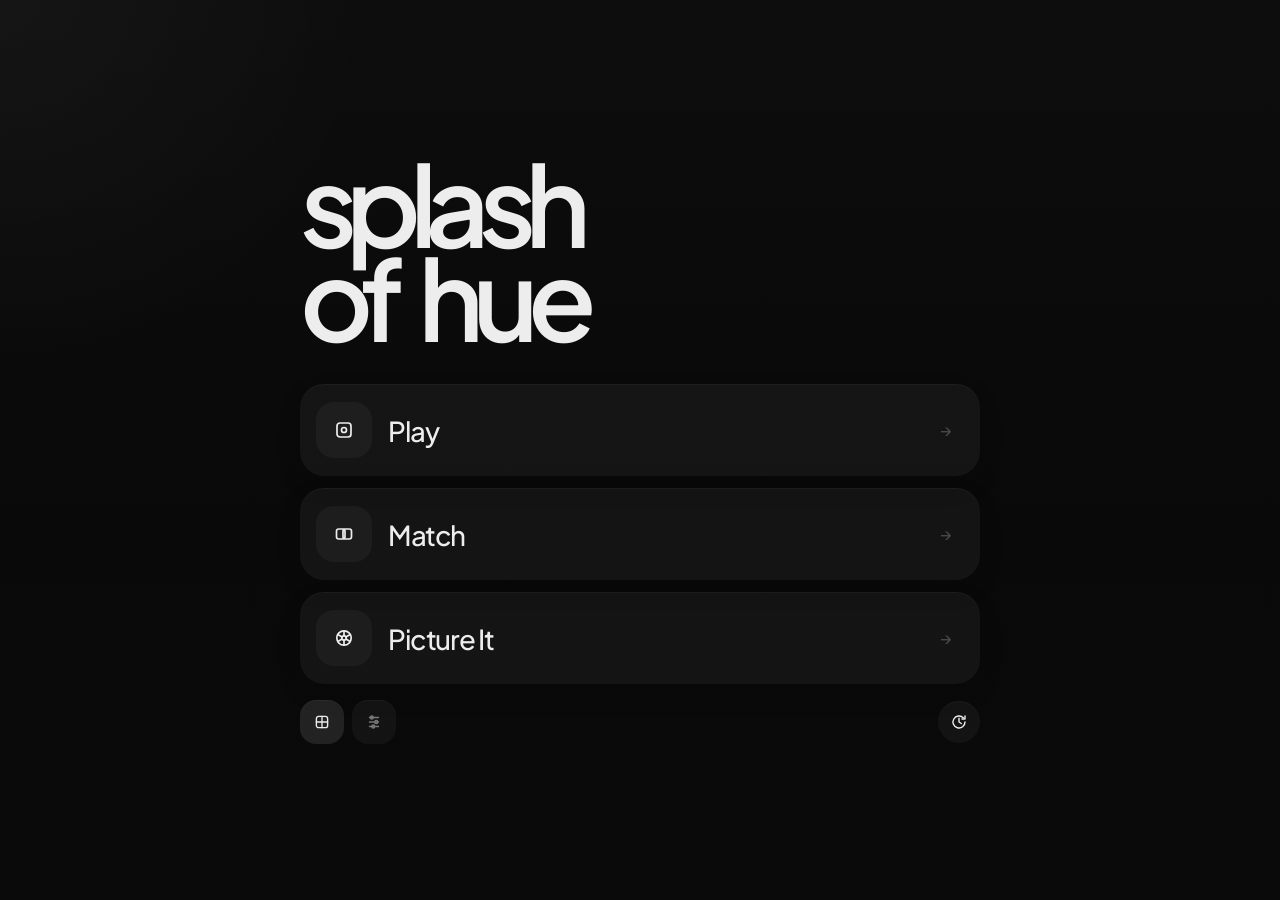
==== public/index.html @ f73e64ba "v1 frontend design and setup vercel" ====
<!DOCTYPE html>
<html lang="en">
<head>
<meta charset="UTF-8">
<meta name="viewport" content="width=device-width, initial-scale=1.0, user-scalable=no">
<title>splash of hue</title>
<meta name="theme-color" content="#0a0a0a">

<link rel="preconnect" href="https://fonts.googleapis.com">
<link rel="preconnect" href="https://fonts.gstatic.com" crossorigin>
<link href="https://fonts.googleapis.com/css2?family=Plus+Jakarta+Sans:wght@500;600&display=swap" rel="stylesheet">

<style>
  *, *::before, *::after { box-sizing: border-box; margin: 0; padding: 0; }

  :root {
    --gray-1: #080808;
    --gray-2: #101010;
    --gray-3: #161616;
    --gray-4: #1d1d1d;
    --gray-5: #272727;
    --gray-6: #323232;
    --gray-7: #404040;
    --gray-8: #5d5d5d;
    --gray-9: #777777;
    --gray-10: #949494;
    --gray-11: #b2b2b2;
    --gray-12: #ededed;

    --bg: var(--gray-1);
    --surface: #111111;
    --surface-strong: #151515;
    --surface-raised: #1a1a1a;
    --border: var(--gray-5);
    --border-strong: var(--gray-6);
    --text: var(--gray-12);
    --text-dim: var(--gray-11);
    --text-muted: var(--gray-9);
    --text-soft: var(--gray-10);

    --space-1: 4px;
    --space-2: 8px;
    --space-3: 12px;
    --space-4: 16px;
    --space-5: 24px;
    --space-6: 32px;
    --space-7: 48px;
    --space-8: 64px;
    --space-9: 96px;
    --space-10: 128px;

    --radius-sm: 6px;
    --radius: 14px;
    --radius-lg: 24px;
    --radius-pill: 999px;

    --ease-out: cubic-bezier(0.2, 0.8, 0.2, 1);
    --ease-sheet: cubic-bezier(0.32, 0.72, 0, 1);

    --duration-fast: 150ms;
    --duration-normal: 200ms;
    --duration-slow: 300ms;

    --shadow-soft: 0 18px 48px rgba(0, 0, 0, 0.22);
    --shadow-panel: 0 20px 60px rgba(0, 0, 0, 0.2);
    --shell-max: 1180px;
    --content-max: 560px;
  }

  html { background: var(--bg); }

  body {
    font-family: 'Plus Jakarta Sans', -apple-system, BlinkMacSystemFont, system-ui, sans-serif;
    font-weight: 500;
    background:
      radial-gradient(circle at top left, rgba(255, 255, 255, 0.035), transparent 24%),
      linear-gradient(180deg, #0d0d0d 0%, #090909 58%, #0a0a0a 100%);
    color: var(--text);
    min-height: 100dvh;
    display: flex;
    flex-direction: column;
    align-items: center;
    -webkit-tap-highlight-color: transparent;
    -webkit-font-smoothing: antialiased;
    -moz-osx-font-smoothing: grayscale;
    opacity: 0;
    position: relative;
    overflow-x: hidden;
    transition: opacity 0.15s ease;
  }

  body.fonts-ready { opacity: 1; }
  body::before,
  body::after {
    content: '';
    position: fixed;
    inset: 0;
    pointer-events: none;
    z-index: -1;
  }
  body::before {
    background: radial-gradient(circle at top center, rgba(255, 255, 255, 0.03), transparent 38%);
    opacity: 1;
  }
  body::after { display: none; }

  h1 { font-size: 1.4rem; font-weight: 500; letter-spacing: -0.03em; }
  p { line-height: 1.45; }
  button, select, input { font: inherit; }

  .screen {
    display: none;
    width: 100%;
    min-height: 100dvh;
    padding: var(--space-5);
    align-items: center;
    justify-content: center;
  }
  .screen.active {
    display: flex;
    animation: screen-in var(--duration-normal) var(--ease-out);
  }

  @keyframes screen-in {
    from { opacity: 0; transform: translateY(8px); }
    to { opacity: 1; transform: translateY(0); }
  }

  .panel {
    background: var(--surface);
    border: 1px solid rgba(255, 255, 255, 0.1);
    box-shadow: inset 0 1px 0 rgba(255, 255, 255, 0.025), 0 10px 24px rgba(0, 0, 0, 0.14);
    backdrop-filter: none;
    border-radius: var(--radius-lg);
  }
  .panel-subtle {
    background: var(--surface);
    border: 1px solid rgba(255, 255, 255, 0.07);
    border-radius: var(--radius-lg);
  }
  .eyebrow {
    font-size: 0.72rem;
    letter-spacing: 0.18em;
    text-transform: uppercase;
    color: var(--text-muted);
  }

  button {
    background: var(--gray-12);
    color: var(--gray-1);
    border: none;
    border-radius: 16px;
    padding: 14px 20px;
    font-size: 0.92rem;
    font-weight: 500;
    cursor: pointer;
    transition:
      transform var(--duration-fast) var(--ease-out),
      opacity var(--duration-fast),
      background var(--duration-fast) var(--ease-out),
      border-color var(--duration-fast) var(--ease-out);
  }
  button:active { transform: scale(0.97); }
  button:disabled { opacity: 0.4; cursor: not-allowed; transform: none; }
  button.secondary {
    background: transparent;
    color: var(--text);
    border: 1px solid rgba(255, 255, 255, 0.1);
  }
  button.ghost {
    background: transparent;
    color: var(--text-dim);
    border: 1px solid rgba(255, 255, 255, 0.08);
  }
  .btn-row {
    display: flex;
    gap: var(--space-3);
    flex-wrap: wrap;
    justify-content: center;
  }

  #menu {
    padding-block: clamp(var(--space-6), 6vw, var(--space-9));
  }
  .menu-shell {
    width: min(100%, 680px);
    display: grid;
    gap: clamp(var(--space-5), 4vw, 40px);
  }
  .hero-panel {
    padding: 0;
    background: transparent;
    border: none;
    box-shadow: none;
    border-radius: 0;
  }
  .hero-heading {
    max-width: 36rem;
  }
  .hero-heading h1 {
    font-size: clamp(4rem, 13vw, 7rem);
    line-height: 0.84;
    letter-spacing: -0.1em;
    font-weight: 600;
  }
  .hero-heading h1 > span { display: block; }
  .hero-line {
    word-spacing: 0.14em;
    white-space: nowrap;
  }
  .menu-main { display: block; }
  .menu-stage {
    padding: 0;
    display: grid;
    gap: 14px;
    background: transparent;
    border: none;
    box-shadow: none;
    border-radius: 0;
  }
  .mode-list {
    display: grid;
    gap: 12px;
    background: transparent;
    border: none;
    border-radius: 0;
    overflow: visible;
  }
  .mode-row {
    width: 100%;
    padding: 18px 20px 18px 16px;
    border-radius: 24px;
    background: rgba(255, 255, 255, 0.045);
    color: var(--text);
    border: none;
    box-shadow: inset 0 1px 0 rgba(255, 255, 255, 0.04), 0 10px 24px rgba(0, 0, 0, 0.12);
    display: grid;
    grid-template-columns: 56px 1fr 20px;
    align-items: center;
    gap: 16px;
    text-align: left;
  }
  .mode-icon {
    width: 56px;
    height: 56px;
    display: grid;
    place-items: center;
    color: var(--text);
    background: rgba(255, 255, 255, 0.04);
    border: none;
    border-radius: 18px;
  }
  .mode-icon svg,
  .utility-history svg,
  .icon-btn svg {
    width: 24px;
    height: 24px;
    stroke: currentColor;
    fill: none;
    stroke-width: 1.7;
    stroke-linecap: round;
    stroke-linejoin: round;
  }
  .mode-body {
    display: grid;
    gap: 0;
  }
  .mode-title {
    font-size: clamp(1.36rem, 3.6vw, 1.72rem);
    letter-spacing: -0.05em;
    font-weight: 500;
  }
  .mode-arrow {
    color: rgba(255, 255, 255, 0.22);
    font-size: 1rem;
    line-height: 1;
  }
  .menu-tools {
    display: flex;
    align-items: center;
    justify-content: space-between;
    gap: 12px;
    padding-top: 2px;
  }
  .picker-segment {
    display: inline-flex;
    align-items: center;
    gap: 8px;
    padding: 0;
    background: transparent;
    border: none;
    border-radius: 0;
  }
  button.picker-chip {
    width: 44px;
    height: 44px;
    display: inline-grid;
    place-items: center;
    background: rgba(255, 255, 255, 0.04);
    color: var(--text-muted);
    border: none;
    border-radius: 16px;
    padding: 0;
    font-size: 0;
    line-height: 1;
    transform: none;
    box-shadow: inset 0 1px 0 rgba(255, 255, 255, 0.04);
  }
  button.picker-chip.active {
    background: rgba(255, 255, 255, 0.1);
    color: var(--text);
    box-shadow: inset 0 1px 0 rgba(255, 255, 255, 0.04);
  }
  button.picker-chip svg {
    width: 18px;
    height: 18px;
    stroke: currentColor;
    fill: none;
    stroke-width: 1.8;
    stroke-linecap: round;
    stroke-linejoin: round;
  }
  button.picker-chip:hover,
  button.picker-chip:active,
  .mode-row:hover,
  .mode-row:active {
    transform: none;
    opacity: 1;
  }
  .utility-history {
    flex: 0 0 auto;
    background: rgba(255, 255, 255, 0.04);
    border: none;
    box-shadow: inset 0 1px 0 rgba(255, 255, 255, 0.04);
  }
  button.secondary.utility-history {
    border: none;
    background: rgba(255, 255, 255, 0.04);
  }
  .utility-history svg {
    width: 18px;
    height: 18px;
    stroke: currentColor;
    fill: none;
    stroke-width: 1.9;
    stroke-linecap: round;
    stroke-linejoin: round;
  }

  #countdown {
    text-align: center;
  }
  .countdown-shell {
    display: grid;
    gap: 0;
    justify-items: center;
    padding: clamp(var(--space-5), 6vw, var(--space-8));
  }
  .countdown-num {
    font-size: clamp(6rem, 28vw, 9rem);
    line-height: 0.92;
    font-weight: 600;
    letter-spacing: -0.08em;
    color: var(--text);
  }
  .countdown-num.exit {
    animation: digit-out var(--duration-fast) var(--ease-out) forwards;
  }
  .countdown-num.enter {
    animation: digit-in var(--duration-fast) var(--ease-out) forwards;
  }

  @keyframes digit-out {
    to { transform: translateY(20px); opacity: 0; filter: blur(4px); }
  }
  @keyframes digit-in {
    from { transform: translateY(-20px); opacity: 0; filter: blur(4px); }
    to { transform: translateY(0); opacity: 1; filter: blur(0); }
  }

  #memorize {
    padding: 0;
    width: 100%;
    height: 100dvh;
    min-height: 100dvh;
    position: relative;
    gap: 0;
    align-items: stretch;
    justify-content: stretch;
  }
  .color-grid {
    display: flex;
    width: 100%;
    height: 100%;
    flex: 1;
    min-height: 100%;
  }
  .color-swatch {
    flex: 1;
    min-height: 100%;
    border-radius: 0;
    border: none;
  }
  .memorize-overlay {
    position: absolute;
    bottom: 0;
    left: 0;
    right: 0;
    padding: var(--space-4) var(--space-5);
    display: flex;
    flex-direction: column;
    align-items: center;
    gap: var(--space-2);
    text-shadow: 0 1px 4px rgba(0,0,0,0.7);
  }
  .memorize-pill {
    padding: var(--space-2) var(--space-3);
    border-radius: var(--radius-pill);
    background: rgba(0, 0, 0, 0.3);
    border: 1px solid rgba(255, 255, 255, 0.15);
    backdrop-filter: blur(14px);
    font-size: 0.76rem;
    letter-spacing: 0.1em;
    text-transform: uppercase;
  }
  .memorize-pill,
  #timerText {
    display: none;
  }
  .timer-bar {
    width: min(320px, 82vw);
    height: 4px;
    background: rgba(255,255,255,0.15);
    border-radius: 2px;
    overflow: hidden;
  }
  .timer-fill {
    height: 100%;
    background: rgba(255,255,255,0.82);
    transition: width 0.1s linear;
    position: relative;
  }
  .timer-fill::after {
    content: '';
    position: absolute;
    right: -2px;
    top: -3px;
    width: 6px;
    height: 10px;
    border-radius: 3px;
    background: rgba(255,255,255,0.9);
    box-shadow: 0 0 8px rgba(255,255,255,0.5), 0 0 16px rgba(255,255,255,0.2);
  }

  #pick {
    width: 100%;
    padding: clamp(var(--space-4), 4vw, var(--space-6));
    align-items: stretch;
  }
  .play-shell {
    width: min(100%, var(--shell-max));
    margin: 0 auto;
    display: grid;
    gap: var(--space-4);
    align-content: center;
  }
  .play-header {
    padding: 0;
    display: grid;
    gap: var(--space-2);
    background: transparent;
    border: none;
    box-shadow: none;
  }
  .pick-progress {
    font-size: clamp(1.8rem, 4.8vw, 2.6rem);
    line-height: 1;
    letter-spacing: -0.06em;
    font-variant-numeric: tabular-nums;
  }
  .pick-readout-wrap { display: none; }
  .pick-hsb {
    font-size: 0.88rem;
    color: var(--text-dim);
    font-variant-numeric: tabular-nums;
  }
  .play-stage-row {
    display: grid;
    gap: var(--space-4);
  }
  #pick[data-mode="picture"] .play-stage-row {
    grid-template-columns: minmax(0, 1fr);
  }
  #pick[data-mode="picture"] .picker-panel {
    display: none;
  }
  .stage-panel,
  .picker-panel {
    padding: var(--space-5);
    display: grid;
    gap: var(--space-4);
    min-width: 0;
    background: var(--surface);
    border: 1px solid rgba(255, 255, 255, 0.08);
    box-shadow: none;
    border-radius: var(--radius-lg);
  }
  .stage-panel {
    min-height: 320px;
    align-content: stretch;
  }
  #swatchArea {
    width: 100%;
    min-height: 100%;
    display: flex;
    flex-direction: column;
  }
  .stage-frame,
  .picture-stage {
    flex: 1;
    display: flex;
    flex-direction: column;
    gap: var(--space-3);
    min-height: 100%;
  }
  .stage-head { display: none; }
  .stage-title {
    font-size: clamp(1.25rem, 4vw, 1.8rem);
    letter-spacing: -0.05em;
  }
  .picker-meta {
    display: flex;
    align-items: start;
    justify-content: space-between;
    gap: var(--space-4);
  }
  #pickModeEyebrow,
  .picker-meta {
    display: none;
  }
  .picker-title {
    color: var(--text-soft);
    font-size: 0.92rem;
  }
  .picker-note {
    color: var(--text-muted);
    font-size: 0.76rem;
    letter-spacing: 0.12em;
    text-transform: uppercase;
    text-align: right;
  }
  #pickerContainer {
    width: 100%;
  }
  .picker-empty { display: none; }
  .confirm-btn {
    width: 64px;
    height: 64px;
    justify-self: end;
    align-self: end;
    margin-top: auto;
    padding: 0;
    display: inline-grid;
    place-items: center;
    font-size: 0;
    min-height: 0;
    border-radius: 999px;
    background: var(--gray-12);
    color: var(--gray-1);
    box-shadow: 0 14px 28px rgba(0, 0, 0, 0.22);
  }
  .confirm-btn svg {
    width: 24px;
    height: 24px;
    stroke: currentColor;
    fill: none;
    stroke-width: 2.4;
    stroke-linecap: round;
    stroke-linejoin: round;
  }
  .confirm-btn:disabled {
    opacity: 1;
    background: rgba(255, 255, 255, 0.08);
    color: rgba(255, 255, 255, 0.28);
    box-shadow: inset 0 1px 0 rgba(255, 255, 255, 0.04);
  }
  .picture-target {
    font-size: clamp(1.7rem, 7vw, 2.5rem);
    line-height: 1;
    text-align: center;
    letter-spacing: -0.05em;
    font-variant-numeric: tabular-nums;
  }
  .picture-choices {
    display: grid;
    grid-template-columns: 1fr 1fr;
    gap: var(--space-3);
    width: 100%;
    flex: 1;
  }
  .picture-stage-actions {
    display: flex;
    justify-content: flex-end;
    margin-top: auto;
  }
  .picture-choice {
    border-radius: calc(var(--radius-lg) - 8px);
    cursor: pointer;
    min-height: 120px;
    border: 2px solid rgba(255, 255, 255, 0.08);
    transition:
      transform var(--duration-fast) var(--ease-out),
      border-color var(--duration-fast),
      box-shadow var(--duration-fast) var(--ease-out);
    box-shadow: inset 0 1px 0 rgba(255, 255, 255, 0.18);
  }
  .picture-choice.selected {
    border-color: rgba(255, 255, 255, 0.7);
    box-shadow: 0 0 0 1px rgba(255, 255, 255, 0.65), inset 0 1px 0 rgba(255, 255, 255, 0.24);
    transform: translateY(-2px);
  }
  .preview-swatch {
    width: 100%;
    flex: 1;
    min-height: 240px;
    border-radius: calc(var(--radius-lg) - 8px);
    border: 1px solid rgba(255, 255, 255, 0.08);
    box-shadow: inset 0 1px 0 rgba(255, 255, 255, 0.22);
  }
  .match-compare {
    display: grid;
    gap: var(--space-3);
    width: 100%;
    flex: 1;
  }
  .match-compare-col {
    display: grid;
    gap: 0;
  }
  .match-compare-swatch {
    min-height: 180px;
    border-radius: calc(var(--radius-lg) - 8px);
    border: 1px solid rgba(255, 255, 255, 0.08);
    box-shadow: inset 0 1px 0 rgba(255, 255, 255, 0.22);
  }
  .match-compare-label { display: none; }

  .slider-group { width: 100%; }
  .slider-row {
    display: flex;
    align-items: center;
    gap: 0;
    margin-bottom: var(--space-4);
  }
  input[type="range"] {
    flex: 1;
    -webkit-appearance: none;
    height: 10px;
    border-radius: 999px;
    background: var(--gray-5);
    outline: none;
    touch-action: none;
  }
  input[type="range"]::-webkit-slider-thumb {
    -webkit-appearance: none;
    width: 18px;
    height: 18px;
    border-radius: 50%;
    background: var(--gray-12);
    border: none;
    cursor: pointer;
    box-shadow: 0 2px 8px rgba(0,0,0,0.45);
  }

  .field-picker { width: 100%; }
  .hue-bar {
    width: 100%;
    height: 34px;
    border-radius: 999px;
    cursor: crosshair;
    position: relative;
    background: linear-gradient(to right,
      hsl(0,100%,50%), hsl(60,100%,50%), hsl(120,100%,50%),
      hsl(180,100%,50%), hsl(240,100%,50%), hsl(300,100%,50%), hsl(360,100%,50%));
    margin-bottom: var(--space-4);
    touch-action: none;
    box-shadow: inset 0 1px 0 rgba(255, 255, 255, 0.22);
  }
  .hue-thumb {
    position: absolute;
    inset: 5px auto 5px 0;
    width: 10px;
    background: white;
    border-radius: 999px;
    pointer-events: none;
    box-shadow: 0 2px 12px rgba(0,0,0,0.5);
    transform: translateX(-5px);
  }
  .sb-field {
    width: 100%;
    aspect-ratio: 1.2;
    border-radius: calc(var(--radius-lg) - 8px);
    cursor: crosshair;
    position: relative;
    overflow: hidden;
    touch-action: none;
    border: 1px solid rgba(255, 255, 255, 0.08);
    box-shadow: inset 0 1px 0 rgba(255, 255, 255, 0.24);
  }
  .sb-field-bg { width: 100%; height: 100%; position: absolute; top: 0; left: 0; }
  .sb-thumb {
    position: absolute;
    width: 22px;
    height: 22px;
    border-radius: 50%;
    border: 2px solid white;
    box-shadow: 0 4px 14px rgba(0,0,0,0.5);
    pointer-events: none;
    transform: translate(-11px, -11px);
  }

  #results {
    padding-block: clamp(var(--space-5), 6vw, var(--space-8));
  }
  .results-shell {
    width: min(100%, 920px);
    display: grid;
    gap: var(--space-4);
  }
  #resultCards {
    display: grid;
    grid-template-columns: repeat(auto-fit, minmax(120px, 1fr));
    gap: var(--space-3);
  }
  .results-hero {
    padding: clamp(var(--space-5), 5vw, var(--space-7));
    display: grid;
    gap: var(--space-4);
    cursor: pointer;
    background: var(--surface);
    box-shadow: none;
  }
  .results-hero-head {
    display: flex;
    align-items: end;
    justify-content: space-between;
    gap: var(--space-4);
  }
  .score-cluster {
    display: grid;
    gap: var(--space-1);
  }
  .total-score {
    font-size: clamp(4rem, 14vw, 6.6rem);
    line-height: 0.88;
    letter-spacing: -0.08em;
    font-variant-numeric: tabular-nums;
  }
  .total-label {
    font-size: 0.78rem;
    color: var(--text-muted);
    letter-spacing: 0.12em;
    text-transform: uppercase;
  }
  .score-tier {
    padding: 0;
    border-radius: 0;
    border: none;
    background: transparent;
    color: var(--text-dim);
    font-size: 0.78rem;
    letter-spacing: 0.12em;
    text-transform: uppercase;
  }
  .analysis-hint {
    color: var(--text-muted);
    font-size: 0.82rem;
  }
  #resultsMeta,
  .analysis-hint,
  .swatch-labels,
  .result-names,
  .total-label,
  .score-tier,
  .feedback-text,
  .result-verdict {
    display: none;
  }
  .result-card {
    width: 100%;
    padding: 14px;
    display: grid;
    grid-template-columns: 1fr auto;
    gap: 12px;
    align-items: end;
    background: var(--surface);
    border: 1px solid rgba(255, 255, 255, 0.08);
    border-radius: var(--radius-lg);
    box-shadow: none;
    cursor: pointer;
  }
  .result-card > div:first-child {
    grid-column: 1 / -1;
    width: 100%;
  }
  .result-card.tier-elite { border-color: rgba(255, 255, 255, 0.18); }
  .result-card.tier-strong { border-color: rgba(255, 255, 255, 0.12); }
  .result-card.tier-learning { border-color: rgba(255, 255, 255, 0.08); }
  .result-card.tier-rough { opacity: 0.92; }
  .swatch-compare {
    position: relative;
    width: 100%;
    aspect-ratio: 1;
    height: auto;
    flex-shrink: 0;
    border-radius: calc(var(--radius) - 4px);
    overflow: hidden;
    border: 1px solid rgba(255, 255, 255, 0.08);
    box-shadow: inset 0 1px 0 rgba(255, 255, 255, 0.18);
  }
  .swatch-target, .swatch-guess {
    position: absolute; inset: 0;
  }
  .swatch-target { clip-path: polygon(0 0, 100% 0, 0 100%); }
  .swatch-guess { clip-path: polygon(100% 0, 100% 100%, 0 100%); }
  .swatch-divider {
    position: absolute; inset: 0; pointer-events: none;
    background: linear-gradient(135deg, transparent calc(50% - 0.5px), var(--gray-5) calc(50% - 0.5px), var(--gray-5) calc(50% + 0.5px), transparent calc(50% + 0.5px));
  }
  .swatch-labels {
    display: flex;
    justify-content: space-between;
    font-size: 0.6rem;
    color: var(--text-muted);
    margin-top: 6px;
    letter-spacing: 0.12em;
    text-transform: uppercase;
  }
  .result-info {
    display: grid;
    gap: 0;
    min-width: 0;
  }
  .result-head {
    display: flex;
    align-items: center;
    justify-content: flex-start;
    gap: 0;
  }
  .result-num {
    color: var(--text-muted);
    font-size: 0.92rem;
    letter-spacing: -0.03em;
    font-variant-numeric: tabular-nums;
  }
  .result-names {
    color: var(--text-soft);
    font-size: 0.84rem;
  }
  .result-verdict {
    color: var(--text);
    font-size: 1rem;
    letter-spacing: -0.03em;
  }
  .result-score {
    font-size: 1.35rem;
    font-weight: 600;
    min-width: 0;
    text-align: right;
    font-variant-numeric: tabular-nums;
    letter-spacing: -0.05em;
  }
  .result-score span {
    display: inline-flex;
    align-items: center;
    justify-content: center;
    min-width: 52px;
    padding: 8px 10px;
    border-radius: 14px;
    background: var(--surface-raised);
    border: 1px solid rgba(255, 255, 255, 0.08);
  }
  .result-detail {
    color: var(--text-dim);
    font-size: 0.78rem;
    line-height: 1.55;
    font-variant-numeric: tabular-nums;
  }
  .feedback-text {
    font-size: 0.94rem;
    color: var(--text-soft);
    max-width: 36rem;
  }
  .result-detail-wrap { display: none; }
  .result-detail-wrap.visible { display: block; }
  .delta-grid {
    display: grid;
    gap: var(--space-2);
    margin-top: var(--space-3);
  }
  .delta-row {
    display: grid;
    grid-template-columns: 30px 1fr auto;
    align-items: center;
    gap: var(--space-2);
    color: var(--text-muted);
    font-size: 0.72rem;
    letter-spacing: 0.04em;
    text-transform: uppercase;
  }
  .delta-track {
    height: 6px;
    border-radius: 999px;
    background: rgba(255, 255, 255, 0.08);
    overflow: hidden;
  }
  .delta-fill {
    height: 100%;
    border-radius: inherit;
    background: linear-gradient(90deg, rgba(255, 255, 255, 0.18), rgba(255, 255, 255, 0.55));
  }
  .delta-value {
    color: var(--text-soft);
    font-variant-numeric: tabular-nums;
    text-transform: none;
  }
  .results-actions {
    justify-content: flex-start;
  }
  .results-icon-btn {
    width: 52px;
    height: 52px;
    padding: 0;
    border-radius: 999px;
    display: inline-grid;
    place-items: center;
  }
  .results-icon-btn svg {
    width: 20px;
    height: 20px;
    stroke: currentColor;
    fill: none;
    stroke-width: 2;
    stroke-linecap: round;
    stroke-linejoin: round;
  }

  .history-shell {
    width: min(100%, 760px);
    padding: clamp(var(--space-5), 5vw, var(--space-7));
    display: grid;
    gap: var(--space-4);
    background: var(--surface);
    box-shadow: inset 0 1px 0 rgba(255, 255, 255, 0.025), 0 10px 24px rgba(0, 0, 0, 0.14);
  }
  .history-top {
    display: flex;
    justify-content: flex-start;
  }
  .icon-btn {
    width: 42px;
    height: 42px;
    padding: 0;
    border-radius: 999px;
    display: inline-grid;
    place-items: center;
    background: transparent;
    color: var(--text);
    border: 1px solid rgba(255, 255, 255, 0.1);
  }
  .icon-btn svg {
    width: 18px;
    height: 18px;
    stroke: currentColor;
    fill: none;
    stroke-width: 1.9;
    stroke-linecap: round;
    stroke-linejoin: round;
  }
  .history-list {
    width: 100%;
    display: grid;
    gap: 10px;
  }
  .history-row {
    display: flex;
    align-items: center;
    justify-content: space-between;
    gap: var(--space-4);
    padding: 14px 16px;
    background: rgba(255, 255, 255, 0.04);
    border-radius: 20px;
    box-shadow: inset 0 1px 0 rgba(255, 255, 255, 0.04);
  }
  .history-entry {
    display: flex;
    align-items: center;
    gap: 12px;
    min-width: 0;
  }
  .history-icon {
    width: 40px;
    height: 40px;
    display: inline-grid;
    place-items: center;
    flex: 0 0 auto;
    color: var(--text);
    background: rgba(255, 255, 255, 0.04);
    border-radius: 14px;
  }
  .history-icon svg {
    width: 18px;
    height: 18px;
    stroke: currentColor;
    fill: none;
    stroke-width: 1.7;
    stroke-linecap: round;
    stroke-linejoin: round;
  }
  .history-meta {
    display: grid;
    gap: 2px;
  }
  .history-mode {
    display: none;
  }
  .history-sub {
    color: var(--text-muted);
    font-size: 0.78rem;
  }
  .history-score {
    color: var(--text);
    font-variant-numeric: tabular-nums;
    letter-spacing: -0.03em;
  }

  .result-card {
    animation: card-in var(--duration-slow) var(--ease-out) both;
  }

  @keyframes card-in {
    from { opacity: 0; transform: translateY(12px); }
    to { opacity: 1; transform: translateY(0); }
  }

  .total-score {
    animation: score-in 400ms var(--ease-sheet) both;
  }

  @keyframes score-in {
    from { opacity: 0; transform: scale(0.9); }
    to { opacity: 1; transform: scale(1); }
  }

  @media (hover: hover) {
    button:hover { opacity: 0.96; transform: scale(1.02); }
    button.secondary:hover,
    button.ghost:hover {
      background: rgba(255, 255, 255, 0.03);
      transform: scale(1.02);
    }
    .mode-row:hover {
      transform: translateY(-1px);
      border-color: rgba(255, 255, 255, 0.12);
    }
    button.picker-chip:hover {
      background: rgba(255, 255, 255, 0.06);
    }
    .picture-choice:hover {
      transform: translateY(-2px);
      border-color: rgba(255, 255, 255, 0.16);
    }
  }

  @media (min-width: 768px) {
    .play-header {
      grid-template-columns: 1fr auto;
      align-items: end;
    }
    .play-stage-row {
      grid-template-columns: minmax(0, 1.1fr) minmax(320px, 0.9fr);
      align-items: stretch;
    }
    .match-compare {
      grid-template-columns: 1fr 1fr;
    }
    #resultCards {
      grid-template-columns: repeat(5, minmax(0, 1fr));
    }
  }

  @media (max-width: 540px) {
    .menu-tools {
      flex-direction: column;
      align-items: stretch;
    }
    .picker-segment {
      width: 100%;
    }
    .picker-chip {
      flex: 1 1 0;
    }
    .result-card {
      grid-template-columns: 1fr;
    }
    .result-score {
      text-align: left;
    }
    .results-hero-head {
      flex-direction: column;
      align-items: start;
    }
    .picker-meta {
      flex-direction: column;
    }
  }

  #pick, #results, #historyScreen {
    padding-bottom: env(safe-area-inset-bottom, 0);
  }

  @media (prefers-reduced-motion: reduce) {
    @keyframes screen-in { from { opacity: 0; } to { opacity: 1; } }
    @keyframes card-in { from { opacity: 0; } to { opacity: 1; } }
    @keyframes score-in { from { opacity: 0; } to { opacity: 1; } }
    @keyframes digit-out { to { opacity: 0; } }
    @keyframes digit-in { from { opacity: 0; } to { opacity: 1; } }
    button:active { transform: none; }
    .mode-row:hover,
    .picture-choice:hover,
    button:hover {
      transform: none;
    }
  }
</style>
</head>
<body>

<!-- MENU -->
<div id="menu" class="screen active">
  <div class="menu-shell">
    <section class="hero-panel panel">
      <div class="hero-heading">
        <h1><span>splash</span><span class="hero-line">of hue</span></h1>
      </div>
    </section>

    <div class="menu-main">
      <section class="menu-stage panel">
        <div class="mode-list">
          <button class="mode-row" onclick="startGame('play')">
            <span class="mode-icon" aria-hidden="true">
              <svg viewBox="0 0 24 24">
                <rect x="5" y="5" width="14" height="14" rx="3"></rect>
                <circle cx="12" cy="12" r="2.5"></circle>
              </svg>
            </span>
            <span class="mode-body">
              <span class="mode-title">Play</span>
            </span>
            <span class="mode-arrow">→</span>
          </button>
          <button class="mode-row" onclick="startGame('match')">
            <span class="mode-icon" aria-hidden="true">
              <svg viewBox="0 0 24 24">
                <rect x="4.5" y="7" width="8.5" height="10" rx="2.2"></rect>
                <rect x="11" y="7" width="8.5" height="10" rx="2.2"></rect>
              </svg>
            </span>
            <span class="mode-body">
              <span class="mode-title">Match</span>
            </span>
            <span class="mode-arrow">→</span>
          </button>
          <button class="mode-row" onclick="startGame('picture')">
            <span class="mode-icon" aria-hidden="true">
              <svg viewBox="0 0 24 24">
                <circle cx="12" cy="12" r="7.2"></circle>
                <circle cx="12" cy="12" r="2.2"></circle>
                <path d="M12 4.8v5"></path>
                <path d="M18.2 8.4l-4.3 2.5"></path>
                <path d="M18.2 15.6l-4.3-2.5"></path>
                <path d="M12 19.2v-5"></path>
                <path d="M5.8 15.6l4.3-2.5"></path>
                <path d="M5.8 8.4l4.3 2.5"></path>
              </svg>
            </span>
            <span class="mode-body">
              <span class="mode-title">Picture It</span>
            </span>
            <span class="mode-arrow">→</span>
          </button>
        </div>
        <div class="menu-tools">
          <div class="picker-segment" role="group" aria-label="Picker">
            <button type="button" class="picker-chip" id="pickerFieldBtn" onclick="setPicker('field')" aria-label="Field picker">
              <svg viewBox="0 0 24 24" aria-hidden="true">
                <rect x="4.5" y="4.5" width="15" height="15" rx="3"></rect>
                <path d="M12 4.5v15"></path>
                <path d="M4.5 12h15"></path>
              </svg>
            </button>
            <button type="button" class="picker-chip" id="pickerSlidersBtn" onclick="setPicker('sliders')" aria-label="Sliders picker">
              <svg viewBox="0 0 24 24" aria-hidden="true">
                <path d="M6 6h12"></path>
                <path d="M6 12h12"></path>
                <path d="M6 18h12"></path>
                <circle cx="9" cy="6" r="2"></circle>
                <circle cx="15" cy="12" r="2"></circle>
                <circle cx="11" cy="18" r="2"></circle>
              </svg>
            </button>
          </div>
          <button class="secondary icon-btn utility-history" onclick="showHistory()" aria-label="History">
            <svg viewBox="0 0 24 24" aria-hidden="true">
              <path d="M12 7v5l3 2"></path>
              <path d="M20 12a8 8 0 1 1-2.34-5.66"></path>
              <path d="M20 4v4h-4"></path>
            </svg>
          </button>
        </div>
      </section>
    </div>
  </div>
</div>

<!-- COUNTDOWN -->
<div id="countdown" class="screen">
  <div class="countdown-shell">
    <div class="countdown-num" id="countdownNum">3</div>
  </div>
</div>

<!-- MEMORIZE -->
<div id="memorize" class="screen">
  <div class="color-grid" id="memorizeGrid"></div>
  <div class="memorize-overlay">
    <p id="memorizeLabel" class="memorize-pill"></p>
    <div class="timer-bar"><div class="timer-fill" id="timerFill"></div></div>
    <p id="timerText" style="font-size:0.82rem;color:rgba(255,255,255,0.86);"></p>
  </div>
</div>

<!-- PICK -->
<div id="pick" class="screen">
  <div class="play-shell">
    <div class="play-header panel">
      <div>
        <p class="eyebrow" id="pickModeEyebrow">Memory</p>
        <p class="pick-progress" id="pickProgress">1/5</p>
      </div>
      <div class="pick-readout-wrap">
        <p class="pick-hsb" id="pickReadout"></p>
      </div>
    </div>
    <div class="play-stage-row">
      <div id="swatchArea" class="stage-panel panel"></div>
      <div class="picker-panel panel">
        <div class="picker-meta">
          <div>
            <p class="eyebrow">Picker</p>
            <p class="picker-title" id="pickerTitle">Hue, saturation, and brightness</p>
          </div>
          <p class="picker-note" id="pickerTypeNote">Field</p>
        </div>
        <div id="pickerContainer"></div>
        <button id="confirmBtn" class="confirm-btn" onclick="confirmPick()" aria-label="Lock in guess">
          <svg viewBox="0 0 24 24" aria-hidden="true">
            <path d="M6 12.5l4 4 8-9"></path>
          </svg>
        </button>
      </div>
    </div>
  </div>
</div>

<!-- RESULTS -->
<div id="results" class="screen">
  <div class="results-shell">
    <section class="results-hero panel" id="resultsHero" onclick="toggleAdvanced()">
      <p class="eyebrow" id="resultsMeta">Round complete</p>
      <div class="results-hero-head">
        <div class="score-cluster">
          <div class="total-score" id="totalScore"></div>
          <div class="total-label">/ 50</div>
        </div>
        <div class="score-tier" id="scoreTier">Solid eye</div>
      </div>
      <p class="analysis-hint" id="advancedHint">Tap to reveal analysis.</p>
      <p class="feedback-text" id="totalFeedback"></p>
    </section>
    <div id="resultCards"></div>
    <div class="btn-row results-actions">
      <button class="secondary results-icon-btn" onclick="goMenu()" aria-label="Menu">
        <svg viewBox="0 0 24 24" aria-hidden="true">
          <path d="M4 11.5 12 5l8 6.5"></path>
          <path d="M7.5 10.5V19h9v-8.5"></path>
        </svg>
      </button>
      <button class="secondary results-icon-btn" onclick="startGame(lastMode)" aria-label="Play again">
        <svg viewBox="0 0 24 24" aria-hidden="true">
          <path d="M20 12a8 8 0 1 1-2.34-5.66"></path>
          <path d="M20 4v4h-4"></path>
        </svg>
      </button>
    </div>
  </div>
</div>

<!-- HISTORY -->
<div id="historyScreen" class="screen">
  <div class="history-shell panel">
    <div class="history-top">
      <button class="icon-btn" onclick="goMenu()" aria-label="Back to menu">
        <svg viewBox="0 0 24 24" aria-hidden="true">
          <path d="M15 18l-6-6 6-6"></path>
        </svg>
      </button>
    </div>
    <div class="history-list" id="historyList"></div>
  </div>
</div>

<script>
// --- Font loading gate ---
Promise.race([
  document.fonts.ready,
  new Promise(r => setTimeout(r, 2000))
]).then(() => document.body.classList.add('fonts-ready'));

// --- State ---
let gameId, targetColors, guesses, currentPick, lastMode, pictureChoices, selectedChoice;
let pickerType = localStorage.getItem('pickerType') || 'field';
let currentHSB = { h: 180, s: 50, b: 50 };
let showAdvanced = new URLSearchParams(window.location.search).has('advanced');

document.body.dataset.screen = 'menu';
updatePickerControl();

// --- Navigation ---
function showScreen(id) {
  document.querySelectorAll('.screen').forEach(s => s.classList.remove('active'));
  document.getElementById(id).classList.add('active');
  document.body.dataset.screen = id;
}
function goMenu() { showScreen('menu'); }

function setPicker(type) {
  pickerType = type;
  localStorage.setItem('pickerType', pickerType);
  updatePickerControl();
  if (document.body.dataset.screen === 'pick' && lastMode && lastMode !== 'picture') {
    renderPicker();
    updatePickUI();
  }
}

function updatePickerControl() {
  document.getElementById('pickerFieldBtn').classList.toggle('active', pickerType === 'field');
  document.getElementById('pickerSlidersBtn').classList.toggle('active', pickerType === 'sliders');
  document.getElementById('pickerFieldBtn').setAttribute('aria-pressed', String(pickerType === 'field'));
  document.getElementById('pickerSlidersBtn').setAttribute('aria-pressed', String(pickerType === 'sliders'));
}

function modeLabel(mode) {
  const labels = { play: 'Play', match: 'Match', picture: 'Picture It' };
  return labels[mode] || mode;
}

function modeIconMarkup(mode, className = '') {
  const cls = className ? ` class="${className}"` : '';
  if (mode === 'match') {
    return `<span${cls} aria-hidden="true"><svg viewBox="0 0 24 24"><rect x="4.5" y="7" width="8.5" height="10" rx="2.2"></rect><rect x="11" y="7" width="8.5" height="10" rx="2.2"></rect></svg></span>`;
  }
  if (mode === 'picture') {
    return `<span${cls} aria-hidden="true"><svg viewBox="0 0 24 24"><circle cx="12" cy="12" r="7.2"></circle><circle cx="12" cy="12" r="2.2"></circle><path d="M12 4.8v5"></path><path d="M18.2 8.4l-4.3 2.5"></path><path d="M18.2 15.6l-4.3-2.5"></path><path d="M12 19.2v-5"></path><path d="M5.8 15.6l4.3-2.5"></path><path d="M5.8 8.4l4.3 2.5"></path></svg></span>`;
  }
  return `<span${cls} aria-hidden="true"><svg viewBox="0 0 24 24"><rect x="5" y="5" width="14" height="14" rx="3"></rect><circle cx="12" cy="12" r="2.5"></circle></svg></span>`;
}

function pickerLabel(type) {
  const labels = { field: 'Field', sliders: 'Sliders' };
  return labels[type] || type;
}

function confirmIconMarkup() {
  return '<svg viewBox="0 0 24 24" aria-hidden="true"><path d="M6 12.5l4 4 8-9"></path></svg>';
}

function clamp(value, min, max) {
  return Math.min(max, Math.max(min, value));
}

function buildPictureFallbackChoices(target, index) {
  const variants = [
    { h: 32, s: -18, b: 12 },
    { h: -44, s: 16, b: -14 },
    { h: 96, s: -10, b: -8 },
  ];
  const options = [target, ...variants.map((shift, i) => ({
    h: (target.h + shift.h + 360) % 360,
    s: clamp(target.s + shift.s + (index % 2 ? i * 3 : -i * 2), 35, 100),
    b: clamp(target.b + shift.b + (index % 2 ? -i * 2 : i * 3), 35, 100),
  }))];
  const rotateBy = index % options.length;
  return options.map((_, i) => options[(i + rotateBy) % options.length]);
}

function pictureOptionsFor(index) {
  const options = Array.isArray(pictureChoices) ? pictureChoices[index] : null;
  if (Array.isArray(options) && options.length >= 4) return options;
  const target = targetColors?.[index];
  return target ? buildPictureFallbackChoices(target, index) : [];
}

function pickEyebrow(mode) {
  const labels = {
    play: 'Memory',
    match: 'Match',
    picture: 'Picture',
  };
  return labels[mode] || 'Color training';
}

function scoreTierText(score) {
  if (score >= 47) return 'Near perfect';
  if (score >= 40) return 'Very strong eye';
  if (score >= 32) return 'Solid eye';
  if (score >= 22) return 'Learning curve';
  return 'Early reps';
}

function resultTierClass(score) {
  if (score >= 8.8) return 'tier-elite';
  if (score >= 6.2) return 'tier-strong';
  if (score >= 3.2) return 'tier-learning';
  return 'tier-rough';
}

function formatSigned(value) {
  return `${value > 0 ? '+' : ''}${value}`;
}

function deltaMeter(label, value) {
  const width = Math.min(100, Math.abs(value) * 2.5);
  return `
    <div class="delta-row">
      <span>${label}</span>
      <div class="delta-track"><div class="delta-fill" style="width:${width}%"></div></div>
      <span class="delta-value">${formatSigned(value)}</span>
    </div>`;
}

function updateAdvancedHint() {
  document.getElementById('advancedHint').textContent = showAdvanced
    ? 'Tap to hide analysis.'
    : 'Tap to reveal analysis.';
}

// --- HSB to CSS ---
function hsbToHsl(h, s, b) {
  const sN = s / 100, bN = b / 100;
  const l = bN * (1 - sN / 2);
  const sl = l === 0 || l === 1 ? 0 : (bN - l) / Math.min(l, 1 - l);
  return `hsl(${h}, ${(sl * 100).toFixed(1)}%, ${(l * 100).toFixed(1)}%)`;
}

function formatHSBCompact(color) {
  return `H${Math.round(color.h)} S${Math.round(color.s)} B${Math.round(color.b)}`;
}

// --- Game Flow ---
async function startGame(mode) {
  lastMode = mode;
  const res = await fetch('/api/game/start', {
    method: 'POST',
    headers: { 'Content-Type': 'application/json' },
    body: JSON.stringify({ mode, picker_type: pickerType })
  });
  const data = await res.json();
  gameId = data.game_id;
  targetColors = data.target_colors;
  pictureChoices = Array.isArray(data.choices) ? data.choices : [];
  guesses = [];
  currentPick = 0;

  if (mode === 'play') {
    runCountdown();
  } else {
    // Match and picture modes skip memorize and go straight to picking.
    startPicking();
  }
}

function runCountdown() {
  showScreen('countdown');
  let count = 3;
  const el = document.getElementById('countdownNum');
  el.textContent = count;
  el.className = 'countdown-num enter';
  const iv = setInterval(() => {
    count--;
    if (count <= 0) {
      clearInterval(iv);
      el.className = 'countdown-num exit';
      setTimeout(startMemorize, 150);
    } else {
      el.className = 'countdown-num exit';
      setTimeout(() => {
        el.textContent = count;
        el.className = 'countdown-num enter';
      }, 150);
    }
  }, 1000);
}

function startMemorize() {
  showScreen('memorize');
  document.getElementById('memorizeLabel').textContent = `Color ${currentPick + 1} of 5 — memorize!`;
  const grid = document.getElementById('memorizeGrid');
  grid.innerHTML = '';
  const c = targetColors[currentPick];
  const div = document.createElement('div');
  div.className = 'color-swatch';
  div.style.background = hsbToHsl(c.h, c.s, c.b);
  grid.appendChild(div);

  let remaining = 5;
  const fill = document.getElementById('timerFill');
  const txt = document.getElementById('timerText');
  fill.style.width = '100%';
  txt.textContent = '5s';

  const iv = setInterval(() => {
    remaining -= 0.1;
    fill.style.width = (remaining / 5 * 100) + '%';
    txt.textContent = Math.ceil(remaining) + 's';
    if (remaining <= 0) {
      clearInterval(iv);
      startPicking();
    }
  }, 100);
}

// --- Picking ---
function startPicking() {
  showScreen('pick');
  currentHSB = { h: 180, s: 50, b: 50 };
  selectedChoice = -1;
  document.getElementById('pick').dataset.mode = lastMode;
  document.getElementById('swatchArea').innerHTML = '';
  const pickerEl = document.getElementById('pickerContainer');
  if (lastMode === 'picture') {
    pickerEl.style.display = 'none';
    pickerEl.innerHTML = '';
  } else {
    pickerEl.style.display = '';
    renderPicker();
  }
  const confirmBtn = document.getElementById('confirmBtn');
  confirmBtn.innerHTML = confirmIconMarkup();
  confirmBtn.setAttribute('aria-label', lastMode === 'picture' ? 'Confirm choice' : 'Lock in guess');
  updatePickUI();
}

function updatePickUI() {
  document.getElementById('pickProgress').textContent = `${currentPick + 1}/5`;
  document.getElementById('pickModeEyebrow').textContent = pickEyebrow(lastMode);
  document.getElementById('pickerTypeNote').textContent = lastMode === 'picture' ? 'No picker' : pickerLabel(pickerType);
  document.getElementById('pickerTitle').textContent = lastMode === 'picture'
    ? 'Multiple choice'
    : pickerType === 'field'
      ? 'Hue plus saturation and brightness'
      : 'Channel-by-channel matching';
  const area = document.getElementById('swatchArea');
  const guessCss = hsbToHsl(currentHSB.h, currentHSB.s, currentHSB.b);
  const pickReadout = document.getElementById('pickReadout');

  if (lastMode === 'picture') {
    const tc = targetColors[currentPick];
    const choices = pictureOptionsFor(currentPick);
    pickReadout.textContent = '';
    area.innerHTML = `
      <div class="picture-stage">
        <div class="picture-target">${formatHSBCompact(tc)}</div>
        <div class="picture-choices">${choices.map((c, i) =>
          `<div class="picture-choice${selectedChoice === i ? ' selected' : ''}"
                onclick="selectChoice(${i})"
                style="background:${hsbToHsl(c.h, c.s, c.b)}"></div>`
        ).join('')}</div>
        <div class="picture-stage-actions">
          <button class="confirm-btn" onclick="confirmPick()" aria-label="Confirm choice" ${selectedChoice < 0 ? 'disabled' : ''}>
            ${confirmIconMarkup()}
          </button>
        </div>
      </div>`;
    document.getElementById('confirmBtn').disabled = selectedChoice < 0;
  } else if (lastMode === 'match') {
    const tc = targetColors[currentPick];
    const targetCss = hsbToHsl(tc.h, tc.s, tc.b);
    pickReadout.textContent = '';
    area.innerHTML = `
      <div class="stage-frame">
        <div class="match-compare">
          <div class="match-compare-col">
            <div class="match-compare-swatch" id="targetSwatch" style="background:${targetCss}"></div>
            <div class="match-compare-label">Target</div>
          </div>
          <div class="match-compare-col">
            <div class="match-compare-swatch" id="guessSwatch" style="background:${guessCss}"></div>
            <div class="match-compare-label">Your guess</div>
          </div>
        </div>
      </div>
    `;
    document.getElementById('confirmBtn').disabled = false;
  } else {
    pickReadout.textContent = '';
    area.innerHTML = `
      <div class="stage-frame">
        <div class="preview-swatch" id="previewSwatch" style="background:${guessCss}"></div>
      </div>`;
    document.getElementById('confirmBtn').disabled = false;
  }
}

function confirmPick() {
  if (lastMode === 'picture') {
    if (selectedChoice < 0) return;
    const chosen = pictureOptionsFor(currentPick)[selectedChoice];
    guesses.push({ h: chosen.h, s: chosen.s, b: chosen.b });
  } else {
    guesses.push({ ...currentHSB });
  }
  currentPick++;
  if (currentPick >= 5) {
    submitGuesses();
  } else if (lastMode === 'play') {
    startMemorize();
  } else if (lastMode === 'picture') {
    selectedChoice = -1;
    document.getElementById('swatchArea').innerHTML = '';
    updatePickUI();
  } else { // match
    currentHSB = { h: 180, s: 50, b: 50 };
    document.getElementById('swatchArea').innerHTML = '';
    renderPicker();
    updatePickUI();
  }
}

function selectChoice(idx) {
  selectedChoice = idx;
  updatePickUI();
}

async function submitGuesses() {
  const res = await fetch('/api/game/submit', {
    method: 'POST',
    headers: { 'Content-Type': 'application/json' },
    body: JSON.stringify({ game_id: gameId, guesses })
  });
  const data = await res.json();
  showResults(data);
}

// --- Picker Rendering ---
function renderPicker() {
  const container = document.getElementById('pickerContainer');
  if (pickerType === 'sliders') {
    renderSliders(container);
  } else {
    renderField(container);
  }
}

// Sliders
function renderSliders(container) {
  container.innerHTML = `
    <div class="slider-group">
      <div class="slider-row">
        <input type="range" id="slH" min="0" max="360" step="1" value="${currentHSB.h}" aria-label="Hue">
      </div>
      <div class="slider-row">
        <input type="range" id="slS" min="0" max="100" step="1" value="${currentHSB.s}" aria-label="Saturation">
      </div>
      <div class="slider-row">
        <input type="range" id="slB" min="0" max="100" step="1" value="${currentHSB.b}" aria-label="Brightness">
      </div>
    </div>`;

  function updateSliderBackgrounds() {
    document.getElementById('slH').style.background = 'linear-gradient(90deg, hsl(0 100% 50%), hsl(60 100% 50%), hsl(120 100% 50%), hsl(180 100% 50%), hsl(240 100% 50%), hsl(300 100% 50%), hsl(360 100% 50%))';
    document.getElementById('slS').style.background = `linear-gradient(90deg, ${hsbToHsl(currentHSB.h, 0, currentHSB.b)}, ${hsbToHsl(currentHSB.h, 100, currentHSB.b)})`;
    document.getElementById('slB').style.background = `linear-gradient(90deg, ${hsbToHsl(currentHSB.h, currentHSB.s, 0)}, ${hsbToHsl(currentHSB.h, currentHSB.s, 100)})`;
  }

  const update = () => {
    currentHSB.h = +document.getElementById('slH').value;
    currentHSB.s = +document.getElementById('slS').value;
    currentHSB.b = +document.getElementById('slB').value;
    updateSliderBackgrounds();
    updatePickUI();
  };

  ['slH', 'slS', 'slB'].forEach(id => {
    document.getElementById(id).addEventListener('input', update);
  });
  updateSliderBackgrounds();
}

// Field (hue bar + SB plane)
function renderField(container) {
  container.innerHTML = `
    <div class="field-picker">
      <div class="hue-bar" id="hueBar"><div class="hue-thumb" id="hueThumb"></div></div>
      <div class="sb-field" id="sbField">
        <canvas class="sb-field-bg" id="sbCanvas"></canvas>
        <div class="sb-thumb" id="sbThumb"></div>
      </div>
    </div>`;

  const hueBar = document.getElementById('hueBar');
  const hueThumb = document.getElementById('hueThumb');
  const sbField = document.getElementById('sbField');
  const sbCanvas = document.getElementById('sbCanvas');
  const sbThumb = document.getElementById('sbThumb');

  function updateHueThumb() {
    const pct = currentHSB.h / 360;
    hueThumb.style.left = (pct * 100) + '%';
  }

  function drawSB() {
    const rect = sbField.getBoundingClientRect();
    const w = Math.round(rect.width);
    const h = Math.round(rect.height);
    sbCanvas.width = w;
    sbCanvas.height = h;
    const ctx = sbCanvas.getContext('2d');

    // HSB SB field using gradient overlays (much faster than pixel-by-pixel)
    // Layer 1: horizontal gradient from white to pure hue
    const hGrad = ctx.createLinearGradient(0, 0, w, 0);
    hGrad.addColorStop(0, '#fff');
    hGrad.addColorStop(1, `hsl(${currentHSB.h}, 100%, 50%)`);
    ctx.fillStyle = hGrad;
    ctx.fillRect(0, 0, w, h);

    // Layer 2: vertical gradient from transparent to black
    const vGrad = ctx.createLinearGradient(0, 0, 0, h);
    vGrad.addColorStop(0, 'rgba(0,0,0,0)');
    vGrad.addColorStop(1, '#000');
    ctx.fillStyle = vGrad;
    ctx.fillRect(0, 0, w, h);
  }

  function updateSBThumb() {
    const pctX = currentHSB.s / 100;
    const pctY = 1 - currentHSB.b / 100;
    sbThumb.style.left = (pctX * 100) + '%';
    sbThumb.style.top = (pctY * 100) + '%';
  }

  // Hue bar interaction
  function handleHue(e) {
    const rect = hueBar.getBoundingClientRect();
    const x = Math.max(0, Math.min(1, (e.clientX - rect.left) / rect.width));
    currentHSB.h = Math.round(x * 360);
    updateHueThumb();
    drawSB();
    updatePickUI();
  }

  let hueDown = false;
  hueBar.addEventListener('pointerdown', e => { hueDown = true; hueBar.setPointerCapture(e.pointerId); handleHue(e); });
  hueBar.addEventListener('pointermove', e => { if (hueDown) handleHue(e); });
  hueBar.addEventListener('pointerup', () => { hueDown = false; });

  // SB field interaction
  function handleSB(e) {
    const rect = sbField.getBoundingClientRect();
    const x = Math.max(0, Math.min(1, (e.clientX - rect.left) / rect.width));
    const y = Math.max(0, Math.min(1, (e.clientY - rect.top) / rect.height));
    currentHSB.s = Math.round(x * 100);
    currentHSB.b = Math.round((1 - y) * 100);
    updateSBThumb();
    updatePickUI();
  }

  let sbDown = false;
  sbField.addEventListener('pointerdown', e => { sbDown = true; sbField.setPointerCapture(e.pointerId); handleSB(e); });
  sbField.addEventListener('pointermove', e => { if (sbDown) handleSB(e); });
  sbField.addEventListener('pointerup', () => { sbDown = false; });

  // Initial draw
  updateHueThumb();
  requestAnimationFrame(() => { drawSB(); updateSBThumb(); });
}

// --- Results ---
function showResults(data) {
  showScreen('results');
  document.getElementById('resultsMeta').textContent = lastMode === 'picture'
    ? `${modeLabel(lastMode)} · no picker`
    : `${modeLabel(lastMode)} · ${pickerLabel(pickerType)} picker`;
  document.getElementById('scoreTier').textContent = scoreTierText(data.total_score);
  updateAdvancedHint();

  const scoreEl = document.getElementById('totalScore');
  const target = data.total_score;
  if (matchMedia('(prefers-reduced-motion: reduce)').matches) {
    scoreEl.textContent = target.toFixed(1);
  } else {
    const duration = Math.min(800, Math.max(300, target * 16));
    const start = performance.now();
    function tick(now) {
      const t = Math.min(1, (now - start) / duration);
      const eased = 1 - Math.pow(1 - t, 3);
      scoreEl.textContent = (eased * target).toFixed(1);
      if (t < 1) requestAnimationFrame(tick);
    }
    requestAnimationFrame(tick);
  }

  const feedbackEl = document.getElementById('totalFeedback');
  feedbackEl.textContent = totalFeedbackText(data.total_score);
  feedbackEl.style.display = showAdvanced ? '' : 'none';

  const cards = document.getElementById('resultCards');
  cards.innerHTML = '';
  const detailClass = showAdvanced ? 'result-detail-wrap visible' : 'result-detail-wrap';
  data.results.forEach((r, i) => {
    const card = document.createElement('div');
    card.className = `result-card ${resultTierClass(r.score)}`;
    card.style.animationDelay = `${100 * (i + 1)}ms`;
    const tCss = hsbToHsl(r.target.h, r.target.s, r.target.b);
    const gCss = hsbToHsl(r.guess.h, r.guess.s, r.guess.b);
    card.setAttribute('tabindex', '0');
    card.setAttribute('role', 'button');
    card.setAttribute('aria-expanded', String(showAdvanced));
    card.onclick = () => {
      const wrap = card.querySelector('.result-detail-wrap');
      const next = !wrap.classList.contains('visible');
      wrap.classList.toggle('visible', next);
      card.setAttribute('aria-expanded', String(next));
    };
    card.addEventListener('keydown', e => {
      if (e.key === 'Enter' || e.key === ' ') { e.preventDefault(); card.click(); }
    });
    card.innerHTML = `
      <div>
        <div class="swatch-compare">
          <div class="swatch-target" style="background:${tCss}"></div>
          <div class="swatch-guess" style="background:${gCss}"></div>
          <div class="swatch-divider"></div>
        </div>
        <div class="swatch-labels"><span>T</span><span>G</span></div>
      </div>
      <div class="result-info">
        <div class="result-head">
          <div>
            <div class="result-num">${i + 1}</div>
            <div class="result-verdict">${colorFeedbackText(r.score)}</div>
          </div>
          <div class="result-names">${r.target_name} to ${r.guess_name}</div>
        </div>
        <div class="${detailClass}">
          <div class="result-detail">
            ${formatHSBCompact(r.target)}<br>
            ${formatHSBCompact(r.guess)}<br>
            ΔE00 ${r.delta_e}
          </div>
          <div class="delta-grid">
            ${deltaMeter('L', r.delta_l)}
            ${deltaMeter('C', r.delta_c)}
            ${deltaMeter('H', r.delta_h)}
          </div>
        </div>
      </div>
      <div class="result-score"><span>${r.score.toFixed(1)}</span></div>`;
    cards.appendChild(card);
  });
}

function toggleAdvanced() {
  showAdvanced = !showAdvanced;
  document.getElementById('totalFeedback').style.display = showAdvanced ? '' : 'none';
  document.querySelectorAll('.result-detail-wrap').forEach(el => {
    el.classList.toggle('visible', showAdvanced);
  });
  document.querySelectorAll('.result-card').forEach(card => {
    card.setAttribute('aria-expanded', String(showAdvanced));
  });
  updateAdvancedHint();
}

function colorFeedbackText(score) {
  if (score >= 9.5) return 'Perfect!';
  if (score >= 8.5) return 'Excellent';
  if (score >= 7) return 'Great';
  if (score >= 5) return 'Good';
  if (score >= 3) return 'Okay';
  return 'Keep practicing';
}

function totalFeedbackText(score) {
  if (score >= 47) return 'Near-perfect perception. You are reading tiny differences without forcing it.';
  if (score >= 40) return 'Very strong round. Your eye is already making fine-grain corrections.';
  if (score >= 32) return 'Solid round. You are seeing the structure, even if a few channels still drift.';
  if (score >= 22) return 'Useful reps. The misses are readable enough to teach from.';
  return 'Good training material. The analysis below should make the misses concrete.';
}

// --- History ---
async function showHistory() {
  showScreen('historyScreen');
  const res = await fetch('/api/history');
  const data = await res.json();
  const list = document.getElementById('historyList');

  if (data.length === 0) {
    list.innerHTML = '<div class="panel-subtle" style="padding:var(--space-5);text-align:center;color:var(--text-muted);">No rounds yet.</div>';
    return;
  }

  list.innerHTML = data.map(g => {
    const d = new Date(g.created_at);
    const time = d.toLocaleDateString() + ' ' + d.toLocaleTimeString([], { hour: '2-digit', minute: '2-digit' });
    return `<div class="history-row">
      <div class="history-entry">
        ${modeIconMarkup(g.mode, 'history-icon')}
        <div class="history-meta">
          <span class="history-mode">${modeLabel(g.mode)}</span>
          <span class="history-sub">${time}</span>
        </div>
      </div>
      <div class="history-score">${g.total_score.toFixed(1)}</div>
    </div>`;
  }).join('');
}

updateAdvancedHint();
</script>
</body>
</html>
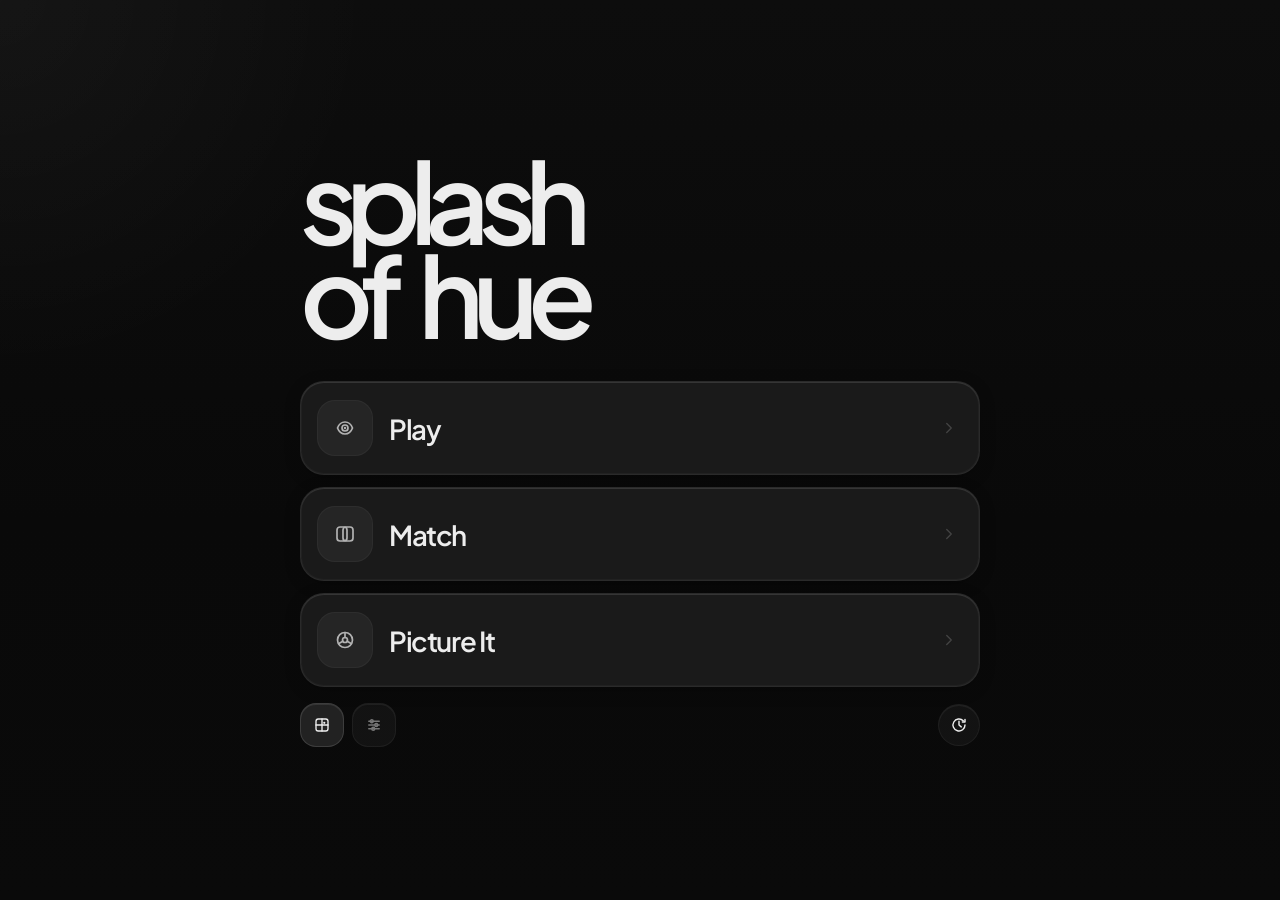
==== commit 10a048f7: "Alpha ship: client-side generation, resilience, analytics, Vercel routing fix Architecture: - Color " ====
--- a/public/index.html
+++ b/public/index.html
@@ -8,7 +8,7 @@
 
 <link rel="preconnect" href="https://fonts.googleapis.com">
 <link rel="preconnect" href="https://fonts.gstatic.com" crossorigin>
-<link href="https://fonts.googleapis.com/css2?family=Plus+Jakarta+Sans:wght@500;600&display=swap" rel="stylesheet">
+<link href="https://fonts.googleapis.com/css2?family=Plus+Jakarta+Sans:wght@400;500;600;700&display=swap" rel="stylesheet">
 
 <style>
   *, *::before, *::after { box-sizing: border-box; margin: 0; padding: 0; }
@@ -31,12 +31,25 @@
     --surface: #111111;
     --surface-strong: #151515;
     --surface-raised: #1a1a1a;
+    --surface-elevated: #1e1e1e;
     --border: var(--gray-5);
     --border-strong: var(--gray-6);
+    --border-subtle: rgba(255, 255, 255, 0.06);
+    --border-focus: rgba(255, 255, 255, 0.18);
     --text: var(--gray-12);
     --text-dim: var(--gray-11);
     --text-muted: var(--gray-9);
     --text-soft: var(--gray-10);
+
+    --shadow-card: 0 4px 16px rgba(0, 0, 0, 0.22);
+    --shadow-elevated: 0 12px 32px rgba(0, 0, 0, 0.32);
+    --glow-inner: inset 0 1px 0 rgba(255, 255, 255, 0.06);
+    --glow-inner-strong: inset 0 1px 0 rgba(255, 255, 255, 0.09);
+
+    --tier-elite: #c4965a;
+    --tier-strong: #5a9ca4;
+    --tier-solid: #8a8578;
+    --tier-learning: #7a7a7a;
 
     --space-1: 4px;
     --space-2: 8px;
@@ -71,7 +84,7 @@
 
   body {
     font-family: 'Plus Jakarta Sans', -apple-system, BlinkMacSystemFont, system-ui, sans-serif;
-    font-weight: 500;
+    font-weight: 400;
     background:
       radial-gradient(circle at top left, rgba(255, 255, 255, 0.035), transparent 24%),
       linear-gradient(180deg, #0d0d0d 0%, #090909 58%, #0a0a0a 100%);
@@ -104,9 +117,9 @@
   }
   body::after { display: none; }
 
-  h1 { font-size: 1.4rem; font-weight: 500; letter-spacing: -0.03em; }
-  p { line-height: 1.45; }
-  button, select, input { font: inherit; }
+  h1 { font-size: 1.4rem; font-weight: 600; letter-spacing: -0.03em; }
+  p { line-height: 1.5; }
+  button, select, input { font: inherit; font-weight: 500; }
 
   .screen {
     display: none;
@@ -128,18 +141,32 @@
 
   .panel {
     background: var(--surface);
-    border: 1px solid rgba(255, 255, 255, 0.1);
-    box-shadow: inset 0 1px 0 rgba(255, 255, 255, 0.025), 0 10px 24px rgba(0, 0, 0, 0.14);
+    border: 1px solid rgba(255, 255, 255, 0.08);
+    box-shadow:
+      var(--glow-inner),
+      inset 0 0 0 1px rgba(255, 255, 255, 0.03),
+      var(--shadow-card);
     backdrop-filter: none;
     border-radius: var(--radius-lg);
   }
+  .panel-raised {
+    background: var(--surface-raised);
+    border: 1px solid rgba(255, 255, 255, 0.1);
+    box-shadow:
+      var(--glow-inner-strong),
+      inset 0 0 0 1px rgba(255, 255, 255, 0.04),
+      var(--shadow-card);
+    border-radius: var(--radius-lg);
+  }
   .panel-subtle {
     background: var(--surface);
-    border: 1px solid rgba(255, 255, 255, 0.07);
+    border: 1px solid var(--border-subtle);
+    box-shadow: var(--glow-inner);
     border-radius: var(--radius-lg);
   }
   .eyebrow {
     font-size: 0.72rem;
+    font-weight: 500;
     letter-spacing: 0.18em;
     text-transform: uppercase;
     color: var(--text-muted);
@@ -154,23 +181,38 @@
     font-size: 0.92rem;
     font-weight: 500;
     cursor: pointer;
+    box-shadow: 0 2px 8px rgba(0, 0, 0, 0.18);
     transition:
       transform var(--duration-fast) var(--ease-out),
       opacity var(--duration-fast),
       background var(--duration-fast) var(--ease-out),
-      border-color var(--duration-fast) var(--ease-out);
-  }
-  button:active { transform: scale(0.97); }
-  button:disabled { opacity: 0.4; cursor: not-allowed; transform: none; }
+      border-color var(--duration-fast) var(--ease-out),
+      box-shadow var(--duration-fast) var(--ease-out);
+  }
+  button:hover {
+    box-shadow: 0 4px 14px rgba(0, 0, 0, 0.25);
+  }
+  button:active { transform: scale(0.97); box-shadow: 0 1px 4px rgba(0, 0, 0, 0.2); }
+  button:disabled { opacity: 0.4; cursor: not-allowed; transform: none; box-shadow: none; }
   button.secondary {
-    background: transparent;
+    background: rgba(255, 255, 255, 0.04);
     color: var(--text);
     border: 1px solid rgba(255, 255, 255, 0.1);
+    box-shadow: var(--glow-inner);
+  }
+  button.secondary:hover {
+    background: rgba(255, 255, 255, 0.07);
+    border-color: rgba(255, 255, 255, 0.15);
   }
   button.ghost {
     background: transparent;
     color: var(--text-dim);
     border: 1px solid rgba(255, 255, 255, 0.08);
+    box-shadow: none;
+  }
+  button.ghost:hover {
+    background: rgba(255, 255, 255, 0.04);
+    border-color: rgba(255, 255, 255, 0.12);
   }
   .btn-row {
     display: flex;
@@ -230,24 +272,38 @@
     width: 100%;
     padding: 18px 20px 18px 16px;
     border-radius: 24px;
-    background: rgba(255, 255, 255, 0.045);
+    background: var(--surface-raised);
     color: var(--text);
-    border: none;
-    box-shadow: inset 0 1px 0 rgba(255, 255, 255, 0.04), 0 10px 24px rgba(0, 0, 0, 0.12);
+    border: 1px solid rgba(255, 255, 255, 0.07);
+    box-shadow:
+      var(--glow-inner-strong),
+      inset 0 0 0 1px rgba(255, 255, 255, 0.03),
+      var(--shadow-card);
     display: grid;
     grid-template-columns: 56px 1fr 20px;
     align-items: center;
     gap: 16px;
     text-align: left;
+    transition:
+      background var(--duration-fast) var(--ease-out),
+      border-color var(--duration-fast) var(--ease-out),
+      box-shadow var(--duration-normal) var(--ease-out);
+  }
+  .mode-row:hover {
+    background: var(--surface-elevated);
+    border-color: rgba(255, 255, 255, 0.12);
+  }
+  .mode-row:active {
+    background: var(--surface-raised);
   }
   .mode-icon {
     width: 56px;
     height: 56px;
     display: grid;
     place-items: center;
-    color: var(--text);
-    background: rgba(255, 255, 255, 0.04);
-    border: none;
+    color: var(--text-dim);
+    background: rgba(255, 255, 255, 0.05);
+    border: 1px solid rgba(255, 255, 255, 0.04);
     border-radius: 18px;
   }
   .mode-icon svg,
@@ -268,12 +324,28 @@
   .mode-title {
     font-size: clamp(1.36rem, 3.6vw, 1.72rem);
     letter-spacing: -0.05em;
-    font-weight: 500;
+    font-weight: 600;
   }
   .mode-arrow {
-    color: rgba(255, 255, 255, 0.22);
-    font-size: 1rem;
-    line-height: 1;
+    color: rgba(255, 255, 255, 0.18);
+    display: grid;
+    place-items: center;
+  }
+  .mode-arrow svg {
+    width: 18px;
+    height: 18px;
+    stroke: currentColor;
+    fill: none;
+    stroke-width: 1.8;
+    stroke-linecap: round;
+    stroke-linejoin: round;
+    transition: transform var(--duration-fast) var(--ease-out);
+  }
+  .mode-row:hover .mode-arrow {
+    color: rgba(255, 255, 255, 0.35);
+  }
+  .mode-row:hover .mode-arrow svg {
+    transform: translateX(2px);
   }
   .menu-tools {
     display: flex;
@@ -298,18 +370,27 @@
     place-items: center;
     background: rgba(255, 255, 255, 0.04);
     color: var(--text-muted);
-    border: none;
+    border: 1px solid rgba(255, 255, 255, 0.05);
     border-radius: 16px;
     padding: 0;
     font-size: 0;
     line-height: 1;
     transform: none;
-    box-shadow: inset 0 1px 0 rgba(255, 255, 255, 0.04);
+    box-shadow: var(--glow-inner);
+    transition:
+      background var(--duration-fast) var(--ease-out),
+      border-color var(--duration-fast) var(--ease-out),
+      color var(--duration-fast);
+  }
+  button.picker-chip:hover {
+    background: rgba(255, 255, 255, 0.07);
+    border-color: rgba(255, 255, 255, 0.08);
   }
   button.picker-chip.active {
     background: rgba(255, 255, 255, 0.1);
     color: var(--text);
-    box-shadow: inset 0 1px 0 rgba(255, 255, 255, 0.04);
+    border-color: rgba(255, 255, 255, 0.12);
+    box-shadow: var(--glow-inner-strong);
   }
   button.picker-chip svg {
     width: 18px;
@@ -320,22 +401,23 @@
     stroke-linecap: round;
     stroke-linejoin: round;
   }
-  button.picker-chip:hover,
-  button.picker-chip:active,
-  .mode-row:hover,
-  .mode-row:active {
+  button.picker-chip:active {
     transform: none;
     opacity: 1;
   }
   .utility-history {
     flex: 0 0 auto;
     background: rgba(255, 255, 255, 0.04);
-    border: none;
-    box-shadow: inset 0 1px 0 rgba(255, 255, 255, 0.04);
+    border: 1px solid rgba(255, 255, 255, 0.05);
+    box-shadow: var(--glow-inner);
   }
   button.secondary.utility-history {
-    border: none;
+    border: 1px solid rgba(255, 255, 255, 0.05);
     background: rgba(255, 255, 255, 0.04);
+  }
+  button.secondary.utility-history:hover {
+    background: rgba(255, 255, 255, 0.07);
+    border-color: rgba(255, 255, 255, 0.08);
   }
   .utility-history svg {
     width: 18px;
@@ -359,7 +441,7 @@
   .countdown-num {
     font-size: clamp(6rem, 28vw, 9rem);
     line-height: 0.92;
-    font-weight: 600;
+    font-weight: 700;
     letter-spacing: -0.08em;
     color: var(--text);
   }
@@ -476,6 +558,7 @@
     font-size: clamp(1.8rem, 4.8vw, 2.6rem);
     line-height: 1;
     letter-spacing: -0.06em;
+    font-weight: 600;
     font-variant-numeric: tabular-nums;
   }
   .pick-readout-wrap { display: none; }
@@ -502,7 +585,10 @@
     min-width: 0;
     background: var(--surface);
     border: 1px solid rgba(255, 255, 255, 0.08);
-    box-shadow: none;
+    box-shadow:
+      var(--glow-inner),
+      inset 0 0 0 1px rgba(255, 255, 255, 0.03),
+      var(--shadow-card);
     border-radius: var(--radius-lg);
   }
   .stage-panel {
@@ -567,7 +653,13 @@
     border-radius: 999px;
     background: var(--gray-12);
     color: var(--gray-1);
-    box-shadow: 0 14px 28px rgba(0, 0, 0, 0.22);
+    box-shadow: 0 8px 24px rgba(0, 0, 0, 0.28), 0 0 0 1px rgba(255, 255, 255, 0.08);
+    transition:
+      transform var(--duration-fast) var(--ease-out),
+      box-shadow var(--duration-normal) var(--ease-out);
+  }
+  .confirm-btn:hover:not(:disabled) {
+    box-shadow: 0 10px 32px rgba(0, 0, 0, 0.32), 0 0 0 2px rgba(255, 255, 255, 0.12);
   }
   .confirm-btn svg {
     width: 24px;
@@ -733,11 +825,12 @@
     gap: var(--space-3);
   }
   .results-hero {
-    padding: clamp(var(--space-5), 5vw, var(--space-7));
-    display: grid;
-    gap: var(--space-4);
+    padding: 0;
+    display: grid;
+    gap: var(--space-2);
     cursor: pointer;
-    background: var(--surface);
+    background: transparent;
+    border: none;
     box-shadow: none;
   }
   .results-hero-head {
@@ -754,8 +847,13 @@
     font-size: clamp(4rem, 14vw, 6.6rem);
     line-height: 0.88;
     letter-spacing: -0.08em;
+    font-weight: 700;
     font-variant-numeric: tabular-nums;
-  }
+    transition: color var(--duration-slow) var(--ease-out);
+  }
+  .total-score.tier-elite { color: var(--tier-elite); }
+  .total-score.tier-strong { color: var(--tier-strong); }
+  .total-score.tier-solid { color: var(--tier-solid); }
   .total-label {
     font-size: 0.78rem;
     color: var(--text-muted);
@@ -769,9 +867,14 @@
     background: transparent;
     color: var(--text-dim);
     font-size: 0.78rem;
+    font-weight: 500;
     letter-spacing: 0.12em;
     text-transform: uppercase;
-  }
+    transition: color var(--duration-slow) var(--ease-out);
+  }
+  .score-tier.tier-elite { color: var(--tier-elite); }
+  .score-tier.tier-strong { color: var(--tier-strong); }
+  .score-tier.tier-solid { color: var(--tier-solid); }
   .analysis-hint {
     color: var(--text-muted);
     font-size: 0.82rem;
@@ -796,17 +899,30 @@
     background: var(--surface);
     border: 1px solid rgba(255, 255, 255, 0.08);
     border-radius: var(--radius-lg);
-    box-shadow: none;
+    box-shadow: var(--glow-inner), var(--shadow-card);
     cursor: pointer;
+    transition:
+      border-color var(--duration-fast) var(--ease-out),
+      box-shadow var(--duration-fast) var(--ease-out);
+    animation: card-in var(--duration-slow) var(--ease-out) backwards;
+  }
+  .result-card:hover {
+    border-color: rgba(255, 255, 255, 0.14);
   }
   .result-card > div:first-child {
     grid-column: 1 / -1;
     width: 100%;
   }
-  .result-card.tier-elite { border-color: rgba(255, 255, 255, 0.18); }
-  .result-card.tier-strong { border-color: rgba(255, 255, 255, 0.12); }
+  .result-card.tier-elite {
+    border-color: color-mix(in srgb, var(--tier-elite) 30%, transparent);
+    box-shadow: var(--glow-inner), var(--shadow-card), inset 0 0 0 1px color-mix(in srgb, var(--tier-elite) 8%, transparent);
+  }
+  .result-card.tier-strong {
+    border-color: color-mix(in srgb, var(--tier-strong) 25%, transparent);
+    box-shadow: var(--glow-inner), var(--shadow-card), inset 0 0 0 1px color-mix(in srgb, var(--tier-strong) 6%, transparent);
+  }
   .result-card.tier-learning { border-color: rgba(255, 255, 255, 0.08); }
-  .result-card.tier-rough { opacity: 0.92; }
+  .result-card.tier-rough { opacity: 0.88; }
   .swatch-compare {
     position: relative;
     width: 100%;
@@ -864,21 +980,14 @@
   }
   .result-score {
     font-size: 1.35rem;
-    font-weight: 600;
+    font-weight: 700;
     min-width: 0;
     text-align: right;
     font-variant-numeric: tabular-nums;
     letter-spacing: -0.05em;
   }
   .result-score span {
-    display: inline-flex;
-    align-items: center;
-    justify-content: center;
-    min-width: 52px;
-    padding: 8px 10px;
-    border-radius: 14px;
-    background: var(--surface-raised);
-    border: 1px solid rgba(255, 255, 255, 0.08);
+    display: inline;
   }
   .result-detail {
     color: var(--text-dim);
@@ -934,6 +1043,11 @@
     border-radius: 999px;
     display: inline-grid;
     place-items: center;
+    box-shadow: var(--glow-inner);
+  }
+  .results-icon-btn:hover {
+    background: rgba(255, 255, 255, 0.06);
+    border-color: rgba(255, 255, 255, 0.14);
   }
   .results-icon-btn svg {
     width: 20px;
@@ -951,7 +1065,10 @@
     display: grid;
     gap: var(--space-4);
     background: var(--surface);
-    box-shadow: inset 0 1px 0 rgba(255, 255, 255, 0.025), 0 10px 24px rgba(0, 0, 0, 0.14);
+    box-shadow:
+      var(--glow-inner),
+      inset 0 0 0 1px rgba(255, 255, 255, 0.03),
+      var(--shadow-elevated);
   }
   .history-top {
     display: flex;
@@ -964,9 +1081,17 @@
     border-radius: 999px;
     display: inline-grid;
     place-items: center;
-    background: transparent;
+    background: rgba(255, 255, 255, 0.03);
     color: var(--text);
     border: 1px solid rgba(255, 255, 255, 0.1);
+    box-shadow: var(--glow-inner);
+    transition:
+      background var(--duration-fast) var(--ease-out),
+      border-color var(--duration-fast) var(--ease-out);
+  }
+  .icon-btn:hover {
+    background: rgba(255, 255, 255, 0.06);
+    border-color: rgba(255, 255, 255, 0.14);
   }
   .icon-btn svg {
     width: 18px;
@@ -989,8 +1114,16 @@
     gap: var(--space-4);
     padding: 14px 16px;
     background: rgba(255, 255, 255, 0.04);
+    border: 1px solid rgba(255, 255, 255, 0.05);
     border-radius: 20px;
-    box-shadow: inset 0 1px 0 rgba(255, 255, 255, 0.04);
+    box-shadow: var(--glow-inner);
+    transition:
+      background var(--duration-fast) var(--ease-out),
+      border-color var(--duration-fast) var(--ease-out);
+  }
+  .history-row:hover {
+    background: rgba(255, 255, 255, 0.06);
+    border-color: rgba(255, 255, 255, 0.08);
   }
   .history-entry {
     display: flex;
@@ -1030,6 +1163,7 @@
   }
   .history-score {
     color: var(--text);
+    font-weight: 600;
     font-variant-numeric: tabular-nums;
     letter-spacing: -0.03em;
   }
@@ -1053,18 +1187,11 @@
   }
 
   @media (hover: hover) {
-    button:hover { opacity: 0.96; transform: scale(1.02); }
-    button.secondary:hover,
-    button.ghost:hover {
-      background: rgba(255, 255, 255, 0.03);
-      transform: scale(1.02);
+    button:hover:not(.mode-row):not(.picker-chip):not(.confirm-btn):not(.secondary):not(.ghost) {
+      opacity: 0.96;
     }
     .mode-row:hover {
       transform: translateY(-1px);
-      border-color: rgba(255, 255, 255, 0.12);
-    }
-    button.picker-chip:hover {
-      background: rgba(255, 255, 255, 0.06);
     }
     .picture-choice:hover {
       transform: translateY(-2px);
@@ -1100,6 +1227,12 @@
     .picker-chip {
       flex: 1 1 0;
     }
+    .match-compare {
+      grid-template-columns: 1fr 1fr;
+    }
+    .match-compare-swatch {
+      min-height: 100px;
+    }
     .result-card {
       grid-template-columns: 1fr;
     }
@@ -1115,8 +1248,126 @@
     }
   }
 
-  #pick, #results, #historyScreen {
+  #pick, #results, #historyScreen, #reveal {
     padding-bottom: env(safe-area-inset-bottom, 0);
+  }
+
+  .reveal-shell {
+    width: min(100%, 560px);
+    display: grid;
+    gap: var(--space-4);
+  }
+  .reveal-card {
+    background: var(--surface);
+    border: 1px solid rgba(255, 255, 255, 0.08);
+    border-radius: var(--radius-lg);
+    overflow: hidden;
+  }
+  .reveal-swatches {
+    display: grid;
+    grid-template-columns: 1fr 1fr;
+    aspect-ratio: 1.5;
+  }
+  .reveal-swatches > div {
+    min-height: 0;
+  }
+  .reveal-meta {
+    padding: var(--space-4) var(--space-5);
+    display: flex;
+    align-items: center;
+    justify-content: space-between;
+  }
+  .reveal-score-cluster {
+    display: flex;
+    align-items: baseline;
+    gap: var(--space-2);
+  }
+  .reveal-score-num {
+    font-size: clamp(2rem, 8vw, 3rem);
+    font-weight: 600;
+    letter-spacing: -0.06em;
+    font-variant-numeric: tabular-nums;
+    line-height: 1;
+  }
+  .reveal-score-max {
+    font-size: 0.82rem;
+    color: var(--text-muted);
+  }
+  .reveal-verdict {
+    font-size: 0.78rem;
+    color: var(--text-muted);
+    letter-spacing: 0.1em;
+    text-transform: uppercase;
+  }
+  .history-tabs {
+    display: flex;
+    gap: var(--space-2);
+  }
+  button.history-tab {
+    padding: 8px 16px;
+    border-radius: var(--radius-pill);
+    background: rgba(255, 255, 255, 0.04);
+    color: var(--text-muted);
+    border: none;
+    font-size: 0.84rem;
+  }
+  button.history-tab.active {
+    background: rgba(255, 255, 255, 0.1);
+    color: var(--text);
+  }
+  .history-colors {
+    display: flex;
+    gap: 2px;
+    margin-left: auto;
+  }
+  .history-color-dot {
+    width: 12px;
+    height: 12px;
+    border-radius: 3px;
+  }
+
+  /* --- Error toast --- */
+  .error-toast {
+    position: fixed;
+    bottom: calc(env(safe-area-inset-bottom, 0px) + var(--space-5));
+    left: 50%;
+    translate: -50% 0;
+    background: var(--surface-elevated);
+    border: 1px solid rgba(255, 255, 255, 0.1);
+    border-radius: var(--radius);
+    padding: var(--space-3) var(--space-4);
+    display: flex;
+    align-items: center;
+    gap: var(--space-3);
+    box-shadow: var(--shadow-elevated);
+    z-index: 100;
+    opacity: 0;
+    translate: -50% 8px;
+    pointer-events: none;
+    transition: opacity var(--duration-normal) var(--ease-out), translate var(--duration-normal) var(--ease-out);
+  }
+  .error-toast.visible {
+    opacity: 1;
+    translate: -50% 0;
+    pointer-events: auto;
+  }
+  .error-toast-msg {
+    color: var(--text-dim);
+    font-size: 0.88rem;
+    white-space: nowrap;
+  }
+  .error-toast button {
+    padding: 6px 14px;
+    font-size: 0.82rem;
+    border-radius: var(--radius-sm);
+  }
+
+  /* --- Mode row loading --- */
+  .mode-row.loading .mode-arrow svg {
+    animation: spin 0.7s linear infinite;
+  }
+  @keyframes spin {
+    to { transform: rotate(360deg); }
   }
 
   @media (prefers-reduced-motion: reduce) {
@@ -1125,14 +1376,20 @@
     @keyframes score-in { from { opacity: 0; } to { opacity: 1; } }
     @keyframes digit-out { to { opacity: 0; } }
     @keyframes digit-in { from { opacity: 0; } to { opacity: 1; } }
+    @keyframes spin { to { transform: rotate(360deg); } }
+    body { transition: none; }
+    .error-toast { transition: none; }
     button:active { transform: none; }
     .mode-row:hover,
     .picture-choice:hover,
     button:hover {
       transform: none;
     }
+    .countdown-num { transition: none; }
   }
 </style>
+<script src="https://us-assets.i.posthog.com/static/array.js"></script>
+<script src="analytics.js"></script>
 </head>
 <body>
 
@@ -1151,71 +1408,70 @@
           <button class="mode-row" onclick="startGame('play')">
             <span class="mode-icon" aria-hidden="true">
               <svg viewBox="0 0 24 24">
-                <rect x="5" y="5" width="14" height="14" rx="3"></rect>
-                <circle cx="12" cy="12" r="2.5"></circle>
+                <path d="M4.5 12c1.5-4 4.2-6 7.5-6s6 2 7.5 6c-1.5 4-4.2 6-7.5 6s-6-2-7.5-6z"></path>
+                <circle cx="12" cy="12" r="3"></circle>
+                <circle cx="12" cy="12" r="1.2" fill="currentColor" stroke="none"></circle>
               </svg>
             </span>
             <span class="mode-body">
               <span class="mode-title">Play</span>
             </span>
-            <span class="mode-arrow">→</span>
+            <span class="mode-arrow"><svg viewBox="0 0 24 24"><path d="M9 6l6 6-6 6"></path></svg></span>
           </button>
           <button class="mode-row" onclick="startGame('match')">
             <span class="mode-icon" aria-hidden="true">
               <svg viewBox="0 0 24 24">
-                <rect x="4.5" y="7" width="8.5" height="10" rx="2.2"></rect>
-                <rect x="11" y="7" width="8.5" height="10" rx="2.2"></rect>
+                <rect x="4" y="5" width="10" height="14" rx="3"></rect>
+                <rect x="10" y="5" width="10" height="14" rx="3"></rect>
               </svg>
             </span>
             <span class="mode-body">
               <span class="mode-title">Match</span>
             </span>
-            <span class="mode-arrow">→</span>
+            <span class="mode-arrow"><svg viewBox="0 0 24 24"><path d="M9 6l6 6-6 6"></path></svg></span>
           </button>
           <button class="mode-row" onclick="startGame('picture')">
             <span class="mode-icon" aria-hidden="true">
               <svg viewBox="0 0 24 24">
-                <circle cx="12" cy="12" r="7.2"></circle>
-                <circle cx="12" cy="12" r="2.2"></circle>
-                <path d="M12 4.8v5"></path>
-                <path d="M18.2 8.4l-4.3 2.5"></path>
-                <path d="M18.2 15.6l-4.3-2.5"></path>
-                <path d="M12 19.2v-5"></path>
-                <path d="M5.8 15.6l4.3-2.5"></path>
-                <path d="M5.8 8.4l4.3 2.5"></path>
+                <circle cx="12" cy="12" r="7.5"></circle>
+                <circle cx="12" cy="12" r="2.5"></circle>
+                <path d="M12 4.5v5"></path>
+                <path d="M5.5 15.75l4.33-2.5"></path>
+                <path d="M18.5 15.75l-4.33-2.5"></path>
               </svg>
             </span>
             <span class="mode-body">
               <span class="mode-title">Picture It</span>
             </span>
-            <span class="mode-arrow">→</span>
+            <span class="mode-arrow"><svg viewBox="0 0 24 24"><path d="M9 6l6 6-6 6"></path></svg></span>
           </button>
         </div>
         <div class="menu-tools">
           <div class="picker-segment" role="group" aria-label="Picker">
             <button type="button" class="picker-chip" id="pickerFieldBtn" onclick="setPicker('field')" aria-label="Field picker">
               <svg viewBox="0 0 24 24" aria-hidden="true">
-                <rect x="4.5" y="4.5" width="15" height="15" rx="3"></rect>
-                <path d="M12 4.5v15"></path>
-                <path d="M4.5 12h15"></path>
+                <rect x="4" y="4" width="16" height="16" rx="3"></rect>
+                <line x1="12" y1="4" x2="12" y2="20"></line>
+                <line x1="4" y1="12" x2="20" y2="12"></line>
+                <circle cx="15" cy="9" r="1.5" fill="currentColor" stroke="none"></circle>
               </svg>
             </button>
             <button type="button" class="picker-chip" id="pickerSlidersBtn" onclick="setPicker('sliders')" aria-label="Sliders picker">
               <svg viewBox="0 0 24 24" aria-hidden="true">
-                <path d="M6 6h12"></path>
-                <path d="M6 12h12"></path>
-                <path d="M6 18h12"></path>
-                <circle cx="9" cy="6" r="2"></circle>
+                <line x1="5" y1="7" x2="19" y2="7"></line>
+                <line x1="5" y1="12" x2="19" y2="12"></line>
+                <line x1="5" y1="17" x2="19" y2="17"></line>
+                <circle cx="9" cy="7" r="2"></circle>
                 <circle cx="15" cy="12" r="2"></circle>
-                <circle cx="11" cy="18" r="2"></circle>
+                <circle cx="11" cy="17" r="2"></circle>
               </svg>
             </button>
           </div>
           <button class="secondary icon-btn utility-history" onclick="showHistory()" aria-label="History">
             <svg viewBox="0 0 24 24" aria-hidden="true">
-              <path d="M12 7v5l3 2"></path>
+              <path d="M12 7v5l3 2.5"></path>
               <path d="M20 12a8 8 0 1 1-2.34-5.66"></path>
-              <path d="M20 4v4h-4"></path>
+              <path d="M20 4.5v3.5h-3.5"></path>
             </svg>
           </button>
         </div>
@@ -1266,10 +1522,37 @@
         <div id="pickerContainer"></div>
         <button id="confirmBtn" class="confirm-btn" onclick="confirmPick()" aria-label="Lock in guess">
           <svg viewBox="0 0 24 24" aria-hidden="true">
-            <path d="M6 12.5l4 4 8-9"></path>
+            <path d="M5.5 12.5l4.5 4.5 8.5-9.5"></path>
           </svg>
         </button>
       </div>
+    </div>
+  </div>
+</div>
+
+<!-- REVEAL -->
+<div id="reveal" class="screen">
+  <div class="reveal-shell">
+    <p class="eyebrow" id="revealProgress" style="text-align:center">1 / 5</p>
+    <div class="reveal-card">
+      <div class="reveal-swatches">
+        <div id="revealTarget"></div>
+        <div id="revealGuess"></div>
+      </div>
+      <div class="reveal-meta" onclick="toggleRevealDetail()" style="cursor:pointer">
+        <div class="reveal-score-cluster">
+          <div class="reveal-score-num" id="revealScore" tabindex="-1"></div>
+          <div class="reveal-score-max">/ 10</div>
+        </div>
+        <div class="reveal-verdict" id="revealVerdict"></div>
+      </div>
+      <div class="reveal-hsb" id="revealHSB" style="display:none;padding:0 var(--space-5) var(--space-4);font-size:0.78rem;color:var(--text-muted);font-variant-numeric:tabular-nums"></div>
+    </div>
+    <div class="btn-row" style="justify-content:space-between">
+      <button class="ghost icon-btn" onclick="goMenu()" aria-label="Quit round">
+        <svg viewBox="0 0 24 24" aria-hidden="true"><path d="M15 18l-6-6 6-6"></path></svg>
+      </button>
+      <button onclick="continueAfterReveal()">Continue</button>
     </div>
   </div>
 </div>
@@ -1293,14 +1576,14 @@
     <div class="btn-row results-actions">
       <button class="secondary results-icon-btn" onclick="goMenu()" aria-label="Menu">
         <svg viewBox="0 0 24 24" aria-hidden="true">
-          <path d="M4 11.5 12 5l8 6.5"></path>
-          <path d="M7.5 10.5V19h9v-8.5"></path>
+          <path d="M4.5 11.5L12 5l7.5 6.5"></path>
+          <path d="M7 10v8.5h10V10"></path>
         </svg>
       </button>
       <button class="secondary results-icon-btn" onclick="startGame(lastMode)" aria-label="Play again">
         <svg viewBox="0 0 24 24" aria-hidden="true">
-          <path d="M20 12a8 8 0 1 1-2.34-5.66"></path>
-          <path d="M20 4v4h-4"></path>
+          <path d="M19.5 12a7.5 7.5 0 1 1-2.2-5.3"></path>
+          <path d="M19.5 4.5v4h-4"></path>
         </svg>
       </button>
     </div>
@@ -1322,15 +1605,54 @@
 </div>
 
 <script>
+// --- Analytics guard (no-op stub if analytics.js failed to load) ---
+if (!window.analytics) {
+  var noop = function(){};
+  window.analytics = { sessionStarted:noop, gameStarted:noop, memorizeStarted:noop,
+    pickStarted:noop, pickerAdjusted:noop, roundCompleted:noop, gameCompleted:noop,
+    gameAbandoned:noop, pickerSwitched:noop };
+}
+
+// --- Icon Registry ---
+// 24×24 viewBox · 1.7px stroke · round caps/joins · color-perception themed
+const ICONS = {
+  // Game modes
+  play:     '<path d="M4.5 12c1.5-4 4.2-6 7.5-6s6 2 7.5 6c-1.5 4-4.2 6-7.5 6s-6-2-7.5-6z"/><circle cx="12" cy="12" r="3"/><circle cx="12" cy="12" r="1.2" fill="currentColor" stroke="none"/>',
+  match:    '<rect x="4" y="5" width="10" height="14" rx="3"/><rect x="10" y="5" width="10" height="14" rx="3"/>',
+  picture:  '<circle cx="12" cy="12" r="7.5"/><circle cx="12" cy="12" r="2.5"/><path d="M12 4.5v5"/><path d="M5.5 15.75l4.33-2.5"/><path d="M18.5 15.75l-4.33-2.5"/>',
+  // Picker tools
+  field:    '<rect x="4" y="4" width="16" height="16" rx="3"/><line x1="12" y1="4" x2="12" y2="20"/><line x1="4" y1="12" x2="20" y2="12"/><circle cx="15" cy="9" r="1.5" fill="currentColor" stroke="none"/>',
+  sliders:  '<line x1="5" y1="7" x2="19" y2="7"/><line x1="5" y1="12" x2="19" y2="12"/><line x1="5" y1="17" x2="19" y2="17"/><circle cx="9" cy="7" r="2"/><circle cx="15" cy="12" r="2"/><circle cx="11" cy="17" r="2"/>',
+  // Navigation & actions
+  confirm:  '<path d="M5.5 12.5l4.5 4.5 8.5-9.5"/>',
+  history:  '<path d="M12 7v5l3 2.5"/><path d="M20 12a8 8 0 1 1-2.34-5.66"/><path d="M20 4.5v3.5h-3.5"/>',
+  home:     '<path d="M4.5 11.5L12 5l7.5 6.5"/><path d="M7 10v8.5h10V10"/>',
+  replay:   '<path d="M19.5 12a7.5 7.5 0 1 1-2.2-5.3"/><path d="M19.5 4.5v4h-4"/>',
+  back:     '<path d="M15 18l-6-6 6-6"/>',
+  forward:  '<path d="M9 6l6 6-6 6"/>',
+};
+
+function icon(name, ariaHidden = true) {
+  const inner = ICONS[name] || '';
+  return `<svg viewBox="0 0 24 24"${ariaHidden ? ' aria-hidden="true"' : ''}>${inner}</svg>`;
+}
+
 // --- Font loading gate ---
 Promise.race([
   document.fonts.ready,
-  new Promise(r => setTimeout(r, 2000))
+  new Promise(r => setTimeout(r, 1200))
 ]).then(() => document.body.classList.add('fonts-ready'));
+// Hard fallback — if nothing fires (e.g. fonts API missing), show after 2s
+setTimeout(() => document.body.classList.add('fonts-ready'), 2000);
 
 // --- State ---
-let gameId, targetColors, guesses, currentPick, lastMode, pictureChoices, selectedChoice;
-let pickerType = localStorage.getItem('pickerType') || 'field';
+let targetColors, guesses, currentPick, lastMode, pictureChoices, selectedChoice;
+let roundResults = [];
+let showHistoryMode = 'play';
+let memorizeTimer = null;
+let pickerType;
+try { pickerType = localStorage.getItem('pickerType') || 'field'; }
+catch { pickerType = 'field'; }
 let currentHSB = { h: 180, s: 50, b: 50 };
 let showAdvanced = new URLSearchParams(window.location.search).has('advanced');
 
@@ -1343,11 +1665,17 @@
   document.getElementById(id).classList.add('active');
   document.body.dataset.screen = id;
 }
-function goMenu() { showScreen('menu'); }
+function goMenu() {
+  analytics.gameAbandoned(lastMode, pickerType, guesses ? guesses.length : 0, document.body.dataset.screen);
+  if (memorizeTimer) { clearInterval(memorizeTimer); memorizeTimer = null; }
+  showScreen('menu');
+}
 
 function setPicker(type) {
+  var oldPicker = pickerType;
   pickerType = type;
-  localStorage.setItem('pickerType', pickerType);
+  if (oldPicker !== type) analytics.pickerSwitched(oldPicker, type, !!targetColors && currentPick < 5);
+  try { localStorage.setItem('pickerType', pickerType); } catch {}
   updatePickerControl();
   if (document.body.dataset.screen === 'pick' && lastMode && lastMode !== 'picture') {
     renderPicker();
@@ -1369,13 +1697,8 @@
 
 function modeIconMarkup(mode, className = '') {
   const cls = className ? ` class="${className}"` : '';
-  if (mode === 'match') {
-    return `<span${cls} aria-hidden="true"><svg viewBox="0 0 24 24"><rect x="4.5" y="7" width="8.5" height="10" rx="2.2"></rect><rect x="11" y="7" width="8.5" height="10" rx="2.2"></rect></svg></span>`;
-  }
-  if (mode === 'picture') {
-    return `<span${cls} aria-hidden="true"><svg viewBox="0 0 24 24"><circle cx="12" cy="12" r="7.2"></circle><circle cx="12" cy="12" r="2.2"></circle><path d="M12 4.8v5"></path><path d="M18.2 8.4l-4.3 2.5"></path><path d="M18.2 15.6l-4.3-2.5"></path><path d="M12 19.2v-5"></path><path d="M5.8 15.6l4.3-2.5"></path><path d="M5.8 8.4l4.3 2.5"></path></svg></span>`;
-  }
-  return `<span${cls} aria-hidden="true"><svg viewBox="0 0 24 24"><rect x="5" y="5" width="14" height="14" rx="3"></rect><circle cx="12" cy="12" r="2.5"></circle></svg></span>`;
+  const name = mode === 'picture' ? 'picture' : mode === 'match' ? 'match' : 'play';
+  return `<span${cls} aria-hidden="true">${icon(name)}</span>`;
 }
 
 function pickerLabel(type) {
@@ -1384,7 +1707,7 @@
 }
 
 function confirmIconMarkup() {
-  return '<svg viewBox="0 0 24 24" aria-hidden="true"><path d="M6 12.5l4 4 8-9"></path></svg>';
+  return icon('confirm');
 }
 
 function clamp(value, min, max) {
@@ -1423,17 +1746,17 @@
 }
 
 function scoreTierText(score) {
-  if (score >= 47) return 'Near perfect';
-  if (score >= 40) return 'Very strong eye';
-  if (score >= 32) return 'Solid eye';
-  if (score >= 22) return 'Learning curve';
+  if (score >= 42) return 'Near perfect';
+  if (score >= 35) return 'Very strong eye';
+  if (score >= 25) return 'Solid eye';
+  if (score >= 15) return 'Learning curve';
   return 'Early reps';
 }
 
 function resultTierClass(score) {
-  if (score >= 8.8) return 'tier-elite';
-  if (score >= 6.2) return 'tier-strong';
-  if (score >= 3.2) return 'tier-learning';
+  if (score >= 8.5) return 'tier-elite';
+  if (score >= 5.5) return 'tier-strong';
+  if (score >= 2.5) return 'tier-learning';
   return 'tier-rough';
 }
 
@@ -1469,25 +1792,241 @@
   return `H${Math.round(color.h)} S${Math.round(color.s)} B${Math.round(color.b)}`;
 }
 
+// --- Color Math (CIEDE2000 scoring, ported from Python) ---
+function hsbToRgb(h, s, b) {
+  const sN = s / 100, bN = b / 100;
+  const c = bN * sN;
+  const hp = h / 60;
+  const x = c * (1 - Math.abs(hp % 2 - 1));
+  const m = bN - c;
+  let r, g, bl;
+  if (hp < 1) { r = c; g = x; bl = 0; }
+  else if (hp < 2) { r = x; g = c; bl = 0; }
+  else if (hp < 3) { r = 0; g = c; bl = x; }
+  else if (hp < 4) { r = 0; g = x; bl = c; }
+  else if (hp < 5) { r = x; g = 0; bl = c; }
+  else { r = c; g = 0; bl = x; }
+  return [r + m, g + m, bl + m];
+}
+
+function srgbToLinear(c) {
+  return c <= 0.04045 ? c / 12.92 : Math.pow((c + 0.055) / 1.055, 2.4);
+}
+
+function rgbToXyz(r, g, b) {
+  r = srgbToLinear(r); g = srgbToLinear(g); b = srgbToLinear(b);
+  return [
+    0.4124564 * r + 0.3575761 * g + 0.1804375 * b,
+    0.2126729 * r + 0.7151522 * g + 0.0721750 * b,
+    0.0193339 * r + 0.1191920 * g + 0.9503041 * b,
+  ];
+}
+
+function xyzToLab(x, y, z) {
+  const xn = 0.95047, yn = 1.0, zn = 1.08883;
+  function f(t) { return t > 0.008856 ? Math.cbrt(t) : 7.787 * t + 16 / 116; }
+  const fx = f(x / xn), fy = f(y / yn), fz = f(z / zn);
+  return [116 * fy - 16, 500 * (fx - fy), 200 * (fy - fz)];
+}
+
+function hsbToLab(h, s, b) {
+  const [r, g, bl] = hsbToRgb(h, s, b);
+  const [x, y, z] = rgbToXyz(r, g, bl);
+  return xyzToLab(x, y, z);
+}
+
+function deltaE2000(lab1, lab2) {
+  const [L1, a1, b1] = lab1;
+  const [L2, a2, b2] = lab2;
+
+  const C1 = Math.sqrt(a1 * a1 + b1 * b1);
+  const C2 = Math.sqrt(a2 * a2 + b2 * b2);
+  const Cavg = (C1 + C2) / 2;
+  const Cavg7 = Math.pow(Cavg, 7);
+  const G = 0.5 * (1 - Math.sqrt(Cavg7 / (Cavg7 + Math.pow(25, 7))));
+  const a1p = a1 * (1 + G);
+  const a2p = a2 * (1 + G);
+  const C1p = Math.sqrt(a1p * a1p + b1 * b1);
+  const C2p = Math.sqrt(a2p * a2p + b2 * b2);
+  const h1p = (Math.atan2(b1, a1p) * 180 / Math.PI + 360) % 360;
+  const h2p = (Math.atan2(b2, a2p) * 180 / Math.PI + 360) % 360;
+
+  const dLp = L2 - L1;
+  const dCp = C2p - C1p;
+  let dhp;
+  if (C1p * C2p === 0) dhp = 0;
+  else if (Math.abs(h2p - h1p) <= 180) dhp = h2p - h1p;
+  else if (h2p - h1p > 180) dhp = h2p - h1p - 360;
+  else dhp = h2p - h1p + 360;
+  const dHp = 2 * Math.sqrt(C1p * C2p) * Math.sin(dhp / 2 * Math.PI / 180);
+
+  const Lpavg = (L1 + L2) / 2;
+  const Cpavg = (C1p + C2p) / 2;
+  let hpavg;
+  if (C1p * C2p === 0) hpavg = h1p + h2p;
+  else if (Math.abs(h1p - h2p) <= 180) hpavg = (h1p + h2p) / 2;
+  else if (h1p + h2p < 360) hpavg = (h1p + h2p + 360) / 2;
+  else hpavg = (h1p + h2p - 360) / 2;
+
+  const T = 1
+    - 0.17 * Math.cos((hpavg - 30) * Math.PI / 180)
+    + 0.24 * Math.cos(2 * hpavg * Math.PI / 180)
+    + 0.32 * Math.cos((3 * hpavg + 6) * Math.PI / 180)
+    - 0.20 * Math.cos((4 * hpavg - 63) * Math.PI / 180);
+
+  const SL = 1 + 0.015 * Math.pow(Lpavg - 50, 2) / Math.sqrt(20 + Math.pow(Lpavg - 50, 2));
+  const SC = 1 + 0.045 * Cpavg;
+  const SH = 1 + 0.015 * Cpavg * T;
+
+  const Cpavg7 = Math.pow(Cpavg, 7);
+  const RT = -Math.sin(60 * Math.exp(-Math.pow((hpavg - 275) / 25, 2)) * Math.PI / 180)
+    * 2 * Math.sqrt(Cpavg7 / (Cpavg7 + Math.pow(25, 7)));
+
+  const dE = Math.sqrt(
+    Math.pow(dLp / SL, 2) + Math.pow(dCp / SC, 2) + Math.pow(dHp / SH, 2)
+    + RT * (dCp / SC) * (dHp / SH)
+  );
+  return [dE, dLp, dCp, dHp];
+}
+
+function scoreFromDeltaE(de) {
+  return Math.round(10 / (1 + Math.pow(de / 12, 2.5)) * 100) / 100;
+}
+
+function deltaE76(lab1, lab2) {
+  return Math.sqrt((lab1[0]-lab2[0])**2 + (lab1[1]-lab2[1])**2 + (lab1[2]-lab2[2])**2);
+}
+
+// --- Client-side color generation ---
+function generateColors(n = 5) {
+  const colors = [];
+  const labs = [];
+  for (let i = 0; i < 200 && colors.length < n; i++) {
+    const h = Math.random() * 360;
+    const s = 35 + Math.random() * 65;
+    const b = 35 + Math.random() * 65;
+    const lab = hsbToLab(h, s, b);
+    if (labs.some(l => deltaE76(lab, l) < 20)) continue;
+    labs.push(lab);
+    colors.push({ h: +h.toFixed(1), s: +s.toFixed(1), b: +b.toFixed(1) });
+  }
+  while (colors.length < n) {
+    colors.push({ h: +(Math.random()*360).toFixed(1), s: +(35+Math.random()*65).toFixed(1), b: +(35+Math.random()*65).toFixed(1) });
+  }
+  return colors;
+}
+
+function generateDistractors(target, n = 3) {
+  const distractors = [];
+  const dLabs = [];
+  const tLab = hsbToLab(target.h, target.s, target.b);
+  for (let i = 0; i < 200 && distractors.length < n; i++) {
+    const h = Math.random() * 360;
+    const s = 35 + Math.random() * 65;
+    const b = 35 + Math.random() * 65;
+    const lab = hsbToLab(h, s, b);
+    const de = deltaE76(tLab, lab);
+    if (de < 15 || de > 50) continue;
+    if (dLabs.some(l => deltaE76(lab, l) < 15)) continue;
+    dLabs.push(lab);
+    distractors.push({ h: +h.toFixed(1), s: +s.toFixed(1), b: +b.toFixed(1) });
+  }
+  while (distractors.length < n) {
+    distractors.push({ h: +(Math.random()*360).toFixed(1), s: +(35+Math.random()*65).toFixed(1), b: +(35+Math.random()*65).toFixed(1) });
+  }
+  return distractors;
+}
+
+function shuffle(arr) {
+  for (let i = arr.length - 1; i > 0; i--) {
+    const j = Math.floor(Math.random() * (i + 1));
+    [arr[i], arr[j]] = [arr[j], arr[i]];
+  }
+  return arr;
+}
+
+function hueDistance(h1, h2) {
+  const d = Math.abs(h1 - h2);
+  return d > 180 ? 360 - d : d;
+}
+
+const HUE_NAMES = [
+  [15, 'Red'], [40, 'Orange'], [65, 'Yellow'], [150, 'Green'],
+  [195, 'Cyan'], [250, 'Blue'], [295, 'Purple'], [330, 'Pink'], [360, 'Red'],
+];
+
+function hueName(h) {
+  for (const [boundary, name] of HUE_NAMES) {
+    if (h < boundary) return name;
+  }
+  return 'Red';
+}
+
+function scoreGuess(target, guess) {
+  const labT = hsbToLab(target.h, target.s, target.b);
+  const labG = hsbToLab(guess.h, guess.s, guess.b);
+  const [de, dLp, dCp, dHp] = deltaE2000(labT, labG);
+  let score = scoreFromDeltaE(de);
+
+  // Hue-recovery bonus: if hue is close, recover up to 40% of lost points.
+  // Rewards getting the right color family even when brightness/saturation drifts.
+  const hueDist = hueDistance(target.h, guess.h);
+  if (hueDist <= 25) {
+    const lost = 10 - score;
+    const recovery = 0.4 * (1 - hueDist / 25);
+    score = Math.round((score + lost * recovery) * 100) / 100;
+  }
+
+  return {
+    delta_e: Math.round(de * 10) / 10,
+    delta_l: Math.round(dLp * 10) / 10,
+    delta_c: Math.round(dCp * 10) / 10,
+    delta_h: Math.round(dHp * 10) / 10,
+    score,
+    target_name: hueName(target.h),
+    guess_name: hueName(guess.h),
+  };
+}
+
+// --- Error toast ---
+let errorToastTimer = null;
+function showError(msg) {
+  const toast = document.getElementById('errorToast');
+  document.getElementById('errorToastMsg').textContent = msg || "Couldn't connect";
+  toast.classList.add('visible');
+  clearTimeout(errorToastTimer);
+  errorToastTimer = setTimeout(() => toast.classList.remove('visible'), 5000);
+}
+function hideError() {
+  document.getElementById('errorToast').classList.remove('visible');
+  clearTimeout(errorToastTimer);
+}
+function retryLastMode() {
+  hideError();
+  if (lastMode) startGame(lastMode);
+}
+
 // --- Game Flow ---
-async function startGame(mode) {
+function startGame(mode) {
   lastMode = mode;
-  const res = await fetch('/api/game/start', {
-    method: 'POST',
-    headers: { 'Content-Type': 'application/json' },
-    body: JSON.stringify({ mode, picker_type: pickerType })
-  });
-  const data = await res.json();
-  gameId = data.game_id;
-  targetColors = data.target_colors;
-  pictureChoices = Array.isArray(data.choices) ? data.choices : [];
+  hideError();
+  targetColors = generateColors(5);
+  if (mode === 'picture') {
+    pictureChoices = targetColors.map(c => {
+      const options = [c, ...generateDistractors(c, 3)];
+      return shuffle(options);
+    });
+  } else {
+    pictureChoices = [];
+  }
   guesses = [];
   currentPick = 0;
+  roundResults = [];
+  analytics.gameStarted(mode, pickerType);
 
   if (mode === 'play') {
     runCountdown();
   } else {
-    // Match and picture modes skip memorize and go straight to picking.
     startPicking();
   }
 }
@@ -1515,6 +2054,7 @@
 }
 
 function startMemorize() {
+  analytics.memorizeStarted();
   showScreen('memorize');
   document.getElementById('memorizeLabel').textContent = `Color ${currentPick + 1} of 5 — memorize!`;
   const grid = document.getElementById('memorizeGrid');
@@ -1531,12 +2071,14 @@
   fill.style.width = '100%';
   txt.textContent = '5s';
 
-  const iv = setInterval(() => {
+  if (memorizeTimer) clearInterval(memorizeTimer);
+  memorizeTimer = setInterval(() => {
     remaining -= 0.1;
     fill.style.width = (remaining / 5 * 100) + '%';
     txt.textContent = Math.ceil(remaining) + 's';
     if (remaining <= 0) {
-      clearInterval(iv);
+      clearInterval(memorizeTimer);
+      memorizeTimer = null;
       startPicking();
     }
   }, 100);
@@ -1544,6 +2086,7 @@
 
 // --- Picking ---
 function startPicking() {
+  analytics.pickStarted();
   showScreen('pick');
   currentHSB = { h: 180, s: 50, b: 50 };
   selectedChoice = -1;
@@ -1584,17 +2127,12 @@
       <div class="picture-stage">
         <div class="picture-target">${formatHSBCompact(tc)}</div>
         <div class="picture-choices">${choices.map((c, i) =>
-          `<div class="picture-choice${selectedChoice === i ? ' selected' : ''}"
+          `<div class="picture-choice"
                 onclick="selectChoice(${i})"
                 style="background:${hsbToHsl(c.h, c.s, c.b)}"></div>`
         ).join('')}</div>
-        <div class="picture-stage-actions">
-          <button class="confirm-btn" onclick="confirmPick()" aria-label="Confirm choice" ${selectedChoice < 0 ? 'disabled' : ''}>
-            ${confirmIconMarkup()}
-          </button>
-        </div>
       </div>`;
-    document.getElementById('confirmBtn').disabled = selectedChoice < 0;
+    document.getElementById('confirmBtn').style.display = 'none';
   } else if (lastMode === 'match') {
     const tc = targetColors[currentPick];
     const targetCss = hsbToHsl(tc.h, tc.s, tc.b);
@@ -1625,43 +2163,159 @@
 }
 
 function confirmPick() {
+  let guess;
   if (lastMode === 'picture') {
     if (selectedChoice < 0) return;
     const chosen = pictureOptionsFor(currentPick)[selectedChoice];
-    guesses.push({ h: chosen.h, s: chosen.s, b: chosen.b });
+    guess = { h: chosen.h, s: chosen.s, b: chosen.b };
   } else {
-    guesses.push({ ...currentHSB });
-  }
+    guess = { ...currentHSB };
+  }
+  guesses.push(guess);
+  const target = targetColors[currentPick];
+  const result = scoreGuess(target, guess);
+  result.target = target;
+  result.guess = guess;
+  roundResults.push(result);
+
+  // Analytics: find correct index for picture mode (which option is the target)
+  var correctIdx = null;
+  if (lastMode === 'picture') {
+    var opts = pictureOptionsFor(currentPick);
+    for (var i = 0; i < opts.length; i++) {
+      if (opts[i].h === target.h && opts[i].s === target.s && opts[i].b === target.b) { correctIdx = i; break; }
+    }
+  }
+  result._mode = lastMode;
+  result._pickerType = lastMode === 'picture' ? 'none' : pickerType;
+  analytics.roundCompleted(currentPick, result, lastMode === 'picture' ? selectedChoice : null, correctIdx);
+
+  showReveal(result, currentPick);
+}
+
+function selectChoice(idx) {
+  selectedChoice = idx;
+  confirmPick();
+}
+
+function showReveal(result, roundIndex) {
+  showScreen('reveal');
+  document.getElementById('revealProgress').textContent = `${roundIndex + 1} / 5`;
+  const scoreEl = document.getElementById('revealScore');
+  scoreEl.className = 'reveal-score-num';
+  scoreEl.style.color = hsbToHsl(result.target.h, result.target.s, result.target.b);
+  const target = result.score;
+  if (matchMedia('(prefers-reduced-motion: reduce)').matches) {
+    scoreEl.textContent = target.toFixed(1);
+  } else {
+    const duration = Math.min(500, Math.max(200, target * 50));
+    const start = performance.now();
+    function tick(now) {
+      const t = Math.min(1, (now - start) / duration);
+      const eased = 1 - Math.pow(1 - t, 3);
+      scoreEl.textContent = (eased * target).toFixed(1);
+      if (t < 1) requestAnimationFrame(tick);
+    }
+    requestAnimationFrame(tick);
+  }
+  document.getElementById('revealTarget').style.background =
+    hsbToHsl(result.target.h, result.target.s, result.target.b);
+  document.getElementById('revealGuess').style.background =
+    hsbToHsl(result.guess.h, result.guess.s, result.guess.b);
+  document.getElementById('revealVerdict').textContent = colorFeedbackText(result.score);
+  const hsbEl = document.getElementById('revealHSB');
+  hsbEl.style.display = 'none';
+  hsbEl.innerHTML = revealSliders(result.target, result.guess);
+  scoreEl.focus();
+}
+
+function revealSliders(target, guess) {
+  function pin(pct, color, label) {
+    return `<div style="position:absolute;left:${pct}%;top:50%;transform:translate(-50%,-50%)" title="${label}">` +
+      `<div style="width:10px;height:10px;border-radius:50%;background:${color};border:2px solid ${color === '#fff' ? 'rgba(255,255,255,0.9)' : 'rgba(0,0,0,0.3)'};box-shadow:0 1px 4px rgba(0,0,0,0.4)"></div>` +
+      `</div>`;
+  }
+  function bar(label, max, tVal, gVal, gradient) {
+    const tPct = (tVal / max * 100).toFixed(1);
+    const gPct = (gVal / max * 100).toFixed(1);
+    return `<div style="display:grid;grid-template-columns:16px 1fr;align-items:center;gap:8px">` +
+      `<span style="font-size:0.7rem;color:var(--text-muted);text-transform:uppercase">${label}</span>` +
+      `<div style="position:relative;height:8px;border-radius:4px;background:${gradient}">` +
+      pin(tPct, '#fff', `Target: ${Math.round(tVal)}`) +
+      pin(gPct, 'rgba(255,255,255,0.45)', `Guess: ${Math.round(gVal)}`) +
+      `</div></div>`;
+  }
+  const hueGrad = 'linear-gradient(90deg,hsl(0,100%,50%),hsl(60,100%,50%),hsl(120,100%,50%),hsl(180,100%,50%),hsl(240,100%,50%),hsl(300,100%,50%),hsl(360,100%,50%))';
+  const satGrad = `linear-gradient(90deg,hsl(${target.h},0%,50%),hsl(${target.h},100%,50%))`;
+  const briGrad = `linear-gradient(90deg,#000,hsl(${target.h},${target.s}%,50%))`;
+  return `<div style="display:grid;gap:8px">` +
+    bar('H', 360, target.h, guess.h, hueGrad) +
+    bar('S', 100, target.s, guess.s, satGrad) +
+    bar('B', 100, target.b, guess.b, briGrad) +
+    `</div>`;
+}
+
+function toggleRevealDetail() {
+  const el = document.getElementById('revealHSB');
+  el.style.display = el.style.display === 'none' ? '' : 'none';
+}
+
+function continueAfterReveal() {
   currentPick++;
   if (currentPick >= 5) {
-    submitGuesses();
+    persistAndShowResults();
   } else if (lastMode === 'play') {
     startMemorize();
-  } else if (lastMode === 'picture') {
-    selectedChoice = -1;
-    document.getElementById('swatchArea').innerHTML = '';
-    updatePickUI();
-  } else { // match
-    currentHSB = { h: 180, s: 50, b: 50 };
-    document.getElementById('swatchArea').innerHTML = '';
-    renderPicker();
-    updatePickUI();
-  }
-}
-
-function selectChoice(idx) {
-  selectedChoice = idx;
-  updatePickUI();
-}
-
-async function submitGuesses() {
-  const res = await fetch('/api/game/submit', {
+  } else {
+    startPicking();
+  }
+}
+
+function persistAndShowResults() {
+  const total = Math.round(roundResults.reduce((s, r) => s + r.score, 0) * 100) / 100;
+  analytics.gameCompleted(lastMode, pickerType, total, roundResults.map(r => r.score));
+  // Fire-and-forget persist to server
+  fetch('/api/game/submit', {
     method: 'POST',
     headers: { 'Content-Type': 'application/json' },
-    body: JSON.stringify({ game_id: gameId, guesses })
+    body: JSON.stringify({
+      mode: lastMode,
+      picker_type: pickerType,
+      target_colors: targetColors,
+      guesses: guesses,
+      scores: roundResults.map(r => r.score),
+      total_score: total,
+    }),
+  }).catch(e => console.warn('Game persist failed:', e));
+  // Save to localStorage
+  saveToHistory({
+    mode: lastMode,
+    picker_type: pickerType,
+    date: new Date().toISOString(),
+    total_score: total,
+    results: roundResults,
+    target_colors: targetColors,
   });
-  const data = await res.json();
-  showResults(data);
+  showResults({ results: roundResults, total_score: total });
+}
+
+function saveToHistory(game) {
+  try {
+    const all = JSON.parse(localStorage.getItem('gameHistory') || '[]');
+    all.unshift(game);
+    // Keep top 20 per mode by score
+    const byMode = {};
+    all.forEach(g => {
+      if (!byMode[g.mode]) byMode[g.mode] = [];
+      byMode[g.mode].push(g);
+    });
+    const kept = [];
+    for (const mode in byMode) {
+      byMode[mode].sort((a, b) => b.total_score - a.total_score);
+      kept.push(...byMode[mode].slice(0, 20));
+    }
+    localStorage.setItem('gameHistory', JSON.stringify(kept));
+  } catch (e) {}
 }
 
 // --- Picker Rendering ---
@@ -1701,6 +2355,7 @@
     currentHSB.b = +document.getElementById('slB').value;
     updateSliderBackgrounds();
     updatePickUI();
+    analytics.pickerAdjusted();
   };
 
   ['slH', 'slS', 'slB'].forEach(id => {
@@ -1770,6 +2425,7 @@
     updateHueThumb();
     drawSB();
     updatePickUI();
+    analytics.pickerAdjusted();
   }
 
   let hueDown = false;
@@ -1786,6 +2442,7 @@
     currentHSB.b = Math.round((1 - y) * 100);
     updateSBThumb();
     updatePickUI();
+    analytics.pickerAdjusted();
   }
 
   let sbDown = false;
@@ -1804,10 +2461,19 @@
   document.getElementById('resultsMeta').textContent = lastMode === 'picture'
     ? `${modeLabel(lastMode)} · no picker`
     : `${modeLabel(lastMode)} · ${pickerLabel(pickerType)} picker`;
-  document.getElementById('scoreTier').textContent = scoreTierText(data.total_score);
+  const tierEl = document.getElementById('scoreTier');
+  tierEl.textContent = scoreTierText(data.total_score);
+  tierEl.className = 'score-tier';
+  if (data.total_score >= 42) tierEl.classList.add('tier-elite');
+  else if (data.total_score >= 35) tierEl.classList.add('tier-strong');
+  else if (data.total_score >= 25) tierEl.classList.add('tier-solid');
   updateAdvancedHint();
 
   const scoreEl = document.getElementById('totalScore');
+  scoreEl.className = 'total-score';
+  if (data.total_score >= 42) scoreEl.classList.add('tier-elite');
+  else if (data.total_score >= 35) scoreEl.classList.add('tier-strong');
+  else if (data.total_score >= 25) scoreEl.classList.add('tier-solid');
   const target = data.total_score;
   if (matchMedia('(prefers-reduced-motion: reduce)').matches) {
     scoreEl.textContent = target.toFixed(1);
@@ -1866,16 +2532,7 @@
           <div class="result-names">${r.target_name} to ${r.guess_name}</div>
         </div>
         <div class="${detailClass}">
-          <div class="result-detail">
-            ${formatHSBCompact(r.target)}<br>
-            ${formatHSBCompact(r.guess)}<br>
-            ΔE00 ${r.delta_e}
-          </div>
-          <div class="delta-grid">
-            ${deltaMeter('L', r.delta_l)}
-            ${deltaMeter('C', r.delta_c)}
-            ${deltaMeter('H', r.delta_h)}
-          </div>
+          ${revealSliders(r.target, r.guess)}
         </div>
       </div>
       <div class="result-score"><span>${r.score.toFixed(1)}</span></div>`;
@@ -1905,42 +2562,82 @@
 }
 
 function totalFeedbackText(score) {
-  if (score >= 47) return 'Near-perfect perception. You are reading tiny differences without forcing it.';
-  if (score >= 40) return 'Very strong round. Your eye is already making fine-grain corrections.';
-  if (score >= 32) return 'Solid round. You are seeing the structure, even if a few channels still drift.';
-  if (score >= 22) return 'Useful reps. The misses are readable enough to teach from.';
+  if (score >= 42) return 'Near-perfect perception. You are reading tiny differences without forcing it.';
+  if (score >= 35) return 'Very strong round. Your eye is already making fine-grain corrections.';
+  if (score >= 25) return 'Solid round. You are seeing the structure, even if a few channels still drift.';
+  if (score >= 15) return 'Useful reps. The misses are readable enough to teach from.';
   return 'Good training material. The analysis below should make the misses concrete.';
 }
 
-// --- History ---
-async function showHistory() {
+// --- History (localStorage) ---
+function showHistory() {
   showScreen('historyScreen');
-  const res = await fetch('/api/history');
-  const data = await res.json();
+  let all;
+  try { all = JSON.parse(localStorage.getItem('gameHistory') || '[]'); }
+  catch (e) { all = []; }
+
+  const modes = ['play', 'match', 'picture'];
+  const activeMode = showHistoryMode;
+  const filtered = all
+    .filter(g => g.mode === activeMode)
+    .sort((a, b) => b.total_score - a.total_score);
+
   const list = document.getElementById('historyList');
-
-  if (data.length === 0) {
-    list.innerHTML = '<div class="panel-subtle" style="padding:var(--space-5);text-align:center;color:var(--text-muted);">No rounds yet.</div>';
-    return;
-  }
-
-  list.innerHTML = data.map(g => {
-    const d = new Date(g.created_at);
-    const time = d.toLocaleDateString() + ' ' + d.toLocaleTimeString([], { hour: '2-digit', minute: '2-digit' });
-    return `<div class="history-row">
-      <div class="history-entry">
-        ${modeIconMarkup(g.mode, 'history-icon')}
-        <div class="history-meta">
-          <span class="history-mode">${modeLabel(g.mode)}</span>
-          <span class="history-sub">${time}</span>
+  const tabs = modes.map(m =>
+    `<button class="history-tab${m === activeMode ? ' active' : ''}" onclick="switchHistoryMode('${m}')">${modeLabel(m)}</button>`
+  ).join('');
+
+  let content = `<div class="history-tabs">${tabs}</div>`;
+  if (filtered.length === 0) {
+    content += '<div class="panel-subtle" style="padding:var(--space-5);text-align:center;color:var(--text-muted);">No rounds yet.</div>';
+  } else {
+    content += filtered.map((g, i) => {
+      const d = new Date(g.date);
+      const time = d.toLocaleDateString() + ' ' + d.toLocaleTimeString([], { hour: '2-digit', minute: '2-digit' });
+      const colors = (g.target_colors || []).map(c =>
+        `<div class="history-color-dot" style="background:${hsbToHsl(c.h, c.s, c.b)}"></div>`
+      ).join('');
+      return `<div class="history-row" onclick="viewHistoryGame(${i}, '${g.mode}')" style="cursor:pointer">
+        <div class="history-entry">
+          ${modeIconMarkup(g.mode, 'history-icon')}
+          <div class="history-meta">
+            <span class="history-mode">${modeLabel(g.mode)}</span>
+            <span class="history-sub">${time}</span>
+          </div>
         </div>
-      </div>
-      <div class="history-score">${g.total_score.toFixed(1)}</div>
-    </div>`;
-  }).join('');
+        <div class="history-colors">${colors}</div>
+        <div class="history-score">${g.total_score.toFixed(1)}</div>
+      </div>`;
+    }).join('');
+  }
+  list.innerHTML = content;
+}
+
+function switchHistoryMode(mode) {
+  showHistoryMode = mode;
+  showHistory();
+}
+
+function viewHistoryGame(idx, mode) {
+  let all;
+  try { all = JSON.parse(localStorage.getItem('gameHistory') || '[]'); }
+  catch (e) { return; }
+  const filtered = all
+    .filter(g => g.mode === mode)
+    .sort((a, b) => b.total_score - a.total_score);
+  const game = filtered[idx];
+  if (!game) return;
+  lastMode = game.mode;
+  if (game.picker_type) pickerType = game.picker_type;
+  showResults({ results: game.results, total_score: game.total_score });
 }
 
 updateAdvancedHint();
 </script>
+
+<div class="error-toast" id="errorToast">
+  <span class="error-toast-msg" id="errorToastMsg">Couldn't connect</span>
+  <button onclick="retryLastMode()">Retry</button>
+</div>
 </body>
 </html>
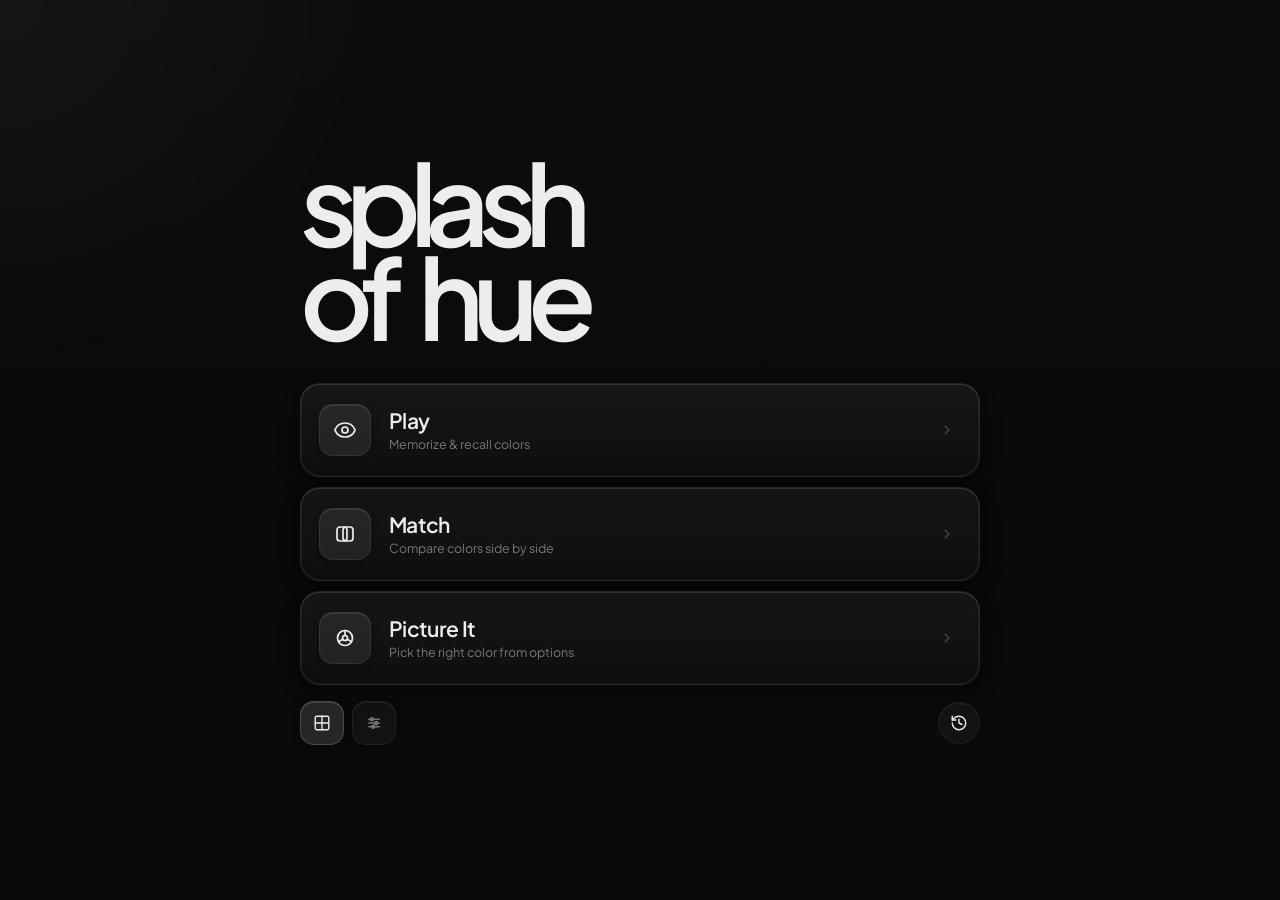
==== commit c50dc9e7: "Simplify: remove dead code, fix DOM thrashing, extract shared helpers - PostHog script now async (wa" ====
--- a/public/index.html
+++ b/public/index.html
@@ -262,7 +262,7 @@
   }
   .mode-list {
     display: grid;
-    gap: 12px;
+    gap: 10px;
     background: transparent;
     border: none;
     border-radius: 0;
@@ -270,41 +270,65 @@
   }
   .mode-row {
     width: 100%;
-    padding: 18px 20px 18px 16px;
-    border-radius: 24px;
-    background: var(--surface-raised);
+    padding: 20px 22px 20px 18px;
+    border-radius: 20px;
+    background: linear-gradient(
+      to bottom,
+      rgba(255, 255, 255, 0.055),
+      rgba(255, 255, 255, 0.025)
+    );
     color: var(--text);
-    border: 1px solid rgba(255, 255, 255, 0.07);
+    border: 1px solid rgba(255, 255, 255, 0.09);
     box-shadow:
-      var(--glow-inner-strong),
+      inset 0 1px 0 rgba(255, 255, 255, 0.09),
       inset 0 0 0 1px rgba(255, 255, 255, 0.03),
-      var(--shadow-card);
-    display: grid;
-    grid-template-columns: 56px 1fr 20px;
+      0 2px 8px rgba(0, 0, 0, 0.2),
+      0 8px 24px rgba(0, 0, 0, 0.16);
+    display: grid;
+    grid-template-columns: 52px 1fr 20px;
     align-items: center;
-    gap: 16px;
+    gap: 18px;
     text-align: left;
     transition:
-      background var(--duration-fast) var(--ease-out),
-      border-color var(--duration-fast) var(--ease-out),
-      box-shadow var(--duration-normal) var(--ease-out);
+      background var(--duration-normal) var(--ease-out),
+      border-color var(--duration-normal) var(--ease-out),
+      box-shadow var(--duration-normal) var(--ease-out),
+      transform var(--duration-fast) var(--ease-out);
   }
   .mode-row:hover {
-    background: var(--surface-elevated);
-    border-color: rgba(255, 255, 255, 0.12);
+    background: linear-gradient(
+      to bottom,
+      rgba(255, 255, 255, 0.075),
+      rgba(255, 255, 255, 0.04)
+    );
+    border-color: rgba(255, 255, 255, 0.15);
+    box-shadow:
+      inset 0 1px 0 rgba(255, 255, 255, 0.12),
+      inset 0 0 0 1px rgba(255, 255, 255, 0.04),
+      0 4px 12px rgba(0, 0, 0, 0.25),
+      0 12px 32px rgba(0, 0, 0, 0.2);
+    transform: translateY(-1px);
   }
   .mode-row:active {
-    background: var(--surface-raised);
+    transform: scale(0.985);
+    background: linear-gradient(
+      to bottom,
+      rgba(255, 255, 255, 0.05),
+      rgba(255, 255, 255, 0.02)
+    );
   }
   .mode-icon {
-    width: 56px;
-    height: 56px;
+    width: 52px;
+    height: 52px;
     display: grid;
     place-items: center;
-    color: var(--text-dim);
-    background: rgba(255, 255, 255, 0.05);
-    border: 1px solid rgba(255, 255, 255, 0.04);
-    border-radius: 18px;
+    color: var(--text);
+    background: rgba(255, 255, 255, 0.08);
+    border: 1px solid rgba(255, 255, 255, 0.08);
+    border-radius: 14px;
+    box-shadow:
+      inset 0 1px 0 rgba(255, 255, 255, 0.1),
+      0 2px 6px rgba(0, 0, 0, 0.2);
   }
   .mode-icon svg,
   .utility-history svg,
@@ -319,33 +343,41 @@
   }
   .mode-body {
     display: grid;
-    gap: 0;
+    gap: 2px;
   }
   .mode-title {
-    font-size: clamp(1.36rem, 3.6vw, 1.72rem);
-    letter-spacing: -0.05em;
+    font-size: clamp(1.1rem, 3vw, 1.32rem);
+    letter-spacing: -0.03em;
     font-weight: 600;
+    line-height: 1.2;
+  }
+  .mode-desc {
+    font-size: 0.78rem;
+    color: var(--text-muted);
+    font-weight: 400;
+    letter-spacing: 0;
+    line-height: 1.3;
   }
   .mode-arrow {
-    color: rgba(255, 255, 255, 0.18);
+    color: rgba(255, 255, 255, 0.22);
     display: grid;
     place-items: center;
   }
   .mode-arrow svg {
-    width: 18px;
-    height: 18px;
+    width: 16px;
+    height: 16px;
     stroke: currentColor;
     fill: none;
-    stroke-width: 1.8;
+    stroke-width: 2;
     stroke-linecap: round;
     stroke-linejoin: round;
-    transition: transform var(--duration-fast) var(--ease-out);
+    transition: transform var(--duration-fast) var(--ease-out), color var(--duration-fast);
   }
   .mode-row:hover .mode-arrow {
-    color: rgba(255, 255, 255, 0.35);
+    color: rgba(255, 255, 255, 0.5);
   }
   .mode-row:hover .mode-arrow svg {
-    transform: translateX(2px);
+    transform: translateX(3px);
   }
   .menu-tools {
     display: flex;
@@ -370,27 +402,35 @@
     place-items: center;
     background: rgba(255, 255, 255, 0.04);
     color: var(--text-muted);
-    border: 1px solid rgba(255, 255, 255, 0.05);
-    border-radius: 16px;
+    border: 1px solid rgba(255, 255, 255, 0.06);
+    border-radius: 14px;
     padding: 0;
     font-size: 0;
     line-height: 1;
     transform: none;
-    box-shadow: var(--glow-inner);
+    box-shadow:
+      inset 0 1px 0 rgba(255, 255, 255, 0.06),
+      0 2px 6px rgba(0, 0, 0, 0.15);
     transition:
       background var(--duration-fast) var(--ease-out),
       border-color var(--duration-fast) var(--ease-out),
-      color var(--duration-fast);
+      color var(--duration-fast),
+      box-shadow var(--duration-fast) var(--ease-out);
   }
   button.picker-chip:hover {
-    background: rgba(255, 255, 255, 0.07);
-    border-color: rgba(255, 255, 255, 0.08);
+    background: rgba(255, 255, 255, 0.08);
+    border-color: rgba(255, 255, 255, 0.12);
+    box-shadow:
+      inset 0 1px 0 rgba(255, 255, 255, 0.08),
+      0 4px 10px rgba(0, 0, 0, 0.2);
   }
   button.picker-chip.active {
-    background: rgba(255, 255, 255, 0.1);
+    background: rgba(255, 255, 255, 0.12);
     color: var(--text);
-    border-color: rgba(255, 255, 255, 0.12);
-    box-shadow: var(--glow-inner-strong);
+    border-color: rgba(255, 255, 255, 0.16);
+    box-shadow:
+      inset 0 1px 0 rgba(255, 255, 255, 0.12),
+      0 2px 8px rgba(0, 0, 0, 0.2);
   }
   button.picker-chip svg {
     width: 18px;
@@ -1331,7 +1371,6 @@
     position: fixed;
     bottom: calc(env(safe-area-inset-bottom, 0px) + var(--space-5));
     left: 50%;
-    translate: -50% 0;
     background: var(--surface-elevated);
     border: 1px solid rgba(255, 255, 255, 0.1);
     border-radius: var(--radius);
@@ -1388,7 +1427,7 @@
     .countdown-num { transition: none; }
   }
 </style>
-<script src="https://us-assets.i.posthog.com/static/array.js"></script>
+<script src="https://us-assets.i.posthog.com/static/array.js" async></script>
 <script src="analytics.js"></script>
 </head>
 <body>
@@ -1408,15 +1447,15 @@
           <button class="mode-row" onclick="startGame('play')">
             <span class="mode-icon" aria-hidden="true">
               <svg viewBox="0 0 24 24">
-                <path d="M4.5 12c1.5-4 4.2-6 7.5-6s6 2 7.5 6c-1.5 4-4.2 6-7.5 6s-6-2-7.5-6z"></path>
+                <path d="M2.062 12.348a1 1 0 0 1 0-.696 10.75 10.75 0 0 1 19.876 0 1 1 0 0 1 0 .696 10.75 10.75 0 0 1-19.876 0"></path>
                 <circle cx="12" cy="12" r="3"></circle>
-                <circle cx="12" cy="12" r="1.2" fill="currentColor" stroke="none"></circle>
               </svg>
             </span>
             <span class="mode-body">
               <span class="mode-title">Play</span>
+              <span class="mode-desc">Memorize &amp; recall colors</span>
             </span>
-            <span class="mode-arrow"><svg viewBox="0 0 24 24"><path d="M9 6l6 6-6 6"></path></svg></span>
+            <span class="mode-arrow"><svg viewBox="0 0 24 24"><path d="m9 18 6-6-6-6"></path></svg></span>
           </button>
           <button class="mode-row" onclick="startGame('match')">
             <span class="mode-icon" aria-hidden="true">
@@ -1427,8 +1466,9 @@
             </span>
             <span class="mode-body">
               <span class="mode-title">Match</span>
+              <span class="mode-desc">Compare colors side by side</span>
             </span>
-            <span class="mode-arrow"><svg viewBox="0 0 24 24"><path d="M9 6l6 6-6 6"></path></svg></span>
+            <span class="mode-arrow"><svg viewBox="0 0 24 24"><path d="m9 18 6-6-6-6"></path></svg></span>
           </button>
           <button class="mode-row" onclick="startGame('picture')">
             <span class="mode-icon" aria-hidden="true">
@@ -1442,18 +1482,18 @@
             </span>
             <span class="mode-body">
               <span class="mode-title">Picture It</span>
+              <span class="mode-desc">Pick the right color from options</span>
             </span>
-            <span class="mode-arrow"><svg viewBox="0 0 24 24"><path d="M9 6l6 6-6 6"></path></svg></span>
+            <span class="mode-arrow"><svg viewBox="0 0 24 24"><path d="m9 18 6-6-6-6"></path></svg></span>
           </button>
         </div>
         <div class="menu-tools">
           <div class="picker-segment" role="group" aria-label="Picker">
             <button type="button" class="picker-chip" id="pickerFieldBtn" onclick="setPicker('field')" aria-label="Field picker">
               <svg viewBox="0 0 24 24" aria-hidden="true">
-                <rect x="4" y="4" width="16" height="16" rx="3"></rect>
-                <line x1="12" y1="4" x2="12" y2="20"></line>
-                <line x1="4" y1="12" x2="20" y2="12"></line>
-                <circle cx="15" cy="9" r="1.5" fill="currentColor" stroke="none"></circle>
+                <path d="M12 3v18"></path>
+                <path d="M3 12h18"></path>
+                <rect x="3" y="3" width="18" height="18" rx="2"></rect>
               </svg>
             </button>
             <button type="button" class="picker-chip" id="pickerSlidersBtn" onclick="setPicker('sliders')" aria-label="Sliders picker">
@@ -1469,9 +1509,9 @@
           </div>
           <button class="secondary icon-btn utility-history" onclick="showHistory()" aria-label="History">
             <svg viewBox="0 0 24 24" aria-hidden="true">
-              <path d="M12 7v5l3 2.5"></path>
-              <path d="M20 12a8 8 0 1 1-2.34-5.66"></path>
-              <path d="M20 4.5v3.5h-3.5"></path>
+              <path d="M3 12a9 9 0 1 0 9-9 9.75 9.75 0 0 0-6.74 2.74L3 8"></path>
+              <path d="M3 3v5h5"></path>
+              <path d="M12 7v5l4 2"></path>
             </svg>
           </button>
         </div>
@@ -1522,7 +1562,7 @@
         <div id="pickerContainer"></div>
         <button id="confirmBtn" class="confirm-btn" onclick="confirmPick()" aria-label="Lock in guess">
           <svg viewBox="0 0 24 24" aria-hidden="true">
-            <path d="M5.5 12.5l4.5 4.5 8.5-9.5"></path>
+            <path d="M20 6 9 17l-5-5"></path>
           </svg>
         </button>
       </div>
@@ -1550,7 +1590,7 @@
     </div>
     <div class="btn-row" style="justify-content:space-between">
       <button class="ghost icon-btn" onclick="goMenu()" aria-label="Quit round">
-        <svg viewBox="0 0 24 24" aria-hidden="true"><path d="M15 18l-6-6 6-6"></path></svg>
+        <svg viewBox="0 0 24 24" aria-hidden="true"><path d="m15 18-6-6 6-6"></path></svg>
       </button>
       <button onclick="continueAfterReveal()">Continue</button>
     </div>
@@ -1576,14 +1616,16 @@
     <div class="btn-row results-actions">
       <button class="secondary results-icon-btn" onclick="goMenu()" aria-label="Menu">
         <svg viewBox="0 0 24 24" aria-hidden="true">
-          <path d="M4.5 11.5L12 5l7.5 6.5"></path>
-          <path d="M7 10v8.5h10V10"></path>
+          <path d="M15 21v-8a1 1 0 0 0-1-1h-4a1 1 0 0 0-1 1v8"></path>
+          <path d="M3 10a2 2 0 0 1 .709-1.528l7-6a2 2 0 0 1 2.582 0l7 6A2 2 0 0 1 21 10v9a2 2 0 0 1-2 2H5a2 2 0 0 1-2-2z"></path>
         </svg>
       </button>
       <button class="secondary results-icon-btn" onclick="startGame(lastMode)" aria-label="Play again">
         <svg viewBox="0 0 24 24" aria-hidden="true">
-          <path d="M19.5 12a7.5 7.5 0 1 1-2.2-5.3"></path>
-          <path d="M19.5 4.5v4h-4"></path>
+          <path d="M3 12a9 9 0 0 1 9-9 9.75 9.75 0 0 1 6.74 2.74L21 8"></path>
+          <path d="M21 3v5h-5"></path>
+          <path d="M21 12a9 9 0 0 1-9 9 9.75 9.75 0 0 1-6.74-2.74L3 16"></path>
+          <path d="M8 16H3v5"></path>
         </svg>
       </button>
     </div>
@@ -1596,7 +1638,7 @@
     <div class="history-top">
       <button class="icon-btn" onclick="goMenu()" aria-label="Back to menu">
         <svg viewBox="0 0 24 24" aria-hidden="true">
-          <path d="M15 18l-6-6 6-6"></path>
+          <path d="m15 18-6-6 6-6"></path>
         </svg>
       </button>
     </div>
@@ -1616,20 +1658,20 @@
 // --- Icon Registry ---
 // 24×24 viewBox · 1.7px stroke · round caps/joins · color-perception themed
 const ICONS = {
-  // Game modes
-  play:     '<path d="M4.5 12c1.5-4 4.2-6 7.5-6s6 2 7.5 6c-1.5 4-4.2 6-7.5 6s-6-2-7.5-6z"/><circle cx="12" cy="12" r="3"/><circle cx="12" cy="12" r="1.2" fill="currentColor" stroke="none"/>',
+  // Game modes — Lucide "eye" for Play; Match & Picture need custom Figma design
+  play:     '<path d="M2.062 12.348a1 1 0 0 1 0-.696 10.75 10.75 0 0 1 19.876 0 1 1 0 0 1 0 .696 10.75 10.75 0 0 1-19.876 0"/><circle cx="12" cy="12" r="3"/>',
   match:    '<rect x="4" y="5" width="10" height="14" rx="3"/><rect x="10" y="5" width="10" height="14" rx="3"/>',
   picture:  '<circle cx="12" cy="12" r="7.5"/><circle cx="12" cy="12" r="2.5"/><path d="M12 4.5v5"/><path d="M5.5 15.75l4.33-2.5"/><path d="M18.5 15.75l-4.33-2.5"/>',
-  // Picker tools
-  field:    '<rect x="4" y="4" width="16" height="16" rx="3"/><line x1="12" y1="4" x2="12" y2="20"/><line x1="4" y1="12" x2="20" y2="12"/><circle cx="15" cy="9" r="1.5" fill="currentColor" stroke="none"/>',
+  // Picker tools — Lucide "grid-2x2" for Field; Sliders needs custom Figma design
+  field:    '<path d="M12 3v18"/><path d="M3 12h18"/><rect x="3" y="3" width="18" height="18" rx="2"/>',
   sliders:  '<line x1="5" y1="7" x2="19" y2="7"/><line x1="5" y1="12" x2="19" y2="12"/><line x1="5" y1="17" x2="19" y2="17"/><circle cx="9" cy="7" r="2"/><circle cx="15" cy="12" r="2"/><circle cx="11" cy="17" r="2"/>',
-  // Navigation & actions
-  confirm:  '<path d="M5.5 12.5l4.5 4.5 8.5-9.5"/>',
-  history:  '<path d="M12 7v5l3 2.5"/><path d="M20 12a8 8 0 1 1-2.34-5.66"/><path d="M20 4.5v3.5h-3.5"/>',
-  home:     '<path d="M4.5 11.5L12 5l7.5 6.5"/><path d="M7 10v8.5h10V10"/>',
-  replay:   '<path d="M19.5 12a7.5 7.5 0 1 1-2.2-5.3"/><path d="M19.5 4.5v4h-4"/>',
-  back:     '<path d="M15 18l-6-6 6-6"/>',
-  forward:  '<path d="M9 6l6 6-6 6"/>',
+  // Navigation & actions — all Lucide
+  confirm:  '<path d="M20 6 9 17l-5-5"/>',
+  history:  '<path d="M3 12a9 9 0 1 0 9-9 9.75 9.75 0 0 0-6.74 2.74L3 8"/><path d="M3 3v5h5"/><path d="M12 7v5l4 2"/>',
+  home:     '<path d="M15 21v-8a1 1 0 0 0-1-1h-4a1 1 0 0 0-1 1v8"/><path d="M3 10a2 2 0 0 1 .709-1.528l7-6a2 2 0 0 1 2.582 0l7 6A2 2 0 0 1 21 10v9a2 2 0 0 1-2 2H5a2 2 0 0 1-2-2z"/>',
+  replay:   '<path d="M3 12a9 9 0 0 1 9-9 9.75 9.75 0 0 1 6.74 2.74L21 8"/><path d="M21 3v5h-5"/><path d="M21 12a9 9 0 0 1-9 9 9.75 9.75 0 0 1-6.74-2.74L3 16"/><path d="M8 16H3v5"/>',
+  back:     '<path d="m15 18-6-6 6-6"/>',
+  forward:  '<path d="m9 18 6-6-6-6"/>',
 };
 
 function icon(name, ariaHidden = true) {
@@ -1679,7 +1721,7 @@
   updatePickerControl();
   if (document.body.dataset.screen === 'pick' && lastMode && lastMode !== 'picture') {
     renderPicker();
-    updatePickUI();
+    initPickStage();
   }
 }
 
@@ -1758,6 +1800,29 @@
   if (score >= 5.5) return 'tier-strong';
   if (score >= 2.5) return 'tier-learning';
   return 'tier-rough';
+}
+
+function totalTierClass(score) {
+  if (score >= 42) return 'tier-elite';
+  if (score >= 35) return 'tier-strong';
+  if (score >= 25) return 'tier-solid';
+  return '';
+}
+
+function animateScore(el, target, minDur, maxDur, scale) {
+  if (matchMedia('(prefers-reduced-motion: reduce)').matches) {
+    el.textContent = target.toFixed(1);
+    return;
+  }
+  const duration = Math.min(maxDur, Math.max(minDur, target * scale));
+  const start = performance.now();
+  function tick(now) {
+    const t = Math.min(1, (now - start) / duration);
+    const eased = 1 - Math.pow(1 - t, 3);
+    el.textContent = (eased * target).toFixed(1);
+    if (t < 1) requestAnimationFrame(tick);
+  }
+  requestAnimationFrame(tick);
 }
 
 function formatSigned(value) {
@@ -2103,10 +2168,12 @@
   const confirmBtn = document.getElementById('confirmBtn');
   confirmBtn.innerHTML = confirmIconMarkup();
   confirmBtn.setAttribute('aria-label', lastMode === 'picture' ? 'Confirm choice' : 'Lock in guess');
-  updatePickUI();
-}
-
-function updatePickUI() {
+  initPickStage();
+}
+
+function initPickStage() {
+  const area = document.getElementById('swatchArea');
+  const guessCss = hsbToHsl(currentHSB.h, currentHSB.s, currentHSB.b);
   document.getElementById('pickProgress').textContent = `${currentPick + 1}/5`;
   document.getElementById('pickModeEyebrow').textContent = pickEyebrow(lastMode);
   document.getElementById('pickerTypeNote').textContent = lastMode === 'picture' ? 'No picker' : pickerLabel(pickerType);
@@ -2115,14 +2182,11 @@
     : pickerType === 'field'
       ? 'Hue plus saturation and brightness'
       : 'Channel-by-channel matching';
-  const area = document.getElementById('swatchArea');
-  const guessCss = hsbToHsl(currentHSB.h, currentHSB.s, currentHSB.b);
-  const pickReadout = document.getElementById('pickReadout');
+  document.getElementById('pickReadout').textContent = '';
 
   if (lastMode === 'picture') {
     const tc = targetColors[currentPick];
     const choices = pictureOptionsFor(currentPick);
-    pickReadout.textContent = '';
     area.innerHTML = `
       <div class="picture-stage">
         <div class="picture-target">${formatHSBCompact(tc)}</div>
@@ -2136,7 +2200,6 @@
   } else if (lastMode === 'match') {
     const tc = targetColors[currentPick];
     const targetCss = hsbToHsl(tc.h, tc.s, tc.b);
-    pickReadout.textContent = '';
     area.innerHTML = `
       <div class="stage-frame">
         <div class="match-compare">
@@ -2149,17 +2212,27 @@
             <div class="match-compare-label">Your guess</div>
           </div>
         </div>
-      </div>
-    `;
+      </div>`;
     document.getElementById('confirmBtn').disabled = false;
   } else {
-    pickReadout.textContent = '';
     area.innerHTML = `
       <div class="stage-frame">
         <div class="preview-swatch" id="previewSwatch" style="background:${guessCss}"></div>
       </div>`;
     document.getElementById('confirmBtn').disabled = false;
   }
+}
+
+function updatePickUI() {
+  const guessCss = hsbToHsl(currentHSB.h, currentHSB.s, currentHSB.b);
+  if (lastMode === 'match') {
+    const el = document.getElementById('guessSwatch');
+    if (el) { el.style.background = guessCss; return; }
+  } else if (lastMode !== 'picture') {
+    const el = document.getElementById('previewSwatch');
+    if (el) { el.style.background = guessCss; return; }
+  }
+  initPickStage();
 }
 
 function confirmPick() {
@@ -2186,9 +2259,7 @@
       if (opts[i].h === target.h && opts[i].s === target.s && opts[i].b === target.b) { correctIdx = i; break; }
     }
   }
-  result._mode = lastMode;
-  result._pickerType = lastMode === 'picture' ? 'none' : pickerType;
-  analytics.roundCompleted(currentPick, result, lastMode === 'picture' ? selectedChoice : null, correctIdx);
+  analytics.roundCompleted(currentPick, result, lastMode, lastMode === 'picture' ? 'none' : pickerType, lastMode === 'picture' ? selectedChoice : null, correctIdx);
 
   showReveal(result, currentPick);
 }
@@ -2204,20 +2275,7 @@
   const scoreEl = document.getElementById('revealScore');
   scoreEl.className = 'reveal-score-num';
   scoreEl.style.color = hsbToHsl(result.target.h, result.target.s, result.target.b);
-  const target = result.score;
-  if (matchMedia('(prefers-reduced-motion: reduce)').matches) {
-    scoreEl.textContent = target.toFixed(1);
-  } else {
-    const duration = Math.min(500, Math.max(200, target * 50));
-    const start = performance.now();
-    function tick(now) {
-      const t = Math.min(1, (now - start) / duration);
-      const eased = 1 - Math.pow(1 - t, 3);
-      scoreEl.textContent = (eased * target).toFixed(1);
-      if (t < 1) requestAnimationFrame(tick);
-    }
-    requestAnimationFrame(tick);
-  }
+  animateScore(scoreEl, result.score, 200, 500, 50);
   document.getElementById('revealTarget').style.background =
     hsbToHsl(result.target.h, result.target.s, result.target.b);
   document.getElementById('revealGuess').style.background =
@@ -2386,12 +2444,12 @@
     hueThumb.style.left = (pct * 100) + '%';
   }
 
+  let _sbW = 0, _sbH = 0;
   function drawSB() {
     const rect = sbField.getBoundingClientRect();
     const w = Math.round(rect.width);
     const h = Math.round(rect.height);
-    sbCanvas.width = w;
-    sbCanvas.height = h;
+    if (w !== _sbW || h !== _sbH) { sbCanvas.width = w; sbCanvas.height = h; _sbW = w; _sbH = h; }
     const ctx = sbCanvas.getContext('2d');
 
     // HSB SB field using gradient overlays (much faster than pixel-by-pixel)
@@ -2461,33 +2519,15 @@
   document.getElementById('resultsMeta').textContent = lastMode === 'picture'
     ? `${modeLabel(lastMode)} · no picker`
     : `${modeLabel(lastMode)} · ${pickerLabel(pickerType)} picker`;
+  const tier = totalTierClass(data.total_score);
   const tierEl = document.getElementById('scoreTier');
   tierEl.textContent = scoreTierText(data.total_score);
-  tierEl.className = 'score-tier';
-  if (data.total_score >= 42) tierEl.classList.add('tier-elite');
-  else if (data.total_score >= 35) tierEl.classList.add('tier-strong');
-  else if (data.total_score >= 25) tierEl.classList.add('tier-solid');
+  tierEl.className = 'score-tier' + (tier ? ` ${tier}` : '');
   updateAdvancedHint();
 
   const scoreEl = document.getElementById('totalScore');
-  scoreEl.className = 'total-score';
-  if (data.total_score >= 42) scoreEl.classList.add('tier-elite');
-  else if (data.total_score >= 35) scoreEl.classList.add('tier-strong');
-  else if (data.total_score >= 25) scoreEl.classList.add('tier-solid');
-  const target = data.total_score;
-  if (matchMedia('(prefers-reduced-motion: reduce)').matches) {
-    scoreEl.textContent = target.toFixed(1);
-  } else {
-    const duration = Math.min(800, Math.max(300, target * 16));
-    const start = performance.now();
-    function tick(now) {
-      const t = Math.min(1, (now - start) / duration);
-      const eased = 1 - Math.pow(1 - t, 3);
-      scoreEl.textContent = (eased * target).toFixed(1);
-      if (t < 1) requestAnimationFrame(tick);
-    }
-    requestAnimationFrame(tick);
-  }
+  scoreEl.className = 'total-score' + (tier ? ` ${tier}` : '');
+  animateScore(scoreEl, data.total_score, 300, 800, 16);
 
   const feedbackEl = document.getElementById('totalFeedback');
   feedbackEl.textContent = totalFeedbackText(data.total_score);
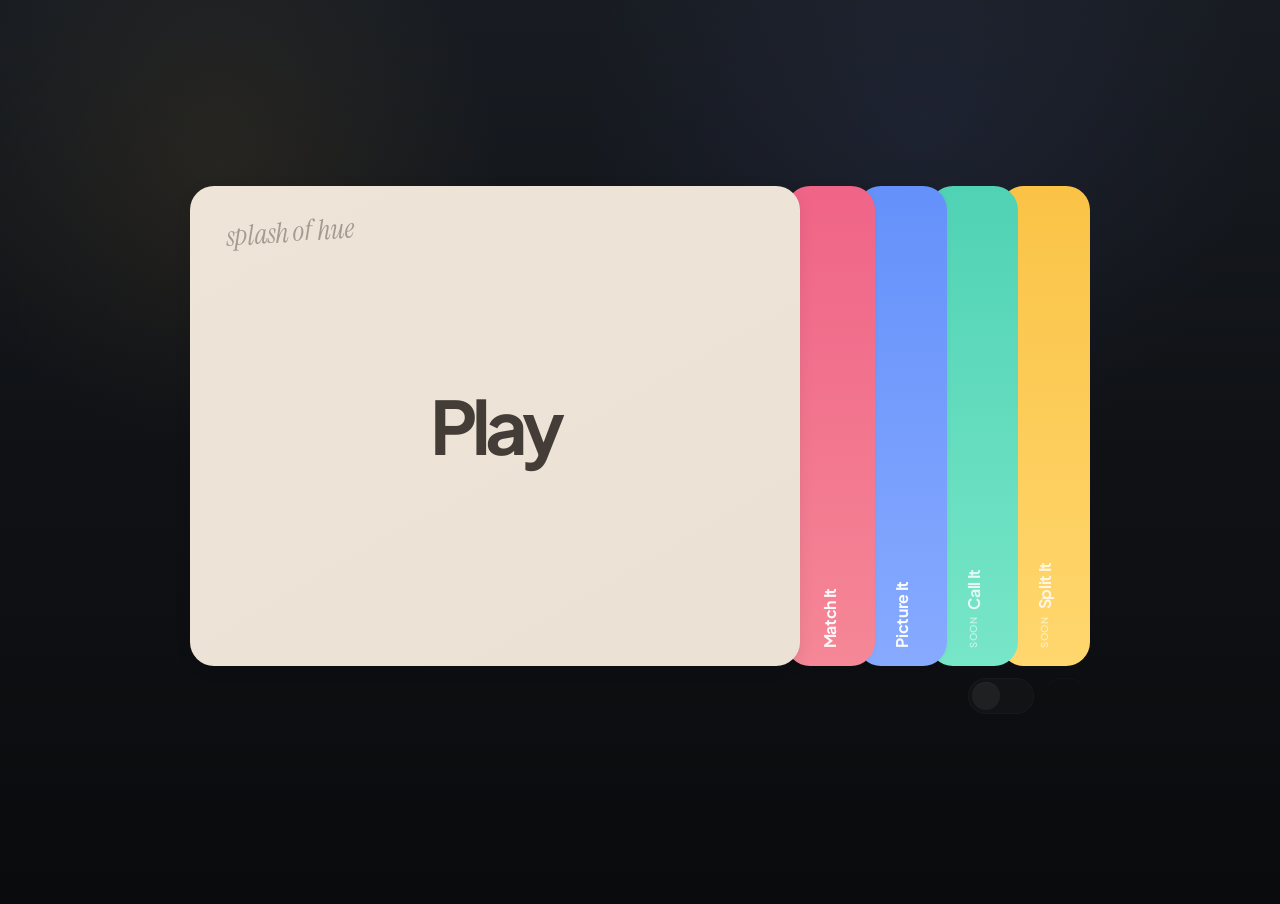
==== commit c8adc296: "Homepage, PWA icons, auto-grader pipeline, frontend polish, milestones" ====
--- a/public/index.html
+++ b/public/index.html
@@ -2,13 +2,21 @@
 <html lang="en">
 <head>
 <meta charset="UTF-8">
-<meta name="viewport" content="width=device-width, initial-scale=1.0, user-scalable=no">
+<meta name="viewport" content="width=device-width, initial-scale=1.0, viewport-fit=cover, user-scalable=no">
 <title>splash of hue</title>
-<meta name="theme-color" content="#0a0a0a">
+<meta name="application-name" content="Splash Hue">
+<meta name="apple-mobile-web-app-title" content="Splash Hue">
+<meta name="theme-color" content="#08090b">
+<link rel="icon" type="image/svg+xml" href="/favicon.svg">
+<link rel="icon" type="image/png" sizes="16x16" href="/favicon-16.png">
+<link rel="icon" type="image/png" sizes="32x32" href="/favicon-32.png">
+<link rel="apple-touch-icon" sizes="180x180" href="/apple-touch-icon.png">
+<link rel="manifest" href="/manifest.json">
 
 <link rel="preconnect" href="https://fonts.googleapis.com">
 <link rel="preconnect" href="https://fonts.gstatic.com" crossorigin>
-<link href="https://fonts.googleapis.com/css2?family=Plus+Jakarta+Sans:wght@400;500;600;700&display=swap" rel="stylesheet">
+<link href="https://fonts.googleapis.com/css2?family=Plus+Jakarta+Sans:wght@400;500;600;700&family=Instrument+Serif:ital@0;1&display=swap" rel="stylesheet">
+<link rel="stylesheet" href="home.css">
 
 <style>
   *, *::before, *::after { box-sizing: border-box; margin: 0; padding: 0; }
@@ -78,6 +86,7 @@
     --shadow-panel: 0 20px 60px rgba(0, 0, 0, 0.2);
     --shell-max: 1180px;
     --content-max: 560px;
+    --font-display: 'Plus Jakarta Sans', -apple-system, BlinkMacSystemFont, system-ui, sans-serif;
   }
 
   html { background: var(--bg); }
@@ -86,9 +95,11 @@
     font-family: 'Plus Jakarta Sans', -apple-system, BlinkMacSystemFont, system-ui, sans-serif;
     font-weight: 400;
     background:
-      radial-gradient(circle at top left, rgba(255, 255, 255, 0.035), transparent 24%),
-      linear-gradient(180deg, #0d0d0d 0%, #090909 58%, #0a0a0a 100%);
+      radial-gradient(circle at 17% 18%, rgba(194, 147, 58, 0.1), transparent 22%),
+      radial-gradient(circle at 72% 14%, rgba(86, 103, 182, 0.12), transparent 28%),
+      linear-gradient(180deg, #181c22 0%, #101216 46%, #0a0b0d 100%);
     color: var(--text);
+    min-height: 100svh;
     min-height: 100dvh;
     display: flex;
     flex-direction: column;
@@ -112,7 +123,9 @@
     z-index: -1;
   }
   body::before {
-    background: radial-gradient(circle at top center, rgba(255, 255, 255, 0.03), transparent 38%);
+    background:
+      linear-gradient(180deg, rgba(255, 255, 255, 0.02), transparent 28%),
+      radial-gradient(circle at 50% 20%, rgba(255, 255, 255, 0.02), transparent 34%);
     opacity: 1;
   }
   body::after { display: none; }
@@ -124,6 +137,7 @@
   .screen {
     display: none;
     width: 100%;
+    min-height: 100svh;
     min-height: 100dvh;
     padding: var(--space-5);
     align-items: center;
@@ -194,6 +208,10 @@
   }
   button:active { transform: scale(0.97); box-shadow: 0 1px 4px rgba(0, 0, 0, 0.2); }
   button:disabled { opacity: 0.4; cursor: not-allowed; transform: none; box-shadow: none; }
+  button:focus-visible {
+    outline: 2px solid rgba(244, 237, 227, 0.92);
+    outline-offset: 3px;
+  }
   button.secondary {
     background: rgba(255, 255, 255, 0.04);
     color: var(--text);
@@ -210,6 +228,13 @@
     border: 1px solid rgba(255, 255, 255, 0.08);
     box-shadow: none;
   }
+  button.picker-chip:focus-visible,
+  button.secondary.utility-history:focus-visible {
+    outline: none;
+    box-shadow:
+      0 0 0 3px rgba(244, 237, 227, 0.14),
+      inset 0 1px 0 rgba(255, 255, 255, 0.1);
+  }
   button.ghost:hover {
     background: rgba(255, 255, 255, 0.04);
     border-color: rgba(255, 255, 255, 0.12);
@@ -221,253 +246,130 @@
     justify-content: center;
   }
 
-  #menu {
-    padding-block: clamp(var(--space-6), 6vw, var(--space-9));
+  /* ═══════ MENU ═══════ */
+  #menu.active {
+    padding: 0;
+    min-height: 100dvh;
+    display: flex;
+    align-items: stretch;
+    justify-content: flex-start;
   }
   .menu-shell {
-    width: min(100%, 680px);
+    width: min(100%, 1320px);
+    min-height: 100dvh;
+    margin: 0 auto;
+    padding: clamp(var(--space-4), 3.2vw, var(--space-7));
+    padding-top: calc(env(safe-area-inset-top, 0px) + clamp(var(--space-4), 4vw, var(--space-6)));
+    padding-bottom: calc(env(safe-area-inset-bottom, 0px) + clamp(var(--space-4), 4vw, var(--space-6)));
+    position: relative;
+    display: flex;
+    flex-direction: column;
+  }
+  .menu-dock {
+    padding: 0;
+    display: flex;
+    gap: 8px;
+    align-items: center;
+    justify-content: center;
+    background: transparent;
+    border: none;
+    border-radius: 0;
+    box-shadow: none;
+  }
+  .menu-dock-copy { display: none; }
+  .menu-dock-title { display: none; }
+  .menu-dock-actions {
+    display: flex;
+    gap: 10px;
+    align-items: center;
+    flex-wrap: nowrap;
+    width: auto;
+    justify-content: flex-end;
+  }
+  .picker-segment {
+    display: inline-flex;
+    gap: 2px;
+    flex: 0 1 auto;
+    padding: 3px;
+    background: rgba(255, 255, 255, 0.05);
+    border: 1px solid rgba(255, 255, 255, 0.06);
+    border-radius: 999px;
+    box-shadow: none;
+  }
+  button.picker-chip {
+    width: 28px;
+    height: 28px;
     display: grid;
-    gap: clamp(var(--space-5), 4vw, 40px);
-  }
-  .hero-panel {
+    place-items: center;
+    background: transparent;
+    color: rgba(237, 237, 237, 0.58);
+    border: none;
+    border-radius: 999px;
     padding: 0;
+    font-size: inherit;
+    line-height: normal;
+    transform: none;
+    box-shadow: none;
+    transition:
+      background var(--duration-fast) var(--ease-out),
+      color var(--duration-fast),
+      box-shadow var(--duration-fast) var(--ease-out);
+  }
+  button.picker-chip:hover {
+    background: rgba(255, 255, 255, 0.045);
+    color: rgba(237, 237, 237, 0.88);
+  }
+  button.picker-chip.active {
+    background: rgba(255, 255, 255, 0.13);
+    color: var(--text);
+    box-shadow: inset 0 1px 0 rgba(255, 255, 255, 0.08);
+  }
+  .picker-chip-icon {
+    width: 18px; height: 18px;
+    display: grid; place-items: center;
+    background: transparent;
+    border: none; box-shadow: none;
+  }
+  button.picker-chip.active .picker-chip-icon {
+    background: transparent;
+    border-color: transparent;
+  }
+  .picker-chip-copy { display: none; }
+  .picker-chip-note { display: none; }
+  button.picker-chip svg {
+    width: 18px; height: 18px;
+    display: block;
+    stroke-linecap: round; stroke-linejoin: round;
+  }
+  button.picker-chip:active {
+    transform: none;
+    opacity: 1;
+  }
+  .utility-history {
+    width: 28px; height: 28px;
+    display: inline-flex;
+    align-items: center; justify-content: center;
+    gap: 0; padding: 0;
+    border-radius: 999px;
     background: transparent;
     border: none;
     box-shadow: none;
-    border-radius: 0;
-  }
-  .hero-heading {
-    max-width: 36rem;
-  }
-  .hero-heading h1 {
-    font-size: clamp(4rem, 13vw, 7rem);
-    line-height: 0.84;
-    letter-spacing: -0.1em;
-    font-weight: 600;
-  }
-  .hero-heading h1 > span { display: block; }
-  .hero-line {
-    word-spacing: 0.14em;
-    white-space: nowrap;
-  }
-  .menu-main { display: block; }
-  .menu-stage {
-    padding: 0;
-    display: grid;
-    gap: 14px;
+  }
+  button.secondary.utility-history {
+    border: none;
     background: transparent;
-    border: none;
-    box-shadow: none;
-    border-radius: 0;
-  }
-  .mode-list {
-    display: grid;
-    gap: 10px;
-    background: transparent;
-    border: none;
-    border-radius: 0;
-    overflow: visible;
-  }
-  .mode-row {
-    width: 100%;
-    padding: 20px 22px 20px 18px;
-    border-radius: 20px;
-    background: linear-gradient(
-      to bottom,
-      rgba(255, 255, 255, 0.055),
-      rgba(255, 255, 255, 0.025)
-    );
-    color: var(--text);
-    border: 1px solid rgba(255, 255, 255, 0.09);
-    box-shadow:
-      inset 0 1px 0 rgba(255, 255, 255, 0.09),
-      inset 0 0 0 1px rgba(255, 255, 255, 0.03),
-      0 2px 8px rgba(0, 0, 0, 0.2),
-      0 8px 24px rgba(0, 0, 0, 0.16);
-    display: grid;
-    grid-template-columns: 52px 1fr 20px;
-    align-items: center;
-    gap: 18px;
-    text-align: left;
-    transition:
-      background var(--duration-normal) var(--ease-out),
-      border-color var(--duration-normal) var(--ease-out),
-      box-shadow var(--duration-normal) var(--ease-out),
-      transform var(--duration-fast) var(--ease-out);
-  }
-  .mode-row:hover {
-    background: linear-gradient(
-      to bottom,
-      rgba(255, 255, 255, 0.075),
-      rgba(255, 255, 255, 0.04)
-    );
-    border-color: rgba(255, 255, 255, 0.15);
-    box-shadow:
-      inset 0 1px 0 rgba(255, 255, 255, 0.12),
-      inset 0 0 0 1px rgba(255, 255, 255, 0.04),
-      0 4px 12px rgba(0, 0, 0, 0.25),
-      0 12px 32px rgba(0, 0, 0, 0.2);
-    transform: translateY(-1px);
-  }
-  .mode-row:active {
-    transform: scale(0.985);
-    background: linear-gradient(
-      to bottom,
-      rgba(255, 255, 255, 0.05),
-      rgba(255, 255, 255, 0.02)
-    );
-  }
-  .mode-icon {
-    width: 52px;
-    height: 52px;
-    display: grid;
-    place-items: center;
-    color: var(--text);
-    background: rgba(255, 255, 255, 0.08);
-    border: 1px solid rgba(255, 255, 255, 0.08);
-    border-radius: 14px;
-    box-shadow:
-      inset 0 1px 0 rgba(255, 255, 255, 0.1),
-      0 2px 6px rgba(0, 0, 0, 0.2);
-  }
-  .mode-icon svg,
-  .utility-history svg,
-  .icon-btn svg {
-    width: 24px;
-    height: 24px;
-    stroke: currentColor;
-    fill: none;
-    stroke-width: 1.7;
-    stroke-linecap: round;
-    stroke-linejoin: round;
-  }
-  .mode-body {
-    display: grid;
-    gap: 2px;
-  }
-  .mode-title {
-    font-size: clamp(1.1rem, 3vw, 1.32rem);
-    letter-spacing: -0.03em;
-    font-weight: 600;
-    line-height: 1.2;
-  }
-  .mode-desc {
-    font-size: 0.78rem;
-    color: var(--text-muted);
-    font-weight: 400;
-    letter-spacing: 0;
-    line-height: 1.3;
-  }
-  .mode-arrow {
-    color: rgba(255, 255, 255, 0.22);
-    display: grid;
-    place-items: center;
-  }
-  .mode-arrow svg {
-    width: 16px;
-    height: 16px;
-    stroke: currentColor;
-    fill: none;
-    stroke-width: 2;
-    stroke-linecap: round;
-    stroke-linejoin: round;
-    transition: transform var(--duration-fast) var(--ease-out), color var(--duration-fast);
-  }
-  .mode-row:hover .mode-arrow {
-    color: rgba(255, 255, 255, 0.5);
-  }
-  .mode-row:hover .mode-arrow svg {
-    transform: translateX(3px);
-  }
-  .menu-tools {
-    display: flex;
-    align-items: center;
-    justify-content: space-between;
-    gap: 12px;
-    padding-top: 2px;
-  }
-  .picker-segment {
-    display: inline-flex;
-    align-items: center;
-    gap: 8px;
-    padding: 0;
-    background: transparent;
-    border: none;
-    border-radius: 0;
-  }
-  button.picker-chip {
-    width: 44px;
-    height: 44px;
-    display: inline-grid;
-    place-items: center;
-    background: rgba(255, 255, 255, 0.04);
-    color: var(--text-muted);
-    border: 1px solid rgba(255, 255, 255, 0.06);
-    border-radius: 14px;
-    padding: 0;
-    font-size: 0;
-    line-height: 1;
-    transform: none;
-    box-shadow:
-      inset 0 1px 0 rgba(255, 255, 255, 0.06),
-      0 2px 6px rgba(0, 0, 0, 0.15);
-    transition:
-      background var(--duration-fast) var(--ease-out),
-      border-color var(--duration-fast) var(--ease-out),
-      color var(--duration-fast),
-      box-shadow var(--duration-fast) var(--ease-out);
-  }
-  button.picker-chip:hover {
-    background: rgba(255, 255, 255, 0.08);
-    border-color: rgba(255, 255, 255, 0.12);
-    box-shadow:
-      inset 0 1px 0 rgba(255, 255, 255, 0.08),
-      0 4px 10px rgba(0, 0, 0, 0.2);
-  }
-  button.picker-chip.active {
-    background: rgba(255, 255, 255, 0.12);
-    color: var(--text);
-    border-color: rgba(255, 255, 255, 0.16);
-    box-shadow:
-      inset 0 1px 0 rgba(255, 255, 255, 0.12),
-      0 2px 8px rgba(0, 0, 0, 0.2);
-  }
-  button.picker-chip svg {
-    width: 18px;
-    height: 18px;
-    stroke: currentColor;
-    fill: none;
-    stroke-width: 1.8;
-    stroke-linecap: round;
-    stroke-linejoin: round;
-  }
-  button.picker-chip:active {
-    transform: none;
-    opacity: 1;
-  }
-  .utility-history {
-    flex: 0 0 auto;
-    background: rgba(255, 255, 255, 0.04);
-    border: 1px solid rgba(255, 255, 255, 0.05);
-    box-shadow: var(--glow-inner);
-  }
-  button.secondary.utility-history {
-    border: 1px solid rgba(255, 255, 255, 0.05);
-    background: rgba(255, 255, 255, 0.04);
+    color: rgba(237, 237, 237, 0.56);
   }
   button.secondary.utility-history:hover {
-    background: rgba(255, 255, 255, 0.07);
-    border-color: rgba(255, 255, 255, 0.08);
+    background: rgba(255, 255, 255, 0.045);
+    color: rgba(237, 237, 237, 0.88);
   }
   .utility-history svg {
-    width: 18px;
-    height: 18px;
-    stroke: currentColor;
-    fill: none;
-    stroke-width: 1.9;
-    stroke-linecap: round;
-    stroke-linejoin: round;
-  }
+    width: 15px; height: 15px;
+    stroke: currentColor; fill: none;
+    stroke-width: 1.9; stroke-linecap: round; stroke-linejoin: round;
+  }
+  .utility-history-title { display: none; }
 
   #countdown {
     text-align: center;
@@ -578,21 +480,17 @@
     width: 100%;
     padding: clamp(var(--space-4), 4vw, var(--space-6));
     align-items: stretch;
+    justify-content: flex-start;
   }
   .play-shell {
-    width: min(100%, var(--shell-max));
+    width: min(100%, 480px);
     margin: 0 auto;
     display: grid;
     gap: var(--space-4);
     align-content: center;
   }
   .play-header {
-    padding: 0;
-    display: grid;
-    gap: var(--space-2);
-    background: transparent;
-    border: none;
-    box-shadow: none;
+    display: none;
   }
   .pick-progress {
     font-size: clamp(1.8rem, 4.8vw, 2.6rem);
@@ -601,28 +499,27 @@
     font-weight: 600;
     font-variant-numeric: tabular-nums;
   }
-  .pick-readout-wrap { display: none; }
+  .reveal-progress {
+    font-size: clamp(1rem, 3vw, 1.25rem);
+    font-weight: 500;
+    letter-spacing: 0.08em;
+    color: var(--text-dim);
+    font-variant-numeric: tabular-nums;
+  }
+  .reveal-progress-dim {
+    color: var(--text-muted);
+  }
+  /* pick-readout-wrap hidden via .play-header { display: none } */
   .pick-hsb {
     font-size: 0.88rem;
     color: var(--text-dim);
     font-variant-numeric: tabular-nums;
   }
   .play-stage-row {
-    display: grid;
-    gap: var(--space-4);
-  }
-  #pick[data-mode="picture"] .play-stage-row {
-    grid-template-columns: minmax(0, 1fr);
-  }
-  #pick[data-mode="picture"] .picker-panel {
-    display: none;
-  }
-  .stage-panel,
-  .picker-panel {
-    padding: var(--space-5);
-    display: grid;
-    gap: var(--space-4);
-    min-width: 0;
+    display: flex;
+    flex-direction: column;
+    gap: 0;
+    position: relative;
     background: var(--surface);
     border: 1px solid rgba(255, 255, 255, 0.08);
     box-shadow:
@@ -630,23 +527,67 @@
       inset 0 0 0 1px rgba(255, 255, 255, 0.03),
       var(--shadow-card);
     border-radius: var(--radius-lg);
+    overflow: hidden;
+  }
+  #pick[data-mode="picture"] {
+    align-items: center;
+    justify-content: center;
+  }
+  #pick[data-mode="picture"] .play-shell {
+    align-content: center;
+  }
+  /* play-header already hidden globally */
+  #pick[data-mode="picture"] .play-stage-row {
+    grid-template-columns: minmax(0, 1fr);
+  }
+  #pick[data-mode="picture"] .picker-panel {
+    display: none;
   }
   .stage-panel {
-    min-height: 320px;
-    align-content: stretch;
-  }
-  #swatchArea {
+    padding: 0;
+    display: flex;
+    flex-direction: column;
+    min-width: 0;
+    background: transparent;
+    border: none;
+    box-shadow: none;
+    border-radius: 0;
+  }
+  .preview-swatch {
     width: 100%;
+    flex: 1;
+    min-height: clamp(140px, 28svh, 240px);
+    border-radius: 0;
+    border: none;
+  }
+  .picker-panel {
+    padding: 0;
+    display: flex;
+    flex-direction: column;
+    gap: 0;
+    flex: 1;
+    min-width: 0;
+    min-height: 0;
+    background: transparent;
+    border: none;
+    box-shadow: none;
+    border-radius: 0;
+  }
+  .picker-panel .slider-group {
+    border-top: 1px solid rgba(255, 255, 255, 0.06);
+  }
+  /* swatchArea is .stage-panel — styled there */
+  .stage-frame {
+    flex: 1;
+    display: flex;
+    flex-direction: column;
     min-height: 100%;
-    display: flex;
-    flex-direction: column;
-  }
-  .stage-frame,
+  }
   .picture-stage {
     flex: 1;
     display: flex;
     flex-direction: column;
-    gap: var(--space-3);
+    gap: 0;
     min-height: 100%;
   }
   .stage-head { display: none; }
@@ -660,7 +601,6 @@
     justify-content: space-between;
     gap: var(--space-4);
   }
-  #pickModeEyebrow,
   .picker-meta {
     display: none;
   }
@@ -677,58 +617,82 @@
   }
   #pickerContainer {
     width: 100%;
+    flex: 1;
+    display: flex;
+    flex-direction: column;
   }
   .picker-empty { display: none; }
   .confirm-btn {
-    width: 64px;
-    height: 64px;
-    justify-self: end;
-    align-self: end;
-    margin-top: auto;
+    position: absolute;
+    z-index: 2;
+    top: var(--space-2);
+    right: var(--space-2);
+    width: 44px;
+    height: 44px;
     padding: 0;
     display: inline-grid;
     place-items: center;
     font-size: 0;
     min-height: 0;
     border-radius: 999px;
-    background: var(--gray-12);
-    color: var(--gray-1);
-    box-shadow: 0 8px 24px rgba(0, 0, 0, 0.28), 0 0 0 1px rgba(255, 255, 255, 0.08);
+    background: rgba(0, 0, 0, 0.4);
+    backdrop-filter: blur(12px) saturate(1.4);
+    -webkit-backdrop-filter: blur(12px) saturate(1.4);
+    color: rgba(255, 255, 255, 0.92);
+    border: 1px solid rgba(255, 255, 255, 0.2);
+    box-shadow:
+      0 2px 8px rgba(0, 0, 0, 0.3),
+      inset 0 1px 0 rgba(255, 255, 255, 0.1);
     transition:
-      transform var(--duration-fast) var(--ease-out),
-      box-shadow var(--duration-normal) var(--ease-out);
+      background var(--duration-fast) var(--ease-out),
+      transform var(--duration-fast) var(--ease-out);
   }
   .confirm-btn:hover:not(:disabled) {
-    box-shadow: 0 10px 32px rgba(0, 0, 0, 0.32), 0 0 0 2px rgba(255, 255, 255, 0.12);
+    background: rgba(0, 0, 0, 0.55);
+    transform: scale(1.08);
+  }
+  .confirm-btn:active:not(:disabled) {
+    transform: scale(0.95);
   }
   .confirm-btn svg {
-    width: 24px;
-    height: 24px;
+    width: 18px;
+    height: 18px;
     stroke: currentColor;
     fill: none;
-    stroke-width: 2.4;
+    stroke-width: 2.5;
     stroke-linecap: round;
     stroke-linejoin: round;
   }
   .confirm-btn:disabled {
-    opacity: 1;
-    background: rgba(255, 255, 255, 0.08);
-    color: rgba(255, 255, 255, 0.28);
-    box-shadow: inset 0 1px 0 rgba(255, 255, 255, 0.04);
+    opacity: 0;
+    pointer-events: none;
+  }
+  .confirm-btn[hidden] {
+    display: none;
   }
   .picture-target {
     font-size: clamp(1.7rem, 7vw, 2.5rem);
     line-height: 1;
     text-align: center;
-    letter-spacing: -0.05em;
+    letter-spacing: 0.02em;
     font-variant-numeric: tabular-nums;
+    word-spacing: 0.15em;
+    padding: var(--space-4) var(--space-5);
+  }
+  .hsb-label {
+    color: var(--text-muted);
+    font-size: 0.72em;
+    font-weight: 400;
+    letter-spacing: 0.04em;
+    margin-right: 0.06em;
   }
   .picture-choices {
     display: grid;
     grid-template-columns: 1fr 1fr;
-    gap: var(--space-3);
+    gap: 1px;
     width: 100%;
     flex: 1;
+    background: rgba(255, 255, 255, 0.08);
   }
   .picture-stage-actions {
     display: flex;
@@ -736,119 +700,164 @@
     margin-top: auto;
   }
   .picture-choice {
-    border-radius: calc(var(--radius-lg) - 8px);
+    border-radius: 0;
     cursor: pointer;
-    min-height: 120px;
-    border: 2px solid rgba(255, 255, 255, 0.08);
+    aspect-ratio: 1.2;
+    border: none;
     transition:
-      transform var(--duration-fast) var(--ease-out),
-      border-color var(--duration-fast),
+      opacity var(--duration-fast) var(--ease-out),
       box-shadow var(--duration-fast) var(--ease-out);
-    box-shadow: inset 0 1px 0 rgba(255, 255, 255, 0.18);
   }
   .picture-choice.selected {
-    border-color: rgba(255, 255, 255, 0.7);
-    box-shadow: 0 0 0 1px rgba(255, 255, 255, 0.65), inset 0 1px 0 rgba(255, 255, 255, 0.24);
-    transform: translateY(-2px);
-  }
-  .preview-swatch {
+    box-shadow: inset 0 0 0 3px rgba(255, 255, 255, 0.85);
+  }
+  /* preview-swatch min-height set above with stage-panel */
+  .match-compare {
+    display: grid;
+    grid-template-columns: 1fr 1px 1fr;
+    width: 100%;
+    aspect-ratio: 2;
+  }
+  .match-compare-divider {
+    background: rgba(255, 255, 255, 0.1);
+  }
+  .match-compare-col {
+    position: relative;
+  }
+  .match-compare-swatch {
+    width: 100%;
+    height: 100%;
+    border-radius: 0;
+    border: none;
+  }
+  .match-compare-label {
+    position: absolute;
+    bottom: var(--space-2);
+    left: 0;
+    right: 0;
+    font-size: 0.62rem;
+    color: rgba(255, 255, 255, 0.7);
+    letter-spacing: 0.12em;
+    text-transform: uppercase;
+    text-align: center;
+    text-shadow: 0 1px 3px rgba(0, 0, 0, 0.5);
+    pointer-events: none;
+  }
+
+  .slider-group {
+    width: 100%;
+    display: flex;
+    flex-direction: column;
+    gap: var(--space-3);
+    padding: var(--space-4);
+  }
+  .slider-row {
+    display: flex;
+    align-items: center;
+    gap: var(--space-3);
+  }
+  .slider-label {
+    font-size: 0.62rem;
+    font-weight: 600;
+    letter-spacing: 0.1em;
+    text-transform: uppercase;
+    color: var(--text-dim);
+    width: 1.2em;
+    text-align: right;
+    flex-shrink: 0;
+  }
+  .slider-track-wrap {
+    flex: 1;
+    position: relative;
+    height: clamp(36px, 6svh, 52px);
+    border-radius: var(--radius-lg);
+    overflow: hidden;
+    box-shadow:
+      inset 0 1px 3px rgba(0, 0, 0, 0.25),
+      0 1px 0 rgba(255, 255, 255, 0.05);
+  }
+  input[type="range"] {
+    position: absolute;
+    inset: 0;
+    width: 100%;
+    height: 100%;
+    -webkit-appearance: none;
+    border-radius: 0;
+    background: transparent;
+    outline: none;
+    touch-action: none;
+    cursor: pointer;
+    margin: 0;
+  }
+  input[type="range"]:focus-visible {
+    outline: 2px solid rgba(244, 237, 227, 0.9);
+    outline-offset: 3px;
+    border-radius: var(--radius-lg);
+  }
+  input[type="range"]::-webkit-slider-thumb {
+    -webkit-appearance: none;
+    width: 6px;
+    height: clamp(36px, 6svh, 52px);
+    border-radius: 3px;
+    background: white;
+    border: none;
+    cursor: pointer;
+    box-shadow:
+      0 0 0 3px rgba(255, 255, 255, 0.25),
+      0 2px 8px rgba(0, 0, 0, 0.5);
+  }
+
+  .field-picker {
     width: 100%;
     flex: 1;
-    min-height: 240px;
-    border-radius: calc(var(--radius-lg) - 8px);
-    border: 1px solid rgba(255, 255, 255, 0.08);
-    box-shadow: inset 0 1px 0 rgba(255, 255, 255, 0.22);
-  }
-  .match-compare {
-    display: grid;
-    gap: var(--space-3);
-    width: 100%;
-    flex: 1;
-  }
-  .match-compare-col {
-    display: grid;
-    gap: 0;
-  }
-  .match-compare-swatch {
-    min-height: 180px;
-    border-radius: calc(var(--radius-lg) - 8px);
-    border: 1px solid rgba(255, 255, 255, 0.08);
-    box-shadow: inset 0 1px 0 rgba(255, 255, 255, 0.22);
-  }
-  .match-compare-label { display: none; }
-
-  .slider-group { width: 100%; }
-  .slider-row {
-    display: flex;
-    align-items: center;
-    gap: 0;
-    margin-bottom: var(--space-4);
-  }
-  input[type="range"] {
-    flex: 1;
-    -webkit-appearance: none;
-    height: 10px;
-    border-radius: 999px;
-    background: var(--gray-5);
-    outline: none;
-    touch-action: none;
-  }
-  input[type="range"]::-webkit-slider-thumb {
-    -webkit-appearance: none;
-    width: 18px;
-    height: 18px;
-    border-radius: 50%;
-    background: var(--gray-12);
-    border: none;
-    cursor: pointer;
-    box-shadow: 0 2px 8px rgba(0,0,0,0.45);
-  }
-
-  .field-picker { width: 100%; }
+    display: flex;
+    flex-direction: column;
+  }
   .hue-bar {
     width: 100%;
-    height: 34px;
-    border-radius: 999px;
+    height: 44px;
+    border-radius: 0;
     cursor: crosshair;
     position: relative;
     background: linear-gradient(to right,
       hsl(0,100%,50%), hsl(60,100%,50%), hsl(120,100%,50%),
       hsl(180,100%,50%), hsl(240,100%,50%), hsl(300,100%,50%), hsl(360,100%,50%));
-    margin-bottom: var(--space-4);
     touch-action: none;
-    box-shadow: inset 0 1px 0 rgba(255, 255, 255, 0.22);
   }
   .hue-thumb {
     position: absolute;
-    inset: 5px auto 5px 0;
-    width: 10px;
+    inset: 4px auto 4px 0;
+    width: 8px;
     background: white;
     border-radius: 999px;
     pointer-events: none;
-    box-shadow: 0 2px 12px rgba(0,0,0,0.5);
-    transform: translateX(-5px);
+    box-shadow:
+      0 0 0 3px rgba(255, 255, 255, 0.25),
+      0 2px 8px rgba(0, 0, 0, 0.5);
+    transform: translateX(-4px);
   }
   .sb-field {
     width: 100%;
-    aspect-ratio: 1.2;
-    border-radius: calc(var(--radius-lg) - 8px);
+    aspect-ratio: 1.15;
+    border-radius: 0;
     cursor: crosshair;
     position: relative;
     overflow: hidden;
     touch-action: none;
-    border: 1px solid rgba(255, 255, 255, 0.08);
-    box-shadow: inset 0 1px 0 rgba(255, 255, 255, 0.24);
+    border: none;
   }
   .sb-field-bg { width: 100%; height: 100%; position: absolute; top: 0; left: 0; }
   .sb-thumb {
     position: absolute;
-    width: 22px;
-    height: 22px;
+    width: 26px;
+    height: 26px;
     border-radius: 50%;
-    border: 2px solid white;
-    box-shadow: 0 4px 14px rgba(0,0,0,0.5);
+    border: 2.5px solid white;
+    box-shadow:
+      0 0 0 3px rgba(255, 255, 255, 0.2),
+      0 4px 14px rgba(0, 0, 0, 0.5);
     pointer-events: none;
-    transform: translate(-11px, -11px);
+    transform: translate(-13px, -13px);
   }
 
   #results {
@@ -861,17 +870,21 @@
   }
   #resultCards {
     display: grid;
-    grid-template-columns: repeat(auto-fit, minmax(120px, 1fr));
+    grid-template-columns: repeat(3, 1fr);
     gap: var(--space-3);
   }
   .results-hero {
-    padding: 0;
+    padding: var(--space-5);
     display: grid;
     gap: var(--space-2);
     cursor: pointer;
-    background: transparent;
-    border: none;
-    box-shadow: none;
+    background: var(--surface);
+    border: 1px solid rgba(255, 255, 255, 0.08);
+    box-shadow:
+      var(--glow-inner),
+      inset 0 0 0 1px rgba(255, 255, 255, 0.03),
+      var(--shadow-card);
+    border-radius: var(--radius-lg);
   }
   .results-hero-head {
     display: flex;
@@ -880,8 +893,9 @@
     gap: var(--space-4);
   }
   .score-cluster {
-    display: grid;
-    gap: var(--space-1);
+    display: flex;
+    align-items: baseline;
+    gap: var(--space-2);
   }
   .total-score {
     font-size: clamp(4rem, 14vw, 6.6rem);
@@ -919,49 +933,26 @@
     color: var(--text-muted);
     font-size: 0.82rem;
   }
-  #resultsMeta,
   .analysis-hint,
-  .swatch-labels,
+  .feedback-text,
   .result-names,
-  .total-label,
-  .score-tier,
-  .feedback-text,
   .result-verdict {
     display: none;
   }
   .result-card {
     width: 100%;
-    padding: 14px;
+    padding: 0;
     display: grid;
     grid-template-columns: 1fr auto;
     gap: 12px;
     align-items: end;
-    background: var(--surface);
-    border: 1px solid rgba(255, 255, 255, 0.08);
-    border-radius: var(--radius-lg);
-    box-shadow: var(--glow-inner), var(--shadow-card);
     cursor: pointer;
-    transition:
-      border-color var(--duration-fast) var(--ease-out),
-      box-shadow var(--duration-fast) var(--ease-out);
     animation: card-in var(--duration-slow) var(--ease-out) backwards;
-  }
-  .result-card:hover {
-    border-color: rgba(255, 255, 255, 0.14);
   }
   .result-card > div:first-child {
     grid-column: 1 / -1;
     width: 100%;
   }
-  .result-card.tier-elite {
-    border-color: color-mix(in srgb, var(--tier-elite) 30%, transparent);
-    box-shadow: var(--glow-inner), var(--shadow-card), inset 0 0 0 1px color-mix(in srgb, var(--tier-elite) 8%, transparent);
-  }
-  .result-card.tier-strong {
-    border-color: color-mix(in srgb, var(--tier-strong) 25%, transparent);
-    box-shadow: var(--glow-inner), var(--shadow-card), inset 0 0 0 1px color-mix(in srgb, var(--tier-strong) 6%, transparent);
-  }
-  .result-card.tier-learning { border-color: rgba(255, 255, 255, 0.08); }
   .result-card.tier-rough { opacity: 0.88; }
   .swatch-compare {
     position: relative;
@@ -983,15 +974,6 @@
     position: absolute; inset: 0; pointer-events: none;
     background: linear-gradient(135deg, transparent calc(50% - 0.5px), var(--gray-5) calc(50% - 0.5px), var(--gray-5) calc(50% + 0.5px), transparent calc(50% + 0.5px));
   }
-  .swatch-labels {
-    display: flex;
-    justify-content: space-between;
-    font-size: 0.6rem;
-    color: var(--text-muted);
-    margin-top: 6px;
-    letter-spacing: 0.12em;
-    text-transform: uppercase;
-  }
   .result-info {
     display: grid;
     gap: 0;
@@ -1002,12 +984,6 @@
     align-items: center;
     justify-content: flex-start;
     gap: 0;
-  }
-  .result-num {
-    color: var(--text-muted);
-    font-size: 0.92rem;
-    letter-spacing: -0.03em;
-    font-variant-numeric: tabular-nums;
   }
   .result-names {
     color: var(--text-soft);
@@ -1113,6 +1089,55 @@
   .history-top {
     display: flex;
     justify-content: flex-start;
+  }
+  .reveal-nav-btn {
+    position: absolute;
+    z-index: 2;
+    top: var(--space-2);
+    width: 44px;
+    height: 44px;
+    padding: 0;
+    display: inline-grid;
+    place-items: center;
+    border-radius: 999px;
+    background: rgba(0, 0, 0, 0.4);
+    backdrop-filter: blur(12px) saturate(1.4);
+    -webkit-backdrop-filter: blur(12px) saturate(1.4);
+    color: rgba(255, 255, 255, 0.92);
+    border: 1px solid rgba(255, 255, 255, 0.18);
+    box-shadow:
+      0 2px 8px rgba(0, 0, 0, 0.3),
+      inset 0 1px 0 rgba(255, 255, 255, 0.08);
+    cursor: pointer;
+    transition:
+      background var(--duration-fast) var(--ease-out),
+      transform var(--duration-fast) var(--ease-out);
+  }
+  .reveal-nav-btn:nth-of-type(1) { left: var(--space-2); }
+  .reveal-nav-btn:nth-of-type(2) { right: var(--space-2); }
+  .reveal-nav-btn:hover {
+    background: rgba(0, 0, 0, 0.55);
+    transform: scale(1.08);
+  }
+  .reveal-nav-btn:active {
+    transform: scale(0.95);
+  }
+  .reveal-nav-btn.ghost {
+    background: rgba(0, 0, 0, 0.25);
+    color: rgba(255, 255, 255, 0.7);
+  }
+  .reveal-nav-btn.ghost:hover {
+    background: rgba(0, 0, 0, 0.4);
+    color: rgba(255, 255, 255, 0.92);
+  }
+  .reveal-nav-btn svg {
+    width: 18px;
+    height: 18px;
+    stroke: currentColor;
+    fill: none;
+    stroke-width: 2.5;
+    stroke-linecap: round;
+    stroke-linejoin: round;
   }
   .icon-btn {
     width: 42px;
@@ -1142,6 +1167,15 @@
     stroke-linecap: round;
     stroke-linejoin: round;
   }
+  .utility-history.icon-btn {
+    width: auto;
+    height: 36px;
+    padding: 0 12px;
+    display: inline-flex;
+    border-radius: 999px;
+    justify-content: center;
+    gap: 8px;
+  }
   .history-list {
     width: 100%;
     display: grid;
@@ -1227,29 +1261,24 @@
   }
 
   @media (hover: hover) {
-    button:hover:not(.mode-row):not(.picker-chip):not(.confirm-btn):not(.secondary):not(.ghost) {
+    button:hover:not(.menu-mode):not(.picker-chip):not(.confirm-btn):not(.secondary):not(.ghost) {
       opacity: 0.96;
     }
-    .mode-row:hover {
-      transform: translateY(-1px);
+    .picture-choice:hover {
+      box-shadow: inset 0 0 0 2px rgba(255, 255, 255, 0.3);
     }
-    .picture-choice:hover {
-      transform: translateY(-2px);
-      border-color: rgba(255, 255, 255, 0.16);
+  }
+
+  @media (min-width: 768px) {
+    #menu.active {
+      width: 100%;
+      align-items: stretch;
+      padding: clamp(20px, 2.6vw, 32px) clamp(26px, 3.6vw, 48px) clamp(24px, 3vw, 36px);
     }
-  }
-
-  @media (min-width: 768px) {
-    .play-header {
-      grid-template-columns: 1fr auto;
-      align-items: end;
-    }
-    .play-stage-row {
-      grid-template-columns: minmax(0, 1.1fr) minmax(320px, 0.9fr);
-      align-items: stretch;
-    }
-    .match-compare {
-      grid-template-columns: 1fr 1fr;
+    .menu-shell {
+      width: min(100%, 1320px);
+      min-height: calc(100dvh - clamp(40px, 5vw, 72px));
+      padding: 0;
     }
     #resultCards {
       grid-template-columns: repeat(5, minmax(0, 1fr));
@@ -1257,22 +1286,17 @@
   }
 
   @media (max-width: 540px) {
-    .menu-tools {
-      flex-direction: column;
-      align-items: stretch;
+    .menu-shell {
+      width: min(100%, 640px);
     }
-    .picker-segment {
-      width: 100%;
+    #pick {
+      padding-inline: var(--space-4);
     }
-    .picker-chip {
-      flex: 1 1 0;
+    .play-shell {
+      gap: var(--space-3);
     }
-    .match-compare {
-      grid-template-columns: 1fr 1fr;
-    }
-    .match-compare-swatch {
-      min-height: 100px;
-    }
+    /* stage-panel is transparent — card treatment on .play-stage-row */
+    /* match-compare is always side-by-side */
     .result-card {
       grid-template-columns: 1fr;
     }
@@ -1283,21 +1307,42 @@
       flex-direction: column;
       align-items: start;
     }
+    .menu-dock-actions {
+      align-items: center;
+      justify-content: flex-end;
+      flex-wrap: nowrap;
+    }
     .picker-meta {
       flex-direction: column;
     }
+    .utility-history {
+      width: 28px;
+      justify-content: center;
+    }
+    .slider-group {
+      gap: var(--space-2);
+      padding: var(--space-3);
+    }
   }
 
   #pick, #results, #historyScreen, #reveal {
-    padding-bottom: env(safe-area-inset-bottom, 0);
-  }
-
+    padding-bottom: calc(env(safe-area-inset-bottom, 0px) + clamp(var(--space-4), 4vw, var(--space-6)));
+  }
+  #results, #historyScreen {
+    flex-direction: column;
+    justify-content: flex-start;
+    align-items: stretch;
+  }
+  #historyScreen {
+    padding-top: clamp(var(--space-5), 6vw, var(--space-8));
+  }
   .reveal-shell {
     width: min(100%, 560px);
     display: grid;
     gap: var(--space-4);
   }
   .reveal-card {
+    position: relative;
     background: var(--surface);
     border: 1px solid rgba(255, 255, 255, 0.08);
     border-radius: var(--radius-lg);
@@ -1401,10 +1446,6 @@
     border-radius: var(--radius-sm);
   }
 
-  /* --- Mode row loading --- */
-  .mode-row.loading .mode-arrow svg {
-    animation: spin 0.7s linear infinite;
-  }
   @keyframes spin {
     to { transform: rotate(360deg); }
   }
@@ -1416,11 +1457,11 @@
     @keyframes digit-out { to { opacity: 0; } }
     @keyframes digit-in { from { opacity: 0; } to { opacity: 1; } }
     @keyframes spin { to { transform: rotate(360deg); } }
+    @keyframes hero-drift { 0%, 100% { background-position: 0% 50%; } }
+    @keyframes title-shimmer { 0%, 100% { background-position: 0% 50%; } }
     body { transition: none; }
     .error-toast { transition: none; }
     button:active { transform: none; }
-    .mode-row:hover,
-    .picture-choice:hover,
     button:hover {
       transform: none;
     }
@@ -1432,90 +1473,27 @@
 </head>
 <body>
 
-<!-- MENU -->
+<!-- MENU — card stack built by home.js, toolbar stays in markup -->
 <div id="menu" class="screen active">
-  <div class="menu-shell">
-    <section class="hero-panel panel">
-      <div class="hero-heading">
-        <h1><span>splash</span><span class="hero-line">of hue</span></h1>
-      </div>
-    </section>
-
-    <div class="menu-main">
-      <section class="menu-stage panel">
-        <div class="mode-list">
-          <button class="mode-row" onclick="startGame('play')">
-            <span class="mode-icon" aria-hidden="true">
-              <svg viewBox="0 0 24 24">
-                <path d="M2.062 12.348a1 1 0 0 1 0-.696 10.75 10.75 0 0 1 19.876 0 1 1 0 0 1 0 .696 10.75 10.75 0 0 1-19.876 0"></path>
-                <circle cx="12" cy="12" r="3"></circle>
-              </svg>
+  <div class="home-tools">
+    <div class="menu-dock">
+      <div class="menu-dock-actions">
+        <div class="picker-segment" role="group" aria-label="Picker">
+          <button type="button" class="picker-chip" id="pickerFieldBtn" onclick="setPicker('field')" aria-label="Field picker">
+            <span class="picker-chip-icon" aria-hidden="true">
+              <svg viewBox="0 0 24 24"><use href="/icons.svg#icon-field"></use></svg>
             </span>
-            <span class="mode-body">
-              <span class="mode-title">Play</span>
-              <span class="mode-desc">Memorize &amp; recall colors</span>
+          </button>
+          <button type="button" class="picker-chip" id="pickerSlidersBtn" onclick="setPicker('sliders')" aria-label="Sliders picker">
+            <span class="picker-chip-icon" aria-hidden="true">
+              <svg viewBox="0 0 24 24"><use href="/icons.svg#icon-sliders"></use></svg>
             </span>
-            <span class="mode-arrow"><svg viewBox="0 0 24 24"><path d="m9 18 6-6-6-6"></path></svg></span>
-          </button>
-          <button class="mode-row" onclick="startGame('match')">
-            <span class="mode-icon" aria-hidden="true">
-              <svg viewBox="0 0 24 24">
-                <rect x="4" y="5" width="10" height="14" rx="3"></rect>
-                <rect x="10" y="5" width="10" height="14" rx="3"></rect>
-              </svg>
-            </span>
-            <span class="mode-body">
-              <span class="mode-title">Match</span>
-              <span class="mode-desc">Compare colors side by side</span>
-            </span>
-            <span class="mode-arrow"><svg viewBox="0 0 24 24"><path d="m9 18 6-6-6-6"></path></svg></span>
-          </button>
-          <button class="mode-row" onclick="startGame('picture')">
-            <span class="mode-icon" aria-hidden="true">
-              <svg viewBox="0 0 24 24">
-                <circle cx="12" cy="12" r="7.5"></circle>
-                <circle cx="12" cy="12" r="2.5"></circle>
-                <path d="M12 4.5v5"></path>
-                <path d="M5.5 15.75l4.33-2.5"></path>
-                <path d="M18.5 15.75l-4.33-2.5"></path>
-              </svg>
-            </span>
-            <span class="mode-body">
-              <span class="mode-title">Picture It</span>
-              <span class="mode-desc">Pick the right color from options</span>
-            </span>
-            <span class="mode-arrow"><svg viewBox="0 0 24 24"><path d="m9 18 6-6-6-6"></path></svg></span>
           </button>
         </div>
-        <div class="menu-tools">
-          <div class="picker-segment" role="group" aria-label="Picker">
-            <button type="button" class="picker-chip" id="pickerFieldBtn" onclick="setPicker('field')" aria-label="Field picker">
-              <svg viewBox="0 0 24 24" aria-hidden="true">
-                <path d="M12 3v18"></path>
-                <path d="M3 12h18"></path>
-                <rect x="3" y="3" width="18" height="18" rx="2"></rect>
-              </svg>
-            </button>
-            <button type="button" class="picker-chip" id="pickerSlidersBtn" onclick="setPicker('sliders')" aria-label="Sliders picker">
-              <svg viewBox="0 0 24 24" aria-hidden="true">
-                <line x1="5" y1="7" x2="19" y2="7"></line>
-                <line x1="5" y1="12" x2="19" y2="12"></line>
-                <line x1="5" y1="17" x2="19" y2="17"></line>
-                <circle cx="9" cy="7" r="2"></circle>
-                <circle cx="15" cy="12" r="2"></circle>
-                <circle cx="11" cy="17" r="2"></circle>
-              </svg>
-            </button>
-          </div>
-          <button class="secondary icon-btn utility-history" onclick="showHistory()" aria-label="History">
-            <svg viewBox="0 0 24 24" aria-hidden="true">
-              <path d="M3 12a9 9 0 1 0 9-9 9.75 9.75 0 0 0-6.74 2.74L3 8"></path>
-              <path d="M3 3v5h5"></path>
-              <path d="M12 7v5l4 2"></path>
-            </svg>
-          </button>
-        </div>
-      </section>
+        <button class="secondary icon-btn utility-history" onclick="showHistory()" aria-label="History">
+          <svg aria-hidden="true"><use href="/icons.svg#icon-history"></use></svg>
+        </button>
+      </div>
     </div>
   </div>
 </div>
@@ -1560,12 +1538,10 @@
           <p class="picker-note" id="pickerTypeNote">Field</p>
         </div>
         <div id="pickerContainer"></div>
-        <button id="confirmBtn" class="confirm-btn" onclick="confirmPick()" aria-label="Lock in guess">
-          <svg viewBox="0 0 24 24" aria-hidden="true">
-            <path d="M20 6 9 17l-5-5"></path>
-          </svg>
-        </button>
       </div>
+      <button id="confirmBtn" class="confirm-btn" onclick="confirmPick()" aria-label="Lock in guess">
+        <svg aria-hidden="true"><use href="/icons.svg#icon-forward"></use></svg>
+      </button>
     </div>
   </div>
 </div>
@@ -1573,7 +1549,7 @@
 <!-- REVEAL -->
 <div id="reveal" class="screen">
   <div class="reveal-shell">
-    <p class="eyebrow" id="revealProgress" style="text-align:center">1 / 5</p>
+    <p class="reveal-progress" id="revealProgress">1 / 5</p>
     <div class="reveal-card">
       <div class="reveal-swatches">
         <div id="revealTarget"></div>
@@ -1587,12 +1563,12 @@
         <div class="reveal-verdict" id="revealVerdict"></div>
       </div>
       <div class="reveal-hsb" id="revealHSB" style="display:none;padding:0 var(--space-5) var(--space-4);font-size:0.78rem;color:var(--text-muted);font-variant-numeric:tabular-nums"></div>
-    </div>
-    <div class="btn-row" style="justify-content:space-between">
-      <button class="ghost icon-btn" onclick="goMenu()" aria-label="Quit round">
-        <svg viewBox="0 0 24 24" aria-hidden="true"><path d="m15 18-6-6 6-6"></path></svg>
+      <button class="reveal-nav-btn ghost" onclick="goMenu()" aria-label="Quit to menu">
+        <svg aria-hidden="true"><use href="/icons.svg#icon-home"></use></svg>
       </button>
-      <button onclick="continueAfterReveal()">Continue</button>
+      <button class="reveal-nav-btn" onclick="continueAfterReveal()" aria-label="Continue">
+        <svg aria-hidden="true"><use href="/icons.svg#icon-forward"></use></svg>
+      </button>
     </div>
   </div>
 </div>
@@ -1615,18 +1591,10 @@
     <div id="resultCards"></div>
     <div class="btn-row results-actions">
       <button class="secondary results-icon-btn" onclick="goMenu()" aria-label="Menu">
-        <svg viewBox="0 0 24 24" aria-hidden="true">
-          <path d="M15 21v-8a1 1 0 0 0-1-1h-4a1 1 0 0 0-1 1v8"></path>
-          <path d="M3 10a2 2 0 0 1 .709-1.528l7-6a2 2 0 0 1 2.582 0l7 6A2 2 0 0 1 21 10v9a2 2 0 0 1-2 2H5a2 2 0 0 1-2-2z"></path>
-        </svg>
+        <svg aria-hidden="true"><use href="/icons.svg#icon-home"></use></svg>
       </button>
       <button class="secondary results-icon-btn" onclick="startGame(lastMode)" aria-label="Play again">
-        <svg viewBox="0 0 24 24" aria-hidden="true">
-          <path d="M3 12a9 9 0 0 1 9-9 9.75 9.75 0 0 1 6.74 2.74L21 8"></path>
-          <path d="M21 3v5h-5"></path>
-          <path d="M21 12a9 9 0 0 1-9 9 9.75 9.75 0 0 1-6.74-2.74L3 16"></path>
-          <path d="M8 16H3v5"></path>
-        </svg>
+        <svg aria-hidden="true"><use href="/icons.svg#icon-replay"></use></svg>
       </button>
     </div>
   </div>
@@ -1637,9 +1605,7 @@
   <div class="history-shell panel">
     <div class="history-top">
       <button class="icon-btn" onclick="goMenu()" aria-label="Back to menu">
-        <svg viewBox="0 0 24 24" aria-hidden="true">
-          <path d="m15 18-6-6 6-6"></path>
-        </svg>
+        <svg aria-hidden="true"><use href="/icons.svg#icon-back"></use></svg>
       </button>
     </div>
     <div class="history-list" id="historyList"></div>
@@ -1655,28 +1621,9 @@
     gameAbandoned:noop, pickerSwitched:noop };
 }
 
-// --- Icon Registry ---
-// 24×24 viewBox · 1.7px stroke · round caps/joins · color-perception themed
-const ICONS = {
-  // Game modes — Lucide "eye" for Play; Match & Picture need custom Figma design
-  play:     '<path d="M2.062 12.348a1 1 0 0 1 0-.696 10.75 10.75 0 0 1 19.876 0 1 1 0 0 1 0 .696 10.75 10.75 0 0 1-19.876 0"/><circle cx="12" cy="12" r="3"/>',
-  match:    '<rect x="4" y="5" width="10" height="14" rx="3"/><rect x="10" y="5" width="10" height="14" rx="3"/>',
-  picture:  '<circle cx="12" cy="12" r="7.5"/><circle cx="12" cy="12" r="2.5"/><path d="M12 4.5v5"/><path d="M5.5 15.75l4.33-2.5"/><path d="M18.5 15.75l-4.33-2.5"/>',
-  // Picker tools — Lucide "grid-2x2" for Field; Sliders needs custom Figma design
-  field:    '<path d="M12 3v18"/><path d="M3 12h18"/><rect x="3" y="3" width="18" height="18" rx="2"/>',
-  sliders:  '<line x1="5" y1="7" x2="19" y2="7"/><line x1="5" y1="12" x2="19" y2="12"/><line x1="5" y1="17" x2="19" y2="17"/><circle cx="9" cy="7" r="2"/><circle cx="15" cy="12" r="2"/><circle cx="11" cy="17" r="2"/>',
-  // Navigation & actions — all Lucide
-  confirm:  '<path d="M20 6 9 17l-5-5"/>',
-  history:  '<path d="M3 12a9 9 0 1 0 9-9 9.75 9.75 0 0 0-6.74 2.74L3 8"/><path d="M3 3v5h5"/><path d="M12 7v5l4 2"/>',
-  home:     '<path d="M15 21v-8a1 1 0 0 0-1-1h-4a1 1 0 0 0-1 1v8"/><path d="M3 10a2 2 0 0 1 .709-1.528l7-6a2 2 0 0 1 2.582 0l7 6A2 2 0 0 1 21 10v9a2 2 0 0 1-2 2H5a2 2 0 0 1-2-2z"/>',
-  replay:   '<path d="M3 12a9 9 0 0 1 9-9 9.75 9.75 0 0 1 6.74 2.74L21 8"/><path d="M21 3v5h-5"/><path d="M21 12a9 9 0 0 1-9 9 9.75 9.75 0 0 1-6.74-2.74L3 16"/><path d="M8 16H3v5"/>',
-  back:     '<path d="m15 18-6-6 6-6"/>',
-  forward:  '<path d="m9 18 6-6-6-6"/>',
-};
-
+// --- Icon helper — references /icons.svg sprite sheet ---
 function icon(name, ariaHidden = true) {
-  const inner = ICONS[name] || '';
-  return `<svg viewBox="0 0 24 24"${ariaHidden ? ' aria-hidden="true"' : ''}>${inner}</svg>`;
+  return `<svg${ariaHidden ? ' aria-hidden="true"' : ''}><use href="/icons.svg#icon-${name}"></use></svg>`;
 }
 
 // --- Font loading gate ---
@@ -1701,6 +1648,7 @@
 document.body.dataset.screen = 'menu';
 updatePickerControl();
 
+
 // --- Navigation ---
 function showScreen(id) {
   document.querySelectorAll('.screen').forEach(s => s.classList.remove('active'));
@@ -1714,9 +1662,10 @@
 }
 
 function setPicker(type) {
+  if (pickerType === type) return;
   var oldPicker = pickerType;
   pickerType = type;
-  if (oldPicker !== type) analytics.pickerSwitched(oldPicker, type, !!targetColors && currentPick < 5);
+  analytics.pickerSwitched(oldPicker, type, !!targetColors && currentPick < 5);
   try { localStorage.setItem('pickerType', pickerType); } catch {}
   updatePickerControl();
   if (document.body.dataset.screen === 'pick' && lastMode && lastMode !== 'picture') {
@@ -1733,13 +1682,14 @@
 }
 
 function modeLabel(mode) {
-  const labels = { play: 'Play', match: 'Match', picture: 'Picture It' };
+  const labels = { play: 'Play', match: 'Match It', picture: 'Picture It', call: 'Call It', split: 'Split It' };
   return labels[mode] || mode;
 }
 
 function modeIconMarkup(mode, className = '') {
   const cls = className ? ` class="${className}"` : '';
-  const name = mode === 'picture' ? 'picture' : mode === 'match' ? 'match' : 'play';
+  const map = { play: 'play', match: 'match', picture: 'picture', call: 'call', split: 'split' };
+  const name = map[mode] || 'play';
   return `<span${cls} aria-hidden="true">${icon(name)}</span>`;
 }
 
@@ -1749,7 +1699,7 @@
 }
 
 function confirmIconMarkup() {
-  return icon('confirm');
+  return icon('forward');
 }
 
 function clamp(value, min, max) {
@@ -1780,7 +1730,7 @@
 
 function pickEyebrow(mode) {
   const labels = {
-    play: 'Memory',
+    play: 'Play',
     match: 'Match',
     picture: 'Picture',
   };
@@ -1854,10 +1804,19 @@
 }
 
 function formatHSBCompact(color) {
-  return `H${Math.round(color.h)} S${Math.round(color.s)} B${Math.round(color.b)}`;
+  return `<span class="hsb-label">H</span>${Math.round(color.h)} <span class="hsb-label">S</span>${Math.round(color.s)} <span class="hsb-label">B</span>${Math.round(color.b)}`;
 }
 
 // --- Color Math (CIEDE2000 scoring, ported from Python) ---
+// --- Shared scorer block: start ---
+const SCORING_PARAMS = {
+  curve: { divisor: 10, exponent: 2.25 },
+  hueRecovery: { thresholdDegrees: 33, lostPointRate: 0.55 },
+  guardPenalty: { sameHueSbPenaltyRate: 0.25, midHuePenaltyRate: 0.30 },
+  sameHueRescue: { lowScoreBoost: 0.0, midScoreBoost: 0.0 },
+  tiers: { elite: 8.5, strong: 5.5, learning: 2.5 },
+};
+
 function hsbToRgb(h, s, b) {
   const sN = s / 100, bN = b / 100;
   const c = bN * sN;
@@ -1881,17 +1840,17 @@
 function rgbToXyz(r, g, b) {
   r = srgbToLinear(r); g = srgbToLinear(g); b = srgbToLinear(b);
   return [
-    0.4124564 * r + 0.3575761 * g + 0.1804375 * b,
-    0.2126729 * r + 0.7151522 * g + 0.0721750 * b,
-    0.0193339 * r + 0.1191920 * g + 0.9503041 * b,
+    0.4124564*r + 0.3575761*g + 0.1804375*b,
+    0.2126729*r + 0.7151522*g + 0.0721750*b,
+    0.0193339*r + 0.1191920*g + 0.9503041*b,
   ];
 }
 
 function xyzToLab(x, y, z) {
   const xn = 0.95047, yn = 1.0, zn = 1.08883;
-  function f(t) { return t > 0.008856 ? Math.cbrt(t) : 7.787 * t + 16 / 116; }
-  const fx = f(x / xn), fy = f(y / yn), fz = f(z / zn);
-  return [116 * fy - 16, 500 * (fx - fy), 200 * (fy - fz)];
+  function f(t) { return t > 0.008856 ? Math.cbrt(t) : 7.787 * t + 16/116; }
+  const fx = f(x/xn), fy = f(y/yn), fz = f(z/zn);
+  return [116*fy - 16, 500*(fx - fy), 200*(fy - fz)];
 }
 
 function hsbToLab(h, s, b) {
@@ -1903,60 +1862,136 @@
 function deltaE2000(lab1, lab2) {
   const [L1, a1, b1] = lab1;
   const [L2, a2, b2] = lab2;
-
-  const C1 = Math.sqrt(a1 * a1 + b1 * b1);
-  const C2 = Math.sqrt(a2 * a2 + b2 * b2);
+  const C1 = Math.sqrt(a1*a1 + b1*b1);
+  const C2 = Math.sqrt(a2*a2 + b2*b2);
   const Cavg = (C1 + C2) / 2;
   const Cavg7 = Math.pow(Cavg, 7);
   const G = 0.5 * (1 - Math.sqrt(Cavg7 / (Cavg7 + Math.pow(25, 7))));
   const a1p = a1 * (1 + G);
   const a2p = a2 * (1 + G);
-  const C1p = Math.sqrt(a1p * a1p + b1 * b1);
-  const C2p = Math.sqrt(a2p * a2p + b2 * b2);
-  const h1p = (Math.atan2(b1, a1p) * 180 / Math.PI + 360) % 360;
-  const h2p = (Math.atan2(b2, a2p) * 180 / Math.PI + 360) % 360;
-
+  const C1p = Math.sqrt(a1p*a1p + b1*b1);
+  const C2p = Math.sqrt(a2p*a2p + b2*b2);
+  const h1p = (Math.atan2(b1, a1p)*180/Math.PI + 360) % 360;
+  const h2p = (Math.atan2(b2, a2p)*180/Math.PI + 360) % 360;
   const dLp = L2 - L1;
   const dCp = C2p - C1p;
   let dhp;
-  if (C1p * C2p === 0) dhp = 0;
+  if (C1p*C2p === 0) dhp = 0;
   else if (Math.abs(h2p - h1p) <= 180) dhp = h2p - h1p;
   else if (h2p - h1p > 180) dhp = h2p - h1p - 360;
   else dhp = h2p - h1p + 360;
-  const dHp = 2 * Math.sqrt(C1p * C2p) * Math.sin(dhp / 2 * Math.PI / 180);
-
+  const dHp = 2 * Math.sqrt(C1p*C2p) * Math.sin(dhp/2 * Math.PI/180);
   const Lpavg = (L1 + L2) / 2;
   const Cpavg = (C1p + C2p) / 2;
   let hpavg;
-  if (C1p * C2p === 0) hpavg = h1p + h2p;
+  if (C1p*C2p === 0) hpavg = h1p + h2p;
   else if (Math.abs(h1p - h2p) <= 180) hpavg = (h1p + h2p) / 2;
   else if (h1p + h2p < 360) hpavg = (h1p + h2p + 360) / 2;
   else hpavg = (h1p + h2p - 360) / 2;
-
   const T = 1
-    - 0.17 * Math.cos((hpavg - 30) * Math.PI / 180)
-    + 0.24 * Math.cos(2 * hpavg * Math.PI / 180)
-    + 0.32 * Math.cos((3 * hpavg + 6) * Math.PI / 180)
-    - 0.20 * Math.cos((4 * hpavg - 63) * Math.PI / 180);
-
+    - 0.17*Math.cos((hpavg - 30)*Math.PI/180)
+    + 0.24*Math.cos(2*hpavg*Math.PI/180)
+    + 0.32*Math.cos((3*hpavg + 6)*Math.PI/180)
+    - 0.20*Math.cos((4*hpavg - 63)*Math.PI/180);
   const SL = 1 + 0.015 * Math.pow(Lpavg - 50, 2) / Math.sqrt(20 + Math.pow(Lpavg - 50, 2));
   const SC = 1 + 0.045 * Cpavg;
   const SH = 1 + 0.015 * Cpavg * T;
-
   const Cpavg7 = Math.pow(Cpavg, 7);
-  const RT = -Math.sin(60 * Math.exp(-Math.pow((hpavg - 275) / 25, 2)) * Math.PI / 180)
+  const RT = -Math.sin(60*Math.exp(-Math.pow((hpavg - 275)/25, 2))*Math.PI/180)
     * 2 * Math.sqrt(Cpavg7 / (Cpavg7 + Math.pow(25, 7)));
-
   const dE = Math.sqrt(
-    Math.pow(dLp / SL, 2) + Math.pow(dCp / SC, 2) + Math.pow(dHp / SH, 2)
-    + RT * (dCp / SC) * (dHp / SH)
+    Math.pow(dLp/SL, 2) + Math.pow(dCp/SC, 2) + Math.pow(dHp/SH, 2)
+    + RT * (dCp/SC) * (dHp/SH)
   );
   return [dE, dLp, dCp, dHp];
 }
 
+function hueDistance(h1, h2) {
+  const d = Math.abs(h1 - h2);
+  return d > 180 ? 360 - d : d;
+}
+
 function scoreFromDeltaE(de) {
-  return Math.round(10 / (1 + Math.pow(de / 12, 2.5)) * 100) / 100;
-}
+  return Math.round(
+    10 / (1 + Math.pow(de / SCORING_PARAMS.curve.divisor, SCORING_PARAMS.curve.exponent)) * 100
+  ) / 100;
+}
+
+const HUE_NAMES = [
+  [15,'Red'],[40,'Orange'],[65,'Yellow'],[150,'Green'],
+  [195,'Cyan'],[250,'Blue'],[295,'Purple'],[330,'Pink'],[360,'Red'],
+];
+function hueName(h) {
+  for (const [b, n] of HUE_NAMES) { if (h < b) return n; }
+  return 'Red';
+}
+
+function applySameHueRescue(score, de, dLp, dCp, hueDist) {
+  const lowScoreBoost = SCORING_PARAMS.sameHueRescue?.lowScoreBoost || 0;
+  const midScoreBoost = SCORING_PARAMS.sameHueRescue?.midScoreBoost || 0;
+  const absDeltaL = Math.abs(dLp);
+  const absDeltaC = Math.abs(dCp);
+  const sbExtent = Math.max(absDeltaL, absDeltaC);
+
+  if (lowScoreBoost > 0 && de >= 12 && score <= 5.75 && sbExtent >= 16) {
+    const closeHueWeight = Math.max(0, 1 - hueDist / 12);
+    const sbWindow = Math.min(1, Math.max(0, sbExtent - 16) / 20);
+    const lowScoreWindow = Math.min(1, Math.max(0, 5.75 - score) / 2.75);
+    score += lowScoreBoost * closeHueWeight * Math.max(0.35, sbWindow) * lowScoreWindow;
+  }
+
+  if (midScoreBoost > 0 && de <= 18 && score <= 6.9 && sbExtent >= 14) {
+    const veryCloseHueWeight = Math.max(0, 1 - hueDist / 5);
+    const sbWindow = Math.min(1, Math.max(0, sbExtent - 14) / 12);
+    const midScoreWindow = Math.min(1, Math.max(0, 6.9 - score) / 1.9);
+    score += midScoreBoost * veryCloseHueWeight * sbWindow * midScoreWindow;
+  }
+
+  return score;
+}
+
+function effectiveDeltaE(de, dLp, dCp, hueDist) {
+  const absDeltaL = Math.abs(dLp);
+  const absDeltaC = Math.abs(dCp);
+  const sbExcess = Math.max(0, Math.max(absDeltaL, absDeltaC) - 14);
+  const hueWeight = Math.max(0, 1 - hueDist / Math.max(1, SCORING_PARAMS.hueRecovery.thresholdDegrees));
+  const hueWindow = Math.max(0, 1 - Math.abs(hueDist - 19) / 9);
+  const deltaWindow = Math.max(0, 1 - de / 14);
+  return de
+    + (SCORING_PARAMS.guardPenalty.sameHueSbPenaltyRate || 0) * sbExcess * hueWeight
+    + (SCORING_PARAMS.guardPenalty.midHuePenaltyRate || 0) * 6 * hueWindow * deltaWindow;
+}
+
+function scoreGuess(target, guess) {
+  const labT = hsbToLab(target.h, target.s, target.b);
+  const labG = hsbToLab(guess.h, guess.s, guess.b);
+  const [de, dLp, dCp, dHp] = deltaE2000(labT, labG);
+  const hueDist = hueDistance(target.h, guess.h);
+  const effectiveDe = effectiveDeltaE(de, dLp, dCp, hueDist);
+  let score = scoreFromDeltaE(effectiveDe);
+  if (hueDist <= SCORING_PARAMS.hueRecovery.thresholdDegrees) {
+    const lost = 10 - score;
+    const recovery = SCORING_PARAMS.hueRecovery.lostPointRate
+      * (1 - hueDist / SCORING_PARAMS.hueRecovery.thresholdDegrees);
+    score = Math.round((score + lost * recovery) * 100) / 100;
+  }
+  score = applySameHueRescue(score, de, dLp, dCp, hueDist);
+  score = Math.round(Math.max(0, Math.min(10, score)) * 100) / 100;
+  return {
+    delta_e: Math.round(de * 10) / 10,
+    delta_l: Math.round(dLp * 10) / 10,
+    delta_c: Math.round(dCp * 10) / 10,
+    delta_h: Math.round(dHp * 10) / 10,
+    dLp: Math.round(dLp * 10) / 10,
+    dCp: Math.round(dCp * 10) / 10,
+    dHp: Math.round(dHp * 10) / 10,
+    hueDist: Math.round(hueDist * 10) / 10,
+    score,
+    target_name: hueName(target.h),
+    guess_name: hueName(guess.h),
+  };
+}
+// --- Shared scorer block: end ---
 
 function deltaE76(lab1, lab2) {
   return Math.sqrt((lab1[0]-lab2[0])**2 + (lab1[1]-lab2[1])**2 + (lab1[2]-lab2[2])**2);
@@ -2008,49 +2043,6 @@
     [arr[i], arr[j]] = [arr[j], arr[i]];
   }
   return arr;
-}
-
-function hueDistance(h1, h2) {
-  const d = Math.abs(h1 - h2);
-  return d > 180 ? 360 - d : d;
-}
-
-const HUE_NAMES = [
-  [15, 'Red'], [40, 'Orange'], [65, 'Yellow'], [150, 'Green'],
-  [195, 'Cyan'], [250, 'Blue'], [295, 'Purple'], [330, 'Pink'], [360, 'Red'],
-];
-
-function hueName(h) {
-  for (const [boundary, name] of HUE_NAMES) {
-    if (h < boundary) return name;
-  }
-  return 'Red';
-}
-
-function scoreGuess(target, guess) {
-  const labT = hsbToLab(target.h, target.s, target.b);
-  const labG = hsbToLab(guess.h, guess.s, guess.b);
-  const [de, dLp, dCp, dHp] = deltaE2000(labT, labG);
-  let score = scoreFromDeltaE(de);
-
-  // Hue-recovery bonus: if hue is close, recover up to 40% of lost points.
-  // Rewards getting the right color family even when brightness/saturation drifts.
-  const hueDist = hueDistance(target.h, guess.h);
-  if (hueDist <= 25) {
-    const lost = 10 - score;
-    const recovery = 0.4 * (1 - hueDist / 25);
-    score = Math.round((score + lost * recovery) * 100) / 100;
-  }
-
-  return {
-    delta_e: Math.round(de * 10) / 10,
-    delta_l: Math.round(dLp * 10) / 10,
-    delta_c: Math.round(dCp * 10) / 10,
-    delta_h: Math.round(dHp * 10) / 10,
-    score,
-    target_name: hueName(target.h),
-    guess_name: hueName(guess.h),
-  };
 }
 
 // --- Error toast ---
@@ -2131,6 +2123,7 @@
   grid.appendChild(div);
 
   let remaining = 5;
+  let lastCeil = 5;
   const fill = document.getElementById('timerFill');
   const txt = document.getElementById('timerText');
   fill.style.width = '100%';
@@ -2140,7 +2133,8 @@
   memorizeTimer = setInterval(() => {
     remaining -= 0.1;
     fill.style.width = (remaining / 5 * 100) + '%';
-    txt.textContent = Math.ceil(remaining) + 's';
+    var c = Math.ceil(remaining);
+    if (c !== lastCeil) { txt.textContent = c + 's'; lastCeil = c; }
     if (remaining <= 0) {
       clearInterval(memorizeTimer);
       memorizeTimer = null;
@@ -2166,6 +2160,7 @@
     renderPicker();
   }
   const confirmBtn = document.getElementById('confirmBtn');
+  confirmBtn.hidden = lastMode === 'picture';
   confirmBtn.innerHTML = confirmIconMarkup();
   confirmBtn.setAttribute('aria-label', lastMode === 'picture' ? 'Confirm choice' : 'Lock in guess');
   initPickStage();
@@ -2196,7 +2191,6 @@
                 style="background:${hsbToHsl(c.h, c.s, c.b)}"></div>`
         ).join('')}</div>
       </div>`;
-    document.getElementById('confirmBtn').style.display = 'none';
   } else if (lastMode === 'match') {
     const tc = targetColors[currentPick];
     const targetCss = hsbToHsl(tc.h, tc.s, tc.b);
@@ -2207,9 +2201,9 @@
             <div class="match-compare-swatch" id="targetSwatch" style="background:${targetCss}"></div>
             <div class="match-compare-label">Target</div>
           </div>
+          <div class="match-compare-divider"></div>
           <div class="match-compare-col">
             <div class="match-compare-swatch" id="guessSwatch" style="background:${guessCss}"></div>
-            <div class="match-compare-label">Your guess</div>
           </div>
         </div>
       </div>`;
@@ -2271,7 +2265,7 @@
 
 function showReveal(result, roundIndex) {
   showScreen('reveal');
-  document.getElementById('revealProgress').textContent = `${roundIndex + 1} / 5`;
+  document.getElementById('revealProgress').innerHTML = `${roundIndex + 1} <span class="reveal-progress-dim">/ 5</span>`;
   const scoreEl = document.getElementById('revealScore');
   scoreEl.className = 'reveal-score-num';
   scoreEl.style.color = hsbToHsl(result.target.h, result.target.s, result.target.b);
@@ -2379,6 +2373,7 @@
 // --- Picker Rendering ---
 function renderPicker() {
   const container = document.getElementById('pickerContainer');
+  document.getElementById('pick').dataset.picker = pickerType;
   if (pickerType === 'sliders') {
     renderSliders(container);
   } else {
@@ -2391,20 +2386,29 @@
   container.innerHTML = `
     <div class="slider-group">
       <div class="slider-row">
-        <input type="range" id="slH" min="0" max="360" step="1" value="${currentHSB.h}" aria-label="Hue">
+        <span class="slider-label">H</span>
+        <div class="slider-track-wrap" id="slHWrap">
+          <input type="range" id="slH" min="0" max="360" step="1" value="${currentHSB.h}" aria-label="Hue">
+        </div>
       </div>
       <div class="slider-row">
-        <input type="range" id="slS" min="0" max="100" step="1" value="${currentHSB.s}" aria-label="Saturation">
+        <span class="slider-label">S</span>
+        <div class="slider-track-wrap" id="slSWrap">
+          <input type="range" id="slS" min="0" max="100" step="1" value="${currentHSB.s}" aria-label="Saturation">
+        </div>
       </div>
       <div class="slider-row">
-        <input type="range" id="slB" min="0" max="100" step="1" value="${currentHSB.b}" aria-label="Brightness">
+        <span class="slider-label">B</span>
+        <div class="slider-track-wrap" id="slBWrap">
+          <input type="range" id="slB" min="0" max="100" step="1" value="${currentHSB.b}" aria-label="Brightness">
+        </div>
       </div>
     </div>`;
 
   function updateSliderBackgrounds() {
-    document.getElementById('slH').style.background = 'linear-gradient(90deg, hsl(0 100% 50%), hsl(60 100% 50%), hsl(120 100% 50%), hsl(180 100% 50%), hsl(240 100% 50%), hsl(300 100% 50%), hsl(360 100% 50%))';
-    document.getElementById('slS').style.background = `linear-gradient(90deg, ${hsbToHsl(currentHSB.h, 0, currentHSB.b)}, ${hsbToHsl(currentHSB.h, 100, currentHSB.b)})`;
-    document.getElementById('slB').style.background = `linear-gradient(90deg, ${hsbToHsl(currentHSB.h, currentHSB.s, 0)}, ${hsbToHsl(currentHSB.h, currentHSB.s, 100)})`;
+    document.getElementById('slHWrap').style.background = 'linear-gradient(90deg, hsl(0 100% 50%), hsl(60 100% 50%), hsl(120 100% 50%), hsl(180 100% 50%), hsl(240 100% 50%), hsl(300 100% 50%), hsl(360 100% 50%))';
+    document.getElementById('slSWrap').style.background = `linear-gradient(90deg, ${hsbToHsl(currentHSB.h, 0, currentHSB.b)}, ${hsbToHsl(currentHSB.h, 100, currentHSB.b)})`;
+    document.getElementById('slBWrap').style.background = `linear-gradient(90deg, ${hsbToHsl(currentHSB.h, currentHSB.s, 0)}, ${hsbToHsl(currentHSB.h, currentHSB.s, 100)})`;
   }
 
   const update = () => {
@@ -2561,12 +2565,10 @@
           <div class="swatch-guess" style="background:${gCss}"></div>
           <div class="swatch-divider"></div>
         </div>
-        <div class="swatch-labels"><span>T</span><span>G</span></div>
       </div>
       <div class="result-info">
         <div class="result-head">
           <div>
-            <div class="result-num">${i + 1}</div>
             <div class="result-verdict">${colorFeedbackText(r.score)}</div>
           </div>
           <div class="result-names">${r.target_name} to ${r.guess_name}</div>
@@ -2674,6 +2676,7 @@
 
 updateAdvancedHint();
 </script>
+<script src="home.js"></script>
 
 <div class="error-toast" id="errorToast">
   <span class="error-toast-msg" id="errorToastMsg">Couldn't connect</span>
--- a/public/home.css
+++ b/public/home.css
@@ -0,0 +1,287 @@
+/* ═══════ HOME — Paint-chip card stack ═══════
+   Modes as overlapping colored swatch cards.
+   Play = parchment hero, secondaries fan below (mobile) or right (desktop).
+   Same deck, two orientations.
+   ═══════════════════════════════════════════════ */
+
+/* ── Card stack wrapper — contains cards + toolbar ── */
+.home-stack {
+  display: flex;
+  flex-direction: column;
+  width: 100%;
+  max-width: 420px;
+  margin: auto;
+}
+
+/* ── Cards — the actual overlapping deck ── */
+.home-cards {
+  display: flex;
+  flex-direction: column;
+  height: min(82vh, 720px);
+  min-height: 400px;
+}
+
+/* ── Play card (hero) ── */
+.home-play {
+  background: linear-gradient(150deg, rgb(238, 228, 215), rgb(235, 225, 212));
+  border-radius: var(--radius-lg);
+  flex: 1;
+  min-height: 0;
+  display: flex;
+  align-items: center;
+  justify-content: center;
+  position: relative;
+  z-index: 5;
+  margin-bottom: -24px;
+  cursor: pointer;
+  border: none;
+  padding: 0;
+  box-shadow: 0 4px 16px rgba(0, 0, 0, 0.08);
+  color: inherit;
+  overflow: visible;
+  transition:
+    transform var(--duration-fast) var(--ease-out),
+    box-shadow var(--duration-fast) var(--ease-out);
+}
+.home-play:hover {
+  transform: translateY(-1px);
+  box-shadow: 0 8px 32px rgba(0, 0, 0, 0.2);
+  background: linear-gradient(150deg, rgb(238, 228, 215), rgb(235, 225, 212));
+}
+.home-play:active {
+  transform: scale(0.995);
+  box-shadow: none;
+}
+
+/* Brand mark on card */
+.home-brand {
+  position: absolute;
+  top: clamp(24px, 4vh, 32px);
+  left: clamp(28px, 5vw, 36px);
+  font-family: 'Instrument Serif', serif;
+  font-style: italic;
+  font-size: clamp(20px, 4vw, 28px);
+  color: rgba(30, 25, 20, 0.36);
+  pointer-events: none;
+  transform: rotate(-4deg);
+  transform-origin: left center;
+}
+
+/* Play label */
+.home-play-label {
+  font-family: var(--font-display);
+  font-size: clamp(3.4rem, 9vw, 4.6rem);
+  font-weight: 700;
+  line-height: 0.84;
+  letter-spacing: -0.08em;
+  color: rgba(30, 25, 20, 0.82);
+}
+
+/* ── Secondary mode cards ── */
+.home-mode {
+  border-radius: var(--radius-lg);
+  height: 80px;
+  flex-shrink: 0;
+  display: flex;
+  align-items: flex-end;
+  padding: 12px 18px;
+  margin-bottom: -36px;  /* 80 - 36 = 44px visible — WCAG touch target */
+  cursor: pointer;
+  border: none;
+  box-shadow: 0 -1px 4px rgba(0, 0, 0, 0.10);
+  position: relative;
+  transition:
+    transform var(--duration-fast) var(--ease-out),
+    box-shadow var(--duration-fast) var(--ease-out);
+}
+.home-mode:hover {
+  transform: translateY(-2px);
+  box-shadow: 0 6px 20px rgba(0, 0, 0, 0.18);
+}
+.home-mode:active {
+  transform: scale(0.995);
+  box-shadow: 0 -1px 4px rgba(0, 0, 0, 0.10);
+}
+
+/* z-index stacking — higher cards sit on top */
+.home-mode:nth-child(2) { z-index: 4; }
+.home-mode:nth-child(3) { z-index: 3; }
+.home-mode:nth-child(4) { z-index: 2; }
+.home-mode:nth-child(5) { z-index: 1; margin-bottom: 0; }
+
+/* Mode label */
+.home-mode-name {
+  font-family: var(--font-display);
+  font-size: 1.1rem;
+  font-weight: 700;
+  letter-spacing: -0.02em;
+  color: rgba(255, 255, 255, 0.95);
+  line-height: 1;
+}
+
+/* ── Coming soon — full color, text label differentiates ── */
+.home-mode--soon,
+.home-mode--soon:disabled {
+  cursor: default;
+  pointer-events: none;
+  /* Preserve vibrant color — override browser disabled greying */
+  opacity: 1;
+  -webkit-text-fill-color: inherit;
+  color: inherit;
+  filter: none;
+}
+.home-mode--soon.home-call,
+.home-mode--soon.home-call:disabled {
+  background: linear-gradient(135deg, rgb(80, 210, 180), rgb(120, 230, 200));
+}
+.home-mode--soon.home-split,
+.home-mode--soon.home-split:disabled {
+  background: linear-gradient(135deg, rgb(250, 195, 70), rgb(255, 215, 110));
+}
+.home-mode--soon .home-mode-name {
+  opacity: 0.85;
+}
+.home-mode-soon {
+  font-family: var(--font-display);
+  font-size: 0.68rem;
+  font-weight: 600;
+  letter-spacing: 0.08em;
+  text-transform: uppercase;
+  color: rgba(255, 255, 255, 0.55);
+  margin-left: auto;
+  line-height: 1;
+}
+
+/* ── Card colors ── */
+.home-match   { background: linear-gradient(135deg, rgb(240, 100, 135), rgb(245, 135, 150)); }
+.home-picture { background: linear-gradient(135deg, rgb(100, 145, 250), rgb(135, 170, 255)); }
+.home-call    { background: linear-gradient(135deg, rgb(80, 210, 180), rgb(120, 230, 200)); }
+.home-split   { background: linear-gradient(135deg, rgb(250, 195, 70), rgb(255, 215, 110)); }
+
+/* ── Toolbar (picker + history) ── */
+.home-tools {
+  display: flex;
+  justify-content: flex-end;
+  padding: 12px 4px 0;
+  flex-shrink: 0;
+  z-index: 10;
+  opacity: 0.44;
+  transition: opacity var(--duration-fast) var(--ease-out);
+}
+.home-tools:hover,
+.home-tools:focus-within {
+  opacity: 1;
+}
+
+/* ── Focus states ── */
+.home-play:focus-visible,
+.home-mode:focus-visible {
+  outline: 2px solid rgba(244, 237, 227, 0.92);
+  outline-offset: 3px;
+}
+
+/* ═══════════════════════════════════════════════
+   DESKTOP ≥768px — same deck, fanned right
+   ═══════════════════════════════════════════════ */
+@media (min-width: 768px) {
+  .home-stack {
+    max-width: 900px;
+  }
+
+  .home-cards {
+    flex-direction: row;
+    height: min(64vh, 480px);
+    min-height: 320px;
+  }
+
+  .home-play {
+    margin-bottom: 0;
+    margin-right: -14px;
+  }
+
+  .home-mode {
+    width: clamp(80px, 7vw, 100px);
+    height: auto;
+    flex-shrink: 0;
+    flex-direction: column;
+    align-items: center;
+    justify-content: flex-end;
+    padding: clamp(14px, 2vh, 20px) 0;
+    margin-bottom: 0;
+    margin-right: -18px;
+    box-shadow: -2px 0 6px rgba(0, 0, 0, 0.10);
+  }
+  .home-mode:hover {
+    transform: translateX(-2px);
+    box-shadow: -2px 0 12px rgba(0, 0, 0, 0.18);
+  }
+  .home-mode:nth-child(5) { margin-right: 0; }
+
+  /* Vertical labels */
+  .home-mode-name {
+    writing-mode: vertical-rl;
+    text-orientation: mixed;
+    transform: rotate(180deg);
+    font-size: 1rem;
+  }
+  .home-mode-soon {
+    writing-mode: vertical-rl;
+    text-orientation: mixed;
+    transform: rotate(180deg);
+    margin-left: 0;
+    margin-top: 6px;
+    font-size: 0.6rem;
+  }
+
+  /* Vertical gradients for desktop cards */
+  .home-match   { background: linear-gradient(180deg, rgb(240, 100, 135), rgb(245, 135, 150)); }
+  .home-picture { background: linear-gradient(180deg, rgb(100, 145, 250), rgb(135, 170, 255)); }
+  .home-call    { background: linear-gradient(180deg, rgb(80, 210, 180), rgb(120, 230, 200)); }
+  .home-split   { background: linear-gradient(180deg, rgb(250, 195, 70), rgb(255, 215, 110)); }
+
+  /* Coming-soon desktop overrides — force gradient on disabled */
+  .home-mode--soon.home-call:disabled { background: linear-gradient(180deg, rgb(80, 210, 180), rgb(120, 230, 200)); }
+  .home-mode--soon.home-split:disabled { background: linear-gradient(180deg, rgb(250, 195, 70), rgb(255, 215, 110)); }
+}
+
+/* ═══════════════════════════════════════════════
+   SMALL MOBILE ≤540px
+   ═══════════════════════════════════════════════ */
+@media (max-width: 540px) {
+  .home-cards {
+    height: min(78vh, 660px);
+    min-height: 360px;
+  }
+  .home-play {
+    margin-bottom: -20px;
+  }
+  .home-mode {
+    height: 68px;
+    margin-bottom: -24px;  /* 68 - 24 = 44px visible — WCAG touch target */
+    padding: 10px 14px;
+  }
+  .home-mode:nth-child(5) { margin-bottom: 0; }
+  .home-mode-name {
+    font-size: 1rem;
+  }
+  .home-brand {
+    font-size: clamp(18px, 5vw, 24px);
+  }
+  .home-play-label {
+    font-size: clamp(2.8rem, 11vw, 3.6rem);
+  }
+  .home-tools {
+    opacity: 0.52;
+  }
+}
+
+/* ═══════════════════════════════════════════════
+   REDUCED MOTION
+   ═══════════════════════════════════════════════ */
+@media (prefers-reduced-motion: reduce) {
+  .home-play,
+  .home-mode,
+  .home-tools {
+    transition: none;
+  }
+}
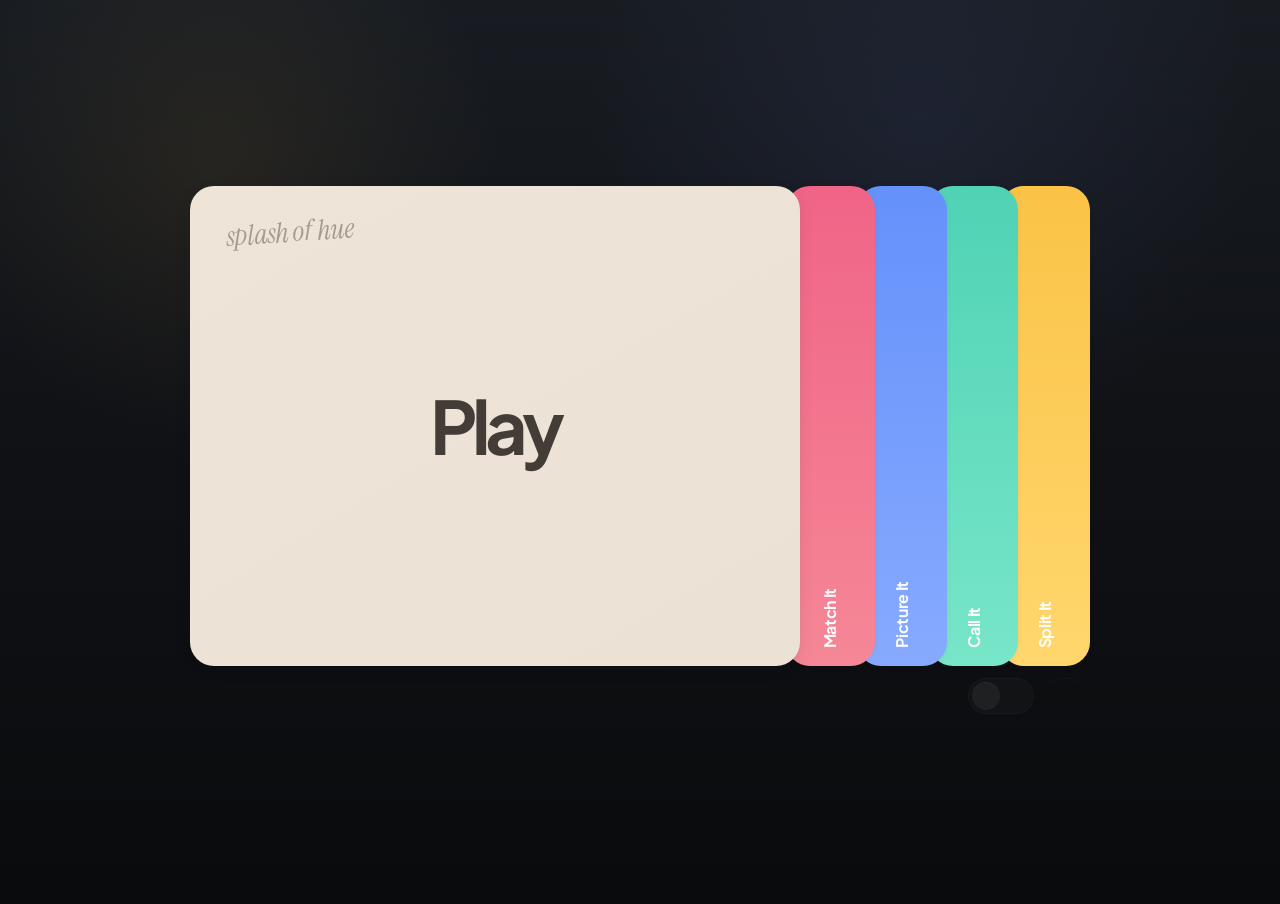
==== commit 42ca5c35: "Call It + Split It modes, all five modes playable, docs updated Call It: XKCD color survey (949 name" ====
--- a/public/index.html
+++ b/public/index.html
@@ -54,9 +54,9 @@
     --glow-inner: inset 0 1px 0 rgba(255, 255, 255, 0.06);
     --glow-inner-strong: inset 0 1px 0 rgba(255, 255, 255, 0.09);
 
-    --tier-elite: #c4965a;
-    --tier-strong: #5a9ca4;
-    --tier-solid: #8a8578;
+    --tier-elite: #d4a86a;
+    --tier-strong: #7abbc3;
+    --tier-solid: #ada598;
     --tier-learning: #7a7a7a;
 
     --space-1: 4px;
@@ -711,6 +711,206 @@
   .picture-choice.selected {
     box-shadow: inset 0 0 0 3px rgba(255, 255, 255, 0.85);
   }
+
+  /* ═══════ SPLIT IT ═══════ */
+  #pick[data-mode="split"] {
+    align-items: center;
+    justify-content: center;
+  }
+  #pick[data-mode="split"] .play-shell {
+    width: min(100%, 560px);
+    align-content: center;
+  }
+  #pick[data-mode="split"] .play-stage-row {
+    grid-template-columns: minmax(0, 1fr);
+  }
+  #pick[data-mode="split"] .picker-panel {
+    display: none;
+  }
+  .split-stage {
+    display: flex;
+    flex-direction: column;
+    gap: 0;
+  }
+  .split-swatch {
+    width: 100%;
+    aspect-ratio: 1.5;
+  }
+  .split-sliders {
+    display: flex;
+    flex-direction: column;
+    gap: var(--space-3);
+    padding: var(--space-4);
+  }
+  .split-slider-row {
+    display: flex;
+    flex-direction: column;
+    gap: var(--space-1);
+  }
+  .split-slider-head {
+    display: flex;
+    align-items: baseline;
+    justify-content: space-between;
+    padding: 0 2px;
+  }
+  .split-slider-dim {
+    font-size: 0.82rem;
+    font-weight: 600;
+    letter-spacing: 0.06em;
+    text-transform: uppercase;
+    color: var(--text-dim);
+  }
+  .split-slider-endpoints {
+    font-size: 0.72rem;
+    color: var(--text-muted);
+    letter-spacing: 0.04em;
+  }
+  .split-slider-track {
+    position: relative;
+    height: clamp(36px, 6svh, 48px);
+    border-radius: var(--radius-lg);
+    box-shadow:
+      inset 0 1px 3px rgba(0, 0, 0, 0.25),
+      0 1px 0 rgba(255, 255, 255, 0.05);
+  }
+  .split-track-neutral {
+    background: var(--surface-raised);
+  }
+  .split-readout {
+    position: absolute;
+    top: -22px;
+    transform: translateX(-50%);
+    font-size: 0.7rem;
+    font-weight: 600;
+    font-variant-numeric: tabular-nums;
+    color: var(--text-dim);
+    pointer-events: none;
+    white-space: nowrap;
+  }
+  .split-slider-track input[type="range"] {
+    position: absolute;
+    inset: 0;
+    width: 100%;
+    height: 100%;
+  }
+  .split-hue-ticks {
+    position: relative;
+    height: 10px;
+    pointer-events: none;
+    margin-top: 2px;
+  }
+  .split-hue-dot, .split-intensity-dot {
+    position: absolute;
+    top: 0;
+    width: 8px;
+    height: 8px;
+    border-radius: 50%;
+    transform: translateX(-50%);
+  }
+  .split-hue-dot {
+    opacity: 0.7;
+  }
+  .split-intensity-dots {
+    position: relative;
+    height: 10px;
+    pointer-events: none;
+    margin-top: 2px;
+  }
+  .split-intensity-dot {
+    background: white;
+  }
+
+  /* ═══════ CALL IT ═══════ */
+  #pick[data-mode="call"] {
+    align-items: center;
+    justify-content: center;
+  }
+  #pick[data-mode="call"] .play-shell {
+    align-content: center;
+  }
+  #pick[data-mode="call"] .play-stage-row {
+    grid-template-columns: minmax(0, 1fr);
+  }
+  #pick[data-mode="call"] .picker-panel {
+    display: none;
+  }
+  .call-stage {
+    flex: 1;
+    display: flex;
+    flex-direction: column;
+    gap: 0;
+    min-height: 100%;
+  }
+  .call-swatch {
+    width: 100%;
+    min-height: clamp(120px, 22svh, 200px);
+    flex-shrink: 0;
+  }
+  .call-choices {
+    display: grid;
+    grid-template-columns: 1fr 1fr;
+    gap: 1px;
+    width: 100%;
+    flex: 1;
+    background: rgba(255, 255, 255, 0.06);
+  }
+  .call-choice {
+    border-radius: 0;
+    background: var(--surface);
+    color: var(--text);
+    border: none;
+    padding: var(--space-4) var(--space-3);
+    font-size: clamp(1rem, 3.5vw, 1.15rem);
+    font-weight: 500;
+    text-align: center;
+    cursor: pointer;
+    line-height: 1.25;
+    min-height: 44px;
+    display: grid;
+    place-items: center;
+    box-shadow: none;
+    transition:
+      background var(--duration-fast) var(--ease-out),
+      color var(--duration-fast);
+  }
+  .call-choice:active {
+    background: var(--surface-elevated);
+    transform: none;
+  }
+
+  /* Reveal — call mode name bar */
+  .reveal-call-names {
+    display: grid;
+    grid-template-columns: auto 1fr;
+    gap: var(--space-1) var(--space-3);
+    align-items: baseline;
+    padding: 0 var(--space-5) var(--space-4);
+    font-size: 0.84rem;
+  }
+  .reveal-call-label {
+    font-size: 0.66rem;
+    font-weight: 600;
+    letter-spacing: 0.14em;
+    text-transform: uppercase;
+    color: var(--text-muted);
+  }
+  .reveal-call-name {
+    font-weight: 500;
+    color: var(--text);
+  }
+  .reveal-call-name.call-correct { color: var(--tier-strong); }
+  .reveal-call-name.call-wrong { color: var(--text-dim); }
+
+  .xkcd-link {
+    color: inherit;
+    text-decoration-color: rgba(255, 255, 255, 0.2);
+    text-underline-offset: 2px;
+    text-decoration-thickness: 1px;
+    transition: text-decoration-color var(--duration-fast);
+  }
+  .xkcd-link:hover {
+    text-decoration-color: rgba(255, 255, 255, 0.5);
+  }
   /* preview-swatch min-height set above with stage-panel */
   .match-compare {
     display: grid;
@@ -872,6 +1072,7 @@
     display: grid;
     grid-template-columns: repeat(3, 1fr);
     gap: var(--space-3);
+    align-items: start;
   }
   .results-hero {
     padding: var(--space-5);
@@ -988,6 +1189,35 @@
   .result-names {
     color: var(--text-soft);
     font-size: 0.84rem;
+  }
+  .result-card.call-card {
+    grid-template-columns: 1fr;
+    gap: var(--space-1);
+    text-align: center;
+  }
+  .result-card.call-card .result-info,
+  .result-card.call-card .result-score {
+    grid-column: 1 / -1;
+  }
+  .result-card.call-card .result-head {
+    display: flex;
+    flex-direction: column;
+    align-items: center;
+    gap: 2px;
+  }
+  .result-card.call-card .result-score {
+    display: none;
+  }
+  .call-result-name {
+    font-size: 0.84rem;
+    font-weight: 600;
+    color: var(--text);
+    line-height: 1.25;
+  }
+  .call-result-yours {
+    font-size: 0.7rem;
+    color: var(--text-muted);
+    line-height: 1.25;
   }
   .result-verdict {
     color: var(--text);
@@ -1261,11 +1491,14 @@
   }
 
   @media (hover: hover) {
-    button:hover:not(.menu-mode):not(.picker-chip):not(.confirm-btn):not(.secondary):not(.ghost) {
+    button:hover:not(.menu-mode):not(.picker-chip):not(.confirm-btn):not(.secondary):not(.ghost):not(.call-choice) {
       opacity: 0.96;
     }
     .picture-choice:hover {
       box-shadow: inset 0 0 0 2px rgba(255, 255, 255, 0.3);
+    }
+    .call-choice:hover {
+      background: var(--surface-raised);
     }
   }
 
@@ -1470,6 +1703,7 @@
 </style>
 <script src="https://us-assets.i.posthog.com/static/array.js" async></script>
 <script src="analytics.js"></script>
+<script src="xkcd-colors.js"></script>
 </head>
 <body>
 
@@ -1562,6 +1796,12 @@
         </div>
         <div class="reveal-verdict" id="revealVerdict"></div>
       </div>
+      <div class="reveal-call-names" id="revealCallNames" style="display:none">
+        <span class="reveal-call-label">Correct</span>
+        <span class="reveal-call-name" id="revealCorrectName"></span>
+        <span class="reveal-call-label">You said</span>
+        <span class="reveal-call-name" id="revealChosenName"></span>
+      </div>
       <div class="reveal-hsb" id="revealHSB" style="display:none;padding:0 var(--space-5) var(--space-4);font-size:0.78rem;color:var(--text-muted);font-variant-numeric:tabular-nums"></div>
       <button class="reveal-nav-btn ghost" onclick="goMenu()" aria-label="Quit to menu">
         <svg aria-hidden="true"><use href="/icons.svg#icon-home"></use></svg>
@@ -1635,7 +1875,7 @@
 setTimeout(() => document.body.classList.add('fonts-ready'), 2000);
 
 // --- State ---
-let targetColors, guesses, currentPick, lastMode, pictureChoices, selectedChoice;
+let targetColors, guesses, currentPick, lastMode, pictureChoices, callChoices, selectedChoice;
 let roundResults = [];
 let showHistoryMode = 'play';
 let memorizeTimer = null;
@@ -1668,7 +1908,7 @@
   analytics.pickerSwitched(oldPicker, type, !!targetColors && currentPick < 5);
   try { localStorage.setItem('pickerType', pickerType); } catch {}
   updatePickerControl();
-  if (document.body.dataset.screen === 'pick' && lastMode && lastMode !== 'picture') {
+  if (document.body.dataset.screen === 'pick' && lastMode && lastMode !== 'picture' && lastMode !== 'call' && lastMode !== 'split') {
     renderPicker();
     initPickStage();
   }
@@ -1728,11 +1968,18 @@
   return target ? buildPictureFallbackChoices(target, index) : [];
 }
 
+function xkcdLink(name, label) {
+  var text = encodeURIComponent(name);
+  return `<a href="https://xkcd.com/color/rgb/#:~:text=${text}" target="_blank" rel="noopener" class="xkcd-link">${label || name}</a>`;
+}
+
 function pickEyebrow(mode) {
   const labels = {
     play: 'Play',
     match: 'Match',
     picture: 'Picture',
+    call: 'Call It',
+    split: 'Split',
   };
   return labels[mode] || 'Color training';
 }
@@ -1997,6 +2244,65 @@
   return Math.sqrt((lab1[0]-lab2[0])**2 + (lab1[1]-lab2[1])**2 + (lab1[2]-lab2[2])**2);
 }
 
+// --- XKCD color naming engine ---
+// Lazy-init: precomputes LAB + HSB for all 949 entries once (~1ms), cached globally.
+// Per-round: O(n) CIEDE2000 scan over cached LABs (~0.5ms per round).
+
+var _xkcdCache = null;
+
+function _ensureXkcdCache() {
+  if (_xkcdCache) return _xkcdCache;
+  var colors = window.XKCD_COLORS || [];
+  _xkcdCache = colors.map(function (c) {
+    var r = parseInt(c.hex.slice(1, 3), 16) / 255;
+    var g = parseInt(c.hex.slice(3, 5), 16) / 255;
+    var b = parseInt(c.hex.slice(5, 7), 16) / 255;
+    // rgbToXyz linearizes internally via srgbToLinear — pass raw sRGB [0,1]
+    var xyz = rgbToXyz(r, g, b);
+    var lab = xyzToLab(xyz[0], xyz[1], xyz[2]);
+    return { name: c.name, hex: c.hex, h: c.h, s: c.s, b: c.b, lab: lab };
+  });
+  return _xkcdCache;
+}
+
+function buildCallChoices(targetHSB) {
+  var cache = _ensureXkcdCache();
+  var targetLab = hsbToLab(targetHSB.h, targetHSB.s, targetHSB.b);
+  // O(n) pass: compute CIEDE2000 distance for each cached entry
+  var ranked = cache.map(function (c, i) {
+    return { idx: i, dist: deltaE2000(targetLab, c.lab)[0] };
+  });
+  // Partial sort: find top 100 by distance (avoids full O(n log n) sort)
+  var topK = 100;
+  for (var k = 0; k < topK && k < ranked.length; k++) {
+    var minIdx = k;
+    for (var j = k + 1; j < ranked.length; j++) {
+      if (ranked[j].dist < ranked[minIdx].dist) minIdx = j;
+    }
+    if (minIdx !== k) {
+      var tmp = ranked[k]; ranked[k] = ranked[minIdx]; ranked[minIdx] = tmp;
+    }
+  }
+  // Distractor spread: mix of difficulties so wrong picks cost real points
+  // Correct answer: nearest name (rank 0)
+  // Hard: 2 from ranks 1-4 (similar names — tests precision)
+  // Medium: 2 from ranks 8-20 (same color region — tests vocabulary)
+  // Far: 3 from ranks 40-99 (different color family — punishes wild guesses)
+  var correct = cache[ranked[0].idx];
+  var hard = shuffle(ranked.slice(1, 5).map(function (r) { return cache[r.idx]; })).slice(0, 2);
+  var medium = shuffle(ranked.slice(8, 21).map(function (r) { return cache[r.idx]; })).slice(0, 2);
+  var far = shuffle(ranked.slice(40, topK).map(function (r) { return cache[r.idx]; })).slice(0, 3);
+  var all = shuffle([correct].concat(hard, medium, far));
+  var correctIdx = -1;
+  for (var i = 0; i < all.length; i++) {
+    if (all[i] === correct) { correctIdx = i; break; }
+  }
+  return {
+    choices: all.map(function (c) { return { name: c.name, hex: c.hex, h: c.h, s: c.s, b: c.b }; }),
+    correctIdx: correctIdx,
+  };
+}
+
 // --- Client-side color generation ---
 function generateColors(n = 5) {
   const colors = [];
@@ -2073,8 +2379,13 @@
       const options = [c, ...generateDistractors(c, 3)];
       return shuffle(options);
     });
+    callChoices = [];
+  } else if (mode === 'call') {
+    callChoices = targetColors.map(c => buildCallChoices(c));
+    pictureChoices = [];
   } else {
     pictureChoices = [];
+    callChoices = [];
   }
   guesses = [];
   currentPick = 0;
@@ -2152,7 +2463,8 @@
   document.getElementById('pick').dataset.mode = lastMode;
   document.getElementById('swatchArea').innerHTML = '';
   const pickerEl = document.getElementById('pickerContainer');
-  if (lastMode === 'picture') {
+  var noPicker = lastMode === 'picture' || lastMode === 'call' || lastMode === 'split';
+  if (noPicker) {
     pickerEl.style.display = 'none';
     pickerEl.innerHTML = '';
   } else {
@@ -2160,9 +2472,9 @@
     renderPicker();
   }
   const confirmBtn = document.getElementById('confirmBtn');
-  confirmBtn.hidden = lastMode === 'picture';
+  confirmBtn.hidden = lastMode === 'picture' || lastMode === 'call';
   confirmBtn.innerHTML = confirmIconMarkup();
-  confirmBtn.setAttribute('aria-label', lastMode === 'picture' ? 'Confirm choice' : 'Lock in guess');
+  confirmBtn.setAttribute('aria-label', lastMode === 'split' ? 'Lock in estimate' : noPicker ? 'Confirm choice' : 'Lock in guess');
   initPickStage();
 }
 
@@ -2171,15 +2483,25 @@
   const guessCss = hsbToHsl(currentHSB.h, currentHSB.s, currentHSB.b);
   document.getElementById('pickProgress').textContent = `${currentPick + 1}/5`;
   document.getElementById('pickModeEyebrow').textContent = pickEyebrow(lastMode);
-  document.getElementById('pickerTypeNote').textContent = lastMode === 'picture' ? 'No picker' : pickerLabel(pickerType);
-  document.getElementById('pickerTitle').textContent = lastMode === 'picture'
-    ? 'Multiple choice'
+  var noPickerMode = lastMode === 'picture' || lastMode === 'call' || lastMode === 'split';
+  document.getElementById('pickerTypeNote').textContent = noPickerMode ? (lastMode === 'split' ? 'Estimate' : 'No picker') : pickerLabel(pickerType);
+  document.getElementById('pickerTitle').textContent = noPickerMode
+    ? (lastMode === 'split' ? 'Estimate each channel' : 'Multiple choice')
     : pickerType === 'field'
       ? 'Hue plus saturation and brightness'
       : 'Channel-by-channel matching';
   document.getElementById('pickReadout').textContent = '';
 
-  if (lastMode === 'picture') {
+  if (lastMode === 'split') {
+    const tc = targetColors[currentPick];
+    area.innerHTML = `
+      <div class="split-stage">
+        <div class="split-swatch" style="background:${hsbToHsl(tc.h, tc.s, tc.b)}"></div>
+        <div class="split-sliders" id="splitSliders"></div>
+      </div>`;
+    renderSplitSliders();
+    document.getElementById('confirmBtn').disabled = false;
+  } else if (lastMode === 'picture') {
     const tc = targetColors[currentPick];
     const choices = pictureOptionsFor(currentPick);
     area.innerHTML = `
@@ -2189,6 +2511,16 @@
           `<div class="picture-choice"
                 onclick="selectChoice(${i})"
                 style="background:${hsbToHsl(c.h, c.s, c.b)}"></div>`
+        ).join('')}</div>
+      </div>`;
+  } else if (lastMode === 'call') {
+    const tc = targetColors[currentPick];
+    const { choices } = callChoices[currentPick];
+    area.innerHTML = `
+      <div class="call-stage">
+        <div class="call-swatch" style="background:${hsbToHsl(tc.h, tc.s, tc.b)}"></div>
+        <div class="call-choices">${choices.map((c, i) =>
+          `<button class="call-choice" onclick="selectChoice(${i})">${c.name}</button>`
         ).join('')}</div>
       </div>`;
   } else if (lastMode === 'match') {
@@ -2218,11 +2550,12 @@
 }
 
 function updatePickUI() {
+  if (lastMode === 'split' || lastMode === 'picture' || lastMode === 'call') return;
   const guessCss = hsbToHsl(currentHSB.h, currentHSB.s, currentHSB.b);
   if (lastMode === 'match') {
     const el = document.getElementById('guessSwatch');
     if (el) { el.style.background = guessCss; return; }
-  } else if (lastMode !== 'picture') {
+  } else {
     const el = document.getElementById('previewSwatch');
     if (el) { el.style.background = guessCss; return; }
   }
@@ -2231,10 +2564,18 @@
 
 function confirmPick() {
   let guess;
+  let callMeta = null;
   if (lastMode === 'picture') {
     if (selectedChoice < 0) return;
     const chosen = pictureOptionsFor(currentPick)[selectedChoice];
     guess = { h: chosen.h, s: chosen.s, b: chosen.b };
+  } else if (lastMode === 'call') {
+    if (selectedChoice < 0) return;
+    const round = callChoices[currentPick];
+    const chosen = round.choices[selectedChoice];
+    const correct = round.choices[round.correctIdx];
+    guess = { h: chosen.h, s: chosen.s, b: chosen.b };
+    callMeta = { chosenName: chosen.name, correctName: correct.name };
   } else {
     guess = { ...currentHSB };
   }
@@ -2243,17 +2584,32 @@
   const result = scoreGuess(target, guess);
   result.target = target;
   result.guess = guess;
+  if (callMeta) {
+    result.call_chosen_name = callMeta.chosenName;
+    result.call_correct_name = callMeta.correctName;
+    // Correct name pick = perfect score
+    if (callMeta.chosenName === callMeta.correctName) result.score = 10;
+  }
   roundResults.push(result);
 
-  // Analytics: find correct index for picture mode (which option is the target)
+  // Analytics: find correct index for choice-based modes
   var correctIdx = null;
+  var callChosenName = null, callCorrectName = null;
   if (lastMode === 'picture') {
     var opts = pictureOptionsFor(currentPick);
     for (var i = 0; i < opts.length; i++) {
       if (opts[i].h === target.h && opts[i].s === target.s && opts[i].b === target.b) { correctIdx = i; break; }
     }
-  }
-  analytics.roundCompleted(currentPick, result, lastMode, lastMode === 'picture' ? 'none' : pickerType, lastMode === 'picture' ? selectedChoice : null, correctIdx);
+  } else if (lastMode === 'call') {
+    correctIdx = callChoices[currentPick].correctIdx;
+    callChosenName = callMeta.chosenName;
+    callCorrectName = callMeta.correctName;
+  }
+  var choiceMode = lastMode === 'picture' || lastMode === 'call';
+  analytics.roundCompleted(currentPick, result, lastMode,
+    lastMode === 'split' ? 'split' : choiceMode ? 'none' : pickerType,
+    choiceMode ? selectedChoice : null, correctIdx,
+    callChosenName, callCorrectName);
 
   showReveal(result, currentPick);
 }
@@ -2275,8 +2631,22 @@
   document.getElementById('revealGuess').style.background =
     hsbToHsl(result.guess.h, result.guess.s, result.guess.b);
   document.getElementById('revealVerdict').textContent = colorFeedbackText(result.score);
+
+  // Call It: show correct name vs chosen name
+  const callNamesEl = document.getElementById('revealCallNames');
+  if (lastMode === 'call' && result.call_correct_name) {
+    callNamesEl.style.display = '';
+    document.getElementById('revealCorrectName').innerHTML = xkcdLink(result.call_correct_name);
+    const chosenEl = document.getElementById('revealChosenName');
+    chosenEl.innerHTML = xkcdLink(result.call_chosen_name);
+    var wasCorrect = result.call_chosen_name === result.call_correct_name;
+    chosenEl.className = 'reveal-call-name ' + (wasCorrect ? 'call-correct' : 'call-wrong');
+  } else {
+    callNamesEl.style.display = 'none';
+  }
+
   const hsbEl = document.getElementById('revealHSB');
-  hsbEl.style.display = 'none';
+  hsbEl.style.display = lastMode === 'split' ? '' : 'none';
   hsbEl.innerHTML = revealSliders(result.target, result.guess);
   scoreEl.focus();
 }
@@ -2370,6 +2740,80 @@
   } catch (e) {}
 }
 
+// --- Split It sliders (blind estimation — no preview) ---
+function renderSplitSliders() {
+  const container = document.getElementById('splitSliders');
+  if (!container) return;
+  const hueTicks = [
+    { pos: 0, label: 'Red' }, { pos: 30, label: 'Org' }, { pos: 60, label: 'Ylw' },
+    { pos: 120, label: 'Grn' }, { pos: 180, label: 'Cyn' }, { pos: 240, label: 'Blu' },
+    { pos: 300, label: 'Prp' }, { pos: 330, label: 'Pnk' },
+  ];
+  container.innerHTML = `
+    <div class="split-slider-row">
+      <div class="split-slider-head">
+        <span class="split-slider-dim">Hue</span>
+      </div>
+      <div class="split-slider-track split-track-neutral">
+        <input type="range" id="splitH" min="0" max="360" step="1" value="${currentHSB.h}" aria-label="Hue estimate">
+        <div class="split-readout" id="splitHVal">${Math.round(currentHSB.h)}°</div>
+      </div>
+      <div class="split-hue-ticks">${hueTicks.map(t =>
+        `<div class="split-hue-dot" style="left:${(t.pos / 360 * 100).toFixed(1)}%;background:hsl(${t.pos} 100% 50%)"></div>`
+      ).join('')}</div>
+    </div>
+    <div class="split-slider-row">
+      <div class="split-slider-head">
+        <span class="split-slider-dim">Saturation</span>
+      </div>
+      <div class="split-slider-track split-track-neutral">
+        <input type="range" id="splitS" min="0" max="100" step="1" value="${currentHSB.s}" aria-label="Saturation estimate">
+        <div class="split-readout" id="splitSVal">${Math.round(currentHSB.s)}</div>
+      </div>
+      <div class="split-intensity-dots">${[0,20,40,60,80,100].map(p =>
+        `<div class="split-intensity-dot" style="left:${p}%;opacity:${0.15 + p/100 * 0.7}"></div>`
+      ).join('')}</div>
+    </div>
+    <div class="split-slider-row">
+      <div class="split-slider-head">
+        <span class="split-slider-dim">Brightness</span>
+      </div>
+      <div class="split-slider-track split-track-neutral">
+        <input type="range" id="splitB" min="0" max="100" step="1" value="${currentHSB.b}" aria-label="Brightness estimate">
+        <div class="split-readout" id="splitBVal">${Math.round(currentHSB.b)}</div>
+      </div>
+      <div class="split-intensity-dots">${[0,20,40,60,80,100].map(p =>
+        `<div class="split-intensity-dot" style="left:${p}%;background:rgb(${Math.round(p*2.55)},${Math.round(p*2.55)},${Math.round(p*2.55)})"></div>`
+      ).join('')}</div>
+    </div>`;
+
+  function updateSplitReadouts() {
+    var h = currentHSB.h, s = currentHSB.s, b = currentHSB.b;
+    var hEl = document.getElementById('splitHVal');
+    var sEl = document.getElementById('splitSVal');
+    var bEl = document.getElementById('splitBVal');
+    hEl.textContent = Math.round(h) + '°';
+    sEl.textContent = Math.round(s);
+    bEl.textContent = Math.round(b);
+    hEl.style.left = (h / 360 * 100) + '%';
+    sEl.style.left = (s / 100 * 100) + '%';
+    bEl.style.left = (b / 100 * 100) + '%';
+  }
+
+  const update = () => {
+    currentHSB.h = +document.getElementById('splitH').value;
+    currentHSB.s = +document.getElementById('splitS').value;
+    currentHSB.b = +document.getElementById('splitB').value;
+    updateSplitReadouts();
+    analytics.pickerAdjusted();
+  };
+
+  ['splitH', 'splitS', 'splitB'].forEach(id => {
+    document.getElementById(id).addEventListener('input', update);
+  });
+  updateSplitReadouts();
+}
+
 // --- Picker Rendering ---
 function renderPicker() {
   const container = document.getElementById('pickerContainer');
@@ -2520,9 +2964,11 @@
 // --- Results ---
 function showResults(data) {
   showScreen('results');
-  document.getElementById('resultsMeta').textContent = lastMode === 'picture'
-    ? `${modeLabel(lastMode)} · no picker`
-    : `${modeLabel(lastMode)} · ${pickerLabel(pickerType)} picker`;
+  var metaDetail = lastMode === 'call' ? 'name matching'
+    : lastMode === 'picture' ? 'multiple choice'
+    : lastMode === 'split' ? 'slider estimation'
+    : `${pickerLabel(pickerType)} picker`;
+  document.getElementById('resultsMeta').textContent = `${modeLabel(lastMode)} · ${metaDetail}`;
   const tier = totalTierClass(data.total_score);
   const tierEl = document.getElementById('scoreTier');
   tierEl.textContent = scoreTierText(data.total_score);
@@ -2542,7 +2988,8 @@
   const detailClass = showAdvanced ? 'result-detail-wrap visible' : 'result-detail-wrap';
   data.results.forEach((r, i) => {
     const card = document.createElement('div');
-    card.className = `result-card ${resultTierClass(r.score)}`;
+    var isCall = lastMode === 'call' || !!r.call_correct_name;
+    card.className = `result-card ${resultTierClass(r.score)}${isCall ? ' call-card' : ''}`;
     card.style.animationDelay = `${100 * (i + 1)}ms`;
     const tCss = hsbToHsl(r.target.h, r.target.s, r.target.b);
     const gCss = hsbToHsl(r.guess.h, r.guess.s, r.guess.b);
@@ -2558,6 +3005,14 @@
     card.addEventListener('keydown', e => {
       if (e.key === 'Enter' || e.key === ' ') { e.preventDefault(); card.click(); }
     });
+    var callNameHtml = '';
+    if (isCall) {
+      var wasRight = r.call_chosen_name === r.call_correct_name;
+      callNameHtml = wasRight
+        ? `<div class="call-result-name">${xkcdLink(r.call_correct_name)}</div>`
+        : `<div class="call-result-name">${xkcdLink(r.call_correct_name)}</div>
+           <div class="call-result-yours">you said ${xkcdLink(r.call_chosen_name)}</div>`;
+    }
     card.innerHTML = `
       <div>
         <div class="swatch-compare">
@@ -2568,10 +3023,8 @@
       </div>
       <div class="result-info">
         <div class="result-head">
-          <div>
-            <div class="result-verdict">${colorFeedbackText(r.score)}</div>
-          </div>
-          <div class="result-names">${r.target_name} to ${r.guess_name}</div>
+          ${isCall ? callNameHtml : `<div><div class="result-verdict">${colorFeedbackText(r.score)}</div></div>
+          <div class="result-names">${r.target_name} to ${r.guess_name}</div>`}
         </div>
         <div class="${detailClass}">
           ${revealSliders(r.target, r.guess)}
@@ -2618,7 +3071,7 @@
   try { all = JSON.parse(localStorage.getItem('gameHistory') || '[]'); }
   catch (e) { all = []; }
 
-  const modes = ['play', 'match', 'picture'];
+  const modes = ['play', 'match', 'picture', 'call', 'split'];
   const activeMode = showHistoryMode;
   const filtered = all
     .filter(g => g.mode === activeMode)
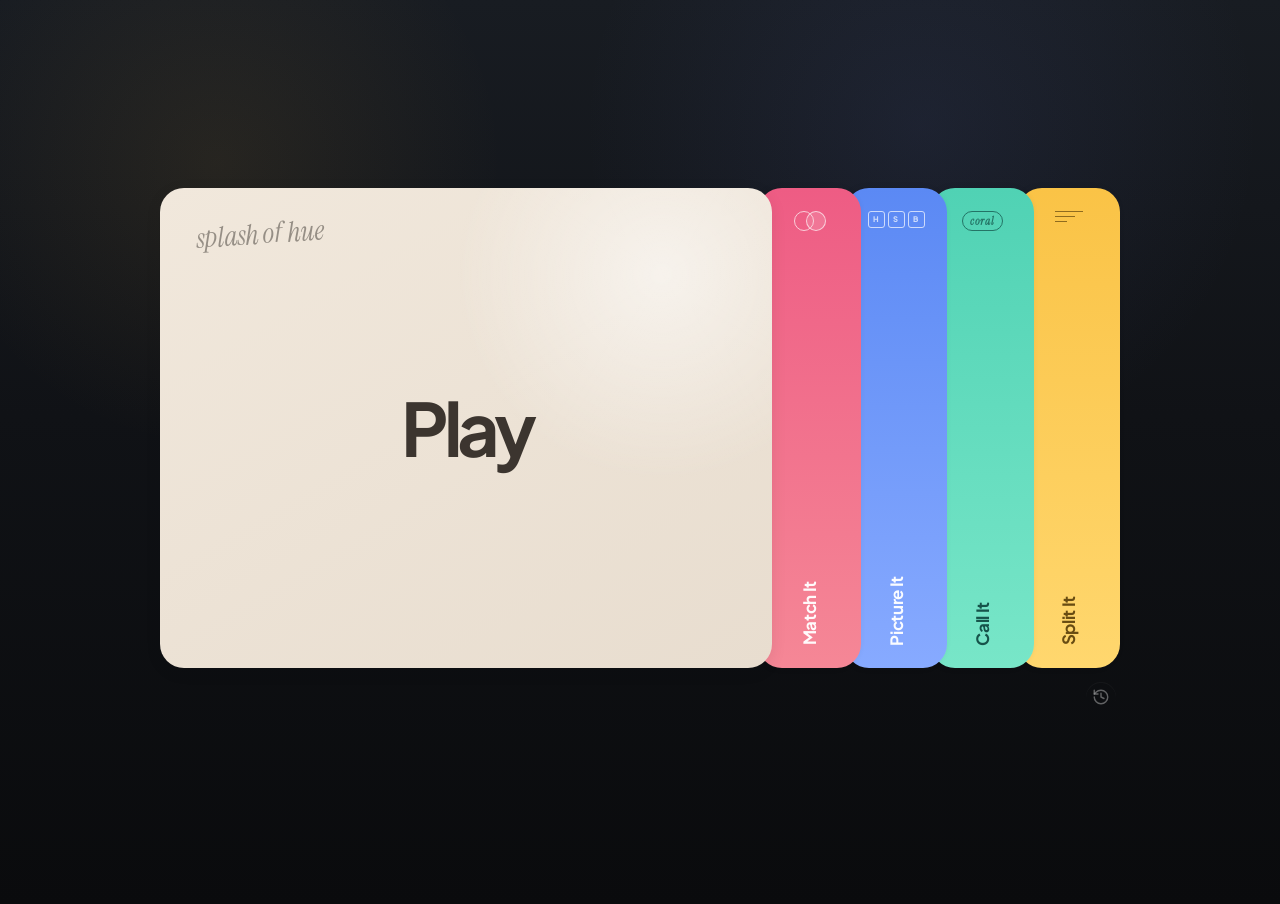
==== commit d9c295c4: "Elevate Splash of Hue and add homepage embed" ====
--- a/public/index.html
+++ b/public/index.html
@@ -4,9 +4,24 @@
 <meta charset="UTF-8">
 <meta name="viewport" content="width=device-width, initial-scale=1.0, viewport-fit=cover, user-scalable=no">
 <title>splash of hue</title>
+<meta name="description" content="Unleash your color superpower">
 <meta name="application-name" content="Splash Hue">
 <meta name="apple-mobile-web-app-title" content="Splash Hue">
 <meta name="theme-color" content="#08090b">
+
+<!-- Open Graph -->
+<meta property="og:type" content="website">
+<meta property="og:title" content="splash of hue">
+<meta property="og:description" content="Unleash your color superpower">
+<meta property="og:image" content="https://splash-of-hue.vercel.app/og.png">
+<meta property="og:image:width" content="1200">
+<meta property="og:image:height" content="630">
+
+<!-- Twitter Card -->
+<meta name="twitter:card" content="summary_large_image">
+<meta name="twitter:title" content="splash of hue">
+<meta name="twitter:description" content="Unleash your color superpower">
+<meta name="twitter:image" content="https://splash-of-hue.vercel.app/og.png">
 <link rel="icon" type="image/svg+xml" href="/favicon.svg">
 <link rel="icon" type="image/png" sizes="16x16" href="/favicon-16.png">
 <link rel="icon" type="image/png" sizes="32x32" href="/favicon-32.png">
@@ -437,6 +452,9 @@
     gap: var(--space-2);
     text-shadow: 0 1px 4px rgba(0,0,0,0.7);
   }
+  .memorize-overlay.on-dark {
+    text-shadow: 0 1px 4px rgba(0,0,0,0.3);
+  }
   .memorize-pill {
     padding: var(--space-2) var(--space-3);
     border-radius: var(--radius-pill);
@@ -446,6 +464,10 @@
     font-size: 0.76rem;
     letter-spacing: 0.1em;
     text-transform: uppercase;
+  }
+  .on-dark .memorize-pill {
+    background: rgba(255, 255, 255, 0.2);
+    border-color: rgba(255, 255, 255, 0.25);
   }
   .memorize-pill,
   #timerText {
@@ -700,16 +722,25 @@
     margin-top: auto;
   }
   .picture-choice {
+    min-width: 0;
+    padding: 0;
     border-radius: 0;
     cursor: pointer;
     aspect-ratio: 1.2;
     border: none;
+    appearance: none;
+    -webkit-appearance: none;
     transition:
       opacity var(--duration-fast) var(--ease-out),
       box-shadow var(--duration-fast) var(--ease-out);
   }
   .picture-choice.selected {
     box-shadow: inset 0 0 0 3px rgba(255, 255, 255, 0.85);
+  }
+  .picture-choice:focus-visible {
+    z-index: 1;
+    outline: 3px solid rgba(255, 255, 255, 0.94);
+    outline-offset: -5px;
   }
 
   /* ═══════ SPLIT IT ═══════ */
@@ -900,6 +931,56 @@
   }
   .reveal-call-name.call-correct { color: var(--tier-strong); }
   .reveal-call-name.call-wrong { color: var(--text-dim); }
+  body[data-embed="play"] .reveal-nav-btn.ghost,
+  body[data-embed="play"] .reveal-progress,
+  body[data-embed="play"] .reveal-hsb { display: none !important; }
+
+  body[data-embed="play"] #reveal {
+    align-items: stretch;
+    height: 100dvh;
+    min-height: 100dvh;
+    padding: 0;
+  }
+  body[data-embed="play"] #pick {
+    height: 100dvh;
+    min-height: 100dvh;
+    padding: 0;
+  }
+  body[data-embed="play"] .play-shell {
+    width: 100%;
+    max-width: none;
+    height: 100%;
+    gap: 0;
+    align-content: stretch;
+  }
+  body[data-embed="play"] .play-stage-row {
+    height: 100%;
+    border-radius: 0;
+  }
+  body[data-embed="play"] .reveal-shell {
+    align-self: stretch;
+    flex: 1;
+    width: 100%;
+    height: auto;
+    min-height: 0;
+    grid-template-rows: minmax(0, 1fr);
+    gap: 0;
+  }
+  body[data-embed="play"] .reveal-card {
+    min-height: 0;
+    display: grid;
+    grid-template-rows: minmax(0, 1fr) auto;
+    border-radius: 0;
+  }
+  body[data-embed="play"] .reveal-swatches {
+    min-height: 0;
+    aspect-ratio: auto;
+  }
+  body[data-embed="play"] .play-stage-row,
+  body[data-embed="play"] .reveal-card {
+    border: 0;
+    box-shadow: none;
+  }
 
   .xkcd-link {
     color: inherit;
@@ -917,6 +998,11 @@
     grid-template-columns: 1fr 1px 1fr;
     width: 100%;
     aspect-ratio: 2;
+    cursor: pointer;
+  }
+  .match-compare:focus-visible {
+    outline: 2px solid rgba(244, 237, 227, 0.94);
+    outline-offset: -4px;
   }
   .match-compare-divider {
     background: rgba(255, 255, 255, 0.1);
@@ -936,12 +1022,50 @@
     left: 0;
     right: 0;
     font-size: 0.62rem;
-    color: rgba(255, 255, 255, 0.7);
+    color: rgba(255, 255, 255, 0.84);
     letter-spacing: 0.12em;
     text-transform: uppercase;
     text-align: center;
     text-shadow: 0 1px 3px rgba(0, 0, 0, 0.5);
     pointer-events: none;
+  }
+  .match-compare-label.on-light {
+    color: rgba(10, 12, 15, 0.84);
+    text-shadow: 0 1px 1px rgba(255, 255, 255, 0.28);
+  }
+  .match-compare-label.is-hsb {
+    letter-spacing: 0.045em;
+    text-transform: none;
+    font-variant-numeric: tabular-nums;
+  }
+  .match-reveal-values {
+    display: grid;
+    grid-template-columns: 1fr 1fr;
+    gap: 1px;
+    overflow: hidden;
+    border-radius: 10px;
+    background: rgba(255, 255, 255, 0.08);
+  }
+  .match-reveal-value {
+    display: grid;
+    gap: 3px;
+    padding: 10px 12px;
+    background: rgba(255, 255, 255, 0.035);
+    text-align: center;
+  }
+  .match-reveal-value span {
+    color: var(--text-muted);
+    font-size: 0.56rem;
+    font-weight: 650;
+    letter-spacing: 0.12em;
+    text-transform: uppercase;
+  }
+  .match-reveal-value strong {
+    color: var(--text-soft);
+    font-size: 0.7rem;
+    font-weight: 600;
+    letter-spacing: 0.015em;
+    font-variant-numeric: tabular-nums;
   }
 
   .slider-group {
@@ -1007,57 +1131,85 @@
       0 2px 8px rgba(0, 0, 0, 0.5);
   }
 
-  .field-picker {
+  .wheel-picker {
     width: 100%;
     flex: 1;
-    display: flex;
-    flex-direction: column;
-  }
-  .hue-bar {
+    display: grid;
+    place-items: center;
+    padding: clamp(14px, 3vmin, 24px);
+    border-top: 1px solid rgba(255, 255, 255, 0.055);
+    background: rgba(3, 4, 6, 0.18);
+  }
+  .spectrum-control {
+    width: min(100%, 420px, 48svh);
+    aspect-ratio: 1;
+    position: relative;
+    flex: none;
+  }
+  .spectrum-value {
+    position: absolute;
+    inset: 0;
+    border-radius: 50%;
+    background: conic-gradient(
+      from 180deg,
+      #000 0deg,
+      var(--selected-color, hsl(180 100% 25%)) var(--value-stop, 180deg),
+      var(--value-color, hsl(180 100% 50%)) 360deg
+    );
+    cursor: crosshair;
+    touch-action: none;
+  }
+  .spectrum-value:focus-visible,
+  .spectrum-disc:focus-visible {
+    outline: 2px solid rgba(244, 237, 227, 0.94);
+    outline-offset: 5px;
+  }
+  .spectrum-value-handle,
+  .spectrum-disc-handle {
+    position: absolute;
+    z-index: 4;
+    width: 22px;
+    height: 22px;
+    border: 3px solid white;
+    border-radius: 50%;
+    pointer-events: none;
+    transform: translate(-50%, -50%);
+    box-shadow:
+      0 0 0 2px rgba(0, 0, 0, 0.38),
+      0 4px 12px rgba(0, 0, 0, 0.5);
+  }
+  .spectrum-disc {
+    position: absolute;
+    z-index: 2;
+    inset: 9.5%;
+    border-radius: 50%;
+    background: conic-gradient(
+      hsl(0 100% 50%),
+      hsl(60 100% 50%),
+      hsl(120 100% 50%),
+      hsl(180 100% 50%),
+      hsl(240 100% 50%),
+      hsl(300 100% 50%),
+      hsl(360 100% 50%)
+    );
+    cursor: crosshair;
+    touch-action: none;
+    box-shadow:
+      0 12px 30px rgba(0, 0, 0, 0.42),
+      0 0 0 2px rgba(10, 12, 16, 0.9),
+      0 0 0 3px rgba(255, 255, 255, 0.14),
+      inset 0 1px 0 rgba(255, 255, 255, 0.18);
+  }
+  .spectrum-disc-canvas {
+    position: absolute;
+    inset: 0;
     width: 100%;
-    height: 44px;
-    border-radius: 0;
-    cursor: crosshair;
-    position: relative;
-    background: linear-gradient(to right,
-      hsl(0,100%,50%), hsl(60,100%,50%), hsl(120,100%,50%),
-      hsl(180,100%,50%), hsl(240,100%,50%), hsl(300,100%,50%), hsl(360,100%,50%));
-    touch-action: none;
-  }
-  .hue-thumb {
-    position: absolute;
-    inset: 4px auto 4px 0;
-    width: 8px;
-    background: white;
-    border-radius: 999px;
+    height: 100%;
+    border-radius: inherit;
     pointer-events: none;
-    box-shadow:
-      0 0 0 3px rgba(255, 255, 255, 0.25),
-      0 2px 8px rgba(0, 0, 0, 0.5);
-    transform: translateX(-4px);
-  }
-  .sb-field {
-    width: 100%;
-    aspect-ratio: 1.15;
-    border-radius: 0;
-    cursor: crosshair;
-    position: relative;
-    overflow: hidden;
-    touch-action: none;
-    border: none;
-  }
-  .sb-field-bg { width: 100%; height: 100%; position: absolute; top: 0; left: 0; }
-  .sb-thumb {
-    position: absolute;
-    width: 26px;
-    height: 26px;
-    border-radius: 50%;
-    border: 2.5px solid white;
-    box-shadow:
-      0 0 0 3px rgba(255, 255, 255, 0.2),
-      0 4px 14px rgba(0, 0, 0, 0.5);
-    pointer-events: none;
-    transform: translate(-13px, -13px);
+  }
+  .spectrum-disc-handle {
+    z-index: 3;
   }
 
   #results {
@@ -1307,7 +1459,7 @@
 
   .history-shell {
     width: min(100%, 760px);
-    padding: clamp(var(--space-5), 5vw, var(--space-7));
+    padding: clamp(var(--space-3), 4vw, var(--space-7));
     display: grid;
     gap: var(--space-4);
     background: var(--surface);
@@ -1315,6 +1467,7 @@
       var(--glow-inner),
       inset 0 0 0 1px rgba(255, 255, 255, 0.03),
       var(--shadow-elevated);
+    overflow: hidden;
   }
   .history-top {
     display: flex;
@@ -1558,10 +1711,10 @@
     }
   }
 
-  #pick, #results, #historyScreen, #reveal {
+  #pick, #results, #historyScreen, #reveal, #challenge {
     padding-bottom: calc(env(safe-area-inset-bottom, 0px) + clamp(var(--space-4), 4vw, var(--space-6)));
   }
-  #results, #historyScreen {
+  #results, #historyScreen, #challenge {
     flex-direction: column;
     justify-content: flex-start;
     align-items: stretch;
@@ -1595,6 +1748,7 @@
     align-items: center;
     justify-content: space-between;
   }
+  .reveal-meta.has-detail { cursor: pointer; }
   .reveal-score-cluster {
     display: flex;
     align-items: baseline;
@@ -1620,14 +1774,20 @@
   .history-tabs {
     display: flex;
     gap: var(--space-2);
-  }
+    overflow-x: auto;
+    -webkit-overflow-scrolling: touch;
+    scrollbar-width: none;
+  }
+  .history-tabs::-webkit-scrollbar { display: none; }
   button.history-tab {
-    padding: 8px 16px;
+    padding: 8px 14px;
     border-radius: var(--radius-pill);
     background: rgba(255, 255, 255, 0.04);
     color: var(--text-muted);
     border: none;
     font-size: 0.84rem;
+    flex: 0 0 auto;
+    white-space: nowrap;
   }
   button.history-tab.active {
     background: rgba(255, 255, 255, 0.1);
@@ -1642,6 +1802,17 @@
     width: 12px;
     height: 12px;
     border-radius: 3px;
+  }
+  .history-challenge-badge {
+    display: inline-block;
+    margin-left: var(--space-2);
+    padding: 1px 6px;
+    font-size: 0.62rem;
+    font-weight: 600;
+    letter-spacing: 0.08em;
+    color: var(--text-muted);
+    background: rgba(255, 255, 255, 0.06);
+    border-radius: var(--radius-sm);
   }
 
   /* --- Error toast --- */
@@ -1677,6 +1848,199 @@
     padding: 6px 14px;
     font-size: 0.82rem;
     border-radius: var(--radius-sm);
+  }
+
+  /* ═══════ CHALLENGE / SHARE ═══════ */
+  #challenge {
+    padding-top: clamp(var(--space-5), 6vw, var(--space-8));
+  }
+  .challenge-shell {
+    width: min(100%, 560px);
+    margin: 0 auto;
+    display: grid;
+    gap: var(--space-4);
+  }
+  .challenge-code-row {
+    display: flex;
+    align-items: center;
+    justify-content: center;
+    gap: var(--space-3);
+  }
+  .challenge-code {
+    font-family: var(--font-display);
+    font-size: clamp(1.6rem, 5vw, 2.2rem);
+    font-weight: 700;
+    letter-spacing: 0.12em;
+    color: var(--text);
+  }
+  .challenge-copy-btn {
+    width: 40px;
+    height: 40px;
+    padding: 0;
+    border-radius: 999px;
+    display: inline-grid;
+    place-items: center;
+  }
+  .challenge-copy-btn svg {
+    width: 16px; height: 16px;
+    stroke: currentColor; fill: none;
+    stroke-width: 2; stroke-linecap: round; stroke-linejoin: round;
+  }
+  .challenge-meta {
+    display: flex;
+    align-items: center;
+    justify-content: center;
+    gap: var(--space-3);
+  }
+  .challenge-colors {
+    display: flex;
+    gap: 3px;
+  }
+  .challenge-color-dot {
+    width: 16px;
+    height: 16px;
+    border-radius: 4px;
+  }
+  .challenge-leaderboard {
+    display: grid;
+    gap: var(--space-2);
+  }
+  .lb-row {
+    display: flex;
+    align-items: center;
+    gap: var(--space-3);
+    padding: var(--space-3) var(--space-4);
+    background: rgba(255, 255, 255, 0.03);
+    border: 1px solid rgba(255, 255, 255, 0.05);
+    border-radius: var(--radius);
+    box-shadow: var(--glow-inner);
+  }
+  .lb-row.lb-you {
+    background: rgba(255, 255, 255, 0.06);
+    border-color: rgba(255, 255, 255, 0.1);
+  }
+  .lb-rank {
+    width: 24px;
+    font-size: 0.82rem;
+    font-weight: 600;
+    color: var(--text-muted);
+    text-align: center;
+    flex-shrink: 0;
+  }
+  .lb-name {
+    flex: 1;
+    font-weight: 500;
+    min-width: 0;
+    overflow: hidden;
+    text-overflow: ellipsis;
+    white-space: nowrap;
+  }
+  .lb-score {
+    font-weight: 600;
+    font-variant-numeric: tabular-nums;
+    letter-spacing: -0.03em;
+    flex-shrink: 0;
+  }
+  .lb-tier {
+    font-size: 0.68rem;
+    font-weight: 500;
+    letter-spacing: 0.1em;
+    text-transform: uppercase;
+    color: var(--text-muted);
+    flex-shrink: 0;
+  }
+  .lb-tier.tier-elite { color: var(--tier-elite); }
+  .lb-tier.tier-strong { color: var(--tier-strong); }
+  .lb-tier.tier-solid { color: var(--tier-solid); }
+
+  /* Name entry sheet */
+  .name-sheet {
+    position: fixed;
+    inset: 0;
+    z-index: 50;
+    display: flex;
+    align-items: flex-end;
+    justify-content: center;
+    background: rgba(0, 0, 0, 0.5);
+    opacity: 0;
+    pointer-events: none;
+    transition: opacity var(--duration-normal) var(--ease-out);
+  }
+  .name-sheet.visible {
+    opacity: 1;
+    pointer-events: auto;
+  }
+  .name-sheet-panel {
+    width: min(100%, 400px);
+    padding: var(--space-5);
+    padding-bottom: calc(env(safe-area-inset-bottom, 0px) + var(--space-5));
+    background: var(--surface-elevated);
+    border: 1px solid rgba(255, 255, 255, 0.1);
+    border-radius: var(--radius-lg) var(--radius-lg) 0 0;
+    box-shadow: var(--shadow-elevated);
+    display: grid;
+    gap: var(--space-4);
+    transform: translateY(100%);
+    transition: transform var(--duration-fast) var(--ease-sheet);
+  }
+  .name-sheet.visible .name-sheet-panel {
+    transform: translateY(0);
+  }
+  .name-sheet-title {
+    font-size: 1.1rem;
+    font-weight: 600;
+    letter-spacing: -0.02em;
+  }
+  .name-input {
+    width: 100%;
+    padding: var(--space-3) var(--space-4);
+    background: var(--surface);
+    border: 1px solid rgba(255, 255, 255, 0.12);
+    border-radius: var(--radius);
+    color: var(--text);
+    font-size: 1rem;
+    outline: none;
+    transition: border-color var(--duration-fast);
+  }
+  .name-input:focus {
+    border-color: rgba(255, 255, 255, 0.3);
+  }
+  .name-input::placeholder {
+    color: var(--text-muted);
+  }
+  .name-error {
+    font-size: 0.82rem;
+    color: #e86c6c;
+    min-height: 1.2em;
+  }
+
+  /* Success toast — shares base with .error-toast */
+  .success-toast {
+    position: fixed;
+    bottom: calc(env(safe-area-inset-bottom, 0px) + var(--space-5));
+    left: 50%;
+    background: var(--surface-elevated);
+    border: 1px solid rgba(255, 255, 255, 0.1);
+    border-radius: var(--radius);
+    padding: var(--space-3) var(--space-4);
+    display: flex;
+    align-items: center;
+    box-shadow: var(--shadow-elevated);
+    z-index: 100;
+    opacity: 0;
+    translate: -50% 8px;
+    pointer-events: none;
+    transition: opacity var(--duration-normal) var(--ease-out), translate var(--duration-normal) var(--ease-out);
+  }
+  .success-toast.visible {
+    opacity: 1;
+    translate: -50% 0;
+    pointer-events: auto;
+  }
+  .success-toast-msg {
+    color: var(--text-dim);
+    font-size: 0.88rem;
+    white-space: nowrap;
   }
 
   @keyframes spin {
@@ -1693,7 +2057,8 @@
     @keyframes hero-drift { 0%, 100% { background-position: 0% 50%; } }
     @keyframes title-shimmer { 0%, 100% { background-position: 0% 50%; } }
     body { transition: none; }
-    .error-toast { transition: none; }
+    .error-toast, .success-toast { transition: none; }
+    .name-sheet, .name-sheet-panel { transition: none; }
     button:active { transform: none; }
     button:hover {
       transform: none;
@@ -1712,20 +2077,8 @@
   <div class="home-tools">
     <div class="menu-dock">
       <div class="menu-dock-actions">
-        <div class="picker-segment" role="group" aria-label="Picker">
-          <button type="button" class="picker-chip" id="pickerFieldBtn" onclick="setPicker('field')" aria-label="Field picker">
-            <span class="picker-chip-icon" aria-hidden="true">
-              <svg viewBox="0 0 24 24"><use href="/icons.svg#icon-field"></use></svg>
-            </span>
-          </button>
-          <button type="button" class="picker-chip" id="pickerSlidersBtn" onclick="setPicker('sliders')" aria-label="Sliders picker">
-            <span class="picker-chip-icon" aria-hidden="true">
-              <svg viewBox="0 0 24 24"><use href="/icons.svg#icon-sliders"></use></svg>
-            </span>
-          </button>
-        </div>
         <button class="secondary icon-btn utility-history" onclick="showHistory()" aria-label="History">
-          <svg aria-hidden="true"><use href="/icons.svg#icon-history"></use></svg>
+          <svg aria-hidden="true"><use href="icons.svg#icon-history"></use></svg>
         </button>
       </div>
     </div>
@@ -1769,12 +2122,12 @@
             <p class="eyebrow">Picker</p>
             <p class="picker-title" id="pickerTitle">Hue, saturation, and brightness</p>
           </div>
-          <p class="picker-note" id="pickerTypeNote">Field</p>
+          <p class="picker-note" id="pickerTypeNote">Wheel</p>
         </div>
         <div id="pickerContainer"></div>
       </div>
       <button id="confirmBtn" class="confirm-btn" onclick="confirmPick()" aria-label="Lock in guess">
-        <svg aria-hidden="true"><use href="/icons.svg#icon-forward"></use></svg>
+        <svg aria-hidden="true"><use href="icons.svg#icon-forward"></use></svg>
       </button>
     </div>
   </div>
@@ -1789,7 +2142,7 @@
         <div id="revealTarget"></div>
         <div id="revealGuess"></div>
       </div>
-      <div class="reveal-meta" onclick="toggleRevealDetail()" style="cursor:pointer">
+      <div class="reveal-meta" id="revealMeta">
         <div class="reveal-score-cluster">
           <div class="reveal-score-num" id="revealScore" tabindex="-1"></div>
           <div class="reveal-score-max">/ 10</div>
@@ -1804,10 +2157,10 @@
       </div>
       <div class="reveal-hsb" id="revealHSB" style="display:none;padding:0 var(--space-5) var(--space-4);font-size:0.78rem;color:var(--text-muted);font-variant-numeric:tabular-nums"></div>
       <button class="reveal-nav-btn ghost" onclick="goMenu()" aria-label="Quit to menu">
-        <svg aria-hidden="true"><use href="/icons.svg#icon-home"></use></svg>
+        <svg aria-hidden="true"><use href="icons.svg#icon-home"></use></svg>
       </button>
       <button class="reveal-nav-btn" onclick="continueAfterReveal()" aria-label="Continue">
-        <svg aria-hidden="true"><use href="/icons.svg#icon-forward"></use></svg>
+        <svg aria-hidden="true"><use href="icons.svg#icon-forward"></use></svg>
       </button>
     </div>
   </div>
@@ -1831,10 +2184,13 @@
     <div id="resultCards"></div>
     <div class="btn-row results-actions">
       <button class="secondary results-icon-btn" onclick="goMenu()" aria-label="Menu">
-        <svg aria-hidden="true"><use href="/icons.svg#icon-home"></use></svg>
+        <svg aria-hidden="true"><use href="icons.svg#icon-home"></use></svg>
       </button>
       <button class="secondary results-icon-btn" onclick="startGame(lastMode)" aria-label="Play again">
-        <svg aria-hidden="true"><use href="/icons.svg#icon-replay"></use></svg>
+        <svg aria-hidden="true"><use href="icons.svg#icon-replay"></use></svg>
+      </button>
+      <button class="secondary results-icon-btn" onclick="shareGame()" aria-label="Share">
+        <svg aria-hidden="true"><use href="icons.svg#icon-share"></use></svg>
       </button>
     </div>
   </div>
@@ -1845,11 +2201,51 @@
   <div class="history-shell panel">
     <div class="history-top">
       <button class="icon-btn" onclick="goMenu()" aria-label="Back to menu">
-        <svg aria-hidden="true"><use href="/icons.svg#icon-back"></use></svg>
+        <svg aria-hidden="true"><use href="icons.svg#icon-back"></use></svg>
       </button>
     </div>
     <div class="history-list" id="historyList"></div>
   </div>
+</div>
+
+<!-- CHALLENGE LEADERBOARD -->
+<div id="challenge" class="screen">
+  <div class="challenge-shell">
+    <div class="challenge-code-row">
+      <span class="challenge-code" id="challengeCodeText"></span>
+      <button class="secondary challenge-copy-btn" onclick="copyCode()" aria-label="Copy code">
+        <svg aria-hidden="true"><use href="icons.svg#icon-copy"></use></svg>
+      </button>
+    </div>
+    <div class="challenge-meta">
+      <span class="eyebrow" id="challengeModeMeta"></span>
+      <div class="challenge-colors" id="challengeColors"></div>
+    </div>
+    <div class="challenge-leaderboard" id="challengeLeaderboard"></div>
+    <div class="btn-row results-actions">
+      <button class="secondary results-icon-btn" onclick="goMenu()" aria-label="Menu">
+        <svg aria-hidden="true"><use href="icons.svg#icon-home"></use></svg>
+      </button>
+      <button class="secondary results-icon-btn" onclick="copyCode()" aria-label="Copy code">
+        <svg aria-hidden="true"><use href="icons.svg#icon-copy"></use></svg>
+      </button>
+    </div>
+  </div>
+</div>
+
+<!-- Name entry sheet -->
+<div class="name-sheet" id="nameSheet" role="dialog" aria-modal="true" aria-labelledby="nameSheetTitle" aria-hidden="true" inert>
+  <div class="name-sheet-panel">
+    <p class="name-sheet-title" id="nameSheetTitle">Enter your name</p>
+    <input type="text" class="name-input" id="nameInput" placeholder="Display name" maxlength="20" autocomplete="off" spellcheck="false">
+    <p class="name-error" id="nameError"></p>
+    <button id="nameSubmitBtn" onclick="submitName()">Share</button>
+  </div>
+</div>
+
+<!-- Success toast -->
+<div class="success-toast" id="successToast" role="status" aria-live="polite" aria-hidden="true">
+  <span class="success-toast-msg" id="successToastMsg">Copied!</span>
 </div>
 
 <script>
@@ -1858,12 +2254,12 @@
   var noop = function(){};
   window.analytics = { sessionStarted:noop, gameStarted:noop, memorizeStarted:noop,
     pickStarted:noop, pickerAdjusted:noop, roundCompleted:noop, gameCompleted:noop,
-    gameAbandoned:noop, pickerSwitched:noop };
-}
-
-// --- Icon helper — references /icons.svg sprite sheet ---
+    gameAbandoned:noop };
+}
+
+// --- Icon helper — references the product-owned sprite beside this document ---
 function icon(name, ariaHidden = true) {
-  return `<svg${ariaHidden ? ' aria-hidden="true"' : ''}><use href="/icons.svg#icon-${name}"></use></svg>`;
+  return `<svg${ariaHidden ? ' aria-hidden="true"' : ''}><use href="icons.svg#icon-${name}"></use></svg>`;
 }
 
 // --- Font loading gate ---
@@ -1879,14 +2275,18 @@
 let roundResults = [];
 let showHistoryMode = 'play';
 let memorizeTimer = null;
-let pickerType;
-try { pickerType = localStorage.getItem('pickerType') || 'field'; }
-catch { pickerType = 'field'; }
+let pickerType = 'wheel';
 let currentHSB = { h: 180, s: 50, b: 50 };
+let matchHSBVisible = false;
+const spectrumImageCache = new Map();
 let showAdvanced = new URLSearchParams(window.location.search).has('advanced');
+const isEmbedPlay = new URLSearchParams(window.location.search).get('embed') === 'play';
+let challengeCode = null;
+let challengePlayerName = null;
+let _nameCallback = null;
 
 document.body.dataset.screen = 'menu';
-updatePickerControl();
+if (isEmbedPlay) document.body.dataset.embed = 'play';
 
 
 // --- Navigation ---
@@ -1898,27 +2298,9 @@
 function goMenu() {
   analytics.gameAbandoned(lastMode, pickerType, guesses ? guesses.length : 0, document.body.dataset.screen);
   if (memorizeTimer) { clearInterval(memorizeTimer); memorizeTimer = null; }
+  challengeCode = null;
+  challengePlayerName = null;
   showScreen('menu');
-}
-
-function setPicker(type) {
-  if (pickerType === type) return;
-  var oldPicker = pickerType;
-  pickerType = type;
-  analytics.pickerSwitched(oldPicker, type, !!targetColors && currentPick < 5);
-  try { localStorage.setItem('pickerType', pickerType); } catch {}
-  updatePickerControl();
-  if (document.body.dataset.screen === 'pick' && lastMode && lastMode !== 'picture' && lastMode !== 'call' && lastMode !== 'split') {
-    renderPicker();
-    initPickStage();
-  }
-}
-
-function updatePickerControl() {
-  document.getElementById('pickerFieldBtn').classList.toggle('active', pickerType === 'field');
-  document.getElementById('pickerSlidersBtn').classList.toggle('active', pickerType === 'sliders');
-  document.getElementById('pickerFieldBtn').setAttribute('aria-pressed', String(pickerType === 'field'));
-  document.getElementById('pickerSlidersBtn').setAttribute('aria-pressed', String(pickerType === 'sliders'));
 }
 
 function modeLabel(mode) {
@@ -1934,8 +2316,7 @@
 }
 
 function pickerLabel(type) {
-  const labels = { field: 'Field', sliders: 'Sliders' };
-  return labels[type] || type;
+  return type === 'wheel' ? 'Wheel' : type;
 }
 
 function confirmIconMarkup() {
@@ -2240,6 +2621,12 @@
 }
 // --- Shared scorer block: end ---
 
+function swatchNeedsDarkInk(color) {
+  const [r, g, b] = hsbToRgb(color.h, color.s, color.b);
+  const luminance = 0.2126 * srgbToLinear(r) + 0.7152 * srgbToLinear(g) + 0.0722 * srgbToLinear(b);
+  return luminance > 0.2;
+}
+
 function deltaE76(lab1, lab2) {
   return Math.sqrt((lab1[0]-lab2[0])**2 + (lab1[1]-lab2[1])**2 + (lab1[2]-lab2[2])**2);
 }
@@ -2356,12 +2743,17 @@
 function showError(msg) {
   const toast = document.getElementById('errorToast');
   document.getElementById('errorToastMsg').textContent = msg || "Couldn't connect";
+  toast.removeAttribute('inert');
+  toast.setAttribute('aria-hidden', 'false');
   toast.classList.add('visible');
   clearTimeout(errorToastTimer);
-  errorToastTimer = setTimeout(() => toast.classList.remove('visible'), 5000);
+  errorToastTimer = setTimeout(hideError, 5000);
 }
 function hideError() {
-  document.getElementById('errorToast').classList.remove('visible');
+  const toast = document.getElementById('errorToast');
+  toast.classList.remove('visible');
+  toast.setAttribute('aria-hidden', 'true');
+  toast.setAttribute('inert', '');
   clearTimeout(errorToastTimer);
 }
 function retryLastMode() {
@@ -2371,9 +2763,12 @@
 
 // --- Game Flow ---
 function startGame(mode) {
+  challengeCode = null;
+  challengePlayerName = null;
   lastMode = mode;
+  if (mode === 'play' || mode === 'match') pickerType = 'wheel';
   hideError();
-  targetColors = generateColors(5);
+  targetColors = generateColors(isEmbedPlay && mode === 'play' ? 1 : 5);
   if (mode === 'picture') {
     pictureChoices = targetColors.map(c => {
       const options = [c, ...generateDistractors(c, 3)];
@@ -2424,10 +2819,15 @@
 function startMemorize() {
   analytics.memorizeStarted();
   showScreen('memorize');
-  document.getElementById('memorizeLabel').textContent = `Color ${currentPick + 1} of 5 — memorize!`;
   const grid = document.getElementById('memorizeGrid');
   grid.innerHTML = '';
   const c = targetColors[currentPick];
+  document.getElementById('memorizeLabel').textContent = isEmbedPlay
+    ? 'Memorize'
+    : `Color ${currentPick + 1} of ${targetColors.length} — memorize!`;
+  // Adaptive overlay: lighten pill on dark targets so text stays readable
+  const overlay = document.getElementById('memorize').querySelector('.memorize-overlay');
+  overlay.classList.toggle('on-dark', c.b < 40 || (c.b < 55 && c.s < 30));
   const div = document.createElement('div');
   div.className = 'color-swatch';
   div.style.background = hsbToHsl(c.h, c.s, c.b);
@@ -2459,6 +2859,7 @@
   analytics.pickStarted();
   showScreen('pick');
   currentHSB = { h: 180, s: 50, b: 50 };
+  matchHSBVisible = false;
   selectedChoice = -1;
   document.getElementById('pick').dataset.mode = lastMode;
   document.getElementById('swatchArea').innerHTML = '';
@@ -2481,15 +2882,13 @@
 function initPickStage() {
   const area = document.getElementById('swatchArea');
   const guessCss = hsbToHsl(currentHSB.h, currentHSB.s, currentHSB.b);
-  document.getElementById('pickProgress').textContent = `${currentPick + 1}/5`;
+  document.getElementById('pickProgress').textContent = `${currentPick + 1}/${targetColors.length}`;
   document.getElementById('pickModeEyebrow').textContent = pickEyebrow(lastMode);
   var noPickerMode = lastMode === 'picture' || lastMode === 'call' || lastMode === 'split';
   document.getElementById('pickerTypeNote').textContent = noPickerMode ? (lastMode === 'split' ? 'Estimate' : 'No picker') : pickerLabel(pickerType);
   document.getElementById('pickerTitle').textContent = noPickerMode
     ? (lastMode === 'split' ? 'Estimate each channel' : 'Multiple choice')
-    : pickerType === 'field'
-      ? 'Hue plus saturation and brightness'
-      : 'Channel-by-channel matching';
+    : 'Hue ring and saturation/brightness field';
   document.getElementById('pickReadout').textContent = '';
 
   if (lastMode === 'split') {
@@ -2508,9 +2907,9 @@
       <div class="picture-stage">
         <div class="picture-target">${formatHSBCompact(tc)}</div>
         <div class="picture-choices">${choices.map((c, i) =>
-          `<div class="picture-choice"
+          `<button class="picture-choice" type="button" aria-label="Color option ${i + 1}"
                 onclick="selectChoice(${i})"
-                style="background:${hsbToHsl(c.h, c.s, c.b)}"></div>`
+                style="background:${hsbToHsl(c.h, c.s, c.b)}"></button>`
         ).join('')}</div>
       </div>`;
   } else if (lastMode === 'call') {
@@ -2528,17 +2927,21 @@
     const targetCss = hsbToHsl(tc.h, tc.s, tc.b);
     area.innerHTML = `
       <div class="stage-frame">
-        <div class="match-compare">
+        <div class="match-compare" id="matchCompare" role="button" tabindex="0"
+             aria-pressed="false" aria-label="Show HSB values" title="Show HSB values"
+             onclick="toggleMatchHSB(event)" onkeydown="handleMatchHSBKey(event)">
           <div class="match-compare-col">
             <div class="match-compare-swatch" id="targetSwatch" style="background:${targetCss}"></div>
-            <div class="match-compare-label">Target</div>
+            <div class="match-compare-label${swatchNeedsDarkInk(tc) ? ' on-light' : ''}" id="targetLabel">Target</div>
           </div>
           <div class="match-compare-divider"></div>
           <div class="match-compare-col">
             <div class="match-compare-swatch" id="guessSwatch" style="background:${guessCss}"></div>
+            <div class="match-compare-label${swatchNeedsDarkInk(currentHSB) ? ' on-light' : ''}" id="guessLabel">Guess</div>
           </div>
         </div>
       </div>`;
+    updateMatchHSBDisclosure();
     document.getElementById('confirmBtn').disabled = false;
   } else {
     area.innerHTML = `
@@ -2554,12 +2957,49 @@
   const guessCss = hsbToHsl(currentHSB.h, currentHSB.s, currentHSB.b);
   if (lastMode === 'match') {
     const el = document.getElementById('guessSwatch');
-    if (el) { el.style.background = guessCss; return; }
+    if (el) {
+      el.style.background = guessCss;
+      const label = document.getElementById('guessLabel');
+      if (label) label.classList.toggle('on-light', swatchNeedsDarkInk(currentHSB));
+      updateMatchHSBDisclosure();
+      return;
+    }
   } else {
     const el = document.getElementById('previewSwatch');
     if (el) { el.style.background = guessCss; return; }
   }
   initPickStage();
+}
+
+function formatHSBInline(color) {
+  return `H ${Math.round(color.h)} · S ${Math.round(color.s)} · B ${Math.round(color.b)}`;
+}
+
+function updateMatchHSBDisclosure() {
+  if (lastMode !== 'match') return;
+  const surface = document.getElementById('matchCompare');
+  const guessLabel = document.getElementById('guessLabel');
+  if (surface) {
+    surface.setAttribute('aria-pressed', String(matchHSBVisible));
+    surface.setAttribute('aria-label', matchHSBVisible ? 'Hide HSB values' : 'Show HSB values');
+    surface.title = matchHSBVisible ? 'Hide HSB values' : 'Show HSB values';
+  }
+  if (guessLabel) {
+    guessLabel.textContent = matchHSBVisible ? formatHSBInline(currentHSB) : 'Guess';
+    guessLabel.classList.toggle('is-hsb', matchHSBVisible);
+  }
+}
+
+function toggleMatchHSB(event) {
+  if (event) event.stopPropagation();
+  matchHSBVisible = !matchHSBVisible;
+  updateMatchHSBDisclosure();
+}
+
+function handleMatchHSBKey(event) {
+  if (event.key !== 'Enter' && event.key !== ' ') return;
+  event.preventDefault();
+  toggleMatchHSB(event);
 }
 
 function confirmPick() {
@@ -2621,7 +3061,7 @@
 
 function showReveal(result, roundIndex) {
   showScreen('reveal');
-  document.getElementById('revealProgress').innerHTML = `${roundIndex + 1} <span class="reveal-progress-dim">/ 5</span>`;
+  document.getElementById('revealProgress').innerHTML = `${roundIndex + 1} <span class="reveal-progress-dim">/ ${targetColors.length}</span>`;
   const scoreEl = document.getElementById('revealScore');
   scoreEl.className = 'reveal-score-num';
   scoreEl.style.color = hsbToHsl(result.target.h, result.target.s, result.target.b);
@@ -2646,9 +3086,34 @@
   }
 
   const hsbEl = document.getElementById('revealHSB');
-  hsbEl.style.display = lastMode === 'split' ? '' : 'none';
-  hsbEl.innerHTML = revealSliders(result.target, result.guess);
-  scoreEl.focus();
+  if (lastMode === 'split') {
+    hsbEl.style.display = '';
+    hsbEl.innerHTML = revealSliders(result.target, result.guess);
+  } else if (lastMode === 'match' && matchHSBVisible) {
+    hsbEl.style.display = '';
+    hsbEl.innerHTML = `<div class="match-reveal-values">
+      <div class="match-reveal-value"><span>Target</span><strong>${formatHSBInline(result.target)}</strong></div>
+      <div class="match-reveal-value"><span>Guess</span><strong>${formatHSBInline(result.guess)}</strong></div>
+    </div>`;
+  } else {
+    hsbEl.style.display = 'none';
+    hsbEl.innerHTML = '';
+  }
+  const revealMeta = document.getElementById('revealMeta');
+  const detailAvailable = !isEmbedPlay && Boolean(hsbEl.innerHTML.trim());
+  revealMeta.classList.toggle('has-detail', detailAvailable);
+  revealMeta.onclick = detailAvailable ? toggleRevealDetail : null;
+  revealMeta.onkeydown = detailAvailable ? handleRevealDetailKey : null;
+  if (detailAvailable) {
+    revealMeta.setAttribute('role', 'button');
+    revealMeta.setAttribute('tabindex', '0');
+    revealMeta.setAttribute('aria-expanded', String(hsbEl.style.display !== 'none'));
+  } else {
+    revealMeta.removeAttribute('role');
+    revealMeta.removeAttribute('tabindex');
+    revealMeta.removeAttribute('aria-expanded');
+  }
+  if (!isEmbedPlay) scoreEl.focus({ preventScroll: true });
 }
 
 function revealSliders(target, guess) {
@@ -2679,12 +3144,24 @@
 
 function toggleRevealDetail() {
   const el = document.getElementById('revealHSB');
+  if (isEmbedPlay || !el.innerHTML.trim()) return;
   el.style.display = el.style.display === 'none' ? '' : 'none';
+  document.getElementById('revealMeta').setAttribute('aria-expanded', String(el.style.display !== 'none'));
+}
+
+function handleRevealDetailKey(event) {
+  if (event.key !== 'Enter' && event.key !== ' ') return;
+  event.preventDefault();
+  toggleRevealDetail();
 }
 
 function continueAfterReveal() {
+  if (isEmbedPlay) {
+    startGame('play');
+    return;
+  }
   currentPick++;
-  if (currentPick >= 5) {
+  if (currentPick >= targetColors.length) {
     persistAndShowResults();
   } else if (lastMode === 'play') {
     startMemorize();
@@ -2717,21 +3194,32 @@
     total_score: total,
     results: roundResults,
     target_colors: targetColors,
+    challenge_code: challengeCode || null,
   });
   showResults({ results: roundResults, total_score: total });
+  // If playing a challenge, auto-trigger name entry for submission
+  if (challengeCode && !challengePlayerName) {
+    setTimeout(function() {
+      showNameEntry(function(name) {
+        submitChallengeEntry(challengeCode, name);
+      }, 'Submit');
+    }, 600);
+  }
 }
 
 function saveToHistory(game) {
   try {
     const all = JSON.parse(localStorage.getItem('gameHistory') || '[]');
     all.unshift(game);
-    // Keep top 20 per mode by score
+    // Always keep challenge games; cap solo games at 20 per mode by score
+    const challenges = all.filter(g => g.challenge_code);
+    const solo = all.filter(g => !g.challenge_code);
     const byMode = {};
-    all.forEach(g => {
+    solo.forEach(g => {
       if (!byMode[g.mode]) byMode[g.mode] = [];
       byMode[g.mode].push(g);
     });
-    const kept = [];
+    const kept = [...challenges];
     for (const mode in byMode) {
       byMode[mode].sort((a, b) => b.total_score - a.total_score);
       kept.push(...byMode[mode].slice(0, 20));
@@ -2817,148 +3305,208 @@
 // --- Picker Rendering ---
 function renderPicker() {
   const container = document.getElementById('pickerContainer');
-  document.getElementById('pick').dataset.picker = pickerType;
-  if (pickerType === 'sliders') {
-    renderSliders(container);
-  } else {
-    renderField(container);
-  }
-}
-
-// Sliders
-function renderSliders(container) {
+  pickerType = 'wheel';
+  document.getElementById('pick').dataset.picker = 'wheel';
+  renderWheelPicker(container);
+}
+
+function renderWheelPicker(container) {
+  if (container._pickerResizeObserver) container._pickerResizeObserver.disconnect();
   container.innerHTML = `
-    <div class="slider-group">
-      <div class="slider-row">
-        <span class="slider-label">H</span>
-        <div class="slider-track-wrap" id="slHWrap">
-          <input type="range" id="slH" min="0" max="360" step="1" value="${currentHSB.h}" aria-label="Hue">
+    <div class="wheel-picker">
+      <div class="spectrum-control">
+        <div class="spectrum-value" id="spectrumValue" role="slider" tabindex="0"
+             aria-label="Brightness" aria-valuemin="0" aria-valuemax="100" aria-valuenow="${Math.round(currentHSB.b)}">
+          <div class="spectrum-value-handle" id="spectrumValueHandle" aria-hidden="true"></div>
         </div>
-      </div>
-      <div class="slider-row">
-        <span class="slider-label">S</span>
-        <div class="slider-track-wrap" id="slSWrap">
-          <input type="range" id="slS" min="0" max="100" step="1" value="${currentHSB.s}" aria-label="Saturation">
-        </div>
-      </div>
-      <div class="slider-row">
-        <span class="slider-label">B</span>
-        <div class="slider-track-wrap" id="slBWrap">
-          <input type="range" id="slB" min="0" max="100" step="1" value="${currentHSB.b}" aria-label="Brightness">
+        <div class="spectrum-disc" id="spectrumDisc" role="slider" tabindex="0"
+             aria-label="Hue and saturation" aria-valuemin="0" aria-valuemax="360"
+             aria-valuenow="${Math.round(currentHSB.h)}">
+          <canvas class="spectrum-disc-canvas" id="spectrumDiscCanvas" aria-hidden="true"></canvas>
+          <div class="spectrum-disc-handle" id="spectrumDiscHandle" aria-hidden="true"></div>
         </div>
       </div>
     </div>`;
 
-  function updateSliderBackgrounds() {
-    document.getElementById('slHWrap').style.background = 'linear-gradient(90deg, hsl(0 100% 50%), hsl(60 100% 50%), hsl(120 100% 50%), hsl(180 100% 50%), hsl(240 100% 50%), hsl(300 100% 50%), hsl(360 100% 50%))';
-    document.getElementById('slSWrap').style.background = `linear-gradient(90deg, ${hsbToHsl(currentHSB.h, 0, currentHSB.b)}, ${hsbToHsl(currentHSB.h, 100, currentHSB.b)})`;
-    document.getElementById('slBWrap').style.background = `linear-gradient(90deg, ${hsbToHsl(currentHSB.h, currentHSB.s, 0)}, ${hsbToHsl(currentHSB.h, currentHSB.s, 100)})`;
-  }
-
-  const update = () => {
-    currentHSB.h = +document.getElementById('slH').value;
-    currentHSB.s = +document.getElementById('slS').value;
-    currentHSB.b = +document.getElementById('slB').value;
-    updateSliderBackgrounds();
+  const valueRing = document.getElementById('spectrumValue');
+  const valueHandle = document.getElementById('spectrumValueHandle');
+  const spectrum = document.getElementById('spectrumDisc');
+  const spectrumCanvas = document.getElementById('spectrumDiscCanvas');
+  const spectrumHandle = document.getElementById('spectrumDiscHandle');
+  // A complete circular ramp: minimum and maximum meet at the bottom seam.
+  const VALUE_START = 180;
+  const VALUE_SWEEP = 360;
+
+  function updateAccessibility() {
+    valueRing.setAttribute('aria-valuenow', Math.round(currentHSB.b));
+    valueRing.setAttribute('aria-valuetext', Math.round(currentHSB.b) + ' percent brightness');
+    spectrum.setAttribute('aria-valuenow', Math.round(currentHSB.h));
+    spectrum.setAttribute('aria-valuetext', Math.round(currentHSB.h) + ' degrees hue, ' + Math.round(currentHSB.s) + ' percent saturation');
+  }
+
+  function updateVisuals() {
+    const ringSize = valueRing.clientWidth;
+    const spectrumSize = spectrum.clientWidth;
+    if (!ringSize || !spectrumSize) return;
+
+    const selectedColor = hsbToHsl(currentHSB.h, currentHSB.s, currentHSB.b);
+    const fullBrightnessColor = hsbToHsl(currentHSB.h, currentHSB.s, 100);
+    valueRing.style.setProperty('--selected-color', selectedColor);
+    valueRing.style.setProperty('--value-stop', (currentHSB.b / 100 * VALUE_SWEEP) + 'deg');
+    valueRing.style.setProperty('--value-color', fullBrightnessColor);
+
+    const valueAngle = (VALUE_START + currentHSB.b / 100 * VALUE_SWEEP) * Math.PI / 180;
+    const valueRadius = ringSize * 0.455;
+    valueHandle.style.left = (ringSize / 2 + Math.sin(valueAngle) * valueRadius) + 'px';
+    valueHandle.style.top = (ringSize / 2 - Math.cos(valueAngle) * valueRadius) + 'px';
+    valueHandle.style.background = selectedColor;
+
+    const hueAngle = currentHSB.h * Math.PI / 180;
+    const spectrumRadius = (spectrumSize / 2 - 11) * currentHSB.s / 100;
+    spectrumHandle.style.left = (spectrumSize / 2 + Math.sin(hueAngle) * spectrumRadius) + 'px';
+    spectrumHandle.style.top = (spectrumSize / 2 - Math.cos(hueAngle) * spectrumRadius) + 'px';
+    spectrumHandle.style.background = selectedColor;
+  }
+
+  let spectrumCanvasSize = 0;
+  function drawSpectrum() {
+    const cssSize = Math.round(spectrum.clientWidth);
+    if (!cssSize) return;
+    const scale = Math.min(window.devicePixelRatio || 1, 2);
+    const size = Math.max(1, Math.round(cssSize * scale));
+    if (size === spectrumCanvasSize) return;
+    spectrumCanvasSize = size;
+    spectrumCanvas.width = size;
+    spectrumCanvas.height = size;
+
+    const ctx = spectrumCanvas.getContext('2d');
+    const cachedSpectrum = spectrumImageCache.get(size);
+    if (cachedSpectrum) {
+      ctx.putImageData(cachedSpectrum, 0, 0);
+      return;
+    }
+    const image = ctx.createImageData(size, size);
+    const pixels = image.data;
+    const center = (size - 1) / 2;
+    const radius = size / 2;
+
+    for (let y = 0; y < size; y++) {
+      for (let x = 0; x < size; x++) {
+        const dx = (x - center) / radius;
+        const dy = (y - center) / radius;
+        const saturation = Math.min(Math.hypot(dx, dy), 1);
+        let hue = Math.atan2(dx, -dy) * 180 / Math.PI;
+        if (hue < 0) hue += 360;
+
+        const chroma = saturation;
+        const segment = hue / 60;
+        const secondary = chroma * (1 - Math.abs(segment % 2 - 1));
+        let red = 0, green = 0, blue = 0;
+        if (segment < 1) { red = chroma; green = secondary; }
+        else if (segment < 2) { red = secondary; green = chroma; }
+        else if (segment < 3) { green = chroma; blue = secondary; }
+        else if (segment < 4) { green = secondary; blue = chroma; }
+        else if (segment < 5) { red = secondary; blue = chroma; }
+        else { red = chroma; blue = secondary; }
+
+        const white = 1 - chroma;
+        const index = (y * size + x) * 4;
+        pixels[index] = Math.round((red + white) * 255);
+        pixels[index + 1] = Math.round((green + white) * 255);
+        pixels[index + 2] = Math.round((blue + white) * 255);
+        pixels[index + 3] = 255;
+      }
+    }
+    ctx.putImageData(image, 0, 0);
+    spectrumImageCache.set(size, image);
+    if (spectrumImageCache.size > 4) {
+      spectrumImageCache.delete(spectrumImageCache.keys().next().value);
+    }
+  }
+
+  function commitUpdate() {
+    updateVisuals();
+    updateAccessibility();
     updatePickUI();
     analytics.pickerAdjusted();
-  };
-
-  ['slH', 'slS', 'slB'].forEach(id => {
-    document.getElementById(id).addEventListener('input', update);
+  }
+
+  function handleSpectrumPointer(e) {
+    const rect = spectrum.getBoundingClientRect();
+    const dx = e.clientX - (rect.left + rect.width / 2);
+    const dy = e.clientY - (rect.top + rect.height / 2);
+    let degrees = Math.atan2(dx, -dy) * 180 / Math.PI;
+    if (degrees < 0) degrees += 360;
+    currentHSB.h = Math.round(degrees);
+    currentHSB.s = Math.round(clamp(Math.hypot(dx, dy) / (rect.width / 2 - 11), 0, 1) * 100);
+    commitUpdate();
+  }
+
+  function handleValuePointer(e) {
+    const rect = valueRing.getBoundingClientRect();
+    const dx = e.clientX - (rect.left + rect.width / 2);
+    const dy = e.clientY - (rect.top + rect.height / 2);
+    let degrees = Math.atan2(dx, -dy) * 180 / Math.PI;
+    if (degrees < 0) degrees += 360;
+    const delta = (degrees - VALUE_START + 360) % 360;
+    const progress = delta / VALUE_SWEEP;
+    currentHSB.b = Math.round(progress * 100);
+    commitUpdate();
+  }
+
+  let valueDown = false;
+  valueRing.addEventListener('pointerdown', e => {
+    valueDown = true;
+    valueRing.setPointerCapture(e.pointerId);
+    handleValuePointer(e);
   });
-  updateSliderBackgrounds();
-}
-
-// Field (hue bar + SB plane)
-function renderField(container) {
-  container.innerHTML = `
-    <div class="field-picker">
-      <div class="hue-bar" id="hueBar"><div class="hue-thumb" id="hueThumb"></div></div>
-      <div class="sb-field" id="sbField">
-        <canvas class="sb-field-bg" id="sbCanvas"></canvas>
-        <div class="sb-thumb" id="sbThumb"></div>
-      </div>
-    </div>`;
-
-  const hueBar = document.getElementById('hueBar');
-  const hueThumb = document.getElementById('hueThumb');
-  const sbField = document.getElementById('sbField');
-  const sbCanvas = document.getElementById('sbCanvas');
-  const sbThumb = document.getElementById('sbThumb');
-
-  function updateHueThumb() {
-    const pct = currentHSB.h / 360;
-    hueThumb.style.left = (pct * 100) + '%';
-  }
-
-  let _sbW = 0, _sbH = 0;
-  function drawSB() {
-    const rect = sbField.getBoundingClientRect();
-    const w = Math.round(rect.width);
-    const h = Math.round(rect.height);
-    if (w !== _sbW || h !== _sbH) { sbCanvas.width = w; sbCanvas.height = h; _sbW = w; _sbH = h; }
-    const ctx = sbCanvas.getContext('2d');
-
-    // HSB SB field using gradient overlays (much faster than pixel-by-pixel)
-    // Layer 1: horizontal gradient from white to pure hue
-    const hGrad = ctx.createLinearGradient(0, 0, w, 0);
-    hGrad.addColorStop(0, '#fff');
-    hGrad.addColorStop(1, `hsl(${currentHSB.h}, 100%, 50%)`);
-    ctx.fillStyle = hGrad;
-    ctx.fillRect(0, 0, w, h);
-
-    // Layer 2: vertical gradient from transparent to black
-    const vGrad = ctx.createLinearGradient(0, 0, 0, h);
-    vGrad.addColorStop(0, 'rgba(0,0,0,0)');
-    vGrad.addColorStop(1, '#000');
-    ctx.fillStyle = vGrad;
-    ctx.fillRect(0, 0, w, h);
-  }
-
-  function updateSBThumb() {
-    const pctX = currentHSB.s / 100;
-    const pctY = 1 - currentHSB.b / 100;
-    sbThumb.style.left = (pctX * 100) + '%';
-    sbThumb.style.top = (pctY * 100) + '%';
-  }
-
-  // Hue bar interaction
-  function handleHue(e) {
-    const rect = hueBar.getBoundingClientRect();
-    const x = Math.max(0, Math.min(1, (e.clientX - rect.left) / rect.width));
-    currentHSB.h = Math.round(x * 360);
-    updateHueThumb();
-    drawSB();
-    updatePickUI();
-    analytics.pickerAdjusted();
-  }
-
-  let hueDown = false;
-  hueBar.addEventListener('pointerdown', e => { hueDown = true; hueBar.setPointerCapture(e.pointerId); handleHue(e); });
-  hueBar.addEventListener('pointermove', e => { if (hueDown) handleHue(e); });
-  hueBar.addEventListener('pointerup', () => { hueDown = false; });
-
-  // SB field interaction
-  function handleSB(e) {
-    const rect = sbField.getBoundingClientRect();
-    const x = Math.max(0, Math.min(1, (e.clientX - rect.left) / rect.width));
-    const y = Math.max(0, Math.min(1, (e.clientY - rect.top) / rect.height));
-    currentHSB.s = Math.round(x * 100);
-    currentHSB.b = Math.round((1 - y) * 100);
-    updateSBThumb();
-    updatePickUI();
-    analytics.pickerAdjusted();
-  }
-
-  let sbDown = false;
-  sbField.addEventListener('pointerdown', e => { sbDown = true; sbField.setPointerCapture(e.pointerId); handleSB(e); });
-  sbField.addEventListener('pointermove', e => { if (sbDown) handleSB(e); });
-  sbField.addEventListener('pointerup', () => { sbDown = false; });
-
-  // Initial draw
-  updateHueThumb();
-  requestAnimationFrame(() => { drawSB(); updateSBThumb(); });
+  valueRing.addEventListener('pointermove', e => { if (valueDown) handleValuePointer(e); });
+  valueRing.addEventListener('pointerup', () => { valueDown = false; });
+  valueRing.addEventListener('pointercancel', () => { valueDown = false; });
+  valueRing.addEventListener('keydown', e => {
+    const step = e.shiftKey ? 10 : 2;
+    if (!['ArrowLeft', 'ArrowRight', 'ArrowUp', 'ArrowDown'].includes(e.key)) return;
+    e.preventDefault();
+    const direction = e.key === 'ArrowLeft' || e.key === 'ArrowDown' ? -1 : 1;
+    currentHSB.b = clamp(currentHSB.b + direction * step, 0, 100);
+    commitUpdate();
+  });
+
+  let spectrumDown = false;
+  spectrum.addEventListener('pointerdown', e => {
+    e.stopPropagation();
+    spectrumDown = true;
+    spectrum.setPointerCapture(e.pointerId);
+    handleSpectrumPointer(e);
+  });
+  spectrum.addEventListener('pointermove', e => { if (spectrumDown) handleSpectrumPointer(e); });
+  spectrum.addEventListener('pointerup', () => { spectrumDown = false; });
+  spectrum.addEventListener('pointercancel', () => { spectrumDown = false; });
+  spectrum.addEventListener('keydown', e => {
+    const step = e.shiftKey ? 10 : 2;
+    if (!['ArrowLeft', 'ArrowRight', 'ArrowUp', 'ArrowDown'].includes(e.key)) return;
+    e.preventDefault();
+    e.stopPropagation();
+    if (e.key === 'ArrowLeft') currentHSB.h = (currentHSB.h - step + 360) % 360;
+    if (e.key === 'ArrowRight') currentHSB.h = (currentHSB.h + step) % 360;
+    if (e.key === 'ArrowUp') currentHSB.s = clamp(currentHSB.s + step, 0, 100);
+    if (e.key === 'ArrowDown') currentHSB.s = clamp(currentHSB.s - step, 0, 100);
+    commitUpdate();
+  });
+
+  const resizeObserver = new ResizeObserver(() => {
+    drawSpectrum();
+    updateVisuals();
+  });
+  resizeObserver.observe(valueRing);
+  resizeObserver.observe(spectrum);
+  container._pickerResizeObserver = resizeObserver;
+
+  requestAnimationFrame(() => {
+    drawSpectrum();
+    updateVisuals();
+    updateAccessibility();
+  });
 }
 
 // --- Results ---
@@ -3092,12 +3640,15 @@
       const colors = (g.target_colors || []).map(c =>
         `<div class="history-color-dot" style="background:${hsbToHsl(c.h, c.s, c.b)}"></div>`
       ).join('');
+      const badge = g.challenge_code
+        ? `<span class="history-challenge-badge">${g.challenge_code}</span>`
+        : '';
       return `<div class="history-row" onclick="viewHistoryGame(${i}, '${g.mode}')" style="cursor:pointer">
         <div class="history-entry">
           ${modeIconMarkup(g.mode, 'history-icon')}
           <div class="history-meta">
             <span class="history-mode">${modeLabel(g.mode)}</span>
-            <span class="history-sub">${time}</span>
+            <span class="history-sub">${time}${badge}</span>
           </div>
         </div>
         <div class="history-colors">${colors}</div>
@@ -3124,14 +3675,299 @@
   if (!game) return;
   lastMode = game.mode;
   if (game.picker_type) pickerType = game.picker_type;
-  showResults({ results: game.results, total_score: game.total_score });
-}
+  targetColors = game.target_colors || [];
+  roundResults = game.results || [];
+  guesses = roundResults.map(function(r) { return r.guess; });
+  // If it's a challenge game, fetch the leaderboard
+  if (game.challenge_code) {
+    challengeCode = game.challenge_code;
+    var savedName = '';
+    try { savedName = localStorage.getItem('challengeName') || ''; } catch {}
+    challengePlayerName = savedName;
+    fetch('/api/challenge/' + encodeURIComponent(game.challenge_code))
+    .then(function(r) { return r.ok ? r.json() : null; })
+    .then(function(data) {
+      if (data) showChallengeScreen(data);
+      else showResults({ results: game.results, total_score: game.total_score });
+    })
+    .catch(function() {
+      showResults({ results: game.results, total_score: game.total_score });
+    });
+  } else {
+    showResults({ results: game.results, total_score: game.total_score });
+  }
+}
+
+// --- Challenge / Share ---
+
+function shareGame() {
+  if (challengeCode && !challengePlayerName) {
+    showNameEntry(function(name) {
+      submitChallengeEntry(challengeCode, name);
+    }, 'Submit');
+  } else {
+    showNameEntry(function(name) {
+      createChallenge(name);
+    });
+  }
+}
+
+function showNameEntry(callback, label) {
+  _nameCallback = callback;
+  var input = document.getElementById('nameInput');
+  var savedName = '';
+  try { savedName = localStorage.getItem('challengeName') || ''; } catch {}
+  input.value = savedName;
+  document.getElementById('nameError').textContent = '';
+  var sheet = document.getElementById('nameSheet');
+  sheet.removeAttribute('inert');
+  sheet.setAttribute('aria-hidden', 'false');
+  sheet.classList.add('visible');
+  document.getElementById('nameSubmitBtn').textContent = label || 'Share';
+  document.getElementById('nameSubmitBtn').disabled = false;
+  input.focus();
+  if (savedName) input.select();
+}
+
+function hideNameEntry() {
+  var sheet = document.getElementById('nameSheet');
+  sheet.classList.remove('visible');
+  sheet.setAttribute('aria-hidden', 'true');
+  sheet.setAttribute('inert', '');
+  _nameCallback = null;
+}
+
+function submitName() {
+  var name = document.getElementById('nameInput').value.trim();
+  if (!name) {
+    document.getElementById('nameError').textContent = 'Name is required';
+    return;
+  }
+  if (name.length > 20) {
+    document.getElementById('nameError').textContent = 'Max 20 characters';
+    return;
+  }
+  document.getElementById('nameSubmitBtn').disabled = true;
+  document.getElementById('nameError').textContent = '';
+  if (_nameCallback) _nameCallback(name);
+}
+
+function tagLastHistoryWithChallenge(code) {
+  try {
+    var all = JSON.parse(localStorage.getItem('gameHistory') || '[]');
+    if (all.length > 0 && !all[0].challenge_code) {
+      all[0].challenge_code = code;
+      localStorage.setItem('gameHistory', JSON.stringify(all));
+    }
+  } catch {}
+}
+
+function createChallenge(name) {
+  var total = roundResults.reduce(function(s, r) { return s + r.score; }, 0);
+  fetch('/api/challenge', {
+    method: 'POST',
+    headers: { 'Content-Type': 'application/json' },
+    body: JSON.stringify({
+      mode: lastMode,
+      target_colors: targetColors,
+      name: name,
+      guesses: guesses,
+      scores: roundResults.map(function(r) { return r.score; }),
+      total_score: Math.round(total * 100) / 100,
+    }),
+  })
+  .then(function(r) {
+    if (!r.ok) return r.json().then(function(e) { throw new Error(e.detail || 'Failed'); });
+    return r.json();
+  })
+  .then(function(data) {
+    hideNameEntry();
+    challengeCode = data.code;
+    challengePlayerName = name;
+    try { localStorage.setItem('challengeName', name); } catch {}
+    tagLastHistoryWithChallenge(data.code);
+    showChallengeScreen(data);
+  })
+  .catch(function(e) {
+    document.getElementById('nameError').textContent = e.message || 'Could not create challenge';
+    document.getElementById('nameSubmitBtn').disabled = false;
+  });
+}
+
+function joinChallenge(code) {
+  fetch('/api/challenge/' + encodeURIComponent(code))
+  .then(function(r) {
+    if (!r.ok) {
+      if (r.status === 404) throw new Error('Challenge not found');
+      throw new Error('Failed to load challenge');
+    }
+    return r.json();
+  })
+  .then(function(data) {
+    challengeCode = data.code;
+    challengePlayerName = null;
+    startChallengeGame(data);
+  })
+  .catch(function(e) {
+    showError(e.message);
+  });
+}
+
+function startChallengeGame(data) {
+  lastMode = data.mode;
+  if (data.mode === 'play' || data.mode === 'match') pickerType = 'wheel';
+  hideError();
+  targetColors = data.target_colors;
+
+  if (data.mode === 'picture') {
+    pictureChoices = targetColors.map(function(c) {
+      var options = [c].concat(generateDistractors(c, 3));
+      return shuffle(options);
+    });
+    callChoices = [];
+  } else if (data.mode === 'call') {
+    callChoices = targetColors.map(function(c) { return buildCallChoices(c); });
+    pictureChoices = [];
+  } else {
+    pictureChoices = [];
+    callChoices = [];
+  }
+  guesses = [];
+  currentPick = 0;
+  roundResults = [];
+  analytics.gameStarted(data.mode, pickerType);
+
+  if (data.mode === 'play') {
+    runCountdown();
+  } else {
+    startPicking();
+  }
+}
+
+function submitChallengeEntry(code, name) {
+  document.getElementById('nameSubmitBtn').disabled = true;
+  var total = roundResults.reduce(function(s, r) { return s + r.score; }, 0);
+  fetch('/api/challenge/' + encodeURIComponent(code), {
+    method: 'POST',
+    headers: { 'Content-Type': 'application/json' },
+    body: JSON.stringify({
+      name: name,
+      guesses: guesses,
+      scores: roundResults.map(function(r) { return r.score; }),
+      total_score: Math.round(total * 100) / 100,
+    }),
+  })
+  .then(function(r) {
+    if (!r.ok) return r.json().then(function(e) { throw new Error(e.detail || 'Failed'); });
+    return r.json();
+  })
+  .then(function(data) {
+    hideNameEntry();
+    challengePlayerName = name;
+    try { localStorage.setItem('challengeName', name); } catch {}
+    showChallengeScreen(data);
+  })
+  .catch(function(e) {
+    document.getElementById('nameError').textContent = e.message || 'Could not submit';
+    document.getElementById('nameSubmitBtn').disabled = false;
+  });
+}
+
+function showChallengeScreen(data) {
+  showScreen('challenge');
+  document.getElementById('challengeCodeText').textContent = data.code;
+  document.getElementById('challengeModeMeta').textContent = modeLabel(data.mode);
+
+  var colors = (data.target_colors || []).map(function(c) {
+    return '<div class="challenge-color-dot" style="background:' + hsbToHsl(c.h, c.s, c.b) + '"></div>';
+  }).join('');
+  document.getElementById('challengeColors').innerHTML = colors;
+
+  var lb = document.getElementById('challengeLeaderboard');
+  lb.innerHTML = '';
+  (data.entries || []).forEach(function(entry, i) {
+    var isYou = challengePlayerName && entry.name === challengePlayerName;
+    var score = typeof entry.total_score === 'string' ? parseFloat(entry.total_score) : entry.total_score;
+    var tierCls = totalTierClass(score);
+    var row = document.createElement('div');
+    row.className = 'lb-row' + (isYou ? ' lb-you' : '');
+    row.innerHTML =
+      '<span class="lb-rank">' + (i + 1) + '</span>' +
+      '<span class="lb-name">' + escapeHtml(entry.name) + '</span>' +
+      '<span class="lb-tier ' + tierCls + '">' + scoreTierText(score) + '</span>' +
+      '<span class="lb-score">' + score.toFixed(1) + '</span>';
+    lb.appendChild(row);
+  });
+}
+
+function escapeHtml(str) {
+  var div = document.createElement('div');
+  div.textContent = str;
+  return div.innerHTML;
+}
+
+function copyCode() {
+  var code = document.getElementById('challengeCodeText').textContent;
+  if (!code) return;
+  var url = window.location.origin + '/c/' + code;
+  navigator.clipboard.writeText(url).then(function() {
+    showToast('Link copied!');
+  }).catch(function() {
+    prompt('Copy this link:', url);
+  });
+}
+
+var toastTimer = null;
+function showToast(msg) {
+  var toast = document.getElementById('successToast');
+  document.getElementById('successToastMsg').textContent = msg;
+  toast.setAttribute('aria-hidden', 'false');
+  toast.classList.add('visible');
+  clearTimeout(toastTimer);
+  toastTimer = setTimeout(function() {
+    toast.classList.remove('visible');
+    toast.setAttribute('aria-hidden', 'true');
+  }, 2000);
+}
+
+// Name sheet: dismiss on backdrop click or Escape
+document.getElementById('nameSheet').addEventListener('click', function(e) {
+  if (e.target === this) hideNameEntry();
+});
+document.addEventListener('keydown', function(e) {
+  if (e.key === 'Escape' && document.getElementById('nameSheet').classList.contains('visible')) {
+    hideNameEntry();
+  }
+  if (e.key === 'Escape' && matchHSBVisible && document.body.dataset.screen === 'pick' && lastMode === 'match') {
+    matchHSBVisible = false;
+    updateMatchHSBDisclosure();
+  }
+});
+document.getElementById('nameInput').addEventListener('keydown', function(e) {
+  if (e.key === 'Enter') { e.preventDefault(); submitName(); }
+});
 
 updateAdvancedHint();
+
+if (isEmbedPlay) {
+  window.addEventListener('load', function() { startGame('play'); }, { once: true });
+}
+
+// --- Deep link: ?challenge=CODE → auto-join challenge ---
+(function() {
+  var code = new URLSearchParams(window.location.search).get('challenge');
+  if (code) {
+    code = code.toUpperCase().replace(/[^0-9A-Z]/g, '');
+    if (code) {
+      history.replaceState(null, '', '/');
+      joinChallenge(code);
+    }
+  }
+})();
 </script>
 <script src="home.js"></script>
 
-<div class="error-toast" id="errorToast">
+<div class="error-toast" id="errorToast" role="alert" aria-live="assertive" aria-hidden="true" inert>
   <span class="error-toast-msg" id="errorToastMsg">Couldn't connect</span>
   <button onclick="retryLastMode()">Retry</button>
 </div>
--- a/public/home.css
+++ b/public/home.css
@@ -9,7 +9,7 @@
   display: flex;
   flex-direction: column;
   width: 100%;
-  max-width: 420px;
+  max-width: 440px;
   margin: auto;
 }
 
@@ -23,7 +23,9 @@
 
 /* ── Play card (hero) ── */
 .home-play {
-  background: linear-gradient(150deg, rgb(238, 228, 215), rgb(235, 225, 212));
+  background:
+    radial-gradient(circle at 82% 18%, rgba(255, 255, 255, 0.55), transparent 32%),
+    linear-gradient(150deg, rgb(241, 232, 220), rgb(232, 221, 207));
   border-radius: var(--radius-lg);
   flex: 1;
   min-height: 0;
@@ -35,10 +37,10 @@
   margin-bottom: -24px;
   cursor: pointer;
   border: none;
-  padding: 0;
+  padding: 0 clamp(28px, 7vw, 54px);
   box-shadow: 0 4px 16px rgba(0, 0, 0, 0.08);
   color: inherit;
-  overflow: visible;
+  overflow: hidden;
   transition:
     transform var(--duration-fast) var(--ease-out),
     box-shadow var(--duration-fast) var(--ease-out);
@@ -46,7 +48,9 @@
 .home-play:hover {
   transform: translateY(-1px);
   box-shadow: 0 8px 32px rgba(0, 0, 0, 0.2);
-  background: linear-gradient(150deg, rgb(238, 228, 215), rgb(235, 225, 212));
+  background:
+    radial-gradient(circle at 82% 18%, rgba(255, 255, 255, 0.62), transparent 32%),
+    linear-gradient(150deg, rgb(241, 232, 220), rgb(232, 221, 207));
 }
 .home-play:active {
   transform: scale(0.995);
@@ -61,7 +65,7 @@
   font-family: 'Instrument Serif', serif;
   font-style: italic;
   font-size: clamp(20px, 4vw, 28px);
-  color: rgba(30, 25, 20, 0.36);
+  color: rgba(30, 25, 20, 0.43);
   pointer-events: none;
   transform: rotate(-4deg);
   transform-origin: left center;
@@ -74,7 +78,7 @@
   font-weight: 700;
   line-height: 0.84;
   letter-spacing: -0.08em;
-  color: rgba(30, 25, 20, 0.82);
+  color: rgba(30, 25, 20, 0.86);
 }
 
 /* ── Secondary mode cards ── */
@@ -82,8 +86,10 @@
   border-radius: var(--radius-lg);
   height: 80px;
   flex-shrink: 0;
-  display: flex;
-  align-items: flex-end;
+  display: grid;
+  grid-template-columns: auto 1fr;
+  align-items: end;
+  gap: 12px;
   padding: 12px 18px;
   margin-bottom: -36px;  /* 80 - 36 = 44px visible — WCAG touch target */
   cursor: pointer;
@@ -115,9 +121,72 @@
   font-size: 1.1rem;
   font-weight: 700;
   letter-spacing: -0.02em;
-  color: rgba(255, 255, 255, 0.95);
+  color: currentColor;
   line-height: 1;
 }
+
+.home-mode-head {
+  display: grid;
+  place-items: center;
+  min-width: 24px;
+  font-size: 0.58rem;
+  font-weight: 750;
+  letter-spacing: 0.1em;
+  color: currentColor;
+  opacity: 0.62;
+}
+
+.home-mode-copy {
+  min-width: 0;
+  display: flex;
+  align-items: baseline;
+  justify-content: space-between;
+  gap: 12px;
+}
+
+.home-cue-pair,
+.home-cue-hsb,
+.home-cue-word,
+.home-cue-bars {
+  display: inline-flex;
+  align-items: center;
+  justify-content: center;
+  flex: none;
+}
+.home-cue-pair i {
+  width: 13px;
+  height: 13px;
+  display: block;
+  border: 1px solid currentColor;
+  border-radius: 50%;
+}
+.home-cue-pair i + i { margin-left: -5px; background: rgba(255, 255, 255, 0.2); }
+.home-cue-hsb { gap: 2px; }
+.home-cue-hsb i {
+  width: 13px;
+  height: 13px;
+  display: grid;
+  place-items: center;
+  border: 1px solid currentColor;
+  border-radius: 3px;
+  font-size: 0.42rem;
+  font-style: normal;
+  font-weight: 800;
+}
+.home-cue-word {
+  height: 15px;
+  padding: 0 5px;
+  border: 1px solid currentColor;
+  border-radius: 999px;
+  font-family: 'Instrument Serif', Georgia, serif;
+  font-size: 0.58rem;
+  font-style: italic;
+}
+.home-cue-bars { flex-direction: column; gap: 2px; align-items: flex-start; }
+.home-cue-bars i { height: 1px; background: currentColor; }
+.home-cue-bars i:nth-child(1) { width: 16px; }
+.home-cue-bars i:nth-child(2) { width: 11px; }
+.home-cue-bars i:nth-child(3) { width: 7px; }
 
 /* ── Coming soon — full color, text label differentiates ── */
 .home-mode--soon,
@@ -153,20 +222,28 @@
 }
 
 /* ── Card colors ── */
-.home-match   { background: linear-gradient(135deg, rgb(240, 100, 135), rgb(245, 135, 150)); }
-.home-picture { background: linear-gradient(135deg, rgb(100, 145, 250), rgb(135, 170, 255)); }
-.home-call    { background: linear-gradient(135deg, rgb(80, 210, 180), rgb(120, 230, 200)); }
-.home-split   { background: linear-gradient(135deg, rgb(250, 195, 70), rgb(255, 215, 110)); }
+.home-match   { color: rgba(255, 255, 255, 0.96); background: linear-gradient(135deg, rgb(238, 92, 132), rgb(245, 135, 150)); }
+.home-picture { color: rgba(255, 255, 255, 0.96); background: linear-gradient(135deg, rgb(91, 137, 244), rgb(135, 170, 255)); }
+.home-call    { color: rgba(14, 70, 63, 0.92); background: linear-gradient(135deg, rgb(80, 210, 180), rgb(120, 230, 200)); }
+.home-split   { color: rgba(83, 57, 6, 0.88); background: linear-gradient(135deg, rgb(250, 195, 70), rgb(255, 215, 110)); }
 
 /* ── Toolbar (picker + history) ── */
 .home-tools {
   display: flex;
+  align-items: center;
+  gap: 8px;
   justify-content: flex-end;
-  padding: 12px 4px 0;
+  padding: 14px 4px 0;
   flex-shrink: 0;
   z-index: 10;
-  opacity: 0.44;
+  opacity: 0.68;
   transition: opacity var(--duration-fast) var(--ease-out);
+}
+
+#menu .utility-history {
+  width: 30px;
+  height: 30px;
+  padding: 0;
 }
 .home-tools:hover,
 .home-tools:focus-within {
@@ -185,7 +262,7 @@
    ═══════════════════════════════════════════════ */
 @media (min-width: 768px) {
   .home-stack {
-    max-width: 900px;
+    max-width: 960px;
   }
 
   .home-cards {
@@ -200,20 +277,21 @@
   }
 
   .home-mode {
-    width: clamp(80px, 7vw, 100px);
+    display: flex;
+    width: clamp(100px, 8vw, 116px);
     height: auto;
     flex-shrink: 0;
     flex-direction: column;
-    align-items: center;
-    justify-content: flex-end;
-    padding: clamp(14px, 2vh, 20px) 0;
+    align-items: stretch;
+    justify-content: space-between;
+    padding: clamp(18px, 2.5vh, 24px) 16px;
     margin-bottom: 0;
-    margin-right: -18px;
+    margin-right: -16px;
     box-shadow: -2px 0 6px rgba(0, 0, 0, 0.10);
   }
   .home-mode:hover {
-    transform: translateX(-2px);
-    box-shadow: -2px 0 12px rgba(0, 0, 0, 0.18);
+    transform: translateX(-5px);
+    box-shadow: -6px 0 18px rgba(0, 0, 0, 0.2);
   }
   .home-mode:nth-child(5) { margin-right: 0; }
 
@@ -222,8 +300,30 @@
     writing-mode: vertical-rl;
     text-orientation: mixed;
     transform: rotate(180deg);
-    font-size: 1rem;
-  }
+    font-size: 1.06rem;
+  }
+  .home-mode-head {
+    min-width: 0;
+    width: 100%;
+    display: grid;
+    place-items: center;
+    opacity: 0.72;
+  }
+  .home-mode-copy {
+    align-self: center;
+    align-items: flex-end;
+    justify-content: space-between;
+    gap: 8px;
+  }
+  .home-cue-pair i { width: 20px; height: 20px; }
+  .home-cue-pair i + i { margin-left: -8px; }
+  .home-cue-hsb { gap: 3px; }
+  .home-cue-hsb i { width: 17px; height: 17px; font-size: 0.48rem; }
+  .home-cue-word { height: 20px; padding: 0 7px; font-size: 0.68rem; }
+  .home-cue-bars { gap: 4px; }
+  .home-cue-bars i:nth-child(1) { width: 28px; }
+  .home-cue-bars i:nth-child(2) { width: 20px; }
+  .home-cue-bars i:nth-child(3) { width: 12px; }
   .home-mode-soon {
     writing-mode: vertical-rl;
     text-orientation: mixed;
@@ -234,8 +334,8 @@
   }
 
   /* Vertical gradients for desktop cards */
-  .home-match   { background: linear-gradient(180deg, rgb(240, 100, 135), rgb(245, 135, 150)); }
-  .home-picture { background: linear-gradient(180deg, rgb(100, 145, 250), rgb(135, 170, 255)); }
+  .home-match   { background: linear-gradient(180deg, rgb(238, 92, 132), rgb(245, 135, 150)); }
+  .home-picture { background: linear-gradient(180deg, rgb(91, 137, 244), rgb(135, 170, 255)); }
   .home-call    { background: linear-gradient(180deg, rgb(80, 210, 180), rgb(120, 230, 200)); }
   .home-split   { background: linear-gradient(180deg, rgb(250, 195, 70), rgb(255, 215, 110)); }
 
@@ -256,9 +356,9 @@
     margin-bottom: -20px;
   }
   .home-mode {
-    height: 68px;
-    margin-bottom: -24px;  /* 68 - 24 = 44px visible — WCAG touch target */
-    padding: 10px 14px;
+    height: 72px;
+    margin-bottom: -24px;  /* 72 - 24 = 48px visible */
+    padding: 12px 14px;
   }
   .home-mode:nth-child(5) { margin-bottom: 0; }
   .home-mode-name {
@@ -271,8 +371,15 @@
     font-size: clamp(2.8rem, 11vw, 3.6rem);
   }
   .home-tools {
-    opacity: 0.52;
-  }
+    opacity: 0.72;
+    padding-top: 12px;
+  }
+}
+
+@media (max-width: 380px) {
+  .home-mode-head { display: none; }
+  .home-mode { grid-template-columns: 1fr; }
+  #menu .utility-history { width: 30px; padding: 0; justify-content: center; }
 }
 
 /* ═══════════════════════════════════════════════
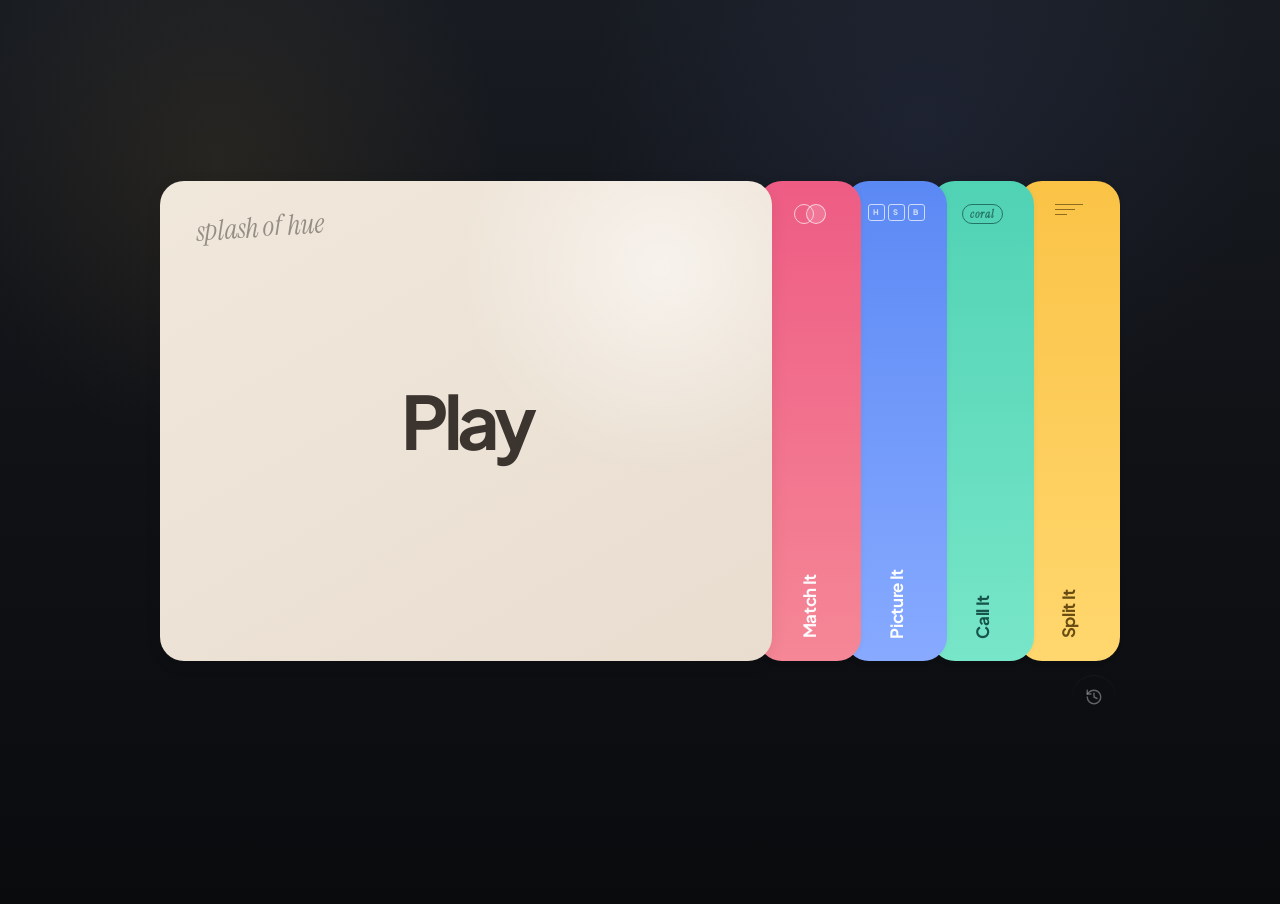
==== commit 823ed91c: "Unify Splash game flow and homepage embed Unify the five game modes around shared stage geometry, na" ====
--- a/public/index.html
+++ b/public/index.html
@@ -99,12 +99,24 @@
 
     --shadow-soft: 0 18px 48px rgba(0, 0, 0, 0.22);
     --shadow-panel: 0 20px 60px rgba(0, 0, 0, 0.2);
+    --embed-canvas: transparent;
+    --embed-boundary: 0;
+    --embed-elevation: none;
     --shell-max: 1180px;
     --content-max: 560px;
+    --game-stage-inset: clamp(var(--space-4), 4vw, var(--space-6));
+    --game-stage-width: min(100%, 980px);
+    --game-stage-height: min(720px, calc(100dvh - clamp(32px, 8vw, 72px)));
+    --control-hit: 44px;
+    --role-label-control-offset: 0.667rem;
+    --focus-ring: rgba(244, 237, 227, 0.92);
+    --focus-ring-offset: 3px;
     --font-display: 'Plus Jakarta Sans', -apple-system, BlinkMacSystemFont, system-ui, sans-serif;
   }
 
   html { background: var(--bg); }
+  html[data-embed="play"],
+  body[data-embed="play"] { background: var(--embed-canvas); }
 
   body {
     font-family: 'Plus Jakarta Sans', -apple-system, BlinkMacSystemFont, system-ui, sans-serif;
@@ -162,7 +174,36 @@
     display: flex;
     animation: screen-in var(--duration-normal) var(--ease-out);
   }
-
+  .screen-focus-target:focus { outline: none; }
+
+  .round-exit-btn {
+    position: absolute;
+    z-index: 12;
+    top: max(var(--space-5), env(safe-area-inset-top));
+    right: max(var(--space-5), env(safe-area-inset-right));
+    width: var(--control-hit);
+    height: var(--control-hit);
+    padding: 0;
+    display: inline-grid;
+    place-items: center;
+    border-radius: var(--radius-pill);
+    color: rgba(255, 255, 255, 0.94);
+    background: rgba(0, 0, 0, 0.34);
+    border: 1px solid rgba(255, 255, 255, 0.2);
+    box-shadow: 0 3px 14px rgba(0, 0, 0, 0.24);
+    backdrop-filter: blur(12px) saturate(1.2);
+    -webkit-backdrop-filter: blur(12px) saturate(1.2);
+  }
+  .round-exit-btn svg {
+    width: 18px;
+    height: 18px;
+    fill: none;
+    stroke: currentColor;
+    stroke-width: 1.9;
+    stroke-linecap: round;
+    stroke-linejoin: round;
+  }
+  .round-exit-btn:hover { background: rgba(0, 0, 0, 0.5); }
   @keyframes screen-in {
     from { opacity: 0; transform: translateY(8px); }
     to { opacity: 1; transform: translateY(0); }
@@ -224,8 +265,8 @@
   button:active { transform: scale(0.97); box-shadow: 0 1px 4px rgba(0, 0, 0, 0.2); }
   button:disabled { opacity: 0.4; cursor: not-allowed; transform: none; box-shadow: none; }
   button:focus-visible {
-    outline: 2px solid rgba(244, 237, 227, 0.92);
-    outline-offset: 3px;
+    outline: 2px solid var(--focus-ring);
+    outline-offset: var(--focus-ring-offset);
   }
   button.secondary {
     background: rgba(255, 255, 255, 0.04);
@@ -388,6 +429,7 @@
 
   #countdown {
     text-align: center;
+    position: relative;
   }
   .countdown-shell {
     display: grid;
@@ -442,65 +484,62 @@
   }
   .memorize-overlay {
     position: absolute;
-    bottom: 0;
-    left: 0;
-    right: 0;
-    padding: var(--space-4) var(--space-5);
+    inset: 0;
+    padding: calc(max(var(--space-5), env(safe-area-inset-top)) + var(--role-label-control-offset)) var(--space-5) max(var(--space-5), env(safe-area-inset-bottom));
     display: flex;
     flex-direction: column;
-    align-items: center;
-    gap: var(--space-2);
-    text-shadow: 0 1px 4px rgba(0,0,0,0.7);
-  }
-  .memorize-overlay.on-dark {
-    text-shadow: 0 1px 4px rgba(0,0,0,0.3);
+    align-items: flex-start;
+    color: #fff;
+    pointer-events: none;
+  }
+  .memorize-overlay.dark-ink {
+    color: #050505;
   }
   .memorize-pill {
-    padding: var(--space-2) var(--space-3);
-    border-radius: var(--radius-pill);
-    background: rgba(0, 0, 0, 0.3);
-    border: 1px solid rgba(255, 255, 255, 0.15);
-    backdrop-filter: blur(14px);
-    font-size: 0.76rem;
-    letter-spacing: 0.1em;
-    text-transform: uppercase;
-  }
-  .on-dark .memorize-pill {
-    background: rgba(255, 255, 255, 0.2);
-    border-color: rgba(255, 255, 255, 0.25);
+    color: inherit;
+    font-size: 1.2rem;
+    font-weight: 600;
+    line-height: 1.18;
+    letter-spacing: -0.025em;
+  }
+  .play-instruction {
+    margin-top: 0.38rem;
+    color: inherit;
+    font-size: 1rem;
+    font-weight: 500;
+    line-height: 1.3;
+    letter-spacing: -0.012em;
+    opacity: 0.76;
   }
   .memorize-pill,
   #timerText {
     display: none;
   }
+  body[data-mode="play"][data-play-guidance="seen"] .play-instruction {
+    display: none;
+  }
   .timer-bar {
-    width: min(320px, 82vw);
+    position: absolute;
+    right: var(--space-5);
+    bottom: max(var(--space-5), env(safe-area-inset-bottom));
+    left: var(--space-5);
+    width: auto;
     height: 4px;
-    background: rgba(255,255,255,0.15);
-    border-radius: 2px;
+    max-width: none;
+    background: color-mix(in srgb, currentColor 20%, transparent);
+    border-radius: 0;
     overflow: hidden;
   }
   .timer-fill {
     height: 100%;
-    background: rgba(255,255,255,0.82);
+    background: currentColor;
     transition: width 0.1s linear;
     position: relative;
   }
-  .timer-fill::after {
-    content: '';
-    position: absolute;
-    right: -2px;
-    top: -3px;
-    width: 6px;
-    height: 10px;
-    border-radius: 3px;
-    background: rgba(255,255,255,0.9);
-    box-shadow: 0 0 8px rgba(255,255,255,0.5), 0 0 16px rgba(255,255,255,0.2);
-  }
 
   #pick {
     width: 100%;
-    padding: clamp(var(--space-4), 4vw, var(--space-6));
+    padding: var(--game-stage-inset);
     align-items: stretch;
     justify-content: flex-start;
   }
@@ -522,14 +561,12 @@
     font-variant-numeric: tabular-nums;
   }
   .reveal-progress {
-    font-size: clamp(1rem, 3vw, 1.25rem);
+    font-size: 0.78rem;
     font-weight: 500;
-    letter-spacing: 0.08em;
-    color: var(--text-dim);
+    line-height: 1.2;
+    letter-spacing: 0.015em;
+    color: var(--text-muted);
     font-variant-numeric: tabular-nums;
-  }
-  .reveal-progress-dim {
-    color: var(--text-muted);
   }
   /* pick-readout-wrap hidden via .play-header { display: none } */
   .pick-hsb {
@@ -551,13 +588,6 @@
     border-radius: var(--radius-lg);
     overflow: hidden;
   }
-  #pick[data-mode="picture"] {
-    align-items: center;
-    justify-content: center;
-  }
-  #pick[data-mode="picture"] .play-shell {
-    align-content: center;
-  }
   /* play-header already hidden globally */
   #pick[data-mode="picture"] .play-stage-row {
     grid-template-columns: minmax(0, 1fr);
@@ -581,6 +611,47 @@
     min-height: clamp(140px, 28svh, 240px);
     border-radius: 0;
     border: none;
+    position: relative;
+  }
+  .play-topline { display: contents; }
+  .play-actions { display: contents; }
+  .play-swatch-copy { display: none; }
+  body[data-mode="play"] .play-topline {
+    position: absolute;
+    z-index: 6;
+    top: max(var(--space-5), env(safe-area-inset-top));
+    right: var(--space-5);
+    left: var(--space-5);
+    display: flex;
+    align-items: center;
+    justify-content: space-between;
+    color: var(--play-ink, #fff);
+    pointer-events: none;
+  }
+  body[data-mode="play"] .play-actions,
+  body[data-mode="match"] .play-actions {
+    position: relative;
+    display: flex;
+    align-items: center;
+    gap: var(--space-2);
+    pointer-events: auto;
+  }
+  body[data-mode="play"] .play-actions .round-exit-btn,
+  body[data-mode="match"] .play-actions .round-exit-btn {
+    position: relative;
+    inset: auto;
+    flex: 0 0 44px;
+  }
+  body[data-mode="play"] .play-swatch-copy {
+    display: block;
+    color: inherit;
+  }
+  .play-swatch-copy strong {
+    display: block;
+    font-size: 1.2rem;
+    font-weight: 600;
+    line-height: 1.18;
+    letter-spacing: -0.025em;
   }
   .picker-panel {
     padding: 0;
@@ -598,6 +669,54 @@
   .picker-panel .slider-group {
     border-top: 1px solid rgba(255, 255, 255, 0.06);
   }
+  #pick[data-mode="match"] .play-shell {
+    grid-template-rows: minmax(0, 1fr);
+  }
+  #pick[data-mode="match"] .play-stage-row {
+    height: 100%;
+    min-height: 0;
+    display: grid;
+    grid-template-columns: minmax(240px, 0.72fr) minmax(420px, 1.28fr);
+    background: var(--surface);
+  }
+  #pick[data-mode="match"] .stage-panel {
+    grid-column: 1;
+    grid-row: 1;
+    height: 100%;
+  }
+  #pick[data-mode="match"] .picker-panel,
+  #pick[data-mode="match"] .play-topline {
+    grid-column: 2;
+    grid-row: 1;
+  }
+  #pick[data-mode="match"] .picker-panel {
+    background: var(--match-guess, #808080);
+  }
+  #pick[data-mode="match"] #pickerContainer,
+  #pick[data-mode="match"] .wheel-picker {
+    height: 100%;
+    min-height: 0;
+  }
+  #pick[data-mode="match"] .wheel-picker {
+    padding: clamp(20px, 3.5vmin, 36px);
+    border: 0;
+    background: transparent;
+  }
+  #pick[data-mode="match"] .spectrum-control {
+    width: min(calc(100% - 2rem), 64dvh, 520px);
+  }
+  #pick[data-mode="match"] .play-topline {
+    position: relative;
+    z-index: 6;
+    align-self: start;
+    display: flex;
+    align-items: flex-start;
+    justify-content: space-between;
+    gap: var(--space-3);
+    padding: var(--space-5);
+    color: var(--match-ink, #fff);
+    pointer-events: none;
+  }
   /* swatchArea is .stage-panel — styled there */
   .stage-frame {
     flex: 1;
@@ -649,8 +768,8 @@
     z-index: 2;
     top: var(--space-2);
     right: var(--space-2);
-    width: 44px;
-    height: 44px;
+    width: var(--control-hit);
+    height: var(--control-hit);
     padding: 0;
     display: inline-grid;
     place-items: center;
@@ -685,6 +804,96 @@
     stroke-linecap: round;
     stroke-linejoin: round;
   }
+  .confirm-copy { display: none; }
+  body[data-mode="play"] .confirm-btn {
+    position: relative;
+    top: auto;
+    right: auto;
+    width: auto;
+    min-width: 6.2rem;
+    height: 44px;
+    padding: 0 0.95rem;
+    display: flex;
+    align-items: center;
+    justify-content: center;
+    border: 1px solid color-mix(in srgb, currentColor 42%, transparent);
+    border-radius: 999px;
+    background: color-mix(in srgb, currentColor 9%, transparent);
+    color: inherit;
+    box-shadow: 0 0.5rem 1.5rem color-mix(in srgb, #000 14%, transparent);
+    backdrop-filter: blur(10px);
+    -webkit-backdrop-filter: blur(10px);
+    pointer-events: auto;
+    transform: none;
+  }
+  body[data-mode="play"] .confirm-btn:hover:not(:disabled) {
+    background: color-mix(in srgb, currentColor 15%, transparent);
+    transform: none;
+  }
+  body[data-mode="play"] .confirm-btn:active:not(:disabled) {
+    background: color-mix(in srgb, currentColor 21%, transparent);
+    transform: scale(0.98);
+  }
+  body[data-mode="play"] .confirm-btn svg {
+    display: none;
+  }
+  body[data-mode="play"] .confirm-copy {
+    display: inline;
+    font-size: 0.92rem;
+    font-weight: 600;
+    line-height: 1;
+    letter-spacing: -0.01em;
+  }
+  body[data-mode="match"] .confirm-btn {
+    position: relative;
+    top: auto;
+    right: auto;
+    width: auto;
+    min-width: 6.2rem;
+    height: 44px;
+    padding: 0 0.95rem;
+    display: inline-flex;
+    align-items: center;
+    justify-content: center;
+    border: 1px solid color-mix(in srgb, currentColor 42%, transparent);
+    background: color-mix(in srgb, currentColor 9%, transparent);
+    color: inherit;
+    font-size: 0.92rem;
+    box-shadow: 0 0.5rem 1.5rem color-mix(in srgb, #000 14%, transparent);
+    pointer-events: auto;
+    transform: none;
+  }
+  body[data-mode="match"] .confirm-btn:hover:not(:disabled) {
+    background: color-mix(in srgb, currentColor 15%, transparent);
+    transform: none;
+  }
+  body[data-mode="match"] .confirm-btn:active:not(:disabled) {
+    background: color-mix(in srgb, currentColor 21%, transparent);
+    transform: scale(0.98);
+  }
+  body[data-mode="split"] .confirm-btn {
+    top: var(--space-5);
+    right: calc(var(--space-5) + 52px);
+    width: auto;
+    min-width: 6.2rem;
+    padding-inline: 0.95rem;
+    display: inline-flex;
+    align-items: center;
+    justify-content: center;
+    font-size: 0.92rem;
+  }
+  body[data-mode="match"] .confirm-btn svg,
+  body[data-mode="split"] .confirm-btn svg {
+    display: none;
+  }
+  body[data-mode="match"] .confirm-copy,
+  body[data-mode="split"] .confirm-copy {
+    display: inline;
+    font-size: 0.92rem;
+    font-weight: 600;
+    line-height: 1;
+    letter-spacing: -0.01em;
+  }
   .confirm-btn:disabled {
     opacity: 0;
     pointer-events: none;
@@ -693,13 +902,32 @@
     display: none;
   }
   .picture-target {
-    font-size: clamp(1.7rem, 7vw, 2.5rem);
+    min-height: 92px;
+    padding: var(--space-4) 76px var(--space-4) var(--space-5);
+    display: flex;
+    align-items: center;
+    justify-content: space-between;
+    gap: var(--space-3);
+  }
+  .picture-prompt,
+  .split-prompt {
+    color: var(--text-dim);
+    font-size: 0.95rem;
+    font-weight: 500;
+    line-height: 1.25;
+  }
+  .picture-prompt {
+    font-size: 0.84rem;
+    white-space: nowrap;
+  }
+  .picture-hsb {
+    font-size: clamp(1.15rem, 4.8vw, 2.5rem);
     line-height: 1;
-    text-align: center;
+    text-align: right;
     letter-spacing: 0.02em;
     font-variant-numeric: tabular-nums;
-    word-spacing: 0.15em;
-    padding: var(--space-4) var(--space-5);
+    word-spacing: 0.06em;
+    white-space: nowrap;
   }
   .hsb-label {
     color: var(--text-muted);
@@ -723,10 +951,11 @@
   }
   .picture-choice {
     min-width: 0;
+    min-height: 0;
     padding: 0;
     border-radius: 0;
     cursor: pointer;
-    aspect-ratio: 1.2;
+    aspect-ratio: auto;
     border: none;
     appearance: none;
     -webkit-appearance: none;
@@ -744,14 +973,6 @@
   }
 
   /* ═══════ SPLIT IT ═══════ */
-  #pick[data-mode="split"] {
-    align-items: center;
-    justify-content: center;
-  }
-  #pick[data-mode="split"] .play-shell {
-    width: min(100%, 560px);
-    align-content: center;
-  }
   #pick[data-mode="split"] .play-stage-row {
     grid-template-columns: minmax(0, 1fr);
   }
@@ -759,13 +980,18 @@
     display: none;
   }
   .split-stage {
+    flex: 1;
+    min-height: 0;
     display: flex;
     flex-direction: column;
     gap: 0;
   }
   .split-swatch {
+    position: relative;
     width: 100%;
-    aspect-ratio: 1.5;
+    min-height: 0;
+    flex: 1;
+    aspect-ratio: auto;
   }
   .split-sliders {
     display: flex;
@@ -773,6 +999,7 @@
     gap: var(--space-3);
     padding: var(--space-4);
   }
+  .split-prompt { margin-bottom: var(--space-1); }
   .split-slider-row {
     display: flex;
     flex-direction: column;
@@ -852,13 +1079,6 @@
   }
 
   /* ═══════ CALL IT ═══════ */
-  #pick[data-mode="call"] {
-    align-items: center;
-    justify-content: center;
-  }
-  #pick[data-mode="call"] .play-shell {
-    align-content: center;
-  }
   #pick[data-mode="call"] .play-stage-row {
     grid-template-columns: minmax(0, 1fr);
   }
@@ -867,46 +1087,82 @@
   }
   .call-stage {
     flex: 1;
-    display: flex;
-    flex-direction: column;
-    gap: 0;
+    display: grid;
+    grid-template-rows: minmax(260px, 43%) minmax(0, 1fr);
     min-height: 100%;
+    background: var(--surface);
   }
   .call-swatch {
+    position: relative;
     width: 100%;
-    min-height: clamp(120px, 22svh, 200px);
-    flex-shrink: 0;
+    min-height: 0;
+  }
+  .call-answer-tray {
+    min-height: 0;
+    padding: var(--space-5);
+    display: grid;
+    grid-template-rows: auto minmax(0, 1fr);
+    gap: var(--space-4);
+    background: var(--surface);
+  }
+  .call-prompt {
+    margin: 0;
+    color: var(--text-dim);
+    font-size: 0.95rem;
+    font-weight: 500;
+    line-height: 1.25;
   }
   .call-choices {
     display: grid;
     grid-template-columns: 1fr 1fr;
-    gap: 1px;
+    grid-template-rows: repeat(4, minmax(52px, 1fr));
+    gap: var(--space-3);
     width: 100%;
-    flex: 1;
-    background: rgba(255, 255, 255, 0.06);
+    min-height: 0;
   }
   .call-choice {
-    border-radius: 0;
-    background: var(--surface);
+    min-width: 0;
+    min-height: 52px;
+    padding: var(--space-3) var(--space-4);
+    border: 1px solid rgba(255, 255, 255, 0.11);
+    border-radius: var(--radius-pill);
+    background: rgba(255, 255, 255, 0.045);
     color: var(--text);
-    border: none;
-    padding: var(--space-4) var(--space-3);
-    font-size: clamp(1rem, 3.5vw, 1.15rem);
+    font-size: clamp(1rem, 2.2vw, 1.08rem);
     font-weight: 500;
     text-align: center;
     cursor: pointer;
     line-height: 1.25;
-    min-height: 44px;
     display: grid;
     place-items: center;
     box-shadow: none;
     transition:
       background var(--duration-fast) var(--ease-out),
-      color var(--duration-fast);
+      border-color var(--duration-fast) var(--ease-out);
   }
   .call-choice:active {
-    background: var(--surface-elevated);
+    background: rgba(255, 255, 255, 0.12);
     transform: none;
+  }
+  .call-choice:focus-visible {
+    outline: 3px solid rgba(255, 255, 255, 0.94);
+    outline-offset: 2px;
+  }
+
+  #pick[data-mode] {
+    align-items: center;
+    justify-content: center;
+  }
+  #pick[data-mode] .play-shell {
+    width: var(--game-stage-width);
+    height: var(--game-stage-height);
+    grid-template-rows: minmax(0, 1fr);
+    align-content: stretch;
+  }
+  #pick[data-mode] .play-stage-row,
+  #pick[data-mode] .stage-panel {
+    height: 100%;
+    min-height: 0;
   }
 
   /* Reveal — call mode name bar */
@@ -932,8 +1188,13 @@
   .reveal-call-name.call-correct { color: var(--tier-strong); }
   .reveal-call-name.call-wrong { color: var(--text-dim); }
   body[data-embed="play"] .reveal-nav-btn.ghost,
+  body[data-embed="play"] .round-exit-btn,
   body[data-embed="play"] .reveal-progress,
   body[data-embed="play"] .reveal-hsb { display: none !important; }
+
+  body[data-embed="play"] #countdown {
+    background: var(--bg);
+  }
 
   body[data-embed="play"] #reveal {
     align-items: stretch;
@@ -945,17 +1206,46 @@
     height: 100dvh;
     min-height: 100dvh;
     padding: 0;
-  }
-  body[data-embed="play"] .play-shell {
+    align-items: stretch;
+    justify-content: stretch;
+  }
+  body[data-embed="play"] #pick[data-mode] .play-shell {
     width: 100%;
     max-width: none;
     height: 100%;
     gap: 0;
     align-content: stretch;
   }
-  body[data-embed="play"] .play-stage-row {
+  body[data-mode="play"] .play-stage-row {
     height: 100%;
-    border-radius: 0;
+    background: #808080;
+  }
+  body[data-mode="play"] .stage-panel,
+  body[data-mode="play"] .stage-frame,
+  body[data-mode="play"] .preview-swatch {
+    position: absolute;
+    inset: 0;
+    width: 100%;
+    height: 100%;
+    min-height: 0;
+  }
+  body[data-mode="play"] .picker-panel,
+  body[data-mode="play"] #pickerContainer,
+  body[data-mode="play"] .wheel-picker {
+    position: absolute;
+    inset: 0;
+    width: 100%;
+    height: 100%;
+    min-height: 0;
+  }
+  body[data-mode="play"] .wheel-picker {
+    border: 0;
+    background: transparent;
+    pointer-events: none;
+  }
+  body[data-mode="play"] .spectrum-control {
+    width: min(78vw, 64dvh, 560px);
+    pointer-events: auto;
   }
   body[data-embed="play"] .reveal-shell {
     align-self: stretch;
@@ -978,8 +1268,9 @@
   }
   body[data-embed="play"] .play-stage-row,
   body[data-embed="play"] .reveal-card {
-    border: 0;
-    box-shadow: none;
+    border: var(--embed-boundary);
+    border-radius: 0;
+    box-shadow: var(--embed-elevation);
   }
 
   .xkcd-link {
@@ -993,49 +1284,64 @@
     text-decoration-color: rgba(255, 255, 255, 0.5);
   }
   /* preview-swatch min-height set above with stage-panel */
-  .match-compare {
-    display: grid;
-    grid-template-columns: 1fr 1px 1fr;
-    width: 100%;
-    aspect-ratio: 2;
-    cursor: pointer;
-  }
-  .match-compare:focus-visible {
-    outline: 2px solid rgba(244, 237, 227, 0.94);
-    outline-offset: -4px;
-  }
-  .match-compare-divider {
-    background: rgba(255, 255, 255, 0.1);
-  }
-  .match-compare-col {
+  .match-target {
     position: relative;
-  }
-  .match-compare-swatch {
     width: 100%;
     height: 100%;
+  }
+  .swatch-role-label {
+    position: absolute;
+    top: calc(var(--space-5) + 0.65rem);
+    left: var(--space-5);
+    color: var(--target-ink, #fff);
+    font-size: 1.2rem;
+    font-weight: 600;
+    line-height: 1.18;
+    letter-spacing: -0.025em;
+    pointer-events: none;
+  }
+  .match-guess-copy {
+    display: none;
+  }
+  body[data-mode="match"] .match-guess-copy {
+    min-width: 0;
+    min-height: 44px;
+    padding: 0;
+    display: grid;
+    align-content: start;
+    justify-items: start;
+    gap: 0.3rem;
+    border: 0;
     border-radius: 0;
-    border: none;
-  }
-  .match-compare-label {
-    position: absolute;
-    bottom: var(--space-2);
-    left: 0;
-    right: 0;
-    font-size: 0.62rem;
-    color: rgba(255, 255, 255, 0.84);
-    letter-spacing: 0.12em;
-    text-transform: uppercase;
-    text-align: center;
-    text-shadow: 0 1px 3px rgba(0, 0, 0, 0.5);
-    pointer-events: none;
-  }
-  .match-compare-label.on-light {
-    color: rgba(10, 12, 15, 0.84);
-    text-shadow: 0 1px 1px rgba(255, 255, 255, 0.28);
-  }
-  .match-compare-label.is-hsb {
-    letter-spacing: 0.045em;
-    text-transform: none;
+    background: transparent;
+    color: inherit;
+    box-shadow: none;
+    backdrop-filter: none;
+    -webkit-backdrop-filter: none;
+    text-align: left;
+    pointer-events: auto;
+    cursor: pointer;
+  }
+  body[data-mode="match"] .match-guess-copy:hover,
+  body[data-mode="match"] .match-guess-copy:active {
+    background: transparent;
+  }
+  body[data-mode="match"] .match-guess-copy:focus-visible {
+    outline: 2px solid currentColor;
+    outline-offset: 4px;
+  }
+  .match-guess-copy strong {
+    font-size: 1.2rem;
+    font-weight: 600;
+    line-height: 1.18;
+    letter-spacing: -0.025em;
+  }
+  .match-guess-value {
+    color: inherit;
+    font-size: 0.78rem;
+    line-height: 1.2;
+    letter-spacing: 0.015em;
+    opacity: 0.72;
     font-variant-numeric: tabular-nums;
   }
   .match-reveal-values {
@@ -1146,42 +1452,9 @@
     position: relative;
     flex: none;
   }
-  .spectrum-value {
+  .spectrum-hue {
     position: absolute;
     inset: 0;
-    border-radius: 50%;
-    background: conic-gradient(
-      from 180deg,
-      #000 0deg,
-      var(--selected-color, hsl(180 100% 25%)) var(--value-stop, 180deg),
-      var(--value-color, hsl(180 100% 50%)) 360deg
-    );
-    cursor: crosshair;
-    touch-action: none;
-  }
-  .spectrum-value:focus-visible,
-  .spectrum-disc:focus-visible {
-    outline: 2px solid rgba(244, 237, 227, 0.94);
-    outline-offset: 5px;
-  }
-  .spectrum-value-handle,
-  .spectrum-disc-handle {
-    position: absolute;
-    z-index: 4;
-    width: 22px;
-    height: 22px;
-    border: 3px solid white;
-    border-radius: 50%;
-    pointer-events: none;
-    transform: translate(-50%, -50%);
-    box-shadow:
-      0 0 0 2px rgba(0, 0, 0, 0.38),
-      0 4px 12px rgba(0, 0, 0, 0.5);
-  }
-  .spectrum-disc {
-    position: absolute;
-    z-index: 2;
-    inset: 9.5%;
     border-radius: 50%;
     background: conic-gradient(
       hsl(0 100% 50%),
@@ -1195,12 +1468,39 @@
     cursor: crosshair;
     touch-action: none;
     box-shadow:
-      0 12px 30px rgba(0, 0, 0, 0.42),
-      0 0 0 2px rgba(10, 12, 16, 0.9),
-      0 0 0 3px rgba(255, 255, 255, 0.14),
-      inset 0 1px 0 rgba(255, 255, 255, 0.18);
-  }
-  .spectrum-disc-canvas {
+      0 18px 48px rgba(0, 0, 0, 0.24),
+      inset 0 0 0 1px rgba(255, 255, 255, 0.34);
+  }
+  .spectrum-hue:focus-visible,
+  .spectrum-field:focus-visible {
+    outline: 2px solid rgba(244, 237, 227, 0.94);
+    outline-offset: 5px;
+  }
+  .spectrum-hue-handle,
+  .spectrum-field-handle {
+    position: absolute;
+    z-index: 4;
+    width: 24px;
+    height: 24px;
+    border: 3px solid white;
+    border-radius: 50%;
+    pointer-events: none;
+    transform: translate(-50%, -50%);
+    box-shadow:
+      0 0 0 2px rgba(0, 0, 0, 0.38),
+      0 4px 12px rgba(0, 0, 0, 0.5);
+  }
+  .spectrum-field {
+    position: absolute;
+    z-index: 2;
+    inset: 16.5%;
+    border-radius: 50%;
+    overflow: visible;
+    background: var(--selected-color, hsl(180 50% 50%));
+    cursor: crosshair;
+    touch-action: none;
+  }
+  .spectrum-field-canvas {
     position: absolute;
     inset: 0;
     width: 100%;
@@ -1208,8 +1508,28 @@
     border-radius: inherit;
     pointer-events: none;
   }
-  .spectrum-disc-handle {
+  .spectrum-field-handle {
     z-index: 3;
+  }
+  .spectrum-control[data-active="false"] .spectrum-hue {
+    opacity: 0.28;
+    filter: saturate(0.24) contrast(0.94);
+  }
+  .spectrum-control[data-active="false"] .spectrum-field {
+    opacity: 0.2;
+    filter: saturate(0.16) contrast(0.92);
+  }
+  .spectrum-control[data-active="false"] .spectrum-hue-handle,
+  .spectrum-control[data-active="false"] .spectrum-field-handle {
+    opacity: 0.9;
+  }
+  .spectrum-hue,
+  .spectrum-field,
+  .spectrum-hue-handle,
+  .spectrum-field-handle {
+    transition:
+      opacity 360ms var(--ease-out),
+      filter 360ms var(--ease-out);
   }
 
   #results {
@@ -1230,7 +1550,6 @@
     padding: var(--space-5);
     display: grid;
     gap: var(--space-2);
-    cursor: pointer;
     background: var(--surface);
     border: 1px solid rgba(255, 255, 255, 0.08);
     box-shadow:
@@ -1239,6 +1558,31 @@
       var(--shadow-card);
     border-radius: var(--radius-lg);
   }
+  .results-disclosure {
+    min-height: 44px;
+    width: max-content;
+    margin-top: var(--space-2);
+    padding: 0;
+    display: inline-flex;
+    align-items: center;
+    gap: var(--space-2);
+    color: var(--text-dim);
+    background: transparent;
+    border: 0;
+    border-radius: var(--radius-sm);
+    box-shadow: none;
+    font-size: 0.84rem;
+  }
+  .results-disclosure:hover { color: var(--text); background: transparent; }
+  .results-disclosure svg {
+    width: 15px;
+    height: 15px;
+    fill: none;
+    stroke: currentColor;
+    stroke-width: 2;
+    transition: transform var(--duration-fast) var(--ease-out);
+  }
+  .results-disclosure[aria-expanded="true"] svg { transform: rotate(90deg); }
   .results-hero-head {
     display: flex;
     align-items: end;
@@ -1282,11 +1626,6 @@
   .score-tier.tier-elite { color: var(--tier-elite); }
   .score-tier.tier-strong { color: var(--tier-strong); }
   .score-tier.tier-solid { color: var(--tier-solid); }
-  .analysis-hint {
-    color: var(--text-muted);
-    font-size: 0.82rem;
-  }
-  .analysis-hint,
   .feedback-text,
   .result-names,
   .result-verdict {
@@ -1299,7 +1638,7 @@
     grid-template-columns: 1fr auto;
     gap: 12px;
     align-items: end;
-    cursor: pointer;
+    cursor: default;
     animation: card-in var(--duration-slow) var(--ease-out) backwards;
   }
   .result-card > div:first-child {
@@ -1435,12 +1774,19 @@
     justify-content: flex-start;
   }
   .results-icon-btn {
-    width: 52px;
+    width: auto;
+    min-width: 52px;
     height: 52px;
-    padding: 0;
+    padding: 0 var(--space-4);
     border-radius: 999px;
-    display: inline-grid;
-    place-items: center;
+    display: inline-flex;
+    align-items: center;
+    justify-content: center;
+    gap: var(--space-2);
+    color: var(--text-soft);
+    font-size: 0.88rem;
+    font-weight: 500;
+    letter-spacing: -0.01em;
     box-shadow: var(--glow-inner);
   }
   .results-icon-btn:hover {
@@ -1456,6 +1802,7 @@
     stroke-linecap: round;
     stroke-linejoin: round;
   }
+  .results-action-copy { line-height: 1; }
 
   .history-shell {
     width: min(100%, 760px);
@@ -1523,8 +1870,8 @@
     stroke-linejoin: round;
   }
   .icon-btn {
-    width: 42px;
-    height: 42px;
+    width: var(--control-hit);
+    height: var(--control-hit);
     padding: 0;
     border-radius: 999px;
     display: inline-grid;
@@ -1651,7 +1998,8 @@
       box-shadow: inset 0 0 0 2px rgba(255, 255, 255, 0.3);
     }
     .call-choice:hover {
-      background: var(--surface-raised);
+      background: rgba(255, 255, 255, 0.1);
+      border-color: rgba(255, 255, 255, 0.24);
     }
   }
 
@@ -1681,13 +2029,28 @@
     .play-shell {
       gap: var(--space-3);
     }
+    .call-stage {
+      grid-template-rows: 42% minmax(0, 1fr);
+    }
+    .call-answer-tray {
+      padding: var(--space-4);
+      gap: var(--space-3);
+    }
+    .call-choices {
+      gap: 9px;
+    }
+    .call-choice {
+      padding-inline: var(--space-3);
+    }
     /* stage-panel is transparent — card treatment on .play-stage-row */
-    /* match-compare is always side-by-side */
     .result-card {
       grid-template-columns: 1fr;
     }
     .result-score {
       text-align: left;
+    }
+    #results.analysis-open #resultCards {
+      grid-template-columns: repeat(2, minmax(0, 1fr));
     }
     .results-hero-head {
       flex-direction: column;
@@ -1711,6 +2074,28 @@
     }
   }
 
+  @media (max-width: 700px) {
+    :root {
+      --game-stage-height: min(760px, calc(100dvh - (2 * var(--space-4))));
+    }
+    #pick[data-mode="match"] .play-stage-row {
+      grid-template-columns: minmax(0, 1fr);
+      grid-template-rows: clamp(112px, 22svh, 168px) minmax(0, 1fr);
+    }
+    #pick[data-mode="match"] .stage-panel {
+      grid-column: 1;
+      grid-row: 1;
+    }
+    #pick[data-mode="match"] .picker-panel,
+    #pick[data-mode="match"] .play-topline {
+      grid-column: 1;
+      grid-row: 2;
+    }
+    #pick[data-mode="match"] .spectrum-control {
+      width: min(calc(100% - 2rem), 48svh, 420px);
+    }
+  }
+
   #pick, #results, #historyScreen, #reveal, #challenge {
     padding-bottom: calc(env(safe-area-inset-bottom, 0px) + clamp(var(--space-4), 4vw, var(--space-6)));
   }
@@ -1723,21 +2108,25 @@
     padding-top: clamp(var(--space-5), 6vw, var(--space-8));
   }
   .reveal-shell {
-    width: min(100%, 560px);
+    width: var(--game-stage-width);
+    height: var(--game-stage-height);
     display: grid;
     gap: var(--space-4);
   }
+  #reveal { padding: var(--game-stage-inset); }
   .reveal-card {
     position: relative;
+    height: 100%;
     background: var(--surface);
     border: 1px solid rgba(255, 255, 255, 0.08);
     border-radius: var(--radius-lg);
     overflow: hidden;
   }
   .reveal-swatches {
+    min-height: 0;
     display: grid;
     grid-template-columns: 1fr 1fr;
-    aspect-ratio: 1.5;
+    aspect-ratio: auto;
   }
   .reveal-swatches > div {
     min-height: 0;
@@ -1745,10 +2134,47 @@
   .reveal-meta {
     padding: var(--space-4) var(--space-5);
     display: flex;
+    flex: 1;
     align-items: center;
     justify-content: space-between;
+    gap: var(--space-4);
+  }
+  .reveal-band {
+    min-height: 112px;
+    display: flex;
+    align-items: center;
+    background: #111310;
+  }
+  .reveal-outcome {
+    display: grid;
+    gap: 0.35rem;
   }
   .reveal-meta.has-detail { cursor: pointer; }
+  .reveal-meta.has-detail:focus-visible {
+    outline: 2px solid currentColor;
+    outline-offset: -3px;
+  }
+  .reveal-verdict-cluster {
+    display: flex;
+    align-items: center;
+    gap: var(--space-3);
+  }
+  .reveal-detail-icon {
+    width: 1rem;
+    height: 1rem;
+    fill: none;
+    stroke: currentColor;
+    stroke-width: 2.5;
+    stroke-linecap: round;
+    stroke-linejoin: round;
+    opacity: 0;
+    transform: rotate(90deg);
+    transition: opacity 150ms ease, transform 150ms ease;
+  }
+  .reveal-meta.has-detail .reveal-detail-icon { opacity: 0.62; }
+  .reveal-meta.has-detail[aria-expanded="true"] .reveal-detail-icon {
+    transform: rotate(-90deg);
+  }
   .reveal-score-cluster {
     display: flex;
     align-items: baseline;
@@ -1761,6 +2187,7 @@
     font-variant-numeric: tabular-nums;
     line-height: 1;
   }
+  .reveal-score-num:focus { outline: none; }
   .reveal-score-max {
     font-size: 0.82rem;
     color: var(--text-muted);
@@ -1780,6 +2207,7 @@
   }
   .history-tabs::-webkit-scrollbar { display: none; }
   button.history-tab {
+    min-height: var(--control-hit);
     padding: 8px 14px;
     border-radius: var(--radius-pill);
     background: rgba(255, 255, 255, 0.04);
@@ -2043,6 +2471,100 @@
     white-space: nowrap;
   }
 
+  .reveal-swatch-label,
+  .reveal-nav-copy { display: none; }
+  body[data-mode="play"] .memorize-pill { display: block; }
+  .reveal-progress {
+    color: rgba(241, 238, 231, 0.52);
+  }
+  .reveal-card {
+    display: grid;
+    grid-template-rows: minmax(0, 1fr) auto auto;
+  }
+  .reveal-swatches > div { position: relative; }
+  .reveal-swatch-label {
+    position: absolute;
+    top: calc(var(--space-5) + var(--role-label-control-offset));
+    left: var(--space-5);
+    display: block;
+    color: var(--swatch-ink, #fff);
+    font-size: 1.2rem;
+    font-weight: 600;
+    line-height: 1.18;
+    letter-spacing: -0.025em;
+  }
+  .reveal-meta { min-height: 112px; }
+  .reveal-score-num {
+    color: #f1eee7 !important;
+    font-size: clamp(2.35rem, 9vw, 3.2rem);
+    font-weight: 500;
+  }
+  .reveal-score-max {
+    color: rgba(241, 238, 231, 0.52);
+  }
+  .reveal-verdict {
+    max-width: 12rem;
+    color: rgba(241, 238, 231, 0.66);
+    font-size: 0.82rem;
+    line-height: 1.35;
+    letter-spacing: 0;
+    text-align: right;
+    text-transform: none;
+  }
+  .reveal-band .reveal-nav-btn:not(.ghost) {
+    position: static;
+    flex: 0 0 auto;
+    margin-right: var(--space-5);
+    width: auto;
+    min-width: 5.4rem;
+    height: 44px;
+    padding: 0 0.95rem;
+    display: flex;
+    align-items: center;
+    justify-content: center;
+    border: 1px solid rgba(255, 250, 242, 0.42);
+    border-radius: 999px;
+    background: rgba(255, 250, 242, 0.06);
+    box-shadow: none;
+    backdrop-filter: blur(10px);
+    -webkit-backdrop-filter: blur(10px);
+    transform: none;
+  }
+  .reveal-band .reveal-nav-btn:not(.ghost):hover,
+  .reveal-band .reveal-nav-btn:not(.ghost):active {
+    background: rgba(255, 250, 242, 0.12);
+    transform: none;
+  }
+  .reveal-band .reveal-nav-btn:not(.ghost) svg {
+    display: none;
+  }
+  .reveal-nav-btn.ghost {
+    top: var(--space-5);
+    right: var(--space-5);
+    left: auto;
+  }
+  .reveal-nav-copy {
+    display: inline;
+    font-size: 0.92rem;
+    font-weight: 600;
+    line-height: 1;
+    letter-spacing: -0.01em;
+  }
+  body[data-embed="play"] .reveal-card {
+    grid-template-rows: minmax(0, 1fr) auto auto;
+  }
+
+  @media (max-width: 540px) {
+    body:not([data-embed="play"]) #reveal { padding: var(--space-4); }
+    .reveal-band { min-height: 104px; }
+    .reveal-meta {
+      min-height: 104px;
+      padding: var(--space-4);
+    }
+    .reveal-band .reveal-nav-btn:not(.ghost) { margin-right: var(--space-4); }
+    .reveal-verdict { font-size: 0.76rem; }
+  }
+
   @keyframes spin {
     to { transform: rotate(360deg); }
   }
@@ -2059,11 +2581,16 @@
     body { transition: none; }
     .error-toast, .success-toast { transition: none; }
     .name-sheet, .name-sheet-panel { transition: none; }
+    .reveal-detail-icon { transition: none; }
     button:active { transform: none; }
     button:hover {
       transform: none;
     }
     .countdown-num { transition: none; }
+    .spectrum-hue,
+    .spectrum-field,
+    .spectrum-hue-handle,
+    .spectrum-field-handle { transition: none; }
   }
 </style>
 <script src="https://us-assets.i.posthog.com/static/array.js" async></script>
@@ -2071,6 +2598,19 @@
 <script src="xkcd-colors.js"></script>
 </head>
 <body>
+
+<noscript>
+  <style>
+    body { opacity: 1; }
+    body > .screen, body > .name-sheet, body > .success-toast, body > .error-toast { display: none !important; }
+    .noscript-message { min-height: 100dvh; display: grid; place-content: center; gap: 0.5rem; padding: 2rem; text-align: center; }
+    .noscript-message p { color: #949494; }
+  </style>
+  <main class="noscript-message">
+    <h1>Splash of Hue</h1>
+    <p>This color instrument needs JavaScript to run.</p>
+  </main>
+</noscript>
 
 <!-- MENU — card stack built by home.js, toolbar stays in markup -->
 <div id="menu" class="screen active">
@@ -2087,8 +2627,11 @@
 
 <!-- COUNTDOWN -->
 <div id="countdown" class="screen">
+  <button class="round-exit-btn" type="button" onclick="goMenu()" aria-label="Return to games">
+    <svg aria-hidden="true"><use href="icons.svg#icon-home"></use></svg>
+  </button>
   <div class="countdown-shell">
-    <div class="countdown-num" id="countdownNum">3</div>
+    <div class="countdown-num" id="countdownNum" role="status" aria-live="polite" aria-atomic="true">3</div>
   </div>
 </div>
 
@@ -2096,10 +2639,14 @@
 <div id="memorize" class="screen">
   <div class="color-grid" id="memorizeGrid"></div>
   <div class="memorize-overlay">
-    <p id="memorizeLabel" class="memorize-pill"></p>
+    <p id="memorizeLabel" class="memorize-pill screen-focus-target" tabindex="-1"></p>
+    <p class="play-instruction">Remember</p>
     <div class="timer-bar"><div class="timer-fill" id="timerFill"></div></div>
     <p id="timerText" style="font-size:0.82rem;color:rgba(255,255,255,0.86);"></p>
   </div>
+  <button class="round-exit-btn" type="button" onclick="goMenu()" aria-label="Return to games">
+    <svg aria-hidden="true"><use href="icons.svg#icon-home"></use></svg>
+  </button>
 </div>
 
 <!-- PICK -->
@@ -2126,9 +2673,26 @@
         </div>
         <div id="pickerContainer"></div>
       </div>
-      <button id="confirmBtn" class="confirm-btn" onclick="confirmPick()" aria-label="Lock in guess">
-        <svg aria-hidden="true"><use href="icons.svg#icon-forward"></use></svg>
-      </button>
+      <div class="play-topline">
+        <div class="play-swatch-copy">
+          <strong>Guess</strong>
+          <p class="play-instruction">Match from memory</p>
+        </div>
+        <button id="matchGuessDisclosure" class="match-guess-copy" type="button"
+                aria-expanded="false" aria-label="Show live Guess HSB values"
+                onclick="toggleMatchHSB(event)">
+          <strong>Guess</strong>
+          <span class="match-guess-value" id="matchGuessValue" hidden></span>
+        </button>
+        <div class="play-actions">
+          <button id="confirmBtn" class="confirm-btn" onclick="confirmPick()" aria-label="Compare target and guess">
+            <svg aria-hidden="true"><use href="icons.svg#icon-forward"></use></svg>
+          </button>
+          <button class="round-exit-btn" type="button" onclick="goMenu()" aria-label="Return to games">
+            <svg aria-hidden="true"><use href="icons.svg#icon-home"></use></svg>
+          </button>
+        </div>
+      </div>
     </div>
   </div>
 </div>
@@ -2136,18 +2700,29 @@
 <!-- REVEAL -->
 <div id="reveal" class="screen">
   <div class="reveal-shell">
-    <p class="reveal-progress" id="revealProgress">1 / 5</p>
     <div class="reveal-card">
       <div class="reveal-swatches">
-        <div id="revealTarget"></div>
-        <div id="revealGuess"></div>
+        <div id="revealTarget"><span class="reveal-swatch-label">Target</span></div>
+        <div id="revealGuess"><span class="reveal-swatch-label">Guess</span></div>
       </div>
-      <div class="reveal-meta" id="revealMeta">
-        <div class="reveal-score-cluster">
-          <div class="reveal-score-num" id="revealScore" tabindex="-1"></div>
-          <div class="reveal-score-max">/ 10</div>
+      <div class="reveal-band">
+        <div class="reveal-meta" id="revealMeta">
+          <div class="reveal-outcome">
+            <p class="reveal-progress" id="revealProgress">Round 1 of 5</p>
+            <div class="reveal-score-cluster">
+              <div class="reveal-score-num" id="revealScore" tabindex="-1"></div>
+              <div class="reveal-score-max">/ 10</div>
+            </div>
+          </div>
+          <div class="reveal-verdict-cluster">
+            <div class="reveal-verdict" id="revealVerdict"></div>
+            <svg class="reveal-detail-icon" aria-hidden="true"><use href="icons.svg#icon-forward"></use></svg>
+          </div>
         </div>
-        <div class="reveal-verdict" id="revealVerdict"></div>
+        <button class="reveal-nav-btn" onclick="continueAfterReveal()" aria-label="Continue">
+          <span class="reveal-nav-copy" id="revealNavCopy"></span>
+          <svg aria-hidden="true"><use href="icons.svg#icon-forward"></use></svg>
+        </button>
       </div>
       <div class="reveal-call-names" id="revealCallNames" style="display:none">
         <span class="reveal-call-label">Correct</span>
@@ -2159,9 +2734,6 @@
       <button class="reveal-nav-btn ghost" onclick="goMenu()" aria-label="Quit to menu">
         <svg aria-hidden="true"><use href="icons.svg#icon-home"></use></svg>
       </button>
-      <button class="reveal-nav-btn" onclick="continueAfterReveal()" aria-label="Continue">
-        <svg aria-hidden="true"><use href="icons.svg#icon-forward"></use></svg>
-      </button>
     </div>
   </div>
 </div>
@@ -2169,28 +2741,35 @@
 <!-- RESULTS -->
 <div id="results" class="screen">
   <div class="results-shell">
-    <section class="results-hero panel" id="resultsHero" onclick="toggleAdvanced()">
+    <section class="results-hero panel" id="resultsHero">
       <p class="eyebrow" id="resultsMeta">Round complete</p>
       <div class="results-hero-head">
         <div class="score-cluster">
-          <div class="total-score" id="totalScore"></div>
+          <div class="total-score screen-focus-target" id="totalScore" tabindex="-1"></div>
           <div class="total-label">/ 50</div>
         </div>
         <div class="score-tier" id="scoreTier">Solid eye</div>
       </div>
-      <p class="analysis-hint" id="advancedHint">Tap to reveal analysis.</p>
       <p class="feedback-text" id="totalFeedback"></p>
+      <button class="results-disclosure" id="resultsDisclosure" type="button"
+              onclick="toggleAdvanced()" aria-expanded="false" aria-controls="resultCards totalFeedback">
+        <span id="advancedHint">Show breakdown</span>
+        <svg aria-hidden="true"><use href="icons.svg#icon-forward"></use></svg>
+      </button>
     </section>
     <div id="resultCards"></div>
     <div class="btn-row results-actions">
       <button class="secondary results-icon-btn" onclick="goMenu()" aria-label="Menu">
         <svg aria-hidden="true"><use href="icons.svg#icon-home"></use></svg>
+        <span class="results-action-copy">Menu</span>
       </button>
       <button class="secondary results-icon-btn" onclick="startGame(lastMode)" aria-label="Play again">
         <svg aria-hidden="true"><use href="icons.svg#icon-replay"></use></svg>
+        <span class="results-action-copy">Again</span>
       </button>
       <button class="secondary results-icon-btn" onclick="shareGame()" aria-label="Share">
         <svg aria-hidden="true"><use href="icons.svg#icon-share"></use></svg>
+        <span class="results-action-copy">Share</span>
       </button>
     </div>
   </div>
@@ -2275,10 +2854,15 @@
 let roundResults = [];
 let showHistoryMode = 'play';
 let memorizeTimer = null;
+let countdownTimer = null;
+let countdownTransitionTimer = null;
+let menuReturnSelector = '.home-play';
+let menuReturnPending = false;
 let pickerType = 'wheel';
 let currentHSB = { h: 180, s: 50, b: 50 };
 let matchHSBVisible = false;
 const spectrumImageCache = new Map();
+let playGuidanceSeen = false;
 let showAdvanced = new URLSearchParams(window.location.search).has('advanced');
 const isEmbedPlay = new URLSearchParams(window.location.search).get('embed') === 'play';
 let challengeCode = null;
@@ -2286,22 +2870,134 @@
 let _nameCallback = null;
 
 document.body.dataset.screen = 'menu';
-if (isEmbedPlay) document.body.dataset.embed = 'play';
+if (isEmbedPlay) {
+  document.documentElement.dataset.embed = 'play';
+  document.body.dataset.embed = 'play';
+}
+
+function postEmbedHostEvent(phase, kind, deltaY) {
+  if (!isEmbedPlay || window.parent === window) return;
+  let targetOrigin = '*';
+  try {
+    if (document.referrer) targetOrigin = new URL(document.referrer).origin;
+  } catch (_) {
+    // The event carries no user data; an unknown referrer can safely use '*'.
+  }
+  window.parent.postMessage({
+    type: 'exogradient:splash-engagement',
+    version: 1,
+    phase: phase,
+    kind: kind,
+    deltaY: Number.isFinite(deltaY) ? Math.round(deltaY) : undefined
+  }, targetOrigin);
+}
+
+function notifyEmbedEngagement(kind) {
+  postEmbedHostEvent('complete', kind);
+}
+
+function notifyEmbedReady() {
+  postEmbedHostEvent('ready', 'play');
+}
+
+function notifyEmbedDismissal(kind, deltaY) {
+  postEmbedHostEvent('dismiss', kind, deltaY);
+}
+
+window.addEventListener('message', function(event) {
+  if (!isEmbedPlay || event.source !== window.parent) return;
+  if (document.referrer) {
+    try {
+      if (event.origin !== new URL(document.referrer).origin) return;
+    } catch (_) {
+      return;
+    }
+  }
+  const message = event.data;
+  if (!message || message.type !== 'exogradient:splash-host' || message.version !== 1) return;
+  if (message.phase === 'probe' && message.kind === 'ready') notifyEmbedReady();
+});
+
+let embedWheelIntent = 0;
+let embedWheelReset = null;
+document.addEventListener('wheel', function(event) {
+  if (!isEmbedPlay) return;
+  embedWheelIntent += event.deltaY;
+  clearTimeout(embedWheelReset);
+  embedWheelReset = setTimeout(function() { embedWheelIntent = 0; }, 140);
+  if (Math.abs(embedWheelIntent) < 36) return;
+  const deltaY = Math.max(-240, Math.min(240, embedWheelIntent));
+  embedWheelIntent = 0;
+  notifyEmbedDismissal('scroll', deltaY);
+}, { passive: true });
 
 
 // --- Navigation ---
 function showScreen(id) {
-  document.querySelectorAll('.screen').forEach(s => s.classList.remove('active'));
-  document.getElementById(id).classList.add('active');
+  document.querySelectorAll('.screen').forEach(function(screen) {
+    const active = screen.id === id;
+    screen.classList.toggle('active', active);
+    screen.toggleAttribute('inert', !active);
+    screen.setAttribute('aria-hidden', String(!active));
+  });
   document.body.dataset.screen = id;
 }
+
+function focusAfterRender(target) {
+  requestAnimationFrame(function() {
+    const el = typeof target === 'string' ? document.querySelector(target) : target;
+    if (el && !el.closest('[inert]')) el.focus({ preventScroll: true });
+  });
+}
+
+function focusPickEntry() {
+  const selector = lastMode === 'picture' ? '.picture-prompt'
+    : lastMode === 'call' ? '.call-prompt'
+    : lastMode === 'split' ? '.split-prompt'
+    : '.spectrum-hue';
+  focusAfterRender(selector);
+}
+
+function cancelRoundTimers() {
+  if (countdownTimer) { clearInterval(countdownTimer); countdownTimer = null; }
+  if (countdownTransitionTimer) { clearTimeout(countdownTransitionTimer); countdownTransitionTimer = null; }
+  if (memorizeTimer) { clearInterval(memorizeTimer); memorizeTimer = null; }
+}
+
+function finishMenuReturn() {
+  cancelRoundTimers();
+  challengeCode = null;
+  challengePlayerName = null;
+  delete document.body.dataset.mode;
+  showScreen('menu');
+  menuReturnPending = false;
+  focusAfterRender(menuReturnSelector);
+}
+
+function acknowledgePlayGuidance() {
+  if (lastMode !== 'play' || playGuidanceSeen) return;
+  playGuidanceSeen = true;
+  document.body.dataset.playGuidance = 'seen';
+}
+
 function goMenu() {
   analytics.gameAbandoned(lastMode, pickerType, guesses ? guesses.length : 0, document.body.dataset.screen);
-  if (memorizeTimer) { clearInterval(memorizeTimer); memorizeTimer = null; }
-  challengeCode = null;
-  challengePlayerName = null;
-  showScreen('menu');
-}
+  cancelRoundTimers();
+  if (!isEmbedPlay && history.state && (history.state.splashGame === true || history.state.splashView)) {
+    menuReturnPending = true;
+    history.back();
+    return;
+  }
+  finishMenuReturn();
+}
+
+window.addEventListener('popstate', function() {
+  if (isEmbedPlay || document.body.dataset.screen === 'menu') return;
+  if (!menuReturnPending) {
+    analytics.gameAbandoned(lastMode, pickerType, guesses ? guesses.length : 0, document.body.dataset.screen);
+  }
+  finishMenuReturn();
+});
 
 function modeLabel(mode) {
   const labels = { play: 'Play', match: 'Match It', picture: 'Picture It', call: 'Call It', split: 'Split It' };
@@ -2319,8 +3015,8 @@
   return type === 'wheel' ? 'Wheel' : type;
 }
 
-function confirmIconMarkup() {
-  return icon('forward');
+function confirmIconMarkup(showCopy = false) {
+  return `${showCopy ? '<span class="confirm-copy">Compare</span>' : ''}${icon('forward')}`;
 }
 
 function clamp(value, min, max) {
@@ -2418,9 +3114,8 @@
 }
 
 function updateAdvancedHint() {
-  document.getElementById('advancedHint').textContent = showAdvanced
-    ? 'Tap to hide analysis.'
-    : 'Tap to reveal analysis.';
+  document.getElementById('advancedHint').textContent = showAdvanced ? 'Hide breakdown' : 'Show breakdown';
+  document.getElementById('resultsDisclosure').setAttribute('aria-expanded', String(showAdvanced));
 }
 
 // --- HSB to CSS ---
@@ -2624,7 +3319,7 @@
 function swatchNeedsDarkInk(color) {
   const [r, g, b] = hsbToRgb(color.h, color.s, color.b);
   const luminance = 0.2126 * srgbToLinear(r) + 0.7152 * srgbToLinear(g) + 0.0722 * srgbToLinear(b);
-  return luminance > 0.2;
+  return luminance > 0.1825;
 }
 
 function deltaE76(lab1, lab2) {
@@ -2763,9 +3458,15 @@
 
 // --- Game Flow ---
 function startGame(mode) {
+  const startingFromMenu = document.body.dataset.screen === 'menu';
+  if (!isEmbedPlay && startingFromMenu) {
+    menuReturnSelector = `[data-mode="${mode}"]`;
+    history.pushState({ ...(history.state || {}), splashGame: true }, '', location.href);
+  }
   challengeCode = null;
   challengePlayerName = null;
   lastMode = mode;
+  document.body.dataset.mode = mode;
   if (mode === 'play' || mode === 'match') pickerType = 'wheel';
   hideError();
   targetColors = generateColors(isEmbedPlay && mode === 'play' ? 1 : 5);
@@ -2795,17 +3496,22 @@
 }
 
 function runCountdown() {
+  cancelRoundTimers();
   showScreen('countdown');
   let count = 3;
   const el = document.getElementById('countdownNum');
   el.textContent = count;
   el.className = 'countdown-num enter';
-  const iv = setInterval(() => {
+  countdownTimer = setInterval(() => {
     count--;
     if (count <= 0) {
-      clearInterval(iv);
+      clearInterval(countdownTimer);
+      countdownTimer = null;
       el.className = 'countdown-num exit';
-      setTimeout(startMemorize, 150);
+      countdownTransitionTimer = setTimeout(function() {
+        countdownTransitionTimer = null;
+        startMemorize();
+      }, 150);
     } else {
       el.className = 'countdown-num exit';
       setTimeout(() => {
@@ -2817,21 +3523,21 @@
 }
 
 function startMemorize() {
+  cancelRoundTimers();
   analytics.memorizeStarted();
   showScreen('memorize');
   const grid = document.getElementById('memorizeGrid');
   grid.innerHTML = '';
   const c = targetColors[currentPick];
-  document.getElementById('memorizeLabel').textContent = isEmbedPlay
-    ? 'Memorize'
-    : `Color ${currentPick + 1} of ${targetColors.length} — memorize!`;
-  // Adaptive overlay: lighten pill on dark targets so text stays readable
+  document.getElementById('memorizeLabel').textContent = 'Target';
+  document.body.dataset.playGuidance = playGuidanceSeen ? 'seen' : 'visible';
   const overlay = document.getElementById('memorize').querySelector('.memorize-overlay');
-  overlay.classList.toggle('on-dark', c.b < 40 || (c.b < 55 && c.s < 30));
+  overlay.classList.toggle('dark-ink', swatchNeedsDarkInk(c));
   const div = document.createElement('div');
   div.className = 'color-swatch';
   div.style.background = hsbToHsl(c.h, c.s, c.b);
   grid.appendChild(div);
+  focusAfterRender(document.getElementById('memorizeLabel'));
 
   let remaining = 5;
   let lastCeil = 5;
@@ -2856,8 +3562,10 @@
 
 // --- Picking ---
 function startPicking() {
+  cancelRoundTimers();
   analytics.pickStarted();
   showScreen('pick');
+  document.body.dataset.playGuidance = playGuidanceSeen ? 'seen' : 'visible';
   currentHSB = { h: 180, s: 50, b: 50 };
   matchHSBVisible = false;
   selectedChoice = -1;
@@ -2874,14 +3582,24 @@
   }
   const confirmBtn = document.getElementById('confirmBtn');
   confirmBtn.hidden = lastMode === 'picture' || lastMode === 'call';
-  confirmBtn.innerHTML = confirmIconMarkup();
-  confirmBtn.setAttribute('aria-label', lastMode === 'split' ? 'Lock in estimate' : noPicker ? 'Confirm choice' : 'Lock in guess');
+  confirmBtn.innerHTML = confirmIconMarkup(['play', 'match', 'split'].includes(lastMode));
+  confirmBtn.setAttribute(
+    'aria-label',
+    ['play', 'match', 'split'].includes(lastMode)
+      ? 'Compare target and guess'
+      : noPicker
+          ? 'Confirm choice'
+          : 'Confirm guess',
+  );
   initPickStage();
+  focusPickEntry();
 }
 
 function initPickStage() {
   const area = document.getElementById('swatchArea');
   const guessCss = hsbToHsl(currentHSB.h, currentHSB.s, currentHSB.b);
+  const playStage = document.querySelector('.play-stage-row');
+  playStage.style.setProperty('--play-ink', swatchNeedsDarkInk(currentHSB) ? '#050505' : '#fff');
   document.getElementById('pickProgress').textContent = `${currentPick + 1}/${targetColors.length}`;
   document.getElementById('pickModeEyebrow').textContent = pickEyebrow(lastMode);
   var noPickerMode = lastMode === 'picture' || lastMode === 'call' || lastMode === 'split';
@@ -2895,8 +3613,12 @@
     const tc = targetColors[currentPick];
     area.innerHTML = `
       <div class="split-stage">
-        <div class="split-swatch" style="background:${hsbToHsl(tc.h, tc.s, tc.b)}"></div>
-        <div class="split-sliders" id="splitSliders"></div>
+        <div class="split-swatch" style="background:${hsbToHsl(tc.h, tc.s, tc.b)};--target-ink:${swatchNeedsDarkInk(tc) ? '#050505' : '#fff'}">
+          <strong class="swatch-role-label">Target</strong>
+        </div>
+        <div class="split-sliders" id="splitSliders">
+          <p class="split-prompt screen-focus-target" tabindex="-1">Estimate HSB</p>
+        </div>
       </div>`;
     renderSplitSliders();
     document.getElementById('confirmBtn').disabled = false;
@@ -2905,7 +3627,10 @@
     const choices = pictureOptionsFor(currentPick);
     area.innerHTML = `
       <div class="picture-stage">
-        <div class="picture-target">${formatHSBCompact(tc)}</div>
+        <div class="picture-target">
+          <span class="picture-prompt screen-focus-target" tabindex="-1">Choose the color</span>
+          <span class="picture-hsb">${formatHSBCompact(tc)}</span>
+        </div>
         <div class="picture-choices">${choices.map((c, i) =>
           `<button class="picture-choice" type="button" aria-label="Color option ${i + 1}"
                 onclick="selectChoice(${i})"
@@ -2917,28 +3642,25 @@
     const { choices } = callChoices[currentPick];
     area.innerHTML = `
       <div class="call-stage">
-        <div class="call-swatch" style="background:${hsbToHsl(tc.h, tc.s, tc.b)}"></div>
-        <div class="call-choices">${choices.map((c, i) =>
-          `<button class="call-choice" onclick="selectChoice(${i})">${c.name}</button>`
-        ).join('')}</div>
+        <div class="call-swatch" style="background:${hsbToHsl(tc.h, tc.s, tc.b)};--target-ink:${swatchNeedsDarkInk(tc) ? '#050505' : '#fff'}">
+          <strong class="swatch-role-label">Target</strong>
+        </div>
+        <div class="call-answer-tray">
+          <p class="call-prompt screen-focus-target" tabindex="-1">Choose a name</p>
+          <div class="call-choices">${choices.map((c, i) =>
+            `<button class="call-choice" type="button" onclick="selectChoice(${i})">${c.name}</button>`
+          ).join('')}</div>
+        </div>
       </div>`;
   } else if (lastMode === 'match') {
     const tc = targetColors[currentPick];
     const targetCss = hsbToHsl(tc.h, tc.s, tc.b);
+    playStage.style.setProperty('--match-guess', guessCss);
+    playStage.style.setProperty('--match-ink', swatchNeedsDarkInk(currentHSB) ? '#050505' : '#fff');
     area.innerHTML = `
       <div class="stage-frame">
-        <div class="match-compare" id="matchCompare" role="button" tabindex="0"
-             aria-pressed="false" aria-label="Show HSB values" title="Show HSB values"
-             onclick="toggleMatchHSB(event)" onkeydown="handleMatchHSBKey(event)">
-          <div class="match-compare-col">
-            <div class="match-compare-swatch" id="targetSwatch" style="background:${targetCss}"></div>
-            <div class="match-compare-label${swatchNeedsDarkInk(tc) ? ' on-light' : ''}" id="targetLabel">Target</div>
-          </div>
-          <div class="match-compare-divider"></div>
-          <div class="match-compare-col">
-            <div class="match-compare-swatch" id="guessSwatch" style="background:${guessCss}"></div>
-            <div class="match-compare-label${swatchNeedsDarkInk(currentHSB) ? ' on-light' : ''}" id="guessLabel">Guess</div>
-          </div>
+        <div class="match-target" id="targetSwatch" style="background:${targetCss};--target-ink:${swatchNeedsDarkInk(tc) ? '#050505' : '#fff'}">
+          <strong class="swatch-role-label">Target</strong>
         </div>
       </div>`;
     updateMatchHSBDisclosure();
@@ -2956,17 +3678,19 @@
   if (lastMode === 'split' || lastMode === 'picture' || lastMode === 'call') return;
   const guessCss = hsbToHsl(currentHSB.h, currentHSB.s, currentHSB.b);
   if (lastMode === 'match') {
-    const el = document.getElementById('guessSwatch');
+    const playStage = document.querySelector('.play-stage-row');
+    playStage.style.setProperty('--match-guess', guessCss);
+    playStage.style.setProperty('--match-ink', swatchNeedsDarkInk(currentHSB) ? '#050505' : '#fff');
+    updateMatchHSBDisclosure();
+    return;
+  } else {
+    const el = document.getElementById('previewSwatch');
     if (el) {
       el.style.background = guessCss;
-      const label = document.getElementById('guessLabel');
-      if (label) label.classList.toggle('on-light', swatchNeedsDarkInk(currentHSB));
-      updateMatchHSBDisclosure();
+      const playStage = document.querySelector('.play-stage-row');
+      playStage.style.setProperty('--play-ink', swatchNeedsDarkInk(currentHSB) ? '#050505' : '#fff');
       return;
     }
-  } else {
-    const el = document.getElementById('previewSwatch');
-    if (el) { el.style.background = guessCss; return; }
   }
   initPickStage();
 }
@@ -2977,16 +3701,16 @@
 
 function updateMatchHSBDisclosure() {
   if (lastMode !== 'match') return;
-  const surface = document.getElementById('matchCompare');
-  const guessLabel = document.getElementById('guessLabel');
-  if (surface) {
-    surface.setAttribute('aria-pressed', String(matchHSBVisible));
-    surface.setAttribute('aria-label', matchHSBVisible ? 'Hide HSB values' : 'Show HSB values');
-    surface.title = matchHSBVisible ? 'Hide HSB values' : 'Show HSB values';
-  }
-  if (guessLabel) {
-    guessLabel.textContent = matchHSBVisible ? formatHSBInline(currentHSB) : 'Guess';
-    guessLabel.classList.toggle('is-hsb', matchHSBVisible);
+  const disclosure = document.getElementById('matchGuessDisclosure');
+  const value = document.getElementById('matchGuessValue');
+  if (disclosure) {
+    disclosure.setAttribute('aria-expanded', String(matchHSBVisible));
+    disclosure.setAttribute('aria-label', matchHSBVisible ? 'Hide live Guess HSB values' : 'Show live Guess HSB values');
+    disclosure.title = matchHSBVisible ? 'Hide live Guess HSB values' : 'Show live Guess HSB values';
+  }
+  if (value) {
+    value.hidden = !matchHSBVisible;
+    value.textContent = formatHSBInline(currentHSB);
   }
 }
 
@@ -3052,6 +3776,7 @@
     callChosenName, callCorrectName);
 
   showReveal(result, currentPick);
+  notifyEmbedEngagement('guess');
 }
 
 function selectChoice(idx) {
@@ -3061,15 +3786,29 @@
 
 function showReveal(result, roundIndex) {
   showScreen('reveal');
-  document.getElementById('revealProgress').innerHTML = `${roundIndex + 1} <span class="reveal-progress-dim">/ ${targetColors.length}</span>`;
+  if (lastMode === 'play') {
+    playGuidanceSeen = true;
+    document.body.dataset.playGuidance = 'seen';
+  }
+  const revealAction = isEmbedPlay
+    ? 'Again'
+    : roundIndex + 1 < targetColors.length ? 'Next' : 'Results';
+  document.getElementById('revealNavCopy').textContent = revealAction;
+  document.querySelector('.reveal-nav-btn:not(.ghost)').setAttribute(
+    'aria-label',
+    revealAction === 'Again' ? 'Play another round' : revealAction,
+  );
+  document.getElementById('revealProgress').textContent = `Round ${roundIndex + 1} of ${targetColors.length}`;
   const scoreEl = document.getElementById('revealScore');
   scoreEl.className = 'reveal-score-num';
   scoreEl.style.color = hsbToHsl(result.target.h, result.target.s, result.target.b);
   animateScore(scoreEl, result.score, 200, 500, 50);
-  document.getElementById('revealTarget').style.background =
-    hsbToHsl(result.target.h, result.target.s, result.target.b);
-  document.getElementById('revealGuess').style.background =
-    hsbToHsl(result.guess.h, result.guess.s, result.guess.b);
+  const revealTarget = document.getElementById('revealTarget');
+  const revealGuess = document.getElementById('revealGuess');
+  revealTarget.style.background = hsbToHsl(result.target.h, result.target.s, result.target.b);
+  revealGuess.style.background = hsbToHsl(result.guess.h, result.guess.s, result.guess.b);
+  revealTarget.style.setProperty('--swatch-ink', swatchNeedsDarkInk(result.target) ? '#050505' : '#fff');
+  revealGuess.style.setProperty('--swatch-ink', swatchNeedsDarkInk(result.guess) ? '#050505' : '#fff');
   document.getElementById('revealVerdict').textContent = colorFeedbackText(result.score);
 
   // Call It: show correct name vs chosen name
@@ -3089,6 +3828,9 @@
   if (lastMode === 'split') {
     hsbEl.style.display = '';
     hsbEl.innerHTML = revealSliders(result.target, result.guess);
+  } else if (lastMode === 'play' && !isEmbedPlay) {
+    hsbEl.style.display = 'none';
+    hsbEl.innerHTML = revealSliders(result.target, result.guess);
   } else if (lastMode === 'match' && matchHSBVisible) {
     hsbEl.style.display = '';
     hsbEl.innerHTML = `<div class="match-reveal-values">
@@ -3108,10 +3850,12 @@
     revealMeta.setAttribute('role', 'button');
     revealMeta.setAttribute('tabindex', '0');
     revealMeta.setAttribute('aria-expanded', String(hsbEl.style.display !== 'none'));
+    updateRevealDetailLabel();
   } else {
     revealMeta.removeAttribute('role');
     revealMeta.removeAttribute('tabindex');
     revealMeta.removeAttribute('aria-expanded');
+    revealMeta.removeAttribute('aria-label');
   }
   if (!isEmbedPlay) scoreEl.focus({ preventScroll: true });
 }
@@ -3147,6 +3891,13 @@
   if (isEmbedPlay || !el.innerHTML.trim()) return;
   el.style.display = el.style.display === 'none' ? '' : 'none';
   document.getElementById('revealMeta').setAttribute('aria-expanded', String(el.style.display !== 'none'));
+  updateRevealDetailLabel();
+}
+
+function updateRevealDetailLabel() {
+  const revealMeta = document.getElementById('revealMeta');
+  const expanded = revealMeta.getAttribute('aria-expanded') === 'true';
+  revealMeta.setAttribute('aria-label', `${expanded ? 'Hide' : 'Show'} Target and Guess HSB breakdown`);
 }
 
 function handleRevealDetailKey(event) {
@@ -3238,6 +3989,7 @@
     { pos: 300, label: 'Prp' }, { pos: 330, label: 'Pnk' },
   ];
   container.innerHTML = `
+    <p class="split-prompt screen-focus-target" tabindex="-1">Estimate HSB</p>
     <div class="split-slider-row">
       <div class="split-slider-head">
         <span class="split-slider-dim">Hue</span>
@@ -3314,73 +4066,115 @@
   if (container._pickerResizeObserver) container._pickerResizeObserver.disconnect();
   container.innerHTML = `
     <div class="wheel-picker">
-      <div class="spectrum-control">
-        <div class="spectrum-value" id="spectrumValue" role="slider" tabindex="0"
-             aria-label="Brightness" aria-valuemin="0" aria-valuemax="100" aria-valuenow="${Math.round(currentHSB.b)}">
-          <div class="spectrum-value-handle" id="spectrumValueHandle" aria-hidden="true"></div>
+      <div class="spectrum-control" data-active="true">
+        <div class="spectrum-hue" id="spectrumHue" role="slider" tabindex="0"
+             aria-label="Hue" aria-valuemin="0" aria-valuemax="359" aria-valuenow="${Math.round(currentHSB.h)}">
+          <div class="spectrum-hue-handle" id="spectrumHueHandle" aria-hidden="true"></div>
         </div>
-        <div class="spectrum-disc" id="spectrumDisc" role="slider" tabindex="0"
-             aria-label="Hue and saturation" aria-valuemin="0" aria-valuemax="360"
-             aria-valuenow="${Math.round(currentHSB.h)}">
-          <canvas class="spectrum-disc-canvas" id="spectrumDiscCanvas" aria-hidden="true"></canvas>
-          <div class="spectrum-disc-handle" id="spectrumDiscHandle" aria-hidden="true"></div>
+        <div class="spectrum-field" id="spectrumField" role="slider" tabindex="0"
+             aria-label="Saturation and brightness" aria-valuemin="0" aria-valuemax="100"
+             aria-valuenow="${Math.round(currentHSB.s)}">
+          <canvas class="spectrum-field-canvas" id="spectrumFieldCanvas" aria-hidden="true"></canvas>
+          <div class="spectrum-field-handle" id="spectrumFieldHandle" aria-hidden="true"></div>
         </div>
       </div>
     </div>`;
 
-  const valueRing = document.getElementById('spectrumValue');
-  const valueHandle = document.getElementById('spectrumValueHandle');
-  const spectrum = document.getElementById('spectrumDisc');
-  const spectrumCanvas = document.getElementById('spectrumDiscCanvas');
-  const spectrumHandle = document.getElementById('spectrumDiscHandle');
-  // A complete circular ramp: minimum and maximum meet at the bottom seam.
-  const VALUE_START = 180;
-  const VALUE_SWEEP = 360;
+  const control = container.querySelector('.spectrum-control');
+  const hueRing = document.getElementById('spectrumHue');
+  const hueHandle = document.getElementById('spectrumHueHandle');
+  const field = document.getElementById('spectrumField');
+  const fieldCanvas = document.getElementById('spectrumFieldCanvas');
+  const fieldHandle = document.getElementById('spectrumFieldHandle');
+  let quietTimer = null;
+  const instrumentQuietHoldMs = 5000;
+  let fieldDrawFrame = null;
+  let fieldCanvasSize = 0;
+  let drawnHue = -1;
+
+  function squareToDisc(a, b) {
+    return {
+      x: a * Math.sqrt(Math.max(0, 1 - b * b / 2)),
+      y: b * Math.sqrt(Math.max(0, 1 - a * a / 2)),
+    };
+  }
+
+  function discToSquare(x, y) {
+    const rootTwo = Math.sqrt(2);
+    const xTerm = 2 + x * x - y * y;
+    const yTerm = 2 - x * x + y * y;
+    const a = 0.5 * (
+      Math.sqrt(Math.max(0, xTerm + 2 * rootTwo * x)) -
+      Math.sqrt(Math.max(0, xTerm - 2 * rootTwo * x))
+    );
+    const b = 0.5 * (
+      Math.sqrt(Math.max(0, yTerm + 2 * rootTwo * y)) -
+      Math.sqrt(Math.max(0, yTerm - 2 * rootTwo * y))
+    );
+    return { a: clamp(a, -1, 1), b: clamp(b, -1, 1) };
+  }
+
+  function hsbChannels(hue, saturation, brightness) {
+    const chroma = brightness * saturation;
+    const segment = (hue % 360) / 60;
+    const secondary = chroma * (1 - Math.abs(segment % 2 - 1));
+    let red = 0;
+    let green = 0;
+    let blue = 0;
+    if (segment < 1) { red = chroma; green = secondary; }
+    else if (segment < 2) { red = secondary; green = chroma; }
+    else if (segment < 3) { green = chroma; blue = secondary; }
+    else if (segment < 4) { green = secondary; blue = chroma; }
+    else if (segment < 5) { red = secondary; blue = chroma; }
+    else { red = chroma; blue = secondary; }
+    const offset = brightness - chroma;
+    return [red + offset, green + offset, blue + offset];
+  }
 
   function updateAccessibility() {
-    valueRing.setAttribute('aria-valuenow', Math.round(currentHSB.b));
-    valueRing.setAttribute('aria-valuetext', Math.round(currentHSB.b) + ' percent brightness');
-    spectrum.setAttribute('aria-valuenow', Math.round(currentHSB.h));
-    spectrum.setAttribute('aria-valuetext', Math.round(currentHSB.h) + ' degrees hue, ' + Math.round(currentHSB.s) + ' percent saturation');
+    hueRing.setAttribute('aria-valuenow', Math.round(currentHSB.h));
+    hueRing.setAttribute('aria-valuetext', Math.round(currentHSB.h) + ' degrees');
+    field.setAttribute('aria-valuenow', Math.round(currentHSB.s));
+    field.setAttribute('aria-valuetext', Math.round(currentHSB.s) + ' percent saturation, ' + Math.round(currentHSB.b) + ' percent brightness');
   }
 
   function updateVisuals() {
-    const ringSize = valueRing.clientWidth;
-    const spectrumSize = spectrum.clientWidth;
-    if (!ringSize || !spectrumSize) return;
+    const ringSize = hueRing.clientWidth;
+    const fieldSize = field.clientWidth;
+    if (!ringSize || !fieldSize) return;
 
     const selectedColor = hsbToHsl(currentHSB.h, currentHSB.s, currentHSB.b);
-    const fullBrightnessColor = hsbToHsl(currentHSB.h, currentHSB.s, 100);
-    valueRing.style.setProperty('--selected-color', selectedColor);
-    valueRing.style.setProperty('--value-stop', (currentHSB.b / 100 * VALUE_SWEEP) + 'deg');
-    valueRing.style.setProperty('--value-color', fullBrightnessColor);
-
-    const valueAngle = (VALUE_START + currentHSB.b / 100 * VALUE_SWEEP) * Math.PI / 180;
-    const valueRadius = ringSize * 0.455;
-    valueHandle.style.left = (ringSize / 2 + Math.sin(valueAngle) * valueRadius) + 'px';
-    valueHandle.style.top = (ringSize / 2 - Math.cos(valueAngle) * valueRadius) + 'px';
-    valueHandle.style.background = selectedColor;
+    field.style.setProperty('--selected-color', selectedColor);
 
     const hueAngle = currentHSB.h * Math.PI / 180;
-    const spectrumRadius = (spectrumSize / 2 - 11) * currentHSB.s / 100;
-    spectrumHandle.style.left = (spectrumSize / 2 + Math.sin(hueAngle) * spectrumRadius) + 'px';
-    spectrumHandle.style.top = (spectrumSize / 2 - Math.cos(hueAngle) * spectrumRadius) + 'px';
-    spectrumHandle.style.background = selectedColor;
-  }
-
-  let spectrumCanvasSize = 0;
-  function drawSpectrum() {
-    const cssSize = Math.round(spectrum.clientWidth);
+    const hueRadius = ringSize * 0.4175;
+    hueHandle.style.left = (ringSize / 2 + Math.sin(hueAngle) * hueRadius) + 'px';
+    hueHandle.style.top = (ringSize / 2 - Math.cos(hueAngle) * hueRadius) + 'px';
+    hueHandle.style.background = selectedColor;
+
+    const squarePoint = squareToDisc(
+      currentHSB.s / 50 - 1,
+      1 - currentHSB.b / 50,
+    );
+    fieldHandle.style.left = (fieldSize / 2 + squarePoint.x * fieldSize / 2) + 'px';
+    fieldHandle.style.top = (fieldSize / 2 + squarePoint.y * fieldSize / 2) + 'px';
+    fieldHandle.style.background = selectedColor;
+  }
+
+  function drawField() {
+    const cssSize = Math.round(field.clientWidth);
     if (!cssSize) return;
-    const scale = Math.min(window.devicePixelRatio || 1, 2);
-    const size = Math.max(1, Math.round(cssSize * scale));
-    if (size === spectrumCanvasSize) return;
-    spectrumCanvasSize = size;
-    spectrumCanvas.width = size;
-    spectrumCanvas.height = size;
-
-    const ctx = spectrumCanvas.getContext('2d');
-    const cachedSpectrum = spectrumImageCache.get(size);
+    const size = Math.max(1, Math.min(280, Math.round(cssSize * Math.min(window.devicePixelRatio || 1, 2))));
+    const hue = Math.round(currentHSB.h) % 360;
+    if (size === fieldCanvasSize && hue === drawnHue) return;
+    fieldCanvasSize = size;
+    drawnHue = hue;
+    fieldCanvas.width = size;
+    fieldCanvas.height = size;
+
+    const ctx = fieldCanvas.getContext('2d');
+    const cacheKey = size + ':' + hue;
+    const cachedSpectrum = spectrumImageCache.get(cacheKey);
     if (cachedSpectrum) {
       ctx.putImageData(cachedSpectrum, 0, 0);
       return;
@@ -3394,116 +4188,158 @@
       for (let x = 0; x < size; x++) {
         const dx = (x - center) / radius;
         const dy = (y - center) / radius;
-        const saturation = Math.min(Math.hypot(dx, dy), 1);
-        let hue = Math.atan2(dx, -dy) * 180 / Math.PI;
-        if (hue < 0) hue += 360;
-
-        const chroma = saturation;
-        const segment = hue / 60;
-        const secondary = chroma * (1 - Math.abs(segment % 2 - 1));
-        let red = 0, green = 0, blue = 0;
-        if (segment < 1) { red = chroma; green = secondary; }
-        else if (segment < 2) { red = secondary; green = chroma; }
-        else if (segment < 3) { green = chroma; blue = secondary; }
-        else if (segment < 4) { green = secondary; blue = chroma; }
-        else if (segment < 5) { red = secondary; blue = chroma; }
-        else { red = chroma; blue = secondary; }
-
-        const white = 1 - chroma;
+        const square = discToSquare(dx, dy);
+        const saturation = (square.a + 1) / 2;
+        const brightness = (1 - square.b) / 2;
+        const [red, green, blue] = hsbChannels(hue, saturation, brightness);
         const index = (y * size + x) * 4;
-        pixels[index] = Math.round((red + white) * 255);
-        pixels[index + 1] = Math.round((green + white) * 255);
-        pixels[index + 2] = Math.round((blue + white) * 255);
+        pixels[index] = Math.round(red * 255);
+        pixels[index + 1] = Math.round(green * 255);
+        pixels[index + 2] = Math.round(blue * 255);
         pixels[index + 3] = 255;
       }
     }
     ctx.putImageData(image, 0, 0);
-    spectrumImageCache.set(size, image);
-    if (spectrumImageCache.size > 4) {
+    spectrumImageCache.set(cacheKey, image);
+    if (spectrumImageCache.size > 6) {
       spectrumImageCache.delete(spectrumImageCache.keys().next().value);
     }
   }
 
+  function scheduleFieldDraw() {
+    if (fieldDrawFrame !== null) return;
+    fieldDrawFrame = requestAnimationFrame(() => {
+      fieldDrawFrame = null;
+      drawField();
+    });
+  }
+
+  function setInstrumentActive(active) {
+    clearTimeout(quietTimer);
+    control.dataset.active = active ? 'true' : 'false';
+  }
+
+  function scheduleInstrumentQuiet() {
+    clearTimeout(quietTimer);
+    quietTimer = setTimeout(() => {
+      control.dataset.active = 'false';
+    }, instrumentQuietHoldMs);
+  }
+
   function commitUpdate() {
+    acknowledgePlayGuidance();
     updateVisuals();
     updateAccessibility();
     updatePickUI();
+    scheduleFieldDraw();
     analytics.pickerAdjusted();
   }
 
-  function handleSpectrumPointer(e) {
-    const rect = spectrum.getBoundingClientRect();
+  function handleFieldPointer(e) {
+    const rect = field.getBoundingClientRect();
+    const dx = e.clientX - (rect.left + rect.width / 2);
+    const dy = e.clientY - (rect.top + rect.height / 2);
+    const distance = Math.hypot(dx, dy);
+    const radius = rect.width / 2;
+    const scale = distance > radius ? radius / distance : 1;
+    const square = discToSquare(dx * scale / radius, dy * scale / radius);
+    currentHSB.s = Math.round((square.a + 1) * 50);
+    currentHSB.b = Math.round((1 - square.b) * 50);
+    commitUpdate();
+  }
+
+  function handleHuePointer(e) {
+    const rect = hueRing.getBoundingClientRect();
     const dx = e.clientX - (rect.left + rect.width / 2);
     const dy = e.clientY - (rect.top + rect.height / 2);
     let degrees = Math.atan2(dx, -dy) * 180 / Math.PI;
     if (degrees < 0) degrees += 360;
-    currentHSB.h = Math.round(degrees);
-    currentHSB.s = Math.round(clamp(Math.hypot(dx, dy) / (rect.width / 2 - 11), 0, 1) * 100);
+    currentHSB.h = Math.round(degrees) % 360;
     commitUpdate();
   }
 
-  function handleValuePointer(e) {
-    const rect = valueRing.getBoundingClientRect();
-    const dx = e.clientX - (rect.left + rect.width / 2);
-    const dy = e.clientY - (rect.top + rect.height / 2);
-    let degrees = Math.atan2(dx, -dy) * 180 / Math.PI;
-    if (degrees < 0) degrees += 360;
-    const delta = (degrees - VALUE_START + 360) % 360;
-    const progress = delta / VALUE_SWEEP;
-    currentHSB.b = Math.round(progress * 100);
-    commitUpdate();
-  }
-
-  let valueDown = false;
-  valueRing.addEventListener('pointerdown', e => {
-    valueDown = true;
-    valueRing.setPointerCapture(e.pointerId);
-    handleValuePointer(e);
+  let hueDown = false;
+  hueRing.addEventListener('pointerdown', e => {
+    setInstrumentActive(true);
+    hueDown = true;
+    hueRing.setPointerCapture(e.pointerId);
+    handleHuePointer(e);
   });
-  valueRing.addEventListener('pointermove', e => { if (valueDown) handleValuePointer(e); });
-  valueRing.addEventListener('pointerup', () => { valueDown = false; });
-  valueRing.addEventListener('pointercancel', () => { valueDown = false; });
-  valueRing.addEventListener('keydown', e => {
+  hueRing.addEventListener('pointermove', e => { if (hueDown) handleHuePointer(e); });
+  hueRing.addEventListener('pointerup', () => {
+    if (!hueDown) return;
+    hueDown = false;
+    notifyEmbedEngagement('color');
+    scheduleInstrumentQuiet();
+  });
+  hueRing.addEventListener('pointercancel', () => {
+    hueDown = false;
+    scheduleInstrumentQuiet();
+  });
+  hueRing.addEventListener('keydown', e => {
     const step = e.shiftKey ? 10 : 2;
     if (!['ArrowLeft', 'ArrowRight', 'ArrowUp', 'ArrowDown'].includes(e.key)) return;
     e.preventDefault();
+    setInstrumentActive(true);
     const direction = e.key === 'ArrowLeft' || e.key === 'ArrowDown' ? -1 : 1;
-    currentHSB.b = clamp(currentHSB.b + direction * step, 0, 100);
+    currentHSB.h = (currentHSB.h + direction * step + 360) % 360;
     commitUpdate();
   });
-
-  let spectrumDown = false;
-  spectrum.addEventListener('pointerdown', e => {
+  hueRing.addEventListener('keyup', e => {
+    if (['ArrowLeft', 'ArrowRight', 'ArrowUp', 'ArrowDown'].includes(e.key)) {
+      notifyEmbedEngagement('color');
+      scheduleInstrumentQuiet();
+    }
+  });
+
+  let fieldDown = false;
+  field.addEventListener('pointerdown', e => {
     e.stopPropagation();
-    spectrumDown = true;
-    spectrum.setPointerCapture(e.pointerId);
-    handleSpectrumPointer(e);
+    setInstrumentActive(true);
+    fieldDown = true;
+    field.setPointerCapture(e.pointerId);
+    handleFieldPointer(e);
   });
-  spectrum.addEventListener('pointermove', e => { if (spectrumDown) handleSpectrumPointer(e); });
-  spectrum.addEventListener('pointerup', () => { spectrumDown = false; });
-  spectrum.addEventListener('pointercancel', () => { spectrumDown = false; });
-  spectrum.addEventListener('keydown', e => {
+  field.addEventListener('pointermove', e => { if (fieldDown) handleFieldPointer(e); });
+  field.addEventListener('pointerup', () => {
+    if (!fieldDown) return;
+    fieldDown = false;
+    notifyEmbedEngagement('color');
+    scheduleInstrumentQuiet();
+  });
+  field.addEventListener('pointercancel', () => {
+    fieldDown = false;
+    scheduleInstrumentQuiet();
+  });
+  field.addEventListener('keydown', e => {
     const step = e.shiftKey ? 10 : 2;
     if (!['ArrowLeft', 'ArrowRight', 'ArrowUp', 'ArrowDown'].includes(e.key)) return;
     e.preventDefault();
     e.stopPropagation();
-    if (e.key === 'ArrowLeft') currentHSB.h = (currentHSB.h - step + 360) % 360;
-    if (e.key === 'ArrowRight') currentHSB.h = (currentHSB.h + step) % 360;
-    if (e.key === 'ArrowUp') currentHSB.s = clamp(currentHSB.s + step, 0, 100);
-    if (e.key === 'ArrowDown') currentHSB.s = clamp(currentHSB.s - step, 0, 100);
+    setInstrumentActive(true);
+    if (e.key === 'ArrowLeft') currentHSB.s = clamp(currentHSB.s - step, 0, 100);
+    if (e.key === 'ArrowRight') currentHSB.s = clamp(currentHSB.s + step, 0, 100);
+    if (e.key === 'ArrowUp') currentHSB.b = clamp(currentHSB.b + step, 0, 100);
+    if (e.key === 'ArrowDown') currentHSB.b = clamp(currentHSB.b - step, 0, 100);
     commitUpdate();
   });
+  field.addEventListener('keyup', e => {
+    if (['ArrowLeft', 'ArrowRight', 'ArrowUp', 'ArrowDown'].includes(e.key)) {
+      notifyEmbedEngagement('color');
+      scheduleInstrumentQuiet();
+    }
+  });
 
   const resizeObserver = new ResizeObserver(() => {
-    drawSpectrum();
+    scheduleFieldDraw();
     updateVisuals();
   });
-  resizeObserver.observe(valueRing);
-  resizeObserver.observe(spectrum);
+  resizeObserver.observe(hueRing);
+  resizeObserver.observe(field);
   container._pickerResizeObserver = resizeObserver;
 
   requestAnimationFrame(() => {
-    drawSpectrum();
+    drawField();
     updateVisuals();
     updateAccessibility();
   });
@@ -3512,11 +4348,8 @@
 // --- Results ---
 function showResults(data) {
   showScreen('results');
-  var metaDetail = lastMode === 'call' ? 'name matching'
-    : lastMode === 'picture' ? 'multiple choice'
-    : lastMode === 'split' ? 'slider estimation'
-    : `${pickerLabel(pickerType)} picker`;
-  document.getElementById('resultsMeta').textContent = `${modeLabel(lastMode)} · ${metaDetail}`;
+  document.getElementById('resultsMeta').textContent = modeLabel(lastMode);
+  document.getElementById('results').classList.toggle('analysis-open', showAdvanced);
   const tier = totalTierClass(data.total_score);
   const tierEl = document.getElementById('scoreTier');
   tierEl.textContent = scoreTierText(data.total_score);
@@ -3541,18 +4374,6 @@
     card.style.animationDelay = `${100 * (i + 1)}ms`;
     const tCss = hsbToHsl(r.target.h, r.target.s, r.target.b);
     const gCss = hsbToHsl(r.guess.h, r.guess.s, r.guess.b);
-    card.setAttribute('tabindex', '0');
-    card.setAttribute('role', 'button');
-    card.setAttribute('aria-expanded', String(showAdvanced));
-    card.onclick = () => {
-      const wrap = card.querySelector('.result-detail-wrap');
-      const next = !wrap.classList.contains('visible');
-      wrap.classList.toggle('visible', next);
-      card.setAttribute('aria-expanded', String(next));
-    };
-    card.addEventListener('keydown', e => {
-      if (e.key === 'Enter' || e.key === ' ') { e.preventDefault(); card.click(); }
-    });
     var callNameHtml = '';
     if (isCall) {
       var wasRight = r.call_chosen_name === r.call_correct_name;
@@ -3581,16 +4402,15 @@
       <div class="result-score"><span>${r.score.toFixed(1)}</span></div>`;
     cards.appendChild(card);
   });
+  focusAfterRender(scoreEl);
 }
 
 function toggleAdvanced() {
   showAdvanced = !showAdvanced;
+  document.getElementById('results').classList.toggle('analysis-open', showAdvanced);
   document.getElementById('totalFeedback').style.display = showAdvanced ? '' : 'none';
   document.querySelectorAll('.result-detail-wrap').forEach(el => {
     el.classList.toggle('visible', showAdvanced);
-  });
-  document.querySelectorAll('.result-card').forEach(card => {
-    card.setAttribute('aria-expanded', String(showAdvanced));
   });
   updateAdvancedHint();
 }
@@ -3614,6 +4434,10 @@
 
 // --- History (localStorage) ---
 function showHistory() {
+  if (!isEmbedPlay && document.body.dataset.screen === 'menu') {
+    menuReturnSelector = '.utility-history';
+    history.pushState({ ...(history.state || {}), splashView: 'history' }, '', location.href);
+  }
   showScreen('historyScreen');
   let all;
   try { all = JSON.parse(localStorage.getItem('gameHistory') || '[]'); }
@@ -3657,6 +4481,7 @@
     }).join('');
   }
   list.innerHTML = content;
+  focusAfterRender(list.querySelector('.history-tab'));
 }
 
 function switchHistoryMode(mode) {
@@ -3814,6 +4639,10 @@
 }
 
 function startChallengeGame(data) {
+  if (!isEmbedPlay && !(history.state && history.state.splashGame === true)) {
+    menuReturnSelector = `[data-mode="${data.mode}"]`;
+    history.pushState({ ...(history.state || {}), splashGame: true }, '', location.href);
+  }
   lastMode = data.mode;
   if (data.mode === 'play' || data.mode === 'match') pickerType = 'wheel';
   hideError();
@@ -3898,6 +4727,7 @@
       '<span class="lb-score">' + score.toFixed(1) + '</span>';
     lb.appendChild(row);
   });
+  focusAfterRender(document.querySelector('#challenge .challenge-code'));
 }
 
 function escapeHtml(str) {
@@ -3934,23 +4764,37 @@
 document.getElementById('nameSheet').addEventListener('click', function(e) {
   if (e.target === this) hideNameEntry();
 });
-document.addEventListener('keydown', function(e) {
+window.addEventListener('keydown', function(e) {
+  var handledEscape = false;
   if (e.key === 'Escape' && document.getElementById('nameSheet').classList.contains('visible')) {
     hideNameEntry();
+    handledEscape = true;
   }
   if (e.key === 'Escape' && matchHSBVisible && document.body.dataset.screen === 'pick' && lastMode === 'match') {
     matchHSBVisible = false;
     updateMatchHSBDisclosure();
-  }
-});
+    handledEscape = true;
+  }
+  if (e.key === 'Escape' && !handledEscape) {
+    if (isEmbedPlay) {
+      notifyEmbedDismissal('escape');
+    } else if (document.body.dataset.screen !== 'menu') {
+      goMenu();
+    }
+  }
+}, true);
 document.getElementById('nameInput').addEventListener('keydown', function(e) {
   if (e.key === 'Enter') { e.preventDefault(); submitName(); }
 });
 
 updateAdvancedHint();
+showScreen('menu');
 
 if (isEmbedPlay) {
-  window.addEventListener('load', function() { startGame('play'); }, { once: true });
+  window.addEventListener('load', function() {
+    startGame('play');
+    notifyEmbedReady();
+  }, { once: true });
 }
 
 // --- Deep link: ?challenge=CODE → auto-join challenge ---
--- a/public/home.css
+++ b/public/home.css
@@ -241,8 +241,8 @@
 }
 
 #menu .utility-history {
-  width: 30px;
-  height: 30px;
+  width: var(--control-hit);
+  height: var(--control-hit);
   padding: 0;
 }
 .home-tools:hover,
@@ -379,7 +379,7 @@
 @media (max-width: 380px) {
   .home-mode-head { display: none; }
   .home-mode { grid-template-columns: 1fr; }
-  #menu .utility-history { width: 30px; padding: 0; justify-content: center; }
+  #menu .utility-history { width: var(--control-hit); padding: 0; justify-content: center; }
 }
 
 /* ═══════════════════════════════════════════════
